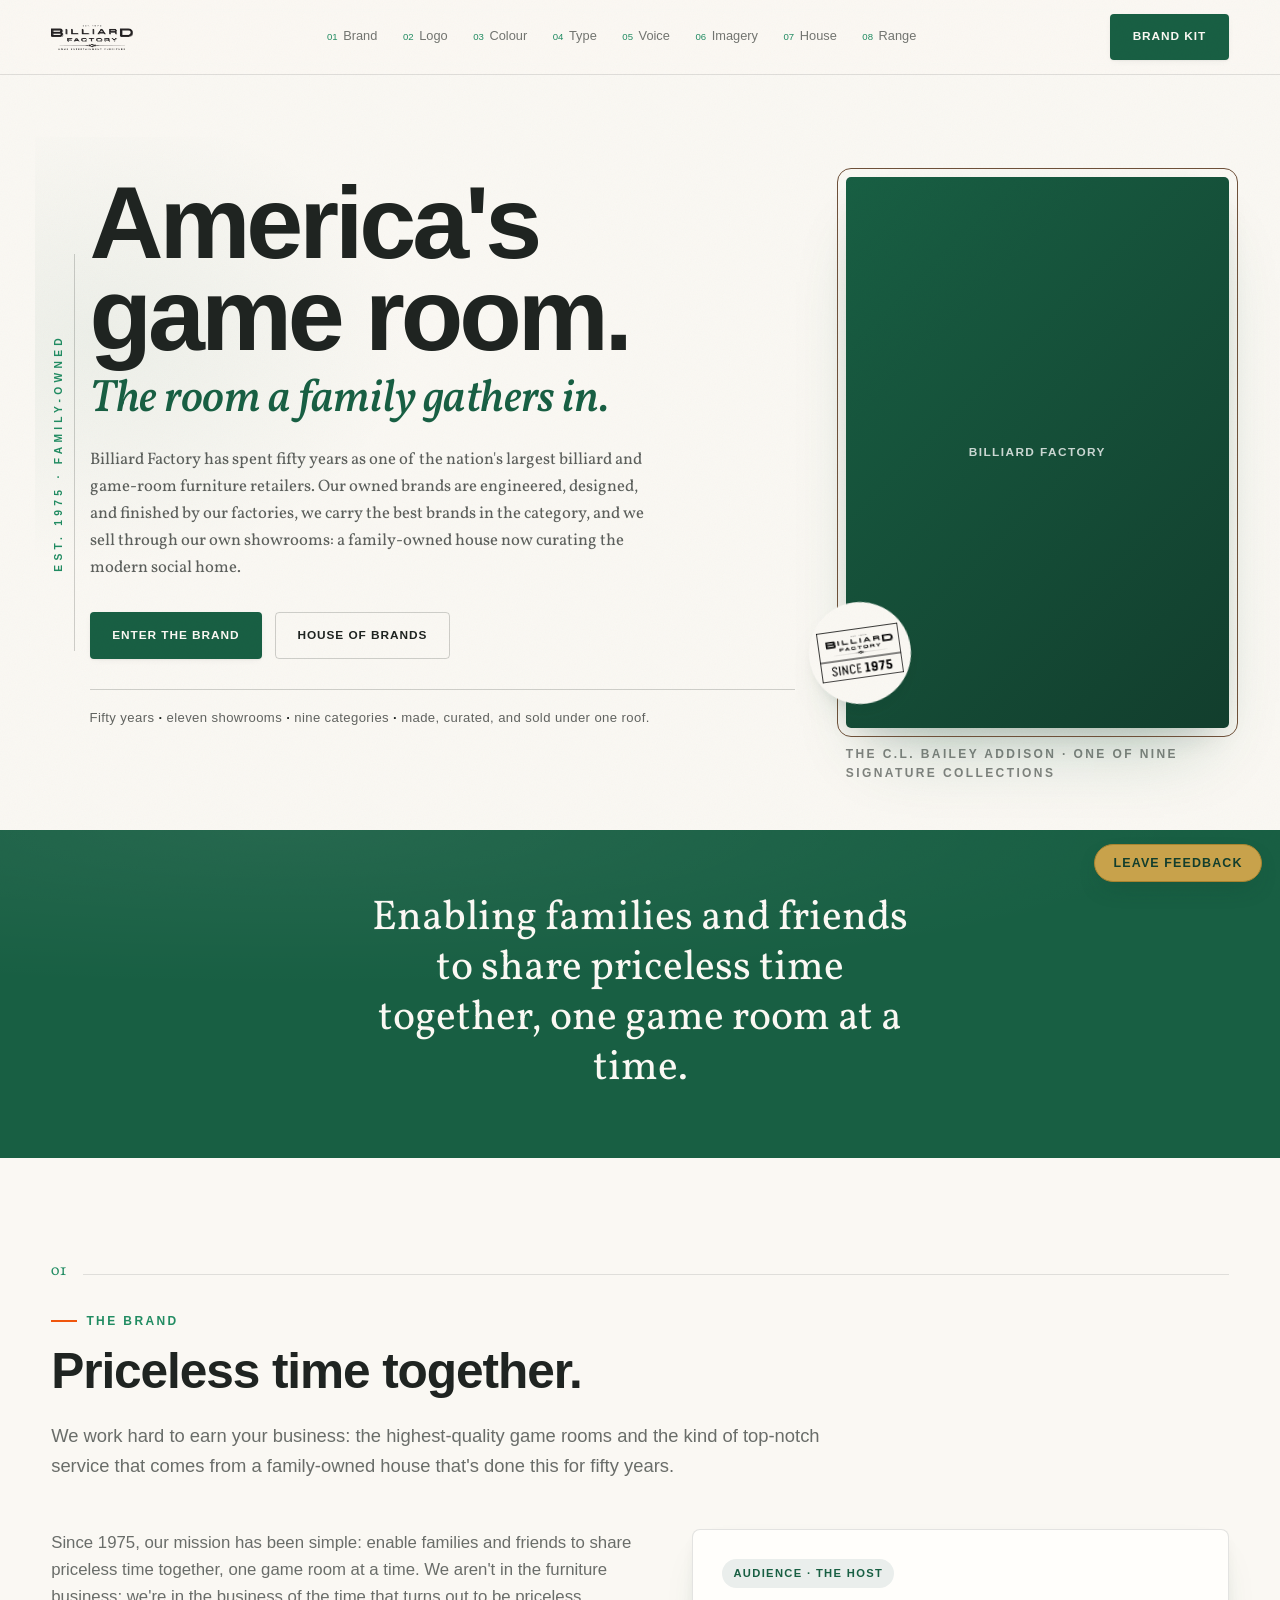
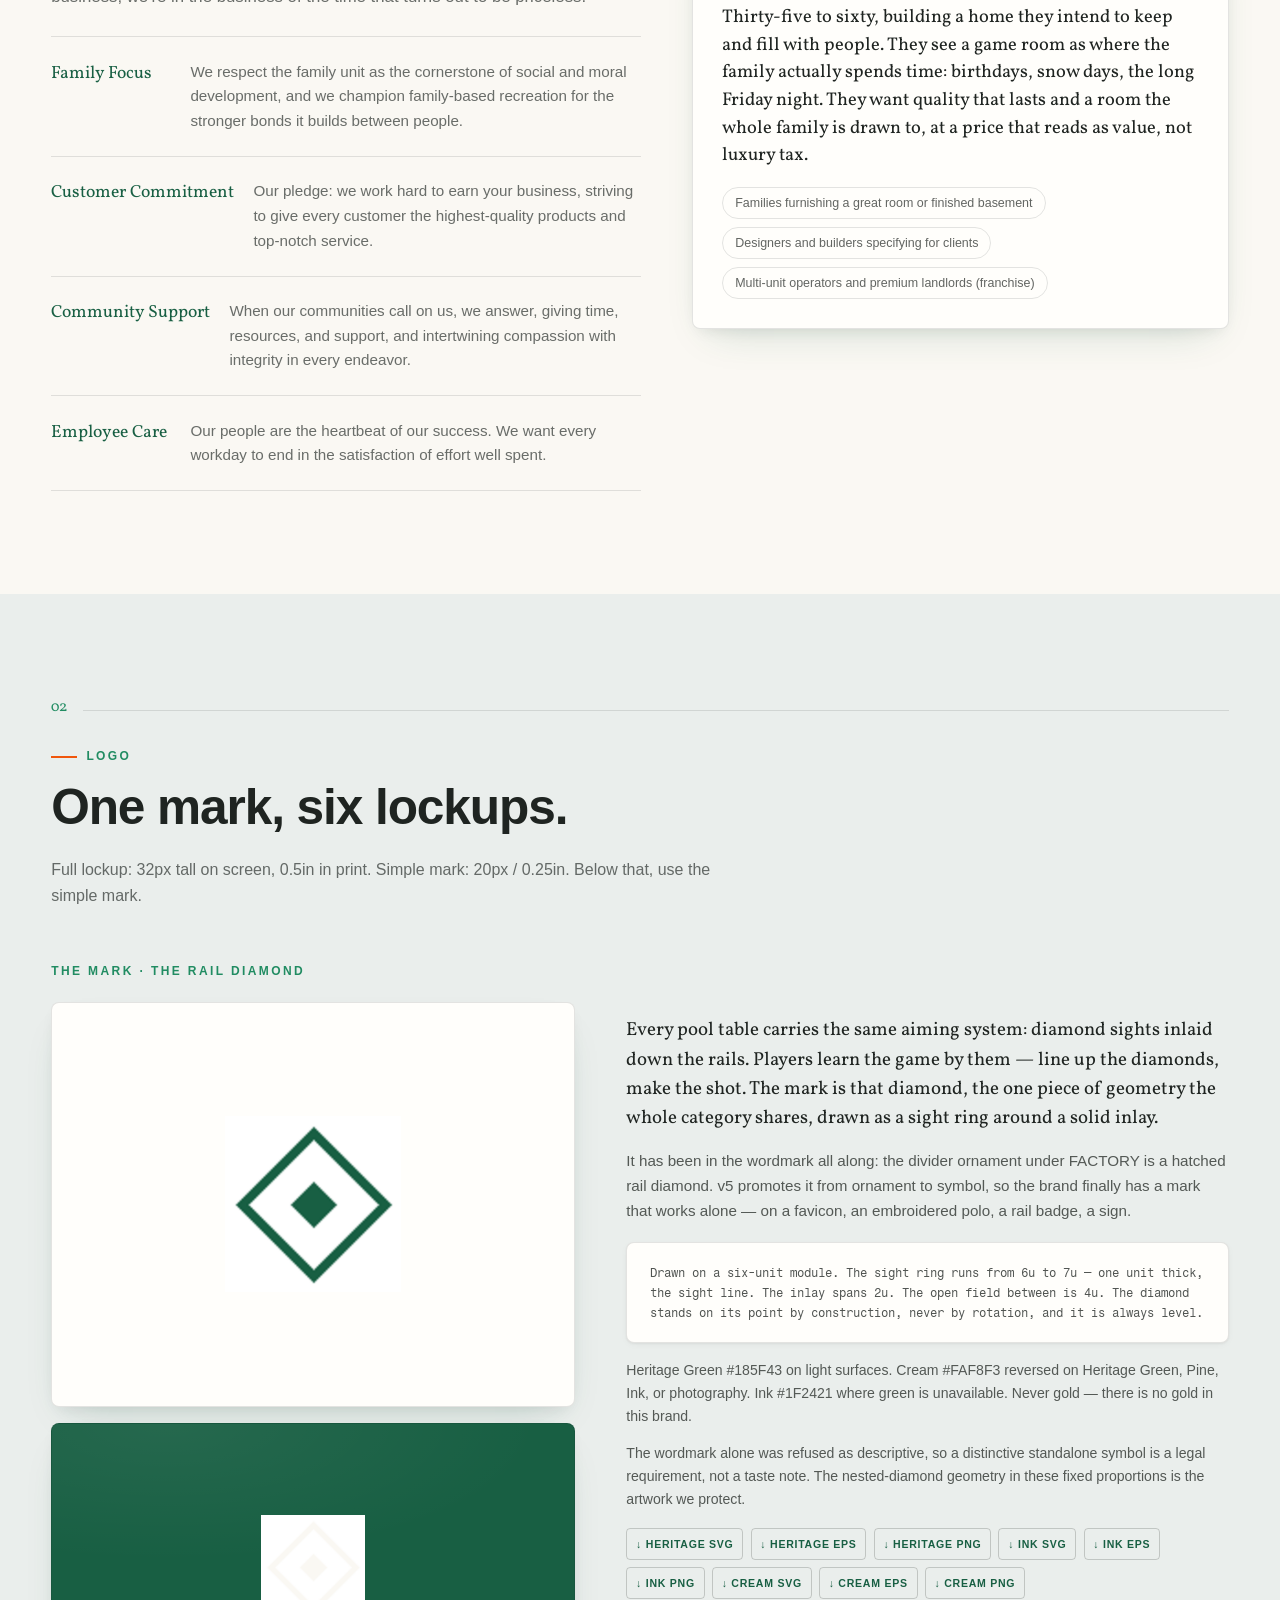
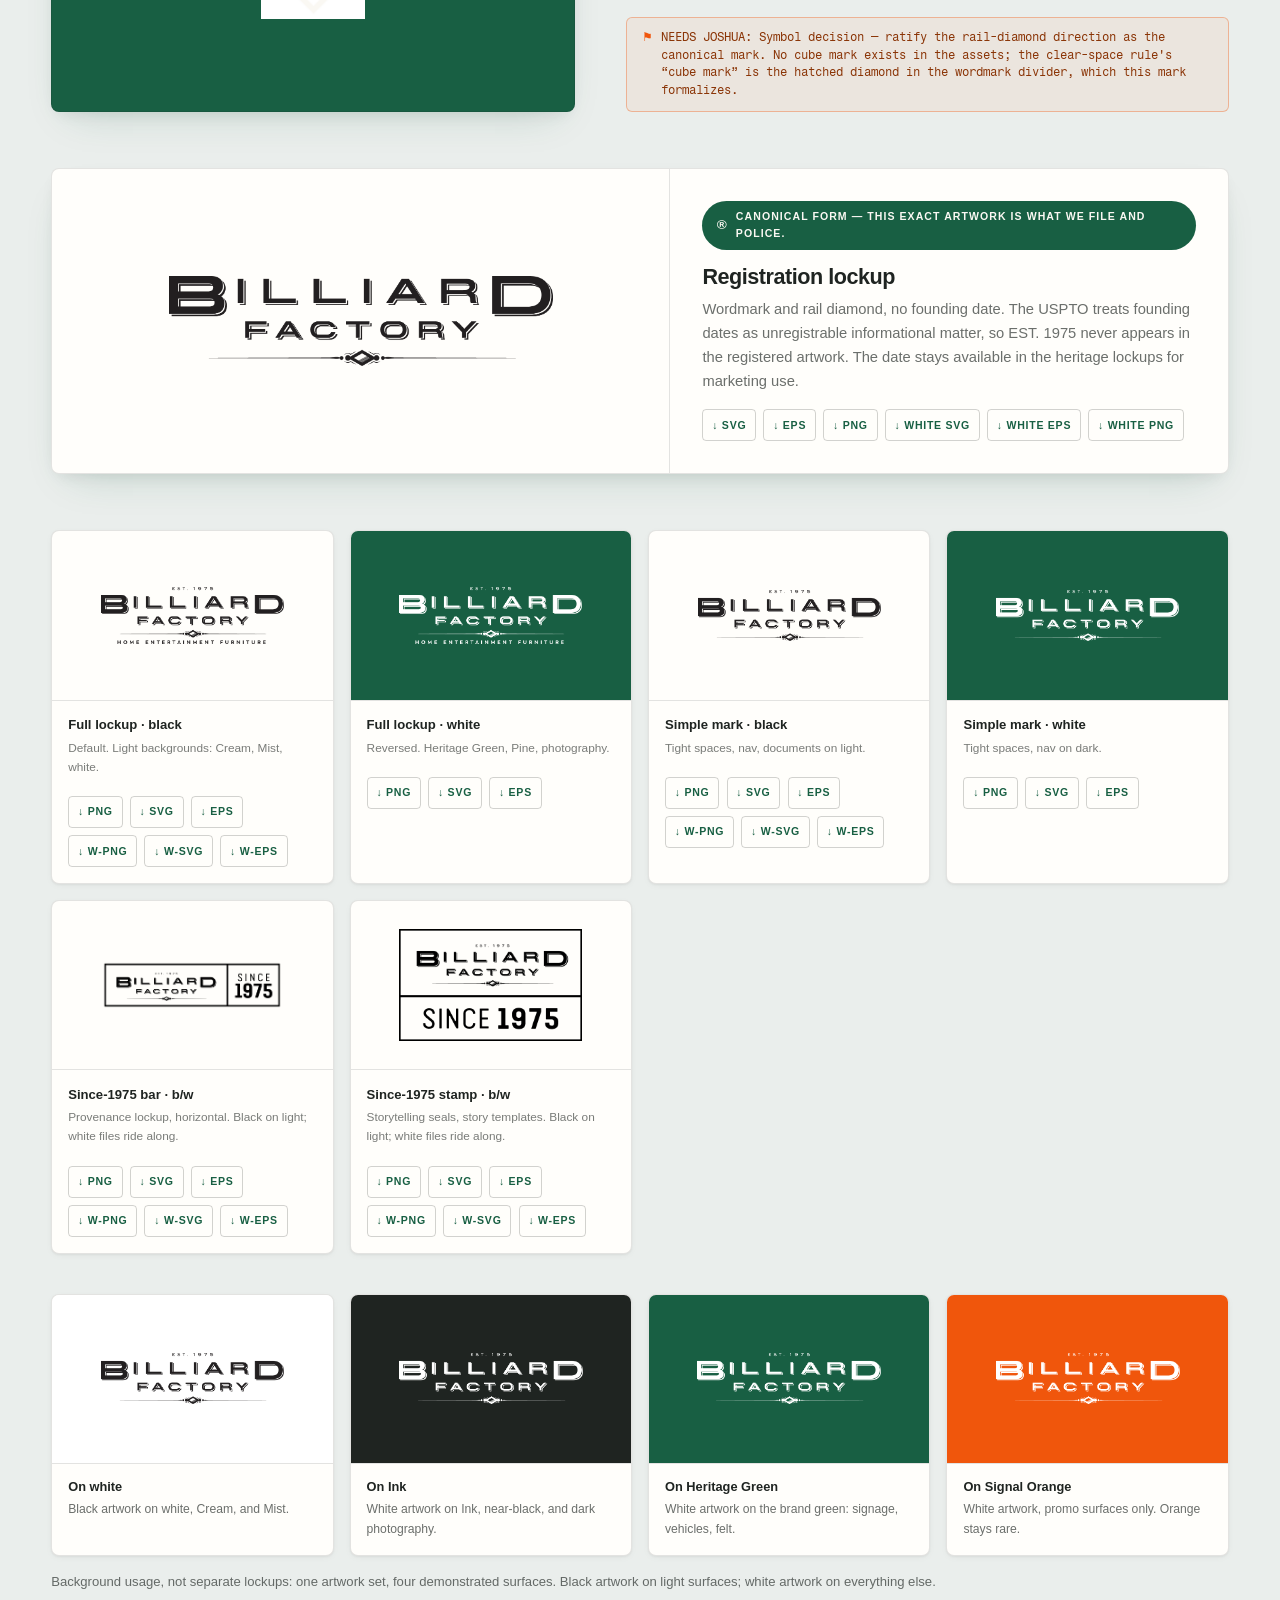
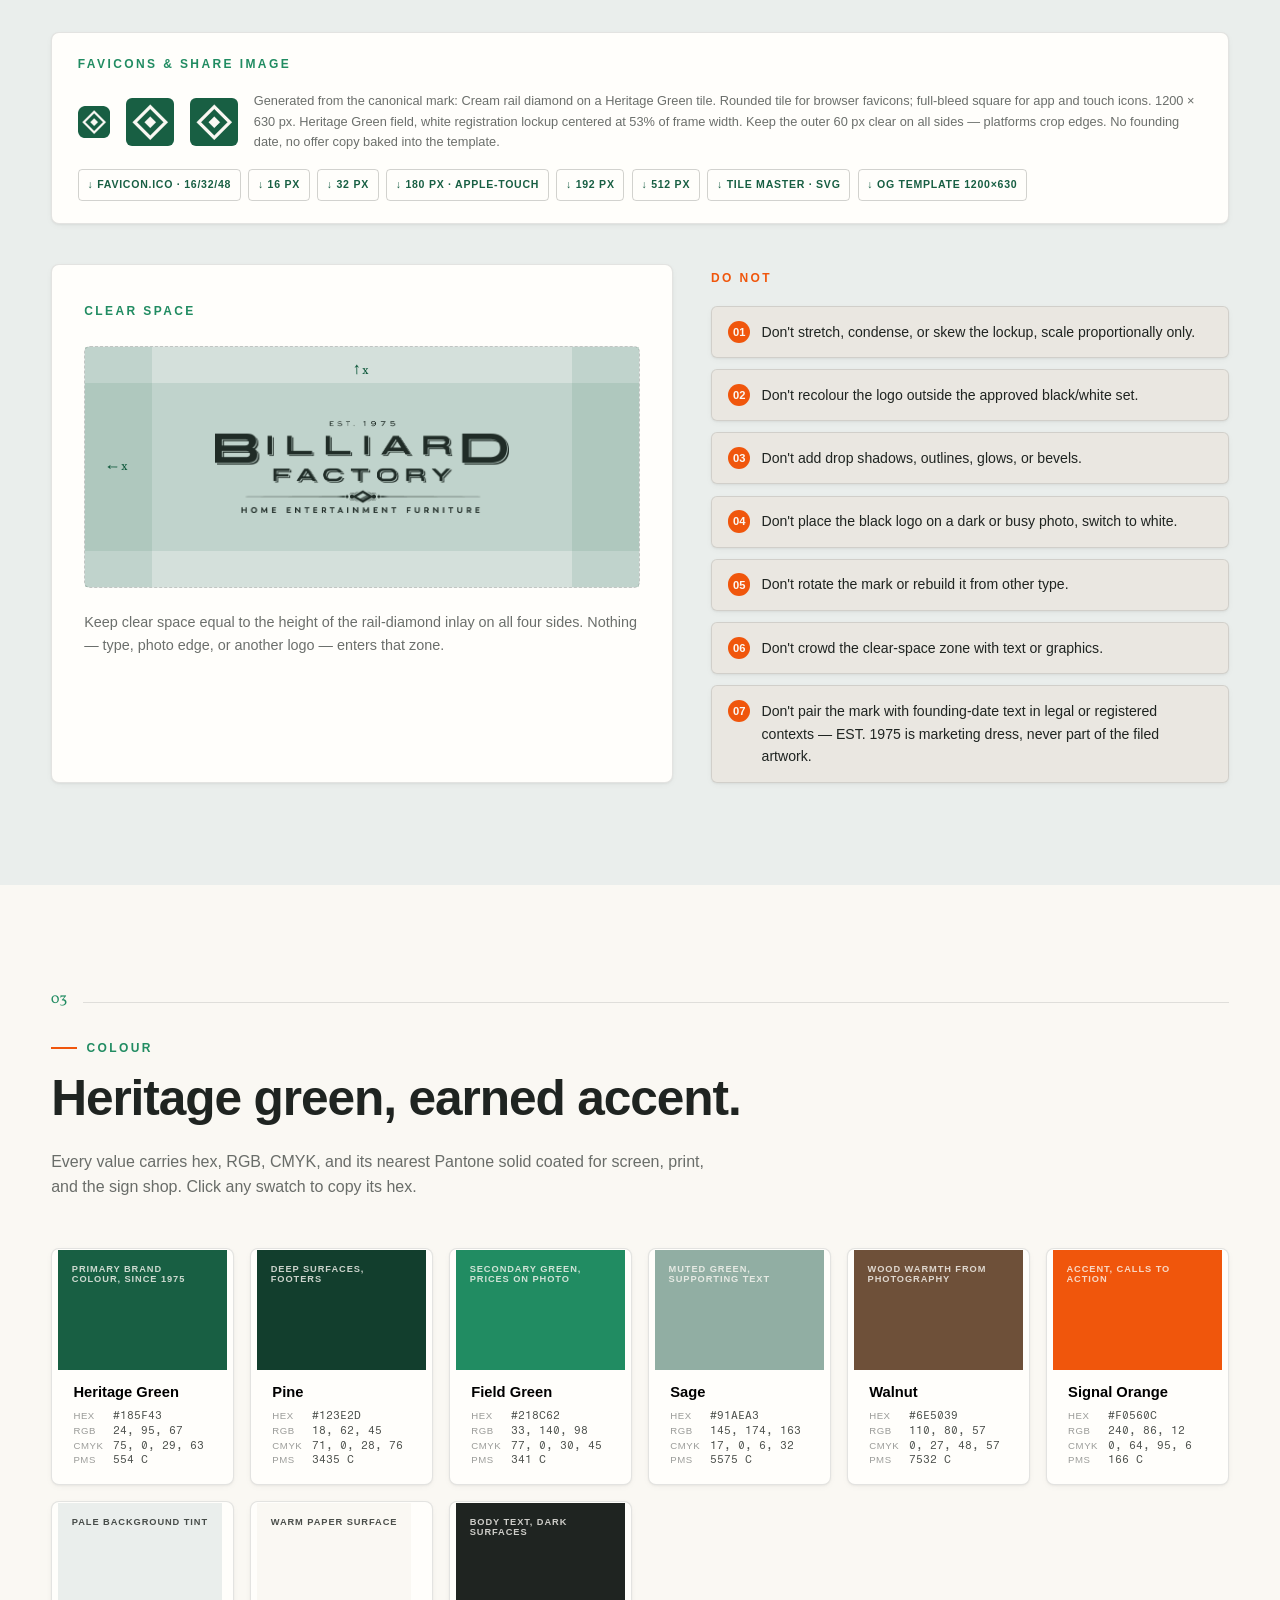
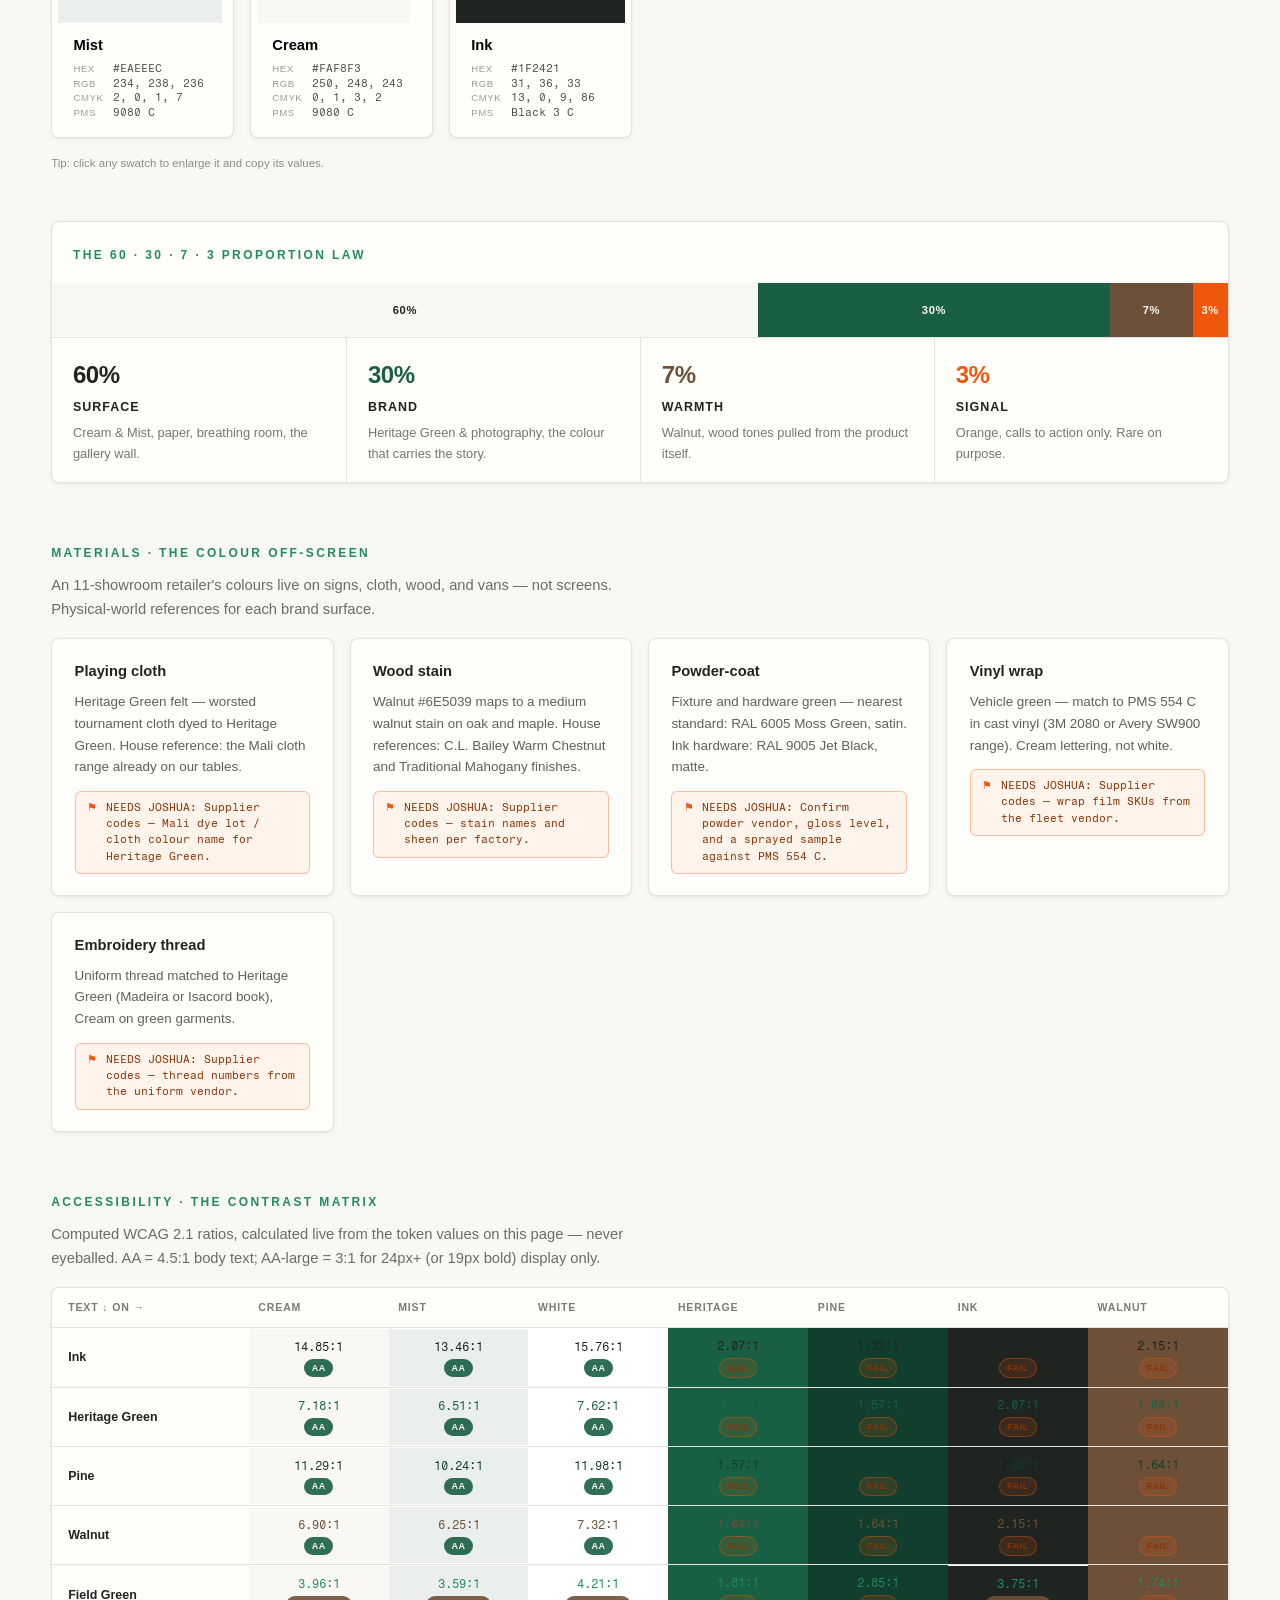
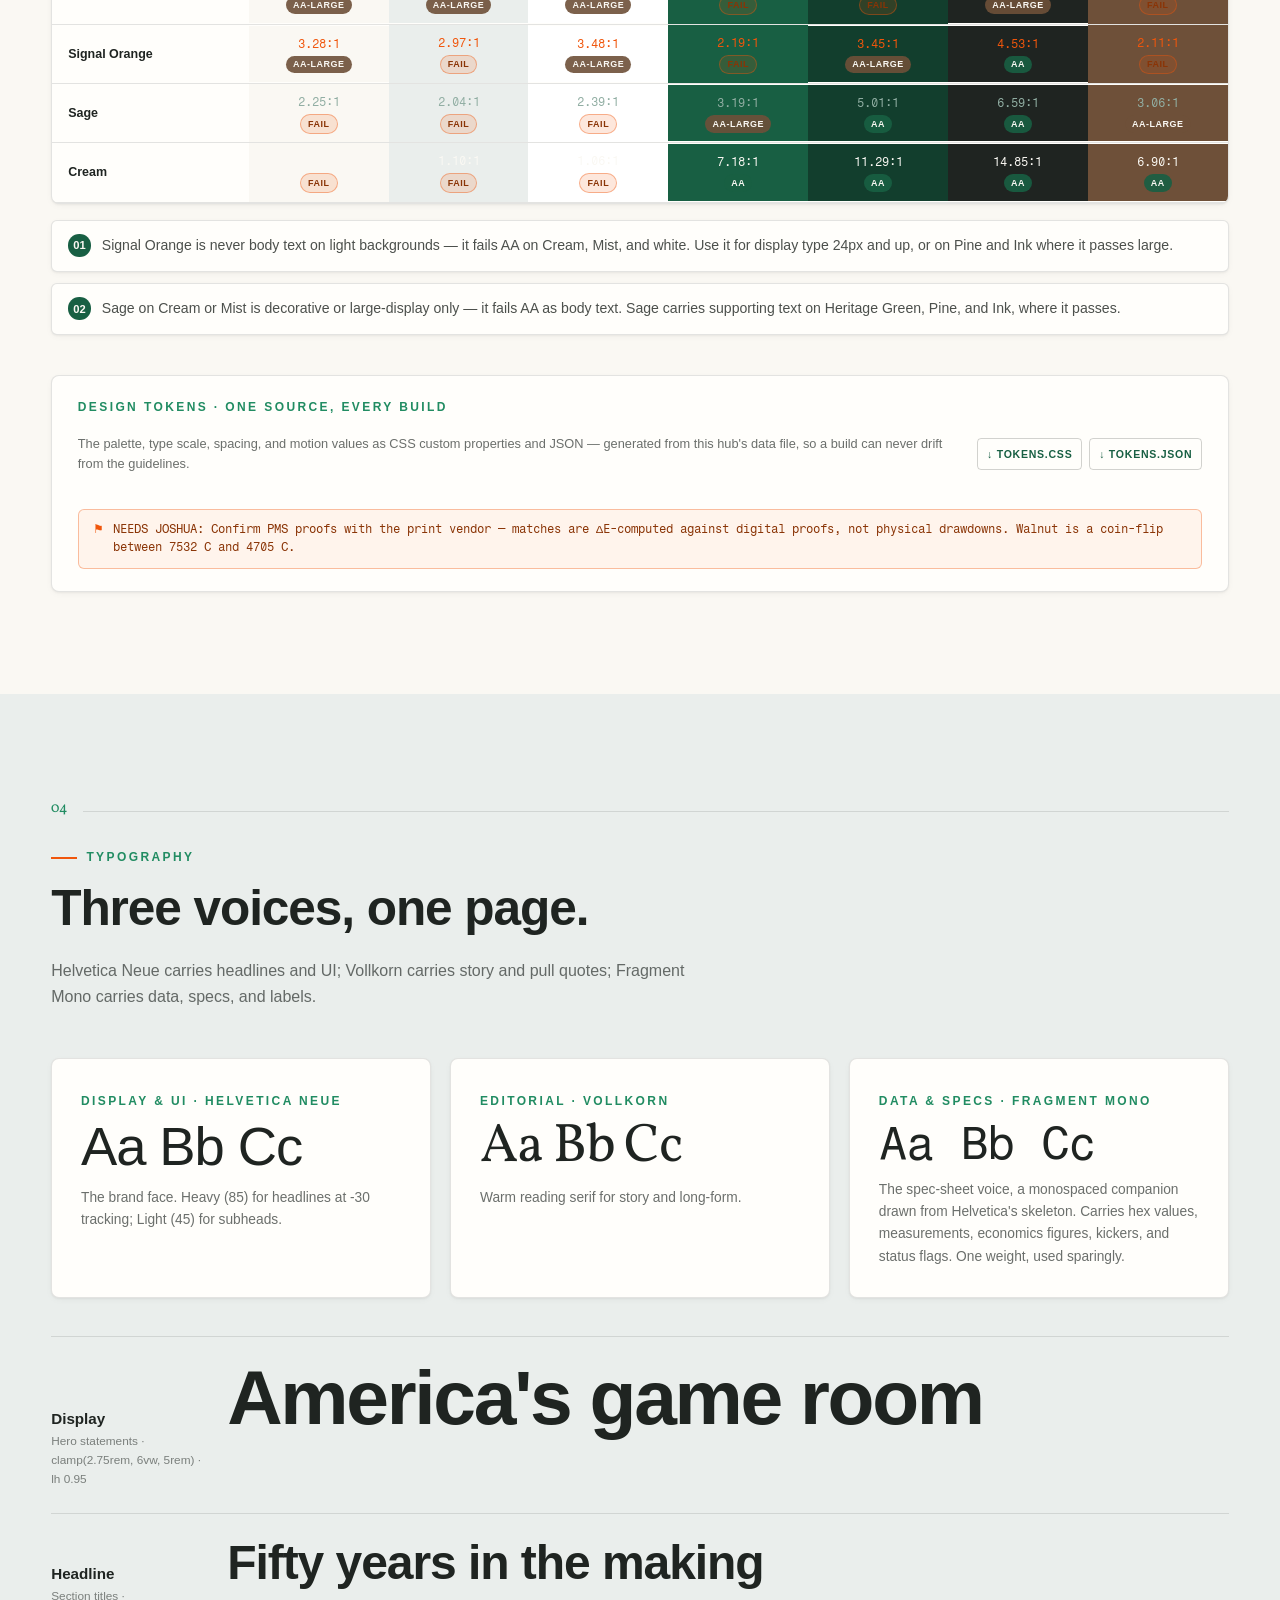
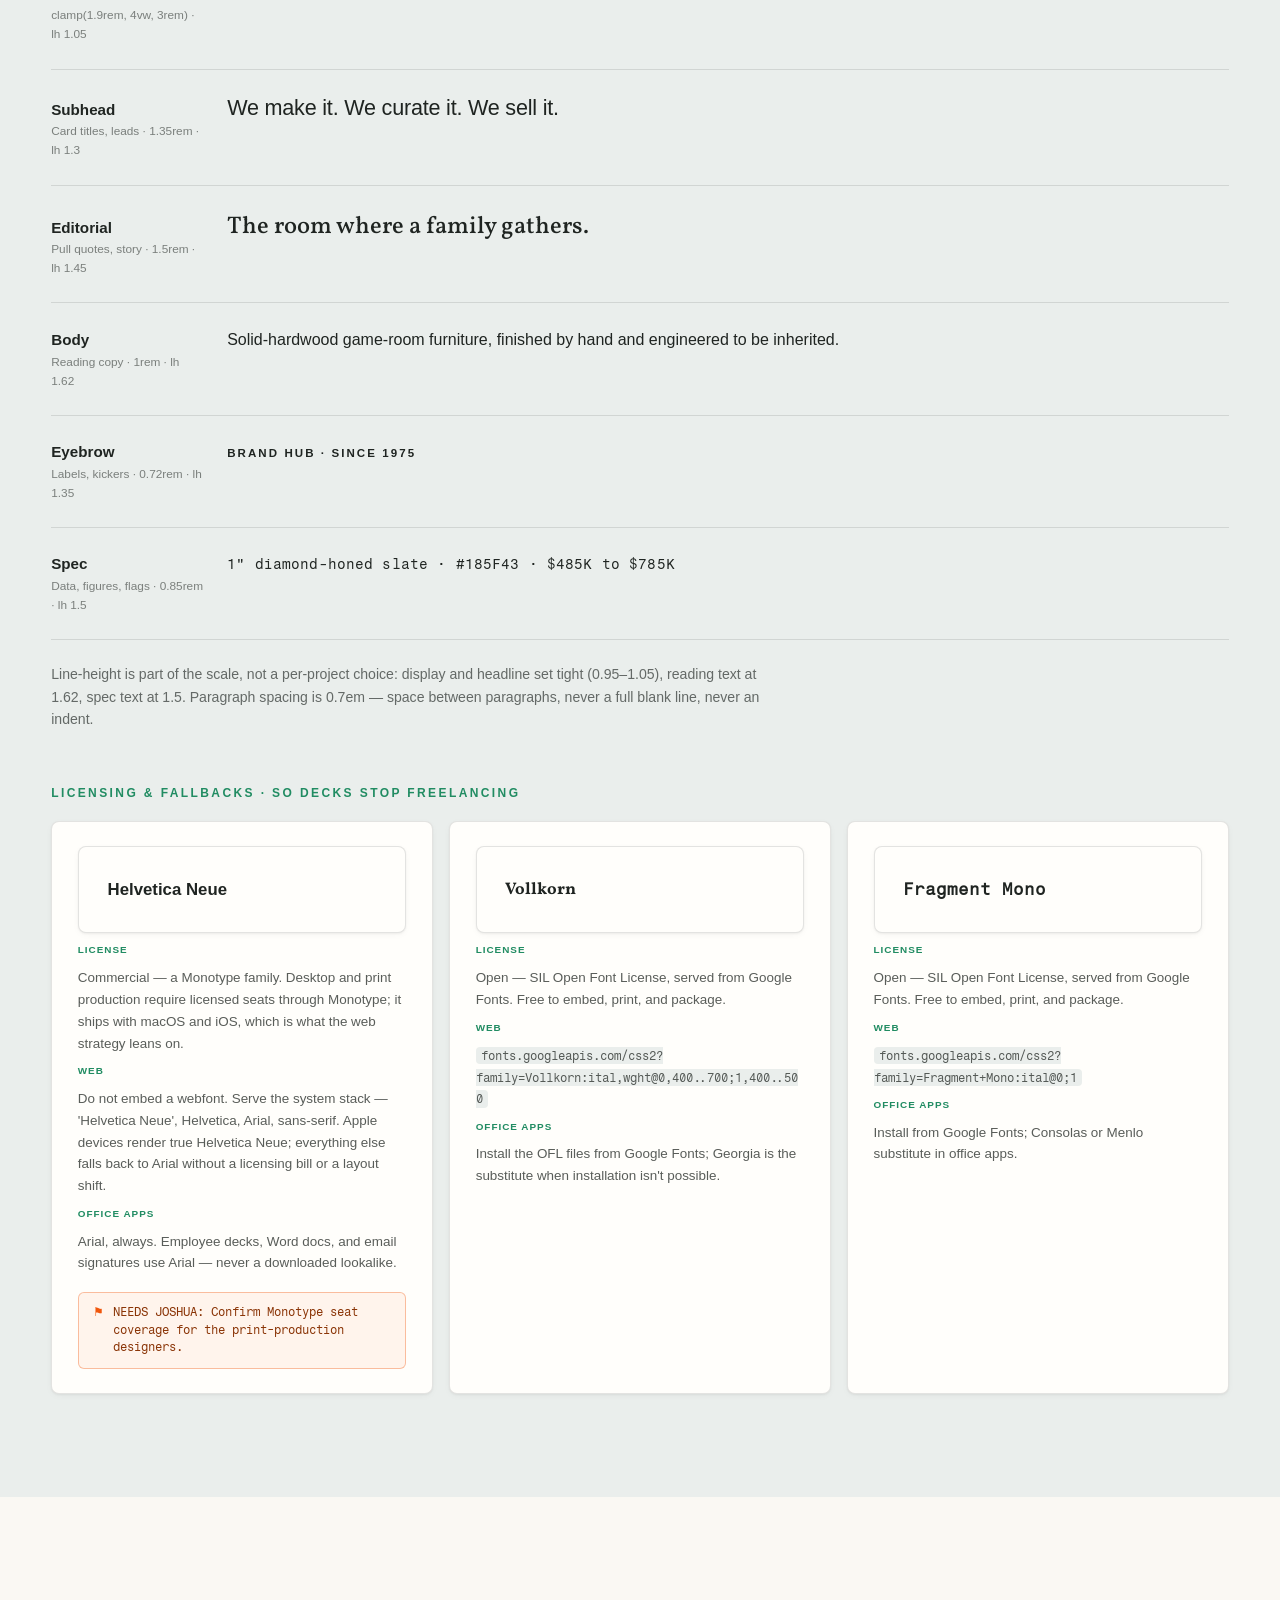
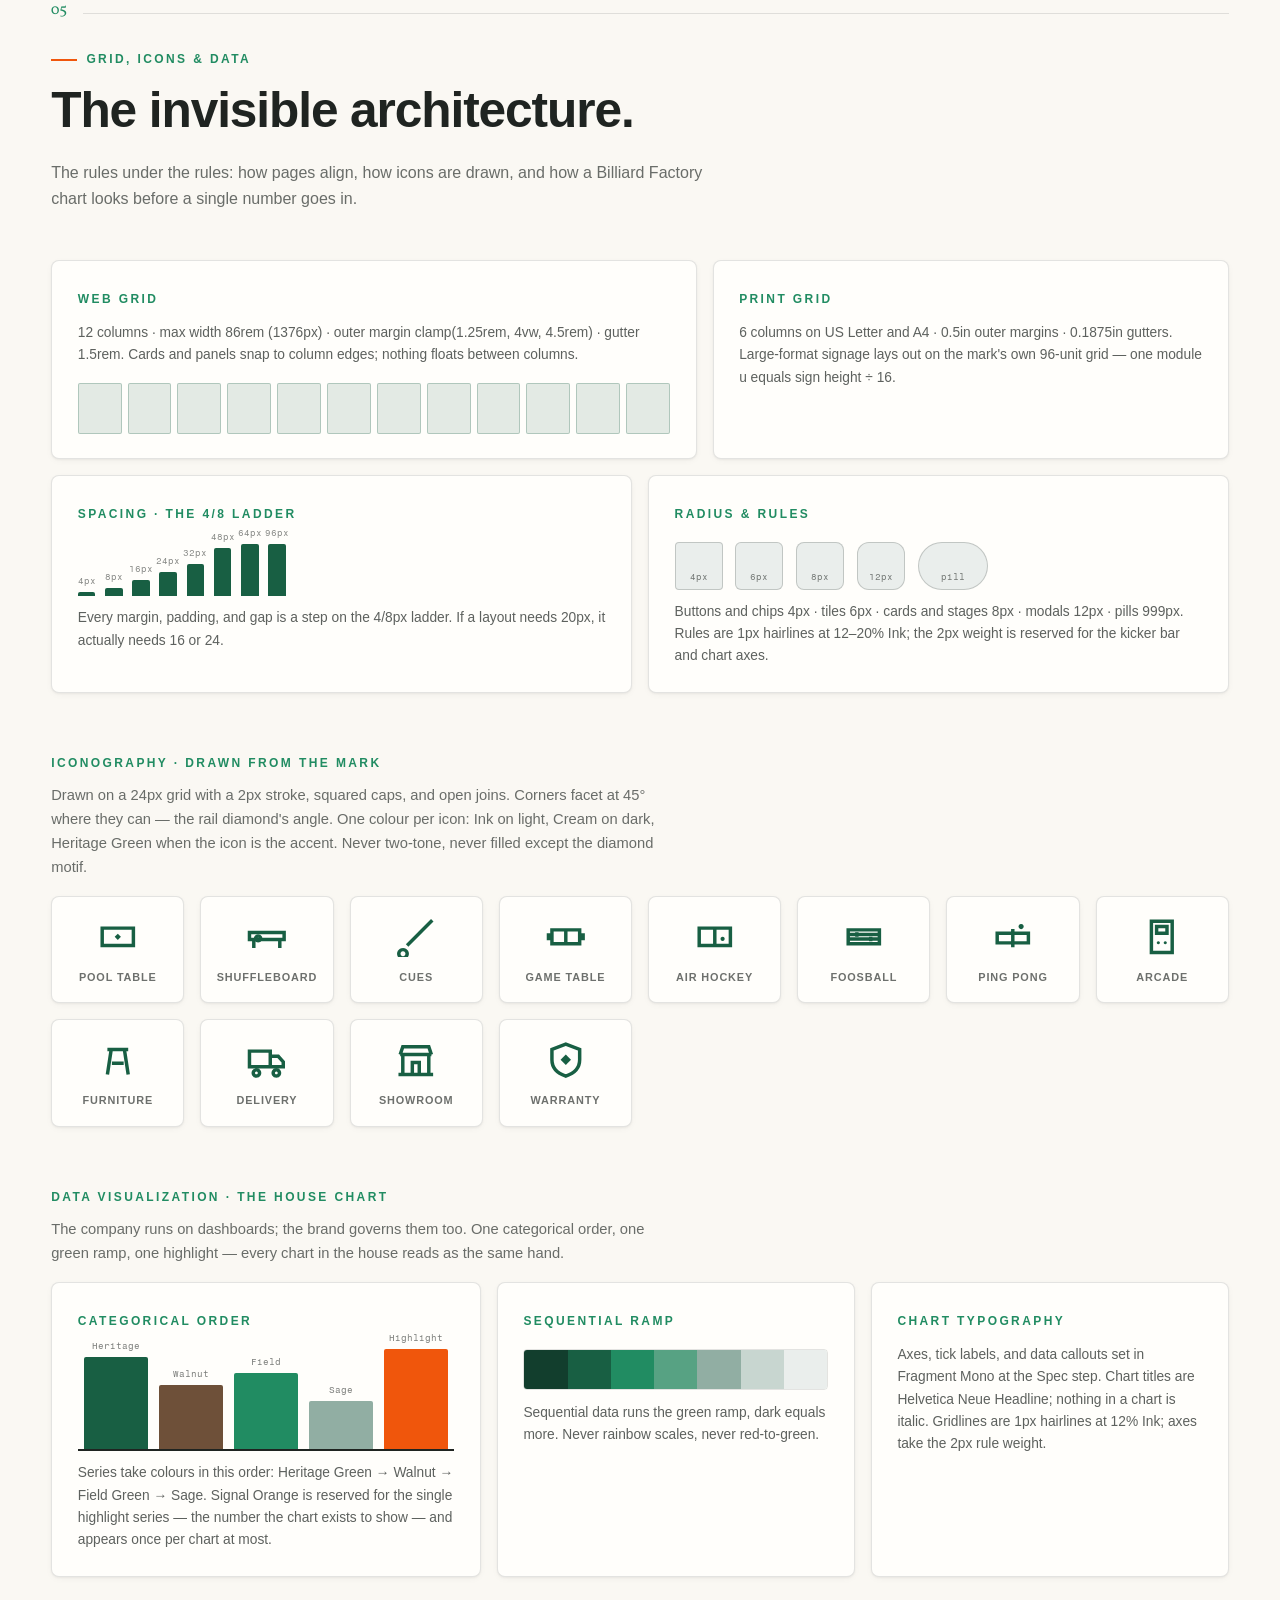
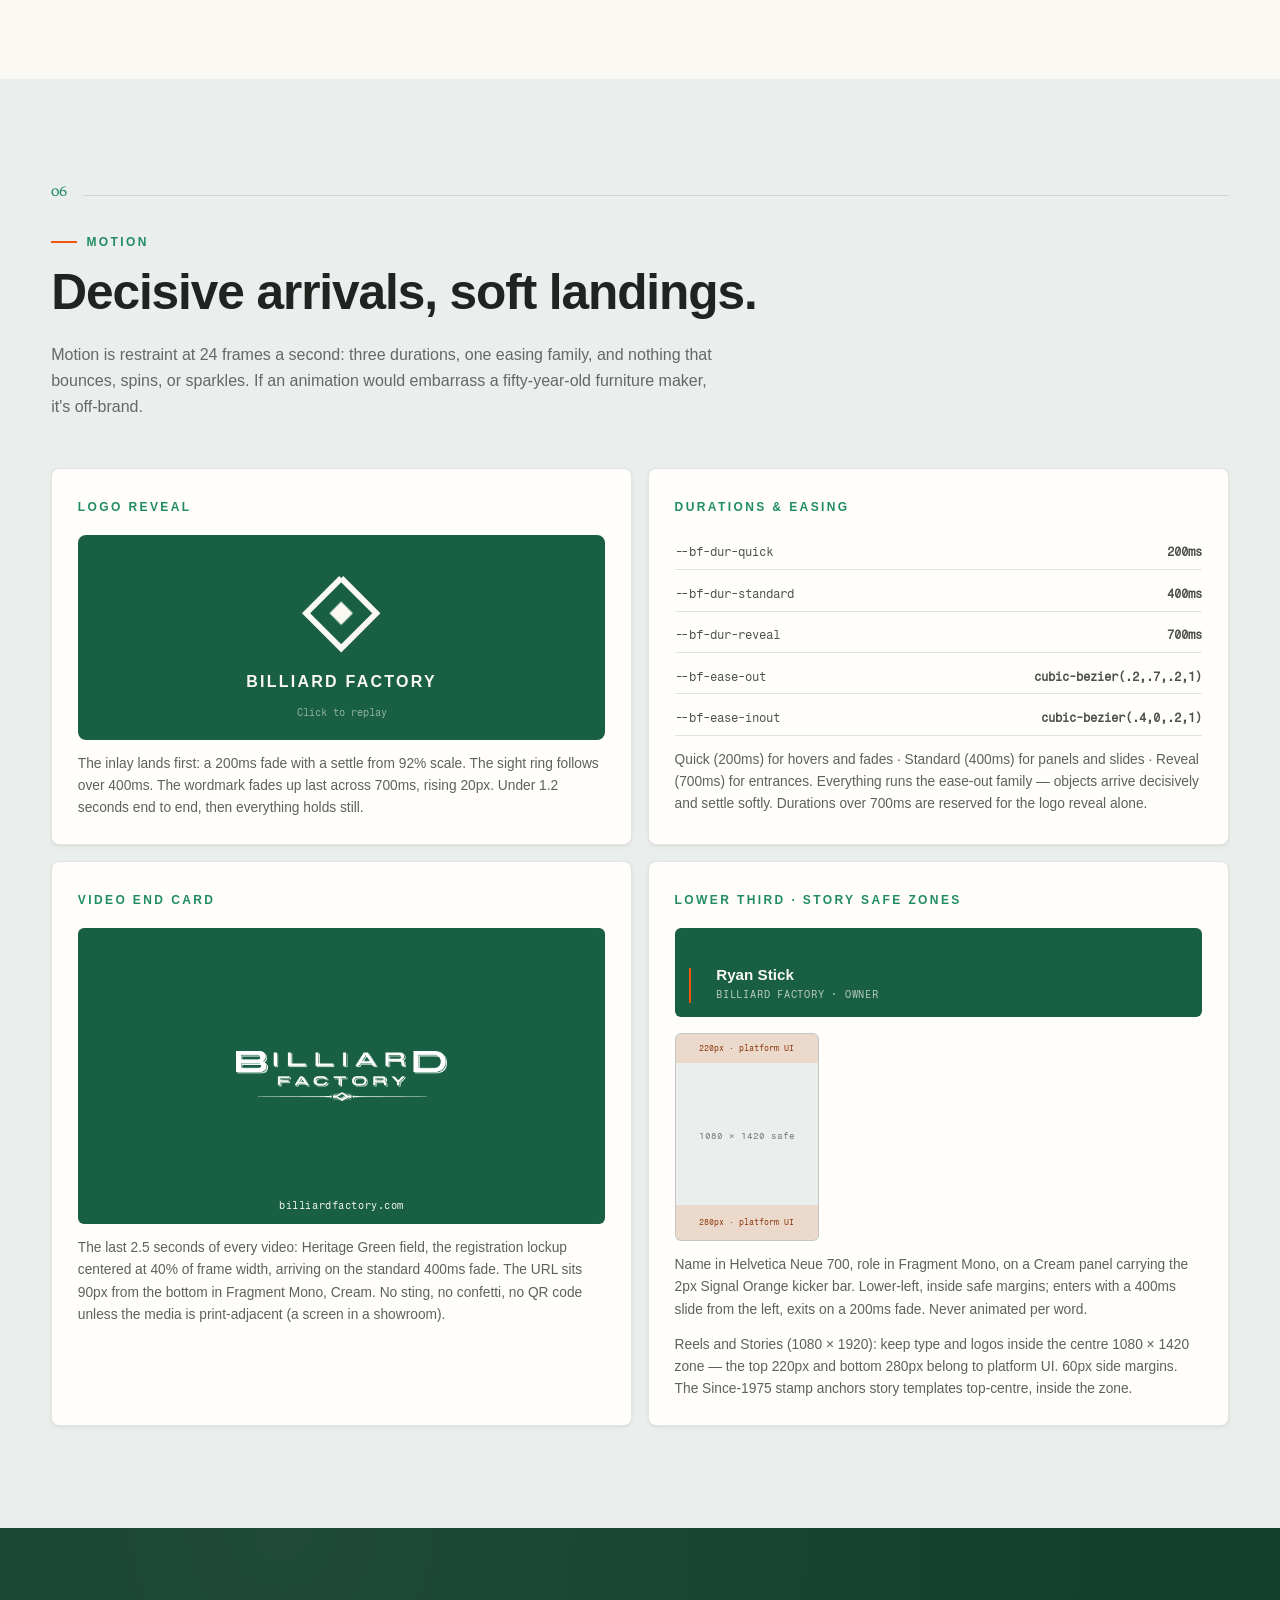
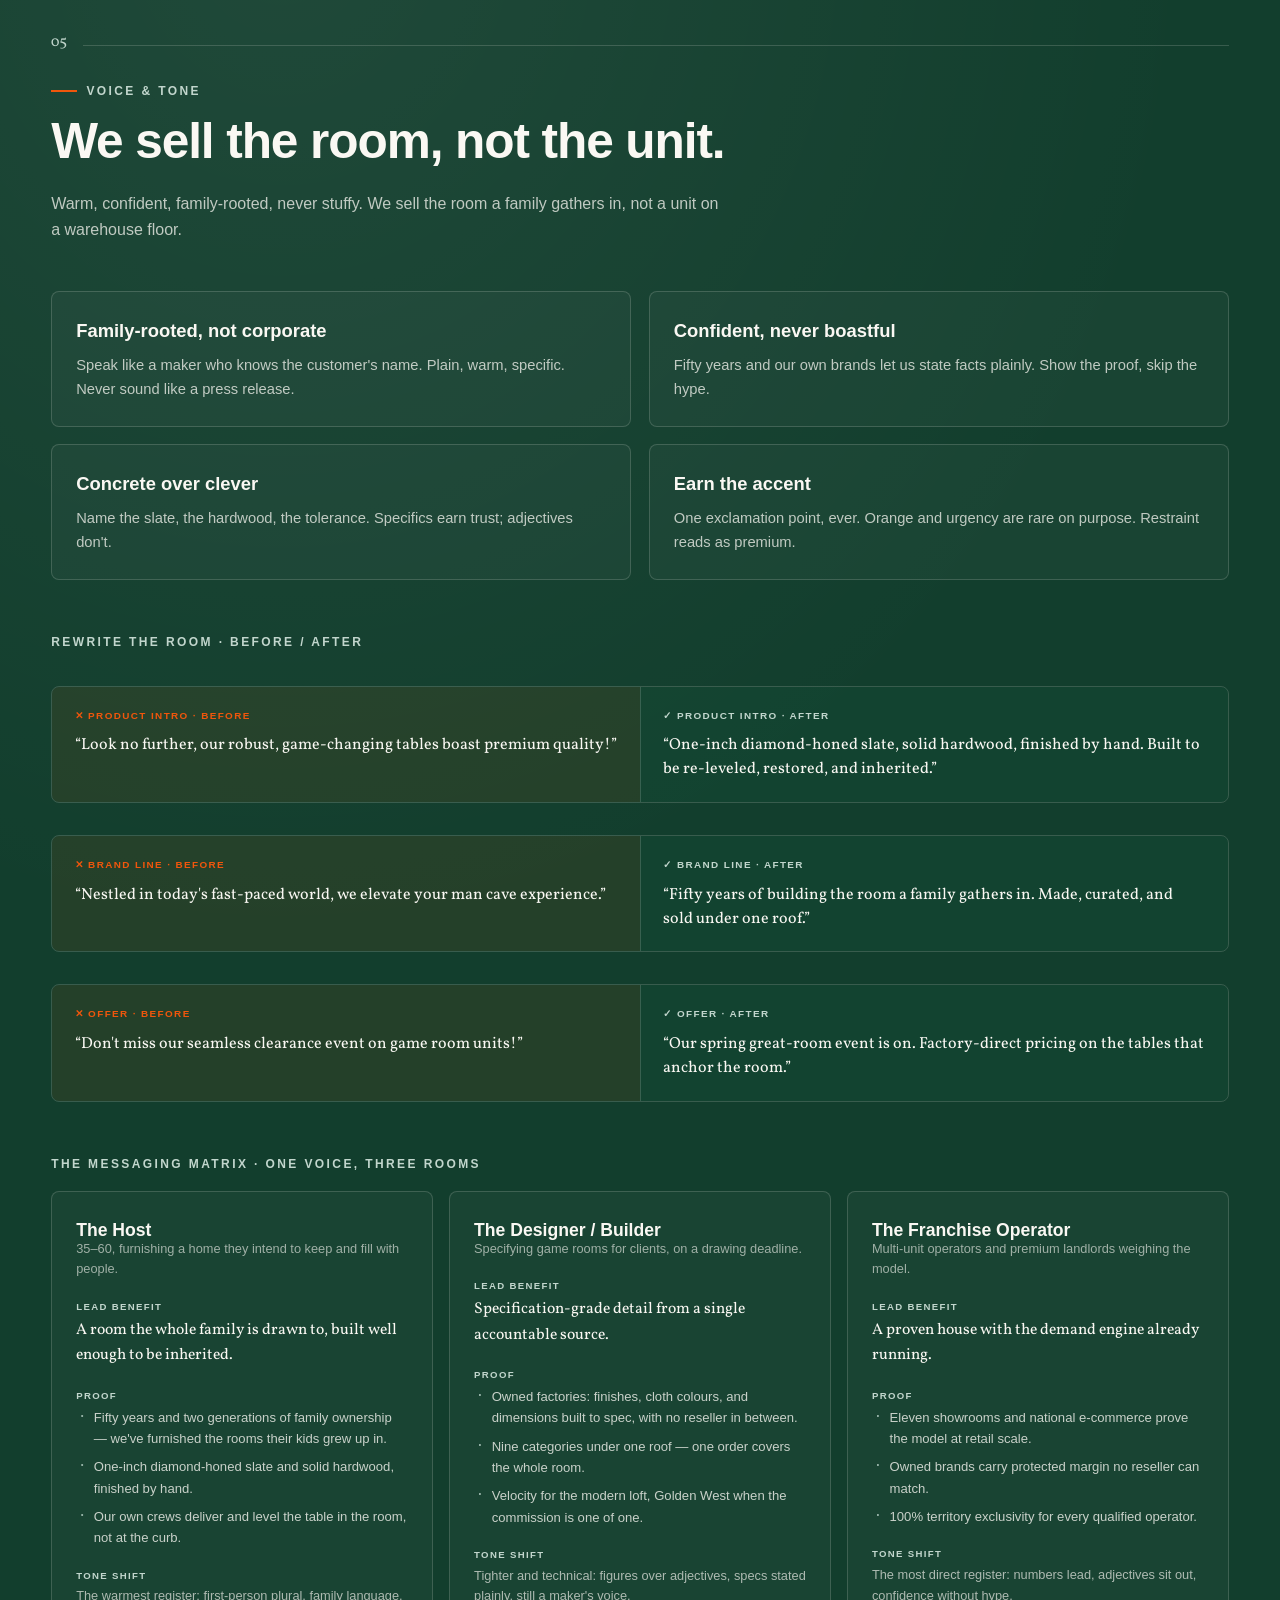
==== site-a-creative-hub/index.html @ d6a07df0 "v5: WS9 — Legal & Governance - Trademark page: ™ now / ® on registration, The Billiard Factory, Ltd." ====
<!DOCTYPE html>
<html lang="en">
<head>
<meta charset="UTF-8" />
<meta name="viewport" content="width=device-width, initial-scale=1.0" />
<title>Billiard Factory · Brand Guidelines · America's Game Room Since 1975</title>
<meta name="description" content="The Billiard Factory brand guidelines and creative hub: foundations, logo, colour, typography, voice, art direction, and the house of brands: one living source of truth." />

<link rel="icon" href="../assets/favicon.ico" sizes="16x16 32x32 48x48" />
<link rel="icon" type="image/png" sizes="16x16" href="../assets/favicon-16.png" />
<link rel="icon" type="image/png" sizes="32x32" href="../assets/favicon-32.png" />
<link rel="icon" type="image/png" sizes="192x192" href="../assets/favicon-192.png" />
<link rel="icon" type="image/png" sizes="512x512" href="../assets/favicon-512.png" />
<link rel="apple-touch-icon" href="../assets/apple-touch-icon.png" />

<meta property="og:type" content="website" />
<meta property="og:title" content="Billiard Factory · Brand Guidelines" />
<meta property="og:description" content="America's game room. The living brand operating system: mark, colour, type, voice, applications, and governance." />
<meta property="og:image" content="https://billiard-factory-brand-hub.netlify.app/assets/social/og-template.png" />
<meta property="og:image:width" content="1200" />
<meta property="og:image:height" content="630" />
<meta name="twitter:card" content="summary_large_image" />

<link rel="preconnect" href="https://fonts.googleapis.com" />
<link rel="preconnect" href="https://fonts.gstatic.com" crossorigin />
<link href="https://fonts.googleapis.com/css2?family=Vollkorn:ital,wght@0,400;0,500;0,600;0,700;1,400;1,500&family=Fragment+Mono:ital@0;1&display=swap" rel="stylesheet" />

<style>
/* ============================================================= *
 *  BILLIARD FACTORY · BRAND GUIDELINES                           *
 *  Heritage Green #185F43 · Walnut #6E5039 · Signal Orange      *
 *  Helvetica Neue (display/UI) + Vollkorn (editorial)           *
 * ============================================================= */
:root{
  --forest:#185F43; --pine:#123E2D; --green:#218C62; --sage:#91AEA3;
  --mint:#EAEEEC; --cream:#FAF8F3; --paper:#FFFEFB; --orange:#F0560C; --walnut:#6E5039;
  --ink:#1F2421; --sage-2:#C2D6CD;
  --line:rgba(31,36,33,.12); --line-2:rgba(31,36,33,.20); --line-d:rgba(250,248,243,.16);
  --gut:clamp(1.25rem,4vw,4.5rem);
  --sans:'Helvetica Neue',Helvetica,Arial,sans-serif;
  --serif:'Vollkorn',Georgia,serif;
  --mono:'Fragment Mono',ui-monospace,Menlo,Consolas,monospace;
  /* layered depth: the antidote to "flat" */
  --sh-sm:0 1px 2px rgba(31,36,33,.05), 0 2px 8px -2px rgba(31,36,33,.06);
  --sh-md:0 6px 16px -8px rgba(31,36,33,.14), 0 18px 40px -20px rgba(24,95,67,.22);
  --sh-lg:0 14px 30px -14px rgba(31,36,33,.20), 0 40px 70px -30px rgba(24,95,67,.30);
}
*{ box-sizing:border-box; }
html{ scroll-behavior:smooth; scroll-padding-top:6rem; -webkit-text-size-adjust:100%; }
body{ margin:0; background:var(--cream); color:var(--ink); font-family:var(--sans); line-height:1.62; -webkit-font-smoothing:antialiased; overflow-x:hidden; }
@media (prefers-reduced-motion:reduce){ html{ scroll-behavior:auto; } .reveal{ opacity:1!important; transform:none!important; } }
img{ display:block; max-width:100%; }
a{ color:inherit; text-decoration:none; }
h1,h2,h3,h4{ margin:0; font-weight:700; letter-spacing:-.022em; line-height:1.05; }
p{ margin:0; }
hr{ border:none; border-top:1px solid var(--line); margin:0; }

.wrap{ max-width:86rem; margin:0 auto; padding:0 var(--gut); }
.eyebrow{ font-family:var(--sans); text-transform:uppercase; letter-spacing:.2em; font-size:.75rem; font-weight:700; }
.serif{ font-family:var(--serif); }
.measure{ max-width:42em; }
.muted{ color:rgba(31,36,33,.66); }

/* paper grain: fixed, subtle, kills the flat fill */
.grain{ position:fixed; inset:0; z-index:9999; pointer-events:none; opacity:.04; mix-blend-mode:multiply;
  background-image:url("data:image/svg+xml,%3Csvg xmlns='http://www.w3.org/2000/svg' width='140' height='140'%3E%3Cfilter id='n'%3E%3CfeTurbulence type='fractalNoise' baseFrequency='0.85' numOctaves='2' stitchTiles='stitch'/%3E%3C/filter%3E%3Crect width='100%25' height='100%25' filter='url(%23n)'/%3E%3C/svg%3E"); }

/* ---------- nav / clickable table of contents ---------- */
.nav{ position:sticky; top:0; z-index:60; background:rgba(250,248,243,.82); backdrop-filter:saturate(140%) blur(12px); border-bottom:1px solid var(--line); }
.nav .row{ display:flex; align-items:center; justify-content:space-between; height:4.6rem; gap:1rem; }
.nav .brand{ display:flex; align-items:center; gap:.7rem; }
.nav .brand img{ height:1.6rem; width:auto; }
.toc{ display:flex; align-items:center; gap:.2rem; }
.toc a{ font-size:.8rem; color:rgba(31,36,33,.62); padding:.45rem .7rem; border-radius:4px; transition:color .2s, background .2s; }
.toc a .ix{ font-size:.6rem; color:var(--green); margin-right:.35rem; font-variant-numeric:tabular-nums; }
.toc a:hover{ color:var(--forest); background:rgba(24,95,67,.06); }
.toc a.active{ color:var(--forest); background:rgba(24,95,67,.09); }
.toc a.active .ix{ color:var(--orange); }
/* mobile nav */
.nav-toggle{ display:none; align-items:center; justify-content:center; gap:.45rem; background:none; border:1px solid var(--line-2); border-radius:5px; padding:.55rem .8rem; font-family:var(--sans); font-size:.74rem; font-weight:700; text-transform:uppercase; letter-spacing:.1em; color:var(--ink); cursor:pointer; }
.nav-toggle .bars{ display:inline-block; width:1rem; height:.7rem; position:relative; }
.nav-toggle .bars::before, .nav-toggle .bars::after, .nav-toggle .bars span{ content:""; position:absolute; left:0; right:0; height:2px; background:var(--ink); border-radius:2px; transition:transform .25s, opacity .2s; }
.nav-toggle .bars::before{ top:0; } .nav-toggle .bars span{ top:50%; transform:translateY(-50%); } .nav-toggle .bars::after{ bottom:0; }
.nav-toggle[aria-expanded="true"] .bars::before{ transform:translateY(5px) rotate(45deg); }
.nav-toggle[aria-expanded="true"] .bars span{ opacity:0; }
.nav-toggle[aria-expanded="true"] .bars::after{ transform:translateY(-5px) rotate(-45deg); }
.toc-mobile{ display:none; position:absolute; left:0; right:0; top:100%; background:var(--cream); border-bottom:1px solid var(--line); box-shadow:var(--sh-md); padding:.4rem var(--gut) 1.1rem; }
.toc-mobile.open{ display:grid; }
.toc-mobile a{ padding:.85rem .2rem; border-bottom:1px solid var(--line); font-size:1rem; color:var(--ink); display:flex; align-items:baseline; gap:.7rem; }
.toc-mobile a:last-child{ border-bottom:none; }
.toc-mobile a .ix{ font-size:.74rem; color:var(--green); font-variant-numeric:tabular-nums; min-width:1.6rem; }
.toc-mobile a.active{ color:var(--forest); } .toc-mobile a.active .ix{ color:var(--orange); }
@media(max-width:1080px){ .toc{ display:none; } .nav-toggle{ display:inline-flex; } .nav .btn-forest{ display:none; } }
@media(min-width:1081px){ .toc-mobile{ display:none !important; } }
/* back to top */
.to-top{ position:fixed; right:clamp(1rem,3vw,2rem); bottom:clamp(1rem,3vw,2rem); z-index:55; width:3rem; height:3rem; border-radius:50%; border:1px solid var(--line-2); background:var(--forest); color:var(--cream); font-size:1.1rem; cursor:pointer; box-shadow:var(--sh-md); opacity:0; transform:translateY(12px); pointer-events:none; transition:opacity .3s, transform .3s; }
.to-top.show{ opacity:1; transform:none; pointer-events:auto; }
.to-top:hover{ background:var(--pine); }

.btn{ display:inline-flex; align-items:center; gap:.5rem; font-family:var(--sans); font-weight:700; text-transform:uppercase; letter-spacing:.08em; font-size:.74rem; padding:.78rem 1.35rem; border-radius:4px; transition:transform .2s, box-shadow .2s, background .2s, border-color .2s, color .2s; cursor:pointer; border:1px solid transparent; }
.btn-orange{ background:var(--orange); color:var(--cream); box-shadow:var(--sh-sm); } .btn-orange:hover{ transform:translateY(-1px); box-shadow:var(--sh-md); }
.btn-forest{ background:var(--forest); color:var(--cream); box-shadow:var(--sh-sm); } .btn-forest:hover{ transform:translateY(-1px); box-shadow:var(--sh-md); }
.btn-ghost{ border-color:var(--line-2); color:var(--ink); } .btn-ghost:hover{ border-color:var(--forest); color:var(--forest); }

/* ---------- section frame ---------- */
section{ position:relative; }
.pad{ padding:clamp(3.75rem,8vw,7.5rem) 0; }
.is-forest{ background:var(--forest); color:var(--cream); }
.is-pine{ background:var(--pine); color:var(--cream); }
.is-mint{ background:var(--mint); }
/* felt-like depth on dark green panels */
.felt{ position:relative; }
.felt::before{ content:""; position:absolute; inset:0; pointer-events:none;
  background:radial-gradient(120% 80% at 22% 0%, rgba(255,255,255,.06), transparent 60%); }
.felt > *{ position:relative; z-index:1; }

.sec-mark{ display:flex; align-items:baseline; gap:1rem; margin-bottom:1.2rem; }
.sec-mark .no{ font-family:var(--serif); font-size:.95rem; color:var(--green); font-variant-numeric:tabular-nums; }
.is-forest .sec-mark .no, .is-pine .sec-mark .no{ color:var(--sage-2); }
.sec-mark .ln{ flex:1; height:1px; background:var(--line); }
.is-forest .sec-mark .ln, .is-pine .sec-mark .ln{ background:var(--line-d); }
.sec-head{ display:flex; align-items:flex-end; justify-content:space-between; gap:1.5rem 2.5rem; flex-wrap:wrap; margin-bottom:3rem; }
.sec-title{ font-size:clamp(1.95rem,4.2vw,3.1rem); }
.kicker{ display:inline-flex; align-items:center; gap:.6rem; color:var(--green); margin-bottom:.9rem; }
.kicker .bar{ width:1.6rem; height:2px; background:var(--orange); }
.is-forest .kicker, .is-pine .kicker{ color:var(--sage-2); }

/* ---------- reveal motion ---------- */
.reveal{ opacity:0; transform:translateY(20px); transition:opacity .8s cubic-bezier(.2,.7,.2,1), transform .8s cubic-bezier(.2,.7,.2,1); }
.reveal.in{ opacity:1; transform:none; }

/* ---------- image / fallback ---------- */
.ph{ background:linear-gradient(135deg,var(--forest),var(--pine)); position:relative; }
.ph::after{ content:attr(data-label); position:absolute; inset:0; display:flex; align-items:center; justify-content:center; color:rgba(255,255,255,.78); font-family:var(--sans); font-weight:700; text-transform:uppercase; letter-spacing:.12em; font-size:.74rem; text-align:center; padding:1rem; }
.ph img{ position:relative; z-index:1; width:100%; height:100%; object-fit:cover; }

/* ---------- hero (bolder · editorial masthead) ---------- */
.hero{ position:relative; display:grid; grid-template-columns:1.32fr .68fr; gap:clamp(1.5rem,4vw,4rem); align-items:stretch; }
@media(max-width:920px){ .hero{ grid-template-columns:1fr; } }
.hero-type{ position:relative; display:flex; flex-direction:column; justify-content:center; padding-left:clamp(0px,3vw,3.2rem); }
.hero-type::before{ content:""; position:absolute; inset:-2.5rem -1rem -2.5rem -1rem; z-index:-1; pointer-events:none;
  background:radial-gradient(58% 52% at 8% 32%, rgba(24,95,67,.06), transparent 70%); }
/* vertical provenance rule replaces the eyebrow chip */
.hero-est{ position:absolute; left:0; top:0; bottom:0; display:flex; align-items:center; }
.hero-est span{ writing-mode:vertical-rl; transform:rotate(180deg); font-size:.64rem; font-weight:700; letter-spacing:.42em; text-transform:uppercase; color:var(--green); white-space:nowrap; }
.hero-est::before{ content:""; position:absolute; left:1.4rem; top:14%; bottom:14%; width:1px; background:var(--line-2); }
@media(max-width:920px){ .hero-est{ display:none; } .hero-type{ padding-left:0; } }
.mast{ font-weight:700; letter-spacing:-.04em; line-height:.9; font-size:clamp(2.9rem,8.2vw,6.4rem); }
.mast .clause{ display:block; font-family:var(--serif); font-style:italic; font-weight:500; letter-spacing:-.012em; line-height:1.02; font-size:clamp(1.45rem,3.6vw,2.85rem); color:var(--forest); margin-top:.34em; }
.hero .lead{ font-size:1.04rem; margin-top:1.5rem; color:rgba(31,36,33,.72); max-width:34em; }
.proof{ margin-top:1.9rem; padding-top:1.05rem; border-top:1px solid var(--line-2); font-size:.82rem; letter-spacing:.03em; color:rgba(31,36,33,.7); }
.proof b{ color:var(--ink); font-weight:700; }
.hero-figwrap{ position:relative; }
.hero-fig{ position:relative; border-radius:5px; overflow:hidden; box-shadow:var(--sh-lg); height:100%; min-height:clamp(20rem,54vh,34rem); outline:1px solid var(--walnut); outline-offset:.55rem; }
@media(max-width:920px){ .hero-fig{ min-height:23rem; } }
.hero-seal{ position:absolute; left:-2.3rem; bottom:1.5rem; z-index:3; width:6.4rem; height:6.4rem; border-radius:50%; background:var(--cream); display:flex; align-items:center; justify-content:center; transform:rotate(-8deg); box-shadow:var(--sh-md); }
.hero-seal img{ width:80%; height:auto; }
@media(max-width:920px){ .hero-seal{ left:auto; right:.8rem; bottom:.8rem; width:5.2rem; height:5.2rem; } }
.hero-cap{ margin-top:1.05rem; }

/* ---------- pivot band ---------- */
.pivot{ text-align:center; }
.pivot .q{ font-size:clamp(1.6rem,3.6vw,2.6rem); max-width:22ch; margin:0 auto; line-height:1.2; }

/* ---------- foundations ---------- */
.found-grid{ display:grid; grid-template-columns:1.1fr 1fr; gap:clamp(1.5rem,4vw,4rem); align-items:start; }
@media(max-width:880px){ .found-grid{ grid-template-columns:1fr; } }
.found-lead{ font-size:1.15rem; }
.values{ display:grid; gap:0; border-top:1px solid var(--line); }
.value{ display:grid; grid-template-columns:auto 1fr; gap:1.2rem; padding:1.4rem 0; border-bottom:1px solid var(--line); }
.value .vn{ font-family:var(--serif); font-size:1.1rem; color:var(--forest); min-width:7.5rem; }
.persona{ background:var(--paper); border:1px solid var(--line); border-radius:8px; padding:1.8rem; box-shadow:var(--sh-md); }
.persona .tag{ display:inline-block; background:var(--mint); color:var(--forest); font-size:.7rem; font-weight:700; text-transform:uppercase; letter-spacing:.12em; padding:.35rem .7rem; border-radius:999px; margin-bottom:1rem; }
.persona .chips{ display:flex; flex-wrap:wrap; gap:.5rem; margin-top:1.1rem; }
.persona .chip{ font-size:.78rem; color:rgba(31,36,33,.7); border:1px solid var(--line); border-radius:999px; padding:.3rem .75rem; }

/* ---------- logo ---------- */
.logo-wall{ display:grid; grid-template-columns:repeat(4,1fr); gap:1rem; }
@media(max-width:880px){ .logo-wall{ grid-template-columns:repeat(2,1fr); } }
.logo-card{ border-radius:8px; overflow:hidden; border:1px solid var(--line); background:var(--paper); box-shadow:var(--sh-sm); transition:transform .25s, box-shadow .25s; }
.logo-card:hover{ transform:translateY(-3px); box-shadow:var(--sh-md); }
.logo-card .stage{ aspect-ratio:5/3; display:flex; align-items:center; justify-content:center; padding:1.6rem; }
.logo-card .stage.dark{ background:var(--forest); }
.logo-card .stage img{ max-height:100%; max-width:80%; width:auto; object-fit:contain; }
.logo-card .meta{ padding:.85rem 1rem 1.05rem; border-top:1px solid var(--line); display:flex; align-items:flex-end; justify-content:space-between; gap:.7rem; }
.logo-card .meta .nm{ font-size:.82rem; font-weight:700; }
.logo-card .meta .us{ font-size:.74rem; color:rgba(31,36,33,.6); margin-top:.2rem; }
.logo-card .dl{ flex:none; display:inline-flex; align-items:center; gap:.3rem; font-size:.66rem; font-weight:700; text-transform:uppercase; letter-spacing:.07em; color:var(--forest); border:1px solid var(--line-2); border-radius:4px; padding:.4rem .55rem; white-space:nowrap; transition:background .2s, border-color .2s, color .2s, transform .2s; }
.logo-card .dl:hover{ background:var(--forest); border-color:var(--forest); color:var(--cream); transform:translateY(-1px); }

/* ---------- the mark (v5) ---------- */
.mark-hero{ display:grid; grid-template-columns:1fr 1.15fr; gap:clamp(1.5rem,4vw,4rem); align-items:stretch; margin-bottom:3.5rem; }
@media(max-width:880px){ .mark-hero{ grid-template-columns:1fr; } }
.mark-stages{ display:grid; grid-template-rows:1.4fr 1fr; gap:1rem; }
.mark-stage{ border-radius:8px; border:1px solid var(--line); display:flex; align-items:center; justify-content:center; padding:2rem; box-shadow:var(--sh-md); background:var(--paper); }
.mark-stage.dark{ background:var(--forest); }
.mark-stage img{ max-height:11rem; width:auto; }
.mark-stage.dark img{ max-height:6.5rem; }
.mark-copy .lede{ font-family:var(--serif); font-size:1.18rem; line-height:1.55; color:var(--ink); margin:.9rem 0 1rem; }
.mark-copy p{ font-size:.95rem; color:rgba(31,36,33,.74); margin-bottom:.9rem; }
.mark-construction{ background:var(--paper); border:1px solid var(--line); border-radius:8px; padding:1.2rem 1.4rem; margin-top:1.2rem; font-family:var(--mono); font-size:.78rem; color:rgba(31,36,33,.78); box-shadow:var(--sh-sm); }
.needs{ display:inline-flex; align-items:flex-start; gap:.55rem; background:rgba(240,86,12,.06); border:1px solid rgba(240,86,12,.35); border-radius:6px; padding:.7rem .9rem; font-family:var(--mono); font-size:.74rem; color:#8A3406; line-height:1.5; margin-top:1.1rem; }
.needs::before{ content:"⚑"; color:var(--orange); }
.dlrow{ display:flex; flex-wrap:wrap; gap:.45rem; }
.dlrow a{ display:inline-flex; align-items:center; gap:.3rem; font-size:.66rem; font-weight:700; text-transform:uppercase; letter-spacing:.07em; color:var(--forest); border:1px solid var(--line-2); border-radius:4px; padding:.4rem .55rem; white-space:nowrap; transition:background .2s, border-color .2s, color .2s; }
.dlrow a:hover{ background:var(--forest); border-color:var(--forest); color:var(--cream); }
.reg-card{ background:var(--paper); border:1px solid var(--line); border-radius:8px; overflow:hidden; box-shadow:var(--sh-md); margin-bottom:3.5rem; display:grid; grid-template-columns:1.05fr .95fr; }
@media(max-width:880px){ .reg-card{ grid-template-columns:1fr; } }
.reg-card .stage{ display:flex; align-items:center; justify-content:center; padding:2.6rem; }
.reg-card .stage img{ width:min(24rem,90%); }
.reg-card .body{ padding:2rem; border-left:1px solid var(--line); display:flex; flex-direction:column; justify-content:center; }
@media(max-width:880px){ .reg-card .body{ border-left:none; border-top:1px solid var(--line); } }
.reg-badge{ display:inline-flex; align-self:flex-start; align-items:center; gap:.5rem; background:var(--forest); color:var(--cream); font-size:.66rem; font-weight:700; text-transform:uppercase; letter-spacing:.1em; border-radius:999px; padding:.45rem .9rem; margin-bottom:1rem; }
.reg-badge::before{ content:"®"; font-size:.85rem; }
.bgrow{ display:grid; grid-template-columns:repeat(4,1fr); gap:1rem; margin-top:2.5rem; }
@media(max-width:880px){ .bgrow{ grid-template-columns:repeat(2,1fr); } }
.bgrow .b{ border-radius:8px; overflow:hidden; border:1px solid var(--line); box-shadow:var(--sh-sm); background:var(--paper); }
.bgrow .b .stage{ aspect-ratio:5/3; display:flex; align-items:center; justify-content:center; padding:1.4rem; }
.bgrow .b .stage img{ max-width:78%; }
.bgrow .b .meta{ padding:.8rem 1rem 1rem; border-top:1px solid var(--line); font-size:.76rem; color:rgba(31,36,33,.66); }
.bgrow .b .meta .nm{ font-weight:700; font-size:.8rem; color:var(--ink); margin-bottom:.15rem; }
.favrow{ display:flex; flex-wrap:wrap; align-items:center; gap:1rem; background:var(--paper); border:1px solid var(--line); border-radius:8px; padding:1.4rem 1.6rem; margin-top:2.5rem; box-shadow:var(--sh-sm); }
.favrow img{ image-rendering:auto; border-radius:6px; }

.logo-rules{ display:grid; grid-template-columns:1.2fr 1fr; gap:clamp(1.5rem,3vw,3rem); margin-top:2.5rem; align-items:stretch; }
@media(max-width:880px){ .logo-rules{ grid-template-columns:1fr; } }
.clearspace{ background:var(--paper); border:1px solid var(--line); border-radius:8px; padding:2rem; box-shadow:var(--sh-sm); }
.cs-frame{ position:relative; margin:1.4rem 0; aspect-ratio:16/7; border:1px dashed var(--line-2); border-radius:6px; display:flex; align-items:center; justify-content:center; background:var(--mint); }
.cs-frame img{ height:38%; width:auto; }
.cs-frame .pad{ position:absolute; background:rgba(24,95,67,.1); }
.cs-frame .pad.t{ top:0; left:0; right:0; height:18%; } .cs-frame .pad.b{ bottom:0; left:0; right:0; height:18%; }
.cs-frame .pad.l{ left:0; top:0; bottom:0; width:12%; } .cs-frame .pad.r{ right:0; top:0; bottom:0; width:12%; }
.cs-frame .x{ position:absolute; z-index:2; font-family:var(--serif); font-size:.8rem; color:var(--forest); }
.cs-frame .x.top{ top:6%; } .cs-frame .x.left{ left:4%; }
.misuse{ display:grid; gap:.7rem; }
.misuse .m{ display:grid; grid-template-columns:auto 1fr; gap:.7rem; align-items:start; background:rgba(240,86,12,.045); border:1px solid var(--line); border-radius:6px; padding:.85rem 1rem; box-shadow:var(--sh-sm); font-size:.88rem; }
.misuse .m .no{ display:inline-flex; align-items:center; justify-content:center; width:1.4rem; height:1.4rem; border-radius:50%; background:var(--orange); color:var(--cream); font-weight:700; font-size:.7rem; }

/* ---------- colour ---------- */
.kit{ display:grid; grid-template-columns:repeat(auto-fit,minmax(168px,1fr)); gap:1rem; }
.sw{ border-radius:8px; overflow:hidden; border:1px solid var(--line); background:var(--paper); box-shadow:var(--sh-sm); transition:transform .22s, box-shadow .22s; text-align:left; cursor:pointer; display:flex; flex-direction:column; }
.sw:hover{ transform:translateY(-3px); box-shadow:var(--sh-md); }
.sw .chip{ height:7.5rem; display:flex; align-items:flex-start; justify-content:space-between; padding:.85rem; }
.sw .chip .role{ font-size:.58rem; text-transform:uppercase; letter-spacing:.1em; font-weight:700; opacity:.8; max-width:9rem; }
.sw .spec{ padding:.85rem .95rem 1.05rem; }
.sw .spec .nm{ font-weight:700; font-size:.92rem; }
.sw .spec dl{ margin:.55rem 0 0; display:grid; grid-template-columns:auto 1fr; gap:.12rem .6rem; font-size:.72rem; }
.sw .spec dt{ color:rgba(31,36,33,.45); text-transform:uppercase; letter-spacing:.06em; font-size:.6rem; align-self:center; }
.sw .spec dd{ margin:0; font-family:var(--mono); font-size:.68rem; color:rgba(31,36,33,.8); }
.copyhint{ font-size:.72rem; color:rgba(31,36,33,.5); margin-top:1rem; }
/* colour lightbox */
.sw-modal{ position:fixed; inset:0; z-index:200; display:none; align-items:center; justify-content:center; padding:clamp(1rem,4vw,3rem); background:rgba(18,62,45,.62); backdrop-filter:blur(3px); }
.sw-modal.open{ display:flex; }
.sm-panel{ position:relative; width:min(34rem,100%); background:var(--paper); border-radius:12px; overflow:hidden; box-shadow:var(--sh-lg); }
.sm-close{ position:absolute; top:.75rem; right:.75rem; z-index:2; width:2.1rem; height:2.1rem; border-radius:50%; border:none; background:rgba(250,248,243,.88); color:var(--ink); font-size:.95rem; cursor:pointer; box-shadow:var(--sh-sm); }
.sm-close:hover{ background:var(--cream); }
.sm-color{ height:min(46vh,21rem); width:100%; }
.sm-foot{ display:flex; align-items:flex-end; justify-content:space-between; gap:1.2rem; padding:1.4rem 1.5rem 1.6rem; }
.sm-name{ font-size:1.5rem; font-weight:700; letter-spacing:-.02em; }
.sm-role{ font-size:.74rem; text-transform:uppercase; letter-spacing:.1em; color:rgba(31,36,33,.6); font-weight:700; margin-top:.25rem; }
.sm-spec{ display:flex; flex-wrap:wrap; gap:.25rem 1.3rem; margin-top:.9rem; }
.sm-spec div{ display:flex; gap:.5rem; align-items:baseline; }
.sm-spec .k{ font-size:.58rem; text-transform:uppercase; letter-spacing:.08em; color:rgba(31,36,33,.45); font-weight:700; }
.sm-spec .v{ font-family:var(--mono); font-size:.8rem; color:rgba(31,36,33,.85); }
.sm-copy{ flex:none; background:var(--forest); color:var(--cream); border:none; border-radius:5px; font-family:var(--sans); font-weight:700; text-transform:uppercase; letter-spacing:.08em; font-size:.72rem; padding:.72rem 1.1rem; cursor:pointer; transition:background .2s; }
.sm-copy:hover{ background:var(--pine); }
@media (prefers-reduced-motion:no-preference){ .sw-modal.open .sm-panel{ animation:smIn .35s cubic-bezier(.2,.7,.2,1); } }
@keyframes smIn{ from{ opacity:0; transform:translateY(14px) scale(.985); } to{ opacity:1; transform:none; } }

/* ---------- materials + contrast matrix (v5) ---------- */
.mats{ display:grid; grid-template-columns:repeat(auto-fit,minmax(230px,1fr)); gap:1rem; }
.mats .mat{ background:var(--paper); border:1px solid var(--line); border-radius:8px; padding:1.3rem 1.4rem; box-shadow:var(--sh-sm); }
.mats .mat .sf{ font-weight:700; font-size:.92rem; margin-bottom:.45rem; }
.mats .mat p{ font-size:.84rem; color:rgba(31,36,33,.72); }
.mats .mat .needs{ margin-top:.8rem; font-size:.68rem; padding:.5rem .7rem; }
.cmx-wrap{ overflow-x:auto; border:1px solid var(--line); border-radius:8px; background:var(--paper); box-shadow:var(--sh-sm); }
.cmx{ border-collapse:collapse; width:100%; min-width:46rem; font-family:var(--mono); font-size:.72rem; }
.cmx th{ font-family:var(--sans); font-size:.66rem; text-transform:uppercase; letter-spacing:.08em; padding:.7rem .6rem; border-bottom:1px solid var(--line); text-align:left; color:rgba(31,36,33,.6); }
.cmx th:first-child{ padding-left:1rem; }
.cmx td{ padding:0; border-bottom:1px solid var(--line); }
.cmx td:first-child{ font-family:var(--sans); font-weight:700; font-size:.78rem; padding:.65rem 1rem; white-space:nowrap; }
.cmx .cell{ display:flex; flex-direction:column; align-items:center; justify-content:center; gap:.15rem; padding:.55rem .4rem; min-width:5.4rem; }
.cmx .badge{ font-family:var(--sans); font-size:.56rem; font-weight:700; letter-spacing:.06em; padding:.1rem .45rem; border-radius:999px; }
.cmx .badge.aa{ background:rgba(24,95,67,.9); color:var(--cream); }
.cmx .badge.aal{ background:rgba(110,80,57,.9); color:var(--cream); }
.cmx .badge.fail{ background:rgba(240,86,12,.14); color:#8A3406; border:1px solid rgba(240,86,12,.4); }
.cmx-rule{ display:grid; grid-template-columns:auto 1fr; gap:.7rem; align-items:start; background:var(--paper); border:1px solid var(--line); border-radius:6px; padding:.85rem 1rem; box-shadow:var(--sh-sm); font-size:.88rem; color:rgba(31,36,33,.8); }
.cmx-rule .no{ display:inline-flex; align-items:center; justify-content:center; width:1.4rem; height:1.4rem; border-radius:50%; background:var(--forest); color:var(--cream); font-weight:700; font-size:.7rem; }

.prop{ margin-top:3rem; background:var(--paper); border:1px solid var(--line); border-radius:8px; overflow:hidden; box-shadow:var(--sh-sm); }
.prop .bar{ display:flex; height:3.4rem; }
.prop .bar span{ display:flex; align-items:center; justify-content:center; font-size:.7rem; font-weight:700; letter-spacing:.05em; }
.prop .legend{ display:grid; grid-template-columns:repeat(auto-fit,minmax(180px,1fr)); gap:0; }
.prop .legend .it{ padding:1.1rem 1.3rem; border-top:1px solid var(--line); }
.prop .legend .it:not(:first-child){ border-left:1px solid var(--line); }
.prop .legend .sh{ font-size:1.5rem; font-weight:700; letter-spacing:-.02em; }
.prop .legend .lb{ font-size:.78rem; font-weight:700; text-transform:uppercase; letter-spacing:.08em; margin:.15rem 0 .35rem; }
.prop .legend .nt{ font-size:.8rem; color:rgba(31,36,33,.62); }

/* ---------- typography ---------- */
.type-fams{ display:grid; grid-template-columns:repeat(3,1fr); gap:1.2rem; margin-bottom:2.4rem; }
@media(max-width:1000px){ .type-fams{ grid-template-columns:1fr 1fr; } }
@media(max-width:760px){ .type-fams{ grid-template-columns:1fr; } }
.fam{ background:var(--paper); border:1px solid var(--line); border-radius:8px; padding:1.8rem; box-shadow:var(--sh-sm); }
.fam .big{ font-size:3.4rem; letter-spacing:-.02em; line-height:1; margin:.4rem 0 .8rem; }
.scale{ border-top:1px solid var(--line); }
.scale .row{ display:grid; grid-template-columns:9.5rem 1fr; gap:1.5rem; padding:1.5rem 0; border-bottom:1px solid var(--line); align-items:baseline; }
@media(max-width:680px){ .scale .row{ grid-template-columns:1fr; gap:.5rem; } }
.scale .row .key .nm{ font-weight:700; font-size:.95rem; }
.scale .row .key .us{ font-size:.74rem; color:rgba(31,36,33,.55); }
.scale .row .spec{ color:var(--ink); overflow-wrap:anywhere; }

/* ---------- grid, icons & data (v5) ---------- */
.gid{ display:grid; grid-template-columns:1.25fr 1fr; gap:1rem; }
.gid2{ display:grid; grid-template-columns:1fr 1fr; gap:1rem; }
@media(max-width:880px){ .gid,.gid2{ grid-template-columns:1fr; } }
.g-card{ background:var(--paper); border:1px solid var(--line); border-radius:8px; padding:1.5rem 1.6rem; box-shadow:var(--sh-sm); }
.g-card p{ font-size:.86rem; color:rgba(31,36,33,.72); margin-top:.7rem; }
.grid-demo{ display:grid; grid-template-columns:repeat(12,1fr); gap:6px; height:3.2rem; margin-top:1rem; }
.grid-demo span{ background:rgba(24,95,67,.12); border:1px solid rgba(24,95,67,.25); border-radius:2px; }
.space-demo{ display:flex; align-items:flex-end; gap:.6rem; margin-top:1rem; height:3.4rem; }
.space-demo .s{ background:var(--forest); width:1.1rem; border-radius:2px 2px 0 0; position:relative; }
.space-demo .s i{ position:absolute; top:-1.15rem; left:50%; transform:translateX(-50%); font-style:normal; font-family:var(--mono); font-size:.56rem; color:rgba(31,36,33,.55); }
.rad-demo{ display:flex; gap:.8rem; margin-top:1rem; align-items:center; flex-wrap:wrap; }
.rad-demo .r{ width:3rem; height:3rem; background:var(--mint); border:1px solid var(--line-2); display:flex; align-items:flex-end; justify-content:center; font-family:var(--mono); font-size:.56rem; color:rgba(31,36,33,.6); padding-bottom:.25rem; }
.icons{ display:grid; grid-template-columns:repeat(auto-fill,minmax(120px,1fr)); gap:1rem; }
.icons .ic{ background:var(--paper); border:1px solid var(--line); border-radius:8px; padding:1.2rem .8rem 1rem; box-shadow:var(--sh-sm); display:flex; flex-direction:column; align-items:center; gap:.7rem; transition:transform .22s, box-shadow .22s; }
.icons .ic:hover{ transform:translateY(-3px); box-shadow:var(--sh-md); }
.icons .ic svg{ width:2.6rem; height:2.6rem; color:var(--forest); }
.icons .ic .nm{ font-size:.68rem; font-weight:700; text-transform:uppercase; letter-spacing:.08em; color:rgba(31,36,33,.65); text-align:center; }
.dv{ display:grid; grid-template-columns:1.2fr 1fr 1fr; gap:1rem; }
@media(max-width:1000px){ .dv{ grid-template-columns:1fr; } }
.dv-demo{ display:flex; align-items:flex-end; gap:.7rem; height:6.4rem; margin-top:1rem; border-bottom:2px solid var(--ink); padding:0 .4rem; }
.dv-demo .bar{ flex:1; border-radius:2px 2px 0 0; position:relative; }
.dv-demo .bar i{ position:absolute; top:-1.2rem; left:50%; transform:translateX(-50%); font-style:normal; font-family:var(--mono); font-size:.58rem; color:rgba(31,36,33,.6); white-space:nowrap; }
.dv-ramp{ display:flex; height:2.6rem; border-radius:4px; overflow:hidden; margin-top:1rem; border:1px solid var(--line); }
.dv-ramp span{ flex:1; }

/* ---------- legal & governance (v5) ---------- */
.lg{ display:grid; grid-template-columns:1fr 1fr; gap:1rem; }
@media(max-width:880px){ .lg{ grid-template-columns:1fr; } }
.lg-list{ margin:.9rem 0 0; padding:0; list-style:none; display:grid; gap:.6rem; }
.lg-list li{ font-size:.88rem; color:rgba(31,36,33,.78); padding-left:1.2rem; position:relative; }
.lg-list li::before{ content:"◆"; position:absolute; left:0; top:.28em; color:var(--forest); font-size:.5rem; }
.gov-steps{ margin:.9rem 0 0; padding:0; list-style:none; display:grid; gap:.6rem; counter-reset:gs; }
.gov-steps li{ font-size:.88rem; color:rgba(31,36,33,.78); padding-left:2rem; position:relative; counter-increment:gs; }
.gov-steps li::before{ content:counter(gs,decimal-leading-zero); position:absolute; left:0; top:.05em; font-family:var(--mono); font-size:.7rem; color:var(--green); }
.chlog{ border-top:1px solid var(--line); }
.chlog .c{ display:grid; grid-template-columns:9.5rem 1fr; gap:1.5rem; padding:1.3rem 0; border-bottom:1px solid var(--line); }
@media(max-width:680px){ .chlog .c{ grid-template-columns:1fr; gap:.4rem; } }
.chlog .v{ font-family:var(--mono); font-size:.85rem; color:var(--forest); font-weight:700; }
.chlog .dt{ font-family:var(--mono); font-size:.68rem; color:rgba(31,36,33,.5); }
.chlog .nt{ font-size:.9rem; color:rgba(31,36,33,.75); }
.njlist{ display:grid; gap:.7rem; }

/* ---------- sub-brand system (v5) ---------- */
.sbs{ display:grid; grid-template-columns:repeat(2,1fr); gap:1rem; }
@media(max-width:880px){ .sbs{ grid-template-columns:1fr; } }
.sbs .sb{ background:var(--paper); border:1px solid var(--line); border-radius:8px; padding:1.8rem 1.6rem 1.4rem; box-shadow:var(--sh-sm); }
.sbs .sb .wm{ font-size:clamp(1.5rem,3vw,2.1rem); color:var(--ink); line-height:1.1; }
.sbs .sb .by{ font-family:var(--sans); font-weight:700; letter-spacing:.18em; font-size:.6rem; color:var(--forest); margin-top:.55rem; }
.sbs .sb .ch{ font-family:var(--serif); font-style:italic; font-size:.92rem; color:var(--walnut); margin-top:.9rem; }
.sbs .sb .nt{ font-size:.8rem; color:rgba(31,36,33,.62); margin-top:.35rem; }

/* ---------- applications (v5) ---------- */
.apps-grid{ display:grid; grid-template-columns:repeat(auto-fit,minmax(260px,1fr)); gap:1rem; }
.apps-grid .g-card .nm{ font-weight:700; font-size:.95rem; margin-bottom:.5rem; }
.apps-grid .g-card img.av{ width:3.4rem; height:3.4rem; border-radius:8px; margin:.4rem 0 .2rem; }
.camp{ margin-top:2.6rem; background:var(--forest); color:var(--cream); border-radius:8px; padding:2rem 2.2rem; box-shadow:var(--sh-md); position:relative; overflow:hidden; }
.camp::before{ content:""; position:absolute; inset:0; pointer-events:none; background:radial-gradient(120% 80% at 22% 0%, rgba(255,255,255,.06), transparent 60%); }
.camp > *{ position:relative; }
.camp .h{ font-weight:700; font-size:1.15rem; margin-bottom:1rem; }
.camp ol{ margin:0; padding:0; list-style:none; display:grid; gap:.7rem; counter-reset:cr; }
.camp li{ font-size:.92rem; color:rgba(250,248,243,.85); padding-left:2rem; position:relative; counter-increment:cr; }
.camp li::before{ content:counter(cr,decimal-leading-zero); position:absolute; left:0; top:.05em; font-family:var(--mono); font-size:.7rem; color:var(--sage-2); }

/* ---------- motion (v5) ---------- */
.mo{ display:grid; grid-template-columns:repeat(2,1fr); gap:1rem; }
@media(max-width:880px){ .mo{ grid-template-columns:1fr; } }
.mo .g-card p{ margin-top:.8rem; }
.mo-demo{ display:flex; flex-direction:column; align-items:center; justify-content:center; gap:1rem; width:100%; margin-top:1rem; background:var(--forest); border:none; border-radius:8px; padding:2.2rem 1rem 1.4rem; cursor:pointer; position:relative; }
.mo-ring{ width:5.4rem; height:5.4rem; display:block; }
.mo-word{ font-family:var(--sans); font-weight:700; letter-spacing:.14em; color:var(--cream); font-size:1rem; }
.mo-hint{ font-family:var(--mono); font-size:.6rem; color:rgba(250,248,243,.55); }
.mo-demo.play .mo-i{ animation:moInlay 200ms cubic-bezier(.2,.7,.2,1) both; }
.mo-demo.play .mo-r{ stroke-dasharray:222; stroke-dashoffset:222; animation:moRing 400ms cubic-bezier(.2,.7,.2,1) 200ms both; }
.mo-demo.play .mo-word{ animation:moWord 700ms cubic-bezier(.2,.7,.2,1) 450ms both; }
@keyframes moInlay{ from{ opacity:0; transform:scale(.92); transform-origin:center; } to{ opacity:1; transform:none; } }
@keyframes moRing{ to{ stroke-dashoffset:0; } }
@keyframes moWord{ from{ opacity:0; transform:translateY(20px); } to{ opacity:1; transform:none; } }
.mo-tok{ display:grid; gap:.4rem; margin-top:1rem; font-family:var(--mono); font-size:.76rem; color:rgba(31,36,33,.8); }
.mo-tok .t{ display:flex; justify-content:space-between; gap:1rem; border-bottom:1px solid var(--line); padding:.45rem 0; }
.mo-end{ margin-top:1rem; aspect-ratio:16/9; background:var(--forest); border-radius:6px; display:flex; flex-direction:column; align-items:center; justify-content:center; gap:.8rem; position:relative; }
.mo-end img{ width:40%; }
.mo-end span{ position:absolute; bottom:.7rem; font-family:var(--mono); font-size:.6rem; color:var(--cream); letter-spacing:.06em; }
.mo-lt{ margin-top:1rem; background:var(--forest); border-radius:6px; padding:2.2rem 1rem .9rem; position:relative; overflow:hidden; }
.mo-lt .bar{ position:absolute; left:.9rem; bottom:.9rem; top:auto; width:2px; height:2.2rem; background:var(--orange); }
.mo-lt .nm{ display:block; margin-left:1.6rem; font-weight:700; color:var(--cream); font-size:.95rem; background:none; }
.mo-lt .ti{ display:block; margin-left:1.6rem; font-family:var(--mono); font-size:.6rem; color:rgba(250,248,243,.7); letter-spacing:.08em; }
.mo-safe{ margin-top:1rem; aspect-ratio:9/13; max-width:9rem; background:var(--mint); border:1px solid var(--line-2); border-radius:6px; position:relative; display:flex; align-items:center; justify-content:center; }
.mo-safe .z{ position:absolute; left:0; right:0; background:rgba(240,86,12,.14); font-family:var(--mono); font-size:.5rem; color:#8A3406; display:flex; align-items:center; justify-content:center; text-align:center; }
.mo-safe .z.t{ top:0; height:14%; border-radius:6px 6px 0 0; } .mo-safe .z.b{ bottom:0; height:17%; border-radius:0 0 6px 6px; }
.mo-safe .c{ font-family:var(--mono); font-size:.54rem; color:rgba(31,36,33,.6); }

/* ---------- type licensing (v5) ---------- */
.lic{ display:grid; grid-template-columns:repeat(3,1fr); gap:1rem; }
@media(max-width:1000px){ .lic{ grid-template-columns:1fr; } }
.lic .l{ background:var(--paper); border:1px solid var(--line); border-radius:8px; padding:1.5rem 1.6rem; box-shadow:var(--sh-sm); }
.lic .l .fam{ font-weight:700; font-size:1.05rem; margin-bottom:.6rem; }
.lic .l dl{ margin:0; display:grid; gap:.55rem; }
.lic .l dt{ font-size:.62rem; text-transform:uppercase; letter-spacing:.1em; font-weight:700; color:var(--green); }
.lic .l dd{ margin:0; font-size:.84rem; color:rgba(31,36,33,.74); }
.lic .l dd code{ font-family:var(--mono); font-size:.74rem; background:var(--mint); border-radius:4px; padding:.1rem .35rem; overflow-wrap:anywhere; }

/* ---------- voice ---------- */
.voice-grid{ display:grid; grid-template-columns:1fr 1fr; gap:1.1rem; }
@media(max-width:760px){ .voice-grid{ grid-template-columns:1fr; } }
.principle{ border:1px solid var(--line-d); border-radius:8px; padding:1.5rem; background:rgba(255,255,255,.03); }
.principle .pn{ font-size:1.15rem; font-weight:700; margin-bottom:.5rem; }
.principle p{ color:rgba(250,248,243,.74); font-size:.92rem; }
.mmx{ display:grid; grid-template-columns:repeat(3,1fr); gap:1rem; }
@media(max-width:980px){ .mmx{ grid-template-columns:1fr; } }
.mmx .a{ border:1px solid var(--line-d); border-radius:8px; padding:1.5rem; background:rgba(255,255,255,.03); display:flex; flex-direction:column; gap:.75rem; }
.mmx .a .aud{ font-size:1.1rem; font-weight:700; color:var(--cream); }
.mmx .a .who{ font-size:.8rem; color:rgba(250,248,243,.6); margin-top:-.4rem; }
.mmx .a .k{ font-size:.6rem; font-weight:700; text-transform:uppercase; letter-spacing:.14em; color:var(--sage-2); }
.mmx .a .lead{ font-family:var(--serif); font-size:.98rem; color:var(--cream); }
.mmx .a ul{ margin:0; padding:0; list-style:none; display:grid; gap:.45rem; }
.mmx .a li{ font-size:.82rem; color:rgba(250,248,243,.78); padding-left:1.1rem; position:relative; }
.mmx .a li::before{ content:"·"; position:absolute; left:.2rem; color:var(--sage); font-size:1.2rem; line-height:1; top:-.12rem; }
.mmx .a .tone{ font-size:.8rem; color:rgba(250,248,243,.66); }
.mmx .a .ex{ font-family:var(--serif); font-style:italic; font-size:.92rem; color:var(--cream); border-left:2px solid var(--orange); padding-left:.8rem; }
.ba{ display:grid; grid-template-columns:1fr 1fr; gap:0; border:1px solid var(--line-d); border-radius:8px; overflow:hidden; margin-top:1rem; }
@media(max-width:640px){ .ba{ grid-template-columns:1fr; } }
.ba .cell{ padding:1.3rem 1.4rem; }
.ba .cell.bad{ background:rgba(240,86,12,.08); }
.ba .cell.good{ background:rgba(24,95,67,.16); border-left:1px solid var(--line-d); }
@media(max-width:640px){ .ba .cell.good{ border-left:none; border-top:1px solid var(--line-d); } }
.ba .tag{ font-size:.62rem; font-weight:700; text-transform:uppercase; letter-spacing:.14em; margin-bottom:.6rem; display:block; }
.ba .bad .tag{ color:var(--orange); } .ba .good .tag{ color:var(--sage-2); }
.ba .cell p{ font-family:var(--serif); font-size:1rem; line-height:1.5; color:var(--cream); }
.ban{ display:flex; flex-wrap:wrap; gap:.55rem; }
.ban span{ font-size:.82rem; color:rgba(250,248,243,.7); border:1px solid var(--line-d); border-radius:999px; padding:.32rem .8rem; text-decoration:line-through; text-decoration-color:var(--orange); }
.mech{ display:grid; gap:.55rem; }
.mech li{ font-size:.92rem; color:rgba(250,248,243,.82); padding-left:1.4rem; position:relative; }
.mech li::before{ content:"·"; position:absolute; left:.3rem; color:var(--sage); font-size:1.3rem; line-height:1; top:-.15rem; }

/* ---------- imagery do / don't ---------- */
.dd{ display:grid; grid-template-columns:1fr 1fr; gap:1.1rem; }
@media(max-width:760px){ .dd{ grid-template-columns:1fr; } }
.dd .col{ background:var(--paper); border:1px solid var(--line); border-radius:8px; padding:1.6rem; box-shadow:var(--sh-sm); }
/* do & don't are coded by the green / orange marks, not an accent border */
.dd .col h3{ font-size:1rem; display:flex; align-items:center; gap:.5rem; margin-bottom:1rem; }
.dd .col h3 .mk{ width:1.5rem; height:1.5rem; border-radius:50%; display:flex; align-items:center; justify-content:center; color:var(--cream); font-size:.85rem; }
.dd .do .mk{ background:var(--forest); } .dd .dont .mk{ background:var(--orange); }
.dd ul{ margin:0; padding:0; list-style:none; display:grid; gap:.7rem; }
.dd li{ font-size:.9rem; color:rgba(31,36,33,.78); padding-left:1.2rem; position:relative; }
.dd li::before{ position:absolute; left:0; top:0; }
.dd .do li::before{ content:"✓"; color:var(--forest); font-weight:700; }
.dd .dont li::before{ content:"✕"; color:var(--orange); font-weight:700; }
.neg{ margin-top:1.2rem; font-family:var(--mono); font-size:.76rem; color:rgba(31,36,33,.7); background:var(--mint); border:1px solid var(--line); border-radius:6px; padding:.9rem 1rem; }

/* ---------- product range ---------- */
.range{ display:grid; grid-template-columns:repeat(3,1fr); gap:1.2rem; }
@media(max-width:900px){ .range{ grid-template-columns:repeat(2,1fr); } }
@media(max-width:560px){ .range{ grid-template-columns:1fr; } }
.tile{ border-radius:8px; overflow:hidden; background:var(--paper); border:1px solid var(--line); box-shadow:var(--sh-sm); transition:transform .25s, box-shadow .25s; }
.tile:hover{ transform:translateY(-4px); box-shadow:var(--sh-md); }
.tile .img{ aspect-ratio:4/3; overflow:hidden; }
.tile:hover .img img{ transform:scale(1.04); }
.tile .img img{ transition:transform .5s cubic-bezier(.2,.7,.2,1); }
.tile .body{ padding:1.1rem 1.2rem 1.35rem; }
.tile h3{ font-size:1.12rem; }
.tile p{ font-size:.85rem; color:rgba(31,36,33,.64); margin-top:.35rem; }
.tile .more{ margin-top:.75rem; color:var(--orange); font-size:.72rem; font-weight:700; text-transform:uppercase; letter-spacing:.08em; }

/* ---------- architecture ---------- */
.layers{ display:grid; grid-template-columns:repeat(3,1fr); gap:0; border-radius:8px; overflow:hidden; }
@media(max-width:780px){ .layers{ grid-template-columns:1fr; } }
.layer{ padding:2rem; }
.layer:not(:first-child){ border-left:1px solid var(--line-d); }
@media(max-width:780px){ .layer:not(:first-child){ border-left:none; border-top:1px solid var(--line-d); } }
.layer .lab{ font-size:1.35rem; font-weight:700; color:var(--sage); margin-bottom:.6rem; }
.brand{ display:grid; grid-template-columns:.92fr 1.08fr; gap:clamp(1.2rem,3vw,3rem); align-items:center; padding:2.6rem 0; border-top:1px solid var(--line); }
.brand .img{ aspect-ratio:4/3; border-radius:8px; overflow:hidden; box-shadow:var(--sh-md); }
@media(max-width:760px){ .brand{ grid-template-columns:1fr; } }
.wall{ display:grid; grid-template-columns:repeat(4,1fr); gap:1px; background:var(--line); border:1px solid var(--line); border-radius:8px; overflow:hidden; box-shadow:var(--sh-sm); }
@media(max-width:820px){ .wall{ grid-template-columns:repeat(2,1fr); } }
.wall .b{ background:var(--paper); aspect-ratio:3/2; overflow:hidden; }
.wall .b img{ width:100%; height:100%; object-fit:cover; transition:transform .5s; }
.wall .b:hover img{ transform:scale(1.05); }

/* ---------- ecosystem / SSOT ---------- */
.eco{ display:grid; grid-template-columns:repeat(auto-fit,minmax(240px,1fr)); gap:1.3rem; }
.eco .card{ border:1px solid var(--line-d); border-radius:8px; padding:1.6rem; }
.eco .card .h{ font-size:.72rem; text-transform:uppercase; letter-spacing:.16em; color:var(--sage-2); margin-bottom:.8rem; font-weight:700; }
.eco .big{ font-size:2.3rem; font-weight:700; letter-spacing:-.03em; color:var(--cream); }
.eco .big.serif{ font-weight:500; }

footer .col p{ font-size:.82rem; line-height:1.8; color:rgba(250,248,243,.72); }
</style>
</head>

<body>
<div class="grain" aria-hidden="true"></div>
<button class="to-top" id="toTop" aria-label="Back to top" title="Back to top">↑</button>
<div class="sw-modal" id="sw-modal" aria-hidden="true" role="dialog" aria-modal="true" aria-label="Colour detail">
  <div class="sm-panel">
    <button class="sm-close" type="button" aria-label="Close">✕</button>
    <div class="sm-color"></div>
    <div class="sm-foot">
      <div class="sm-info">
        <p class="sm-name"></p>
        <p class="sm-role"></p>
        <div class="sm-spec"></div>
      </div>
      <button class="sm-copy" type="button">Copy HEX</button>
    </div>
  </div>
</div>

<!-- ===== NAV / TABLE OF CONTENTS ===== -->
<header class="nav">
  <div class="wrap row">
    <a href="#top" class="brand">
      <img src="../assets/logos/bf-logo-full-black.png" alt="Billiard Factory" onerror="this.outerHTML='<strong style=&quot;font-size:1.05rem;letter-spacing:-.02em&quot;>BILLIARD FACTORY</strong>'"/>
    </a>
    <nav class="toc">
      <a href="#brand"><span class="ix">01</span>Brand</a>
      <a href="#logo"><span class="ix">02</span>Logo</a>
      <a href="#colour"><span class="ix">03</span>Colour</a>
      <a href="#type"><span class="ix">04</span>Type</a>
      <a href="#voice"><span class="ix">05</span>Voice</a>
      <a href="#imagery"><span class="ix">06</span>Imagery</a>
      <a href="#house"><span class="ix">07</span>House</a>
      <a href="#range"><span class="ix">08</span>Range</a>
    </nav>
    <a class="btn btn-forest" href="#logo">Brand Kit</a>
    <button class="nav-toggle" aria-label="Open section menu" aria-controls="tocMobile" aria-expanded="false"><span class="bars"><span></span></span> Menu</button>
  </div>
  <nav class="toc-mobile" id="tocMobile" aria-label="Sections">
    <a href="#brand"><span class="ix">01</span>Brand</a>
    <a href="#logo"><span class="ix">02</span>Logo</a>
    <a href="#colour"><span class="ix">03</span>Colour</a>
    <a href="#type"><span class="ix">04</span>Type</a>
    <a href="#voice"><span class="ix">05</span>Voice</a>
    <a href="#imagery"><span class="ix">06</span>Imagery</a>
    <a href="#house"><span class="ix">07</span>House of Brands</a>
    <a href="#range"><span class="ix">08</span>The Range</a>
  </nav>
</header>

<!-- ===== HERO ===== -->
<section id="top" class="pad">
  <div class="wrap hero">
    <div class="hero-type reveal">
      <div class="hero-est"><span>Est. 1975 · Family-owned</span></div>
      <h1 class="mast">America's<br/>game room.<span class="clause">The room a family gathers in.</span></h1>
      <p class="serif lead" id="hero-positioning"></p>
      <div style="display:flex;gap:.8rem;flex-wrap:wrap;margin-top:1.9rem">
        <a class="btn btn-forest" href="#brand">Enter the brand</a>
        <a class="btn btn-ghost" href="#house">House of brands</a>
      </div>
      <p class="proof">Fifty years <b>·</b> eleven showrooms <b>·</b> nine categories <b>·</b> made, curated, and sold under one roof.</p>
    </div>
    <div class="hero-figwrap reveal">
      <figure class="hero-fig ph" data-label="Billiard Factory" style="margin:0">
        <img src="https://ik.imagekit.io/billiardfactory/estoris/images/C.L.%20Bailey%20Co./products/pool-tables/Addison/Black/addison_vJxW01dqd.jpg?tr=f-auto,q-85,w-1000&updatedAt=1777486018875" alt="C.L. Bailey Addison slate pool table in a designed great room" loading="eager" onerror="this.style.display='none'"/>
      </figure>
      <div class="hero-seal"><img src="../assets/logos/bf-since1975-stories-black.png" alt="Since 1975" onerror="this.parentNode.style.display='none'"/></div>
      <p class="eyebrow hero-cap" style="color:rgba(31,36,33,.55);font-size:.75rem">The C.L. Bailey Addison · one of nine signature collections</p>
    </div>
  </div>
</section>

<!-- ===== PIVOT BAND ===== -->
<section class="is-forest felt" style="padding:clamp(2.5rem,5vw,4rem) 0">
  <div class="wrap pivot">
    <p class="serif q" id="pivot-line"></p>
  </div>
</section>

<!-- ===== 01 · THE BRAND ===== -->
<section id="brand" class="pad">
  <div class="wrap">
    <div class="sec-mark reveal"><span class="no">01</span><span class="ln"></span></div>
    <div class="sec-head reveal">
      <div>
        <span class="kicker eyebrow"><span class="bar"></span> The Brand</span>
        <h2 class="sec-title" id="essence"></h2>
      </div>
      <p class="measure found-lead muted" id="brand-promise"></p>
    </div>
    <div class="found-grid">
      <div class="reveal">
        <p class="muted" id="brand-mission" style="font-size:1.05rem;margin-bottom:1.6rem"></p>
        <div class="values" id="values"></div>
      </div>
      <aside class="persona reveal" id="persona"></aside>
    </div>
  </div>
</section>

<!-- ===== 02 · LOGO ===== -->
<section id="logo" class="is-mint pad">
  <div class="wrap">
    <div class="sec-mark reveal"><span class="no">02</span><span class="ln"></span></div>
    <div class="sec-head reveal">
      <div>
        <span class="kicker eyebrow"><span class="bar"></span> Logo</span>
        <h2 class="sec-title">One mark, six lockups.</h2>
      </div>
      <p class="measure muted" id="logo-minsize"></p>
    </div>

    <!-- The Mark (v5) -->
    <div class="reveal" style="margin-bottom:1.2rem"><span class="eyebrow" style="color:var(--green)">The Mark · <span id="mark-name"></span></span></div>
    <div class="mark-hero reveal">
      <div class="mark-stages" id="mark-stages"></div>
      <div class="mark-copy">
        <div id="mark-story"></div>
        <div class="mark-construction" id="mark-construction"></div>
        <p class="muted" id="mark-colors" style="font-size:.88rem;margin-top:1rem"></p>
        <p class="muted" id="mark-tm" style="font-size:.88rem;margin-top:.6rem"></p>
        <div class="dlrow" id="mark-dl" style="margin-top:1.1rem"></div>
        <div class="needs" id="mark-needs"></div>
      </div>
    </div>

    <!-- Registration lockup (v5) -->
    <div class="reg-card reveal" id="reg-card"></div>

    <div class="logo-wall reveal" id="logo-wall"></div>
    <div class="bgrow reveal" id="logo-bgs"></div>
    <p class="muted reveal" id="logo-bg-note" style="font-size:.82rem;margin-top:.9rem"></p>
    <div class="favrow reveal" id="favicon-row"></div>
    <div class="logo-rules">
      <div class="clearspace reveal">
        <span class="eyebrow" style="color:var(--green)">Clear space</span>
        <div class="cs-frame">
          <span class="pad t"></span><span class="pad b"></span><span class="pad l"></span><span class="pad r"></span>
          <span class="x top">↑ x</span><span class="x left">← x</span>
          <img src="../assets/logos/bf-logo-full-black.png" alt="clear space example" onerror="this.outerHTML='<strong>BILLIARD FACTORY</strong>'"/>
        </div>
        <p class="muted" id="logo-clearspace" style="font-size:.9rem"></p>
      </div>
      <div class="reveal">
        <span class="eyebrow" style="color:var(--orange)">Do not</span>
        <div class="misuse" id="logo-misuse" style="margin-top:1rem"></div>
      </div>
    </div>
  </div>
</section>

<!-- ===== 03 · COLOUR ===== -->
<section id="colour" class="pad">
  <div class="wrap">
    <div class="sec-mark reveal"><span class="no">03</span><span class="ln"></span></div>
    <div class="sec-head reveal">
      <div>
        <span class="kicker eyebrow"><span class="bar"></span> Colour</span>
        <h2 class="sec-title">Heritage green, earned accent.</h2>
      </div>
      <p class="measure muted">Every value carries hex, RGB, CMYK, and its nearest Pantone solid coated for screen, print, and the sign shop. Click any swatch to copy its hex.</p>
    </div>
    <div class="kit reveal" id="palette"></div>
    <p class="copyhint reveal">Tip: click any swatch to enlarge it and copy its values.</p>

    <div class="prop reveal" id="proportion-wrap">
      <div style="padding:1.2rem 1.3rem 0"><span class="eyebrow" style="color:var(--green)">The 60 · 30 · 7 · 3 proportion law</span></div>
      <div class="bar" id="prop-bar" style="margin:1rem 0 0"></div>
      <div class="legend" id="prop-legend"></div>
    </div>

    <!-- Materials: the physical world (v5) -->
    <div class="reveal" style="margin:3.5rem 0 1rem"><span class="eyebrow" style="color:var(--green)">Materials · the colour off-screen</span>
      <p class="measure muted" id="mats-intro" style="margin-top:.6rem;font-size:.92rem"></p></div>
    <div class="mats reveal" id="mats"></div>

    <!-- Contrast matrix (v5) -->
    <div class="reveal" style="margin:3.5rem 0 1rem"><span class="eyebrow" style="color:var(--green)">Accessibility · the contrast matrix</span>
      <p class="measure muted" id="cmx-note" style="margin-top:.6rem;font-size:.92rem"></p></div>
    <div class="cmx-wrap reveal"><table class="cmx" id="cmx" aria-label="WCAG contrast ratios for text colour on background colour"></table></div>
    <div class="reveal" id="cmx-rules" style="margin-top:1rem;display:grid;gap:.7rem"></div>

    <!-- Design tokens (v5) -->
    <div class="favrow reveal" id="tokens-row"></div>
  </div>
</section>

<!-- ===== 04 · TYPOGRAPHY ===== -->
<section id="type" class="is-mint pad">
  <div class="wrap">
    <div class="sec-mark reveal"><span class="no">04</span><span class="ln"></span></div>
    <div class="sec-head reveal">
      <div>
        <span class="kicker eyebrow"><span class="bar"></span> Typography</span>
        <h2 class="sec-title">Three voices, one page.</h2>
      </div>
      <p class="measure muted">Helvetica Neue carries headlines and UI; Vollkorn carries story and pull quotes; Fragment Mono carries data, specs, and labels.</p>
    </div>
    <div class="type-fams reveal">
      <div class="fam">
        <span class="eyebrow" style="color:var(--green)">Display & UI · Helvetica Neue</span>
        <p class="big">Aa Bb Cc</p>
        <p class="muted" style="font-size:.86rem" id="sans-note"></p>
      </div>
      <div class="fam">
        <span class="eyebrow" style="color:var(--green)">Editorial · Vollkorn</span>
        <p class="big serif">Aa Bb Cc</p>
        <p class="muted" style="font-size:.86rem" id="serif-note"></p>
      </div>
      <div class="fam">
        <span class="eyebrow" style="color:var(--green)">Data &amp; Specs · Fragment Mono</span>
        <p class="big" style="font-family:var(--mono);font-size:2.9rem">Aa Bb Cc</p>
        <p class="muted" style="font-size:.86rem" id="mono-note"></p>
      </div>
    </div>
    <div class="scale reveal" id="scale"></div>
    <p class="muted reveal" id="leading-rule" style="font-size:.88rem;margin-top:1.4rem;max-width:52em"></p>

    <!-- Licensing & fallbacks (v5) -->
    <div class="reveal" style="margin:3rem 0 1rem"><span class="eyebrow" style="color:var(--green)">Licensing & fallbacks · so decks stop freelancing</span></div>
    <div class="lic reveal" id="lic"></div>
  </div>
</section>

<!-- ===== GRID, ICONS & DATA (v5) ===== -->
<section id="grid" class="pad">
  <div class="wrap">
    <div class="sec-mark reveal"><span class="no" data-secno>05</span><span class="ln"></span></div>
    <div class="sec-head reveal">
      <div>
        <span class="kicker eyebrow"><span class="bar"></span> Grid, Icons &amp; Data</span>
        <h2 class="sec-title">The invisible architecture.</h2>
      </div>
      <p class="measure muted">The rules under the rules: how pages align, how icons are drawn, and how a Billiard Factory chart looks before a single number goes in.</p>
    </div>

    <div class="gid reveal">
      <div class="g-card"><span class="eyebrow" style="color:var(--green)">Web grid</span><p id="grid-web"></p>
        <div class="grid-demo" aria-hidden="true"></div></div>
      <div class="g-card"><span class="eyebrow" style="color:var(--green)">Print grid</span><p id="grid-print"></p></div>
    </div>

    <div class="gid2 reveal" style="margin-top:1rem">
      <div class="g-card"><span class="eyebrow" style="color:var(--green)">Spacing · the 4/8 ladder</span>
        <div class="space-demo" id="space-demo"></div><p id="grid-space-note"></p></div>
      <div class="g-card"><span class="eyebrow" style="color:var(--green)">Radius &amp; rules</span>
        <div class="rad-demo" id="rad-demo"></div><p id="grid-radius-note"></p></div>
    </div>

    <div class="reveal" style="margin:3.5rem 0 1rem"><span class="eyebrow" style="color:var(--green)">Iconography · drawn from the mark</span>
      <p class="measure muted" id="icon-rules" style="margin-top:.6rem;font-size:.92rem"></p></div>
    <div class="icons reveal" id="icons"></div>

    <div class="reveal" style="margin:3.5rem 0 1rem"><span class="eyebrow" style="color:var(--green)">Data visualization · the house chart</span>
      <p class="measure muted" id="dv-intro" style="margin-top:.6rem;font-size:.92rem"></p></div>
    <div class="dv reveal">
      <div class="g-card"><span class="eyebrow" style="color:var(--green)">Categorical order</span>
        <div class="dv-demo" id="dv-cat"></div><p id="dv-cat-note"></p></div>
      <div class="g-card"><span class="eyebrow" style="color:var(--green)">Sequential ramp</span>
        <div class="dv-ramp" id="dv-ramp"></div><p id="dv-ramp-note"></p></div>
      <div class="g-card"><span class="eyebrow" style="color:var(--green)">Chart typography</span><p id="dv-type"></p></div>
    </div>
  </div>
</section>

<!-- ===== MOTION (v5) ===== -->
<section id="motion" class="is-mint pad">
  <div class="wrap">
    <div class="sec-mark reveal"><span class="no" data-secno>06</span><span class="ln"></span></div>
    <div class="sec-head reveal">
      <div>
        <span class="kicker eyebrow"><span class="bar"></span> Motion</span>
        <h2 class="sec-title">Decisive arrivals, soft landings.</h2>
      </div>
      <p class="measure muted" id="motion-intro"></p>
    </div>
    <div class="mo reveal">
      <div class="g-card mo-demo-card">
        <span class="eyebrow" style="color:var(--green)">Logo reveal</span>
        <button class="mo-demo" id="mo-demo" type="button" aria-label="Replay the logo reveal">
          <span class="mo-ring"><svg viewBox="0 0 96 96" fill="none" aria-hidden="true">
            <path class="mo-r" d="M48 9 L87 48 L48 87 L9 48 Z" stroke="#FAF8F3" stroke-width="6.5"/>
            <path class="mo-i" d="M48 35 L61 48 L48 61 L35 48 Z" fill="#FAF8F3"/>
          </svg></span>
          <span class="mo-word">BILLIARD FACTORY</span>
          <span class="mo-hint">Click to replay</span>
        </button>
        <p id="mo-reveal"></p>
      </div>
      <div class="g-card"><span class="eyebrow" style="color:var(--green)">Durations &amp; easing</span>
        <div class="mo-tok" id="mo-tok"></div><p id="mo-toknote"></p></div>
      <div class="g-card"><span class="eyebrow" style="color:var(--green)">Video end card</span>
        <div class="mo-end" aria-hidden="true"><img src="../assets/logos/bf-registration-white.png" alt=""/><span>billiardfactory.com</span></div>
        <p id="mo-end-note"></p></div>
      <div class="g-card"><span class="eyebrow" style="color:var(--green)">Lower third · story safe zones</span>
        <div class="mo-lt" aria-hidden="true"><span class="bar"></span><span class="nm">Ryan Stick</span><span class="ti">BILLIARD FACTORY · OWNER</span></div>
        <div class="mo-safe" aria-hidden="true"><span class="z t">220px · platform UI</span><span class="z b">280px · platform UI</span><span class="c">1080 × 1420 safe</span></div>
        <p id="mo-lt-note"></p><p id="mo-safe-note"></p></div>
    </div>
  </div>
</section>

<!-- ===== 05 · VOICE & TONE ===== -->
<section id="voice" class="is-pine felt pad">
  <div class="wrap">
    <div class="sec-mark reveal"><span class="no">05</span><span class="ln"></span></div>
    <div class="sec-head reveal">
      <div>
        <span class="kicker eyebrow"><span class="bar"></span> Voice & Tone</span>
        <h2 class="sec-title" style="color:var(--cream)">We sell the room, not the unit.</h2>
      </div>
      <p class="measure" id="voice-summary" style="color:rgba(250,248,243,.74)"></p>
    </div>

    <div class="voice-grid reveal" id="principles"></div>

    <div class="reveal" style="margin-top:3rem">
      <span class="eyebrow" style="color:var(--sage-2)">Rewrite the room · before / after</span>
      <div id="beforeafter" style="margin-top:1rem;display:grid;gap:1rem"></div>
    </div>

    <div class="reveal" style="margin-top:3rem">
      <span class="eyebrow" style="color:var(--sage-2)">The messaging matrix · one voice, three rooms</span>
      <div class="mmx" id="mmx" style="margin-top:1rem"></div>
    </div>

    <div class="reveal" style="display:grid;grid-template-columns:1.3fr 1fr;gap:2.5rem;margin-top:3rem" id="voice-foot">
      <div>
        <span class="eyebrow" style="color:var(--orange)">Never use</span>
        <div class="ban" id="banlist" style="margin-top:1rem"></div>
      </div>
      <div>
        <span class="eyebrow" style="color:var(--sage-2)">Mechanics</span>
        <ul class="mech" id="mechanics" style="margin:1rem 0 0;padding:0;list-style:none"></ul>
      </div>
    </div>
  </div>
</section>

<!-- ===== 06 · IMAGERY & ART DIRECTION ===== -->
<section id="imagery" class="pad">
  <div class="wrap">
    <div class="sec-mark reveal"><span class="no">06</span><span class="ln"></span></div>
    <div class="sec-head reveal">
      <div>
        <span class="kicker eyebrow"><span class="bar"></span> Imagery & Art Direction</span>
        <h2 class="sec-title">Real rooms, real light.</h2>
      </div>
      <p class="measure muted" id="imagery-direction"></p>
    </div>
    <div class="dd reveal">
      <div class="col do">
        <h3><span class="mk">✓</span> Do</h3>
        <ul id="img-do"></ul>
      </div>
      <div class="col dont">
        <h3><span class="mk">✕</span> Don't</h3>
        <ul id="img-dont"></ul>
        <p class="neg" id="neg-prompt"></p>
      </div>
    </div>
  </div>
</section>

<!-- ===== APPLICATIONS (v5) ===== -->
<section id="apps" class="is-mint pad">
  <div class="wrap">
    <div class="sec-mark reveal"><span class="no" data-secno>09</span><span class="ln"></span></div>
    <div class="sec-head reveal">
      <div>
        <span class="kicker eyebrow"><span class="bar"></span> Applications</span>
        <h2 class="sec-title">The brand at street scale.</h2>
      </div>
      <p class="measure muted" id="apps-intro"></p>
    </div>

    <div class="reveal" style="margin-bottom:1rem"><span class="eyebrow" style="color:var(--green)">Retail environment</span></div>
    <div class="apps-grid reveal" id="apps-retail"></div>

    <div class="reveal" style="margin:2.6rem 0 1rem"><span class="eyebrow" style="color:var(--green)">Fleet &amp; people</span></div>
    <div class="apps-grid reveal" id="apps-fleet"></div>

    <div class="reveal" style="margin:2.6rem 0 1rem"><span class="eyebrow" style="color:var(--green)">Templates</span></div>
    <div class="apps-grid reveal" id="apps-templates"></div>

    <div class="camp reveal" id="apps-campaign"></div>
  </div>
</section>

<!-- ===== 07 · HOUSE OF BRANDS / ARCHITECTURE ===== -->
<section id="house" class="is-mint pad">
  <div class="wrap">
    <div class="sec-mark reveal"><span class="no">07</span><span class="ln"></span></div>
    <div class="sec-head reveal">
      <div>
        <span class="kicker eyebrow"><span class="bar"></span> Brand Architecture</span>
        <h2 class="sec-title">We make it. We curate it. We sell it.</h2>
      </div>
      <p class="measure muted" id="vi-thesis"></p>
    </div>

    <div class="is-pine felt reveal" style="border-radius:8px;overflow:hidden;margin-bottom:3.5rem;box-shadow:var(--sh-md)">
      <div class="layers" id="vi-layers"></div>
    </div>

    <div class="reveal" style="margin-bottom:.4rem"><span class="eyebrow" style="color:var(--green)">Owned Brands · the manufacturing moat</span></div>
    <div id="owned" class="reveal"></div>

    <!-- Sub-brand wordmark system (v5) -->
    <div class="reveal" style="margin:3.5rem 0 1rem"><span class="eyebrow" style="color:var(--green)">Sub-brand wordmarks · one endorsement</span>
      <p class="measure muted" id="sbs-intro" style="margin-top:.6rem;font-size:.92rem"></p></div>
    <div class="sbs reveal" id="sbs"></div>
    <div class="g-card reveal" id="sbs-endorse" style="margin-top:1rem"></div>

    <div class="reveal" style="margin:3.5rem 0 1.4rem"><span class="eyebrow" style="color:var(--green)">Distribution Power · the brands we carry</span>
      <p class="measure muted" id="carried-intro" style="margin-top:.6rem;font-size:.92rem"></p></div>
    <div class="wall reveal" id="carried"></div>
    <div class="reveal" id="carried-rules" style="margin-top:1.4rem;display:grid;gap:.7rem"></div>
  </div>
</section>

<!-- ===== 08 · THE RANGE ===== -->
<section id="range" class="pad">
  <div class="wrap">
    <div class="sec-mark reveal"><span class="no">08</span><span class="ln"></span></div>
    <div class="sec-head reveal">
      <div>
        <span class="kicker eyebrow"><span class="bar"></span> The Range</span>
        <h2 class="sec-title">Everything the room needs.</h2>
      </div>
      <p class="measure muted" id="range-intro"></p>
    </div>
    <div class="range reveal" id="range-grid"></div>
  </div>
</section>

<!-- ===== LEGAL & GOVERNANCE (v5) ===== -->
<section id="legal" class="pad">
  <div class="wrap">
    <div class="sec-mark reveal"><span class="no" data-secno>12</span><span class="ln"></span></div>
    <div class="sec-head reveal">
      <div>
        <span class="kicker eyebrow"><span class="bar"></span> Legal &amp; Governance</span>
        <h2 class="sec-title">Ownable, and owned.</h2>
      </div>
      <p class="measure muted" id="legal-intro"></p>
    </div>

    <div class="lg reveal">
      <div class="g-card">
        <span class="eyebrow" style="color:var(--green)">The marks</span>
        <ul class="lg-list" id="tm-marks"></ul>
        <p id="tm-legalname" style="margin-top:.9rem"></p>
        <p id="tm-daterule"></p>
        <div class="needs" id="tm-needs"></div>
      </div>
      <div class="g-card">
        <span class="eyebrow" style="color:var(--green)">Who may use what</span>
        <ul class="lg-list" id="tm-users"></ul>
        <div style="margin-top:1.1rem;background:var(--mint);border:1px solid var(--line);border-radius:6px;padding:1rem;display:flex;align-items:center;gap:1rem">
          <img src="../assets/logos/bf-registration-black.png" alt="Registration lockup" style="width:9rem"/>
          <p id="tm-lockuprule" style="font-size:.8rem;color:rgba(31,36,33,.7)"></p>
        </div>
      </div>
      <div class="g-card">
        <span class="eyebrow" style="color:var(--green)">AI imagery policy</span>
        <ul class="lg-list" id="ai-rules"></ul>
      </div>
      <div class="g-card">
        <span class="eyebrow" style="color:var(--green)">Governance</span>
        <p id="gov-steward" style="margin-top:.7rem"></p>
        <div class="needs" id="gov-needs"></div>
        <p id="gov-repo"></p>
        <ol class="gov-steps" id="gov-workflow"></ol>
      </div>
    </div>

    <div class="reveal" style="margin:3rem 0 1rem"><span class="eyebrow" style="color:var(--green)">Changelog</span></div>
    <div class="chlog reveal" id="chlog"></div>

    <div class="reveal" style="margin:3rem 0 1rem"><span class="eyebrow" style="color:var(--orange)">Open items · needs Joshua</span>
      <p class="measure muted" style="margin-top:.6rem;font-size:.9rem">Collected automatically from every flag in this system — when these are answered, the kit is closed.</p></div>
    <div class="njlist reveal" id="njlist"></div>
  </div>
</section>

<!-- ===== FOOTER ===== -->
<footer class="is-forest felt" style="padding:clamp(3rem,6vw,4.5rem) 0">
  <div class="wrap" style="display:grid;grid-template-columns:repeat(auto-fit,minmax(220px,1fr));gap:2.4rem">
    <div class="col">
      <img src="../assets/logos/bf-logo-full-white.png" alt="Billiard Factory" style="height:2rem;width:auto;margin-bottom:1rem" onerror="this.outerHTML='<strong style=&quot;color:var(--cream);font-size:1.2rem&quot;>BILLIARD FACTORY</strong>'"/>
      <p>America's game room since 1975.<br/>Family-owned · 11 showrooms · made &amp; curated under one roof.</p>
    </div>
    <div class="col">
      <p class="eyebrow" style="color:var(--sage-2);margin-bottom:.8rem">Guidelines</p>
      <p><a href="#brand">The Brand</a> · <a href="#logo">Logo</a> · <a href="#colour">Colour</a> · <a href="#type">Type</a> · <a href="#voice">Voice</a> · <a href="#imagery">Imagery</a> · <a href="#house">House of Brands</a> · <a href="#range">The Range</a></p>
    </div>
    <div class="col">
      <p class="eyebrow" style="color:var(--sage-2);margin-bottom:.8rem">Colophon</p>
      <p id="foot-status"></p>
    </div>
  </div>
</footer>

<!-- ===== SSOT ===== -->
<script src="../shared/brand-data.js"></script>
<script>
(async function(){
  let D=window.BF_DATA;
  try{ const r=await fetch('../shared/brand-data.json',{cache:'no-store'}); if(r.ok) D=await r.json(); }catch(e){}
  if(!D){
    console.warn('[BF Hub] No brand data (SSOT fetch + JS fallback both failed).');
    document.body.insertAdjacentHTML('afterbegin',
      '<div role="alert" style="position:fixed;inset:0 0 auto 0;z-index:10000;background:var(--orange);color:var(--cream);padding:.85rem 1rem;text-align:center;font-weight:700;font-size:.9rem">Brand data could not be loaded. Please reload the page.</div>');
    return;
  }
  const C=D.tokens.color, $=id=>document.getElementById(id),
        set=(id,h)=>{const e=$(id);if(e)e.innerHTML=h;}, txt=(id,t)=>{const e=$(id);if(e)e.textContent=t;},
        esc=s=>String(s==null?'':s).replace(/[&<>"]/g,c=>({'&':'&amp;','<':'&lt;','>':'&gt;','"':'&quot;'}[c]));

  // tokens → CSS vars
  const map={forest:'forest',forestDeep:'pine',green:'green',sage:'sage',mint:'mint',cream:'cream',orange:'orange',walnut:'walnut',ink:'ink'};
  Object.entries(map).forEach(([k,v])=>{ if(C[k]) document.documentElement.style.setProperty('--'+v, C[k].value); });
  const sw=id=>(C[id]&&C[id].value)||'#185F43';

  // ---- intro / leads ----
  txt('hero-positioning', D.meta.positioning);
  txt('pivot-line', (D.brandFoundations && D.brandFoundations.purpose) || D.meta.pivotLine);
  txt('range-intro', D.productRange.intro);
  txt('vi-thesis', D.verticalIntegration.thesis);

  // ---- 01 · BRAND FOUNDATIONS ----
  const F=D.brandFoundations||{};
  txt('essence', F.essence||'');
  txt('brand-promise', F.promise||'');
  txt('brand-mission', F.mission||'');
  set('values', (F.values||[]).map(v=>`
    <div class="value"><div class="vn">${esc(v.name)}</div><p class="muted" style="font-size:.95rem">${esc(v.body)}</p></div>`).join(''));
  if(F.persona){
    const p=F.persona;
    set('persona', `
      <span class="tag">Audience · ${esc(p.name)}</span>
      <p class="serif" style="font-size:1.15rem;line-height:1.5;color:var(--ink);margin-bottom:.6rem">${esc(p.body)}</p>
      <div class="chips">${(p.speaksTo||[]).map(s=>`<span class="chip">${esc(s)}</span>`).join('')}</div>`);
  }

  // ---- 02 · LOGO ----
  const L=D.logo||{};
  txt('logo-minsize', L.minSize||'');
  txt('logo-clearspace', L.clearSpace||'');
  // the mark (v5)
  const dlLinks=(o,id,extra)=>['png','svg','eps'].filter(k=>o[k]).map(k=>
    `<a href="${esc(o[k])}" download="${esc(id)}.${k}" aria-label="Download ${esc(id)} ${k.toUpperCase()}">↓ ${k.toUpperCase()}${extra||''}</a>`).join('');
  const M=L.mark;
  if(M){
    txt('mark-name', M.name);
    set('mark-stages', `
      <div class="mark-stage"><img src="${esc(M.files[0].png)}" alt="${esc(M.name)} in Heritage Green" loading="lazy"/></div>
      <div class="mark-stage dark felt"><img src="${esc(M.files[2].png)}" alt="${esc(M.name)} reversed in Cream on Heritage Green" loading="lazy"/></div>`);
    set('mark-story', (M.story||[]).map((p,i)=>`<p class="${i?'':'lede'}">${esc(p)}</p>`).join(''));
    txt('mark-construction', M.construction||'');
    txt('mark-colors', M.colors||'');
    txt('mark-tm', M.trademarkNote||'');
    set('mark-dl', (M.files||[]).map(f=>['svg','eps','png'].map(k=>
      `<a href="${esc(f[k])}" download aria-label="Download mark ${esc(f.label)} ${k.toUpperCase()}">↓ ${esc(f.label.split(' ')[0])} ${k.toUpperCase()}</a>`).join('')).join(''));
    txt('mark-needs', 'NEEDS JOSHUA: '+(M.needsJoshua||''));
  }
  // registration lockup (v5)
  const R=L.registration;
  if(R){
    set('reg-card', `
      <div class="stage"><img src="${esc(R.files.png)}" alt="${esc(R.name)}" loading="lazy"/></div>
      <div class="body">
        <span class="reg-badge">${esc(R.badge)}</span>
        <h3 style="font-size:1.35rem;margin-bottom:.6rem">${esc(R.name)}</h3>
        <p class="muted" style="font-size:.92rem;margin-bottom:1rem">${esc(R.body)}</p>
        <div class="dlrow">
          <a href="${esc(R.files.svg)}" download>↓ SVG</a><a href="${esc(R.files.eps)}" download>↓ EPS</a><a href="${esc(R.files.png)}" download>↓ PNG</a>
          <a href="${esc(R.files.svgWhite)}" download>↓ White SVG</a><a href="${esc(R.files.epsWhite)}" download>↓ White EPS</a><a href="${esc(R.files.pngWhite)}" download>↓ White PNG</a>
        </div>
      </div>`);
  }
  set('logo-wall', (L.variations||[]).map(v=>{
    const w=v.white?['file','svg','eps'].filter(k=>v.white[k==='file'?'file':k]).map(k=>{
      const key=k==='file'?'file':k, ext=k==='file'?'png':k;
      return `<a href="${esc(v.white[key])}" download aria-label="Download ${esc(v.name)} white ${ext.toUpperCase()}">↓ W-${ext.toUpperCase()}</a>`;
    }).join(''):'';
    return `
    <div class="logo-card">
      <div class="stage ${v.bg==='dark'?'dark':''}"${v.stage?` style="background:${esc(v.stage)}"`:''}><img src="${esc(v.file)}" alt="${esc(v.name)}" loading="lazy" onerror="this.parentNode.innerHTML='<span class=&quot;eyebrow&quot; style=&quot;color:${v.bg==='dark'?'var(--cream)':'var(--ink)'}&quot;>${esc(v.name)}</span>'"/></div>
      <div class="meta"><div><div class="nm">${esc(v.name)}</div><div class="us">${esc(v.use)}</div></div></div>
      <div class="dlrow" style="padding:.15rem 1rem 1rem">${dlLinks({png:v.file,svg:v.svg,eps:v.eps},v.id)}${w}</div>
    </div>`;
  }).join(''));
  // background usage row (v5)
  if(L.backgrounds){
    set('logo-bgs', (L.backgrounds.items||[]).map(b=>`
      <div class="b">
        <div class="stage" style="background:${esc(b.stage)}"><img src="${esc(b.file)}" alt="Lockup ${esc(b.name)}" loading="lazy"/></div>
        <div class="meta"><div class="nm">${esc(b.name)}</div>${esc(b.rule)}</div>
      </div>`).join(''));
    txt('logo-bg-note', L.backgrounds.note||'');
  }
  // favicon + og row (v5)
  if(L.favicons){
    set('favicon-row',
      `<span class="eyebrow" style="color:var(--green);flex-basis:100%">Favicons & share image</span>`+
      `<img src="../assets/favicon-32.png" width="32" height="32" alt="favicon 32"/>`+
      `<img src="../assets/favicon-192.png" width="48" height="48" alt="favicon 192"/>`+
      `<img src="../assets/apple-touch-icon.png" width="48" height="48" alt="apple touch icon"/>`+
      `<span class="muted" style="font-size:.8rem;flex:1;min-width:14rem">${esc(L.favicons.note||'')} ${esc((L.og&&L.og.spec)||'')}</span>`+
      `<span class="dlrow">${(L.favicons.files||[]).map(f=>`<a href="${esc(f.file)}" download>↓ ${esc(f.label)}</a>`).join('')}${L.og?`<a href="${esc(L.og.file)}" download>↓ OG template 1200×630</a>`:''}</span>`);
  }
  set('logo-misuse', (L.misuse||[]).map((m,i)=>`
    <div class="m"><span class="no">${String(i+1).padStart(2,'0')}</span><span>${esc(m)}</span></div>`).join(''));

  // ---- 03 · COLOUR ----
  const order=['forest','forestDeep','green','sage','walnut','orange','mint','cream','charcoal'];
  set('palette', order.filter(k=>C[k]).map(k=>{
    const t=C[k], light=!!t.onLight, tc=light?'#1F2421':'#FAF8F3';
    const rows=[t.rgb?`<dt>RGB</dt><dd>${esc(t.rgb)}</dd>`:'', t.cmyk?`<dt>CMYK</dt><dd>${esc(t.cmyk)}</dd>`:'', t.pms?`<dt>PMS</dt><dd>${esc(t.pms)}</dd>`:''].join('');
    return `<button class="sw" data-copy="${esc(t.value)}" data-name="${esc(t.name)}" data-role="${esc(t.role||'')}" data-rgb="${esc(t.rgb||'')}" data-cmyk="${esc(t.cmyk||'')}" data-pms="${esc(t.pms||'')}" data-light="${light?'1':'0'}" title="${esc(t.name)} · enlarge & copy">
      <span class="chip" style="background:${esc(t.value)};color:${tc}">
        <span class="role">${esc(t.role||'')}</span>
      </span>
      <span class="spec">
        <span class="nm">${esc(t.name)}</span>
        <dl><dt>HEX</dt><dd>${esc(t.value)}</dd>${rows}</dl>
      </span></button>`;
  }).join(''));
  const copyHex=t=>{
    if(navigator.clipboard&&navigator.clipboard.writeText) return navigator.clipboard.writeText(t).catch(fallbackCopy.bind(null,t));
    return Promise.resolve(fallbackCopy(t));
  };
  function fallbackCopy(t){ const ta=document.createElement('textarea'); ta.value=t; ta.style.position='fixed'; ta.style.opacity='0'; document.body.appendChild(ta); ta.focus(); ta.select(); try{document.execCommand('copy');}catch(e){} document.body.removeChild(ta); }
  // click a swatch -> enlarge it in a lightbox (with copy inside)
  const swModal=document.getElementById('sw-modal');
  const smCopyBtn=swModal.querySelector('.sm-copy');
  function openSwatch(b){
    const hex=b.dataset.copy, light=b.dataset.light==='1';
    swModal.querySelector('.sm-color').style.background=hex;
    swModal.querySelector('.sm-name').textContent=b.dataset.name;
    swModal.querySelector('.sm-role').textContent=b.dataset.role;
    swModal.querySelector('.sm-spec').innerHTML=[['HEX',hex],['RGB',b.dataset.rgb],['CMYK',b.dataset.cmyk],['PMS',b.dataset.pms]]
      .filter(p=>p[1]).map(p=>`<div><span class="k">${p[0]}</span><span class="v">${esc(p[1])}</span></div>`).join('');
    smCopyBtn.dataset.copy=hex; smCopyBtn.textContent='Copy HEX';
    swModal.classList.add('open'); swModal.setAttribute('aria-hidden','false');
  }
  function closeSwatch(){ swModal.classList.remove('open'); swModal.setAttribute('aria-hidden','true'); }
  document.querySelectorAll('.sw').forEach(b=>b.addEventListener('click',()=>openSwatch(b)));
  swModal.addEventListener('click',e=>{ if(e.target===swModal||e.target.classList.contains('sm-close')) closeSwatch(); });
  smCopyBtn.addEventListener('click',e=>{ e.stopPropagation(); copyHex(smCopyBtn.dataset.copy); smCopyBtn.textContent='Copied ✓'; clearTimeout(smCopyBtn._t); smCopyBtn._t=setTimeout(()=>smCopyBtn.textContent='Copy HEX',1100); });
  document.addEventListener('keydown',e=>{ if(e.key==='Escape') closeSwatch(); });
  // proportion law
  const P=(D.tokens.proportion)||[];
  if(P.length){
    set('prop-bar', P.map(s=>{
      const v=sw(s.swatch), light=C[s.swatch]&&C[s.swatch].onLight;
      return `<span style="flex:${s.share};background:${v};color:${light?'#1F2421':'#FAF8F3'}">${s.share}%</span>`;
    }).join(''));
    set('prop-legend', P.map(s=>`
      <div class="it"><div class="sh" style="color:${sw(s.swatch)==='#FAF8F3'?'var(--ink)':sw(s.swatch)}">${s.share}%</div>
        <div class="lb">${esc(s.label)}</div><div class="nt">${esc(s.note)}</div></div>`).join(''));
  }

  // ---- 03b · MATERIALS + CONTRAST + TOKENS (v5) ----
  if(D.tokens.materials){
    txt('mats-intro', D.tokens.materials.intro||'');
    set('mats', (D.tokens.materials.items||[]).map(m=>`
      <div class="mat"><div class="sf">${esc(m.surface)}</div><p>${esc(m.spec)}</p>
        ${m.needsJoshua?`<div class="needs">NEEDS JOSHUA: ${esc(m.needsJoshua)}</div>`:''}</div>`).join(''));
  }
  if(D.tokens.contrast){
    const X=D.tokens.contrast;
    txt('cmx-note', X.note||'');
    const hexOf=k=>k==='white'?'#FFFFFF':(C[k]&&C[k].value);
    const lum=h=>{const c=[1,3,5].map(i=>parseInt(h.slice(i,i+2),16)/255).map(v=>v<=0.04045?v/12.92:Math.pow((v+0.055)/1.055,2.4));return .2126*c[0]+.7152*c[1]+.0722*c[2];};
    const ratio=(a,b)=>{const l1=lum(a),l2=lum(b);return (Math.max(l1,l2)+.05)/(Math.min(l1,l2)+.05);};
    const head='<tr><th>Text ↓ on →</th>'+X.bg.map(b=>`<th>${esc(b[1])}</th>`).join('')+'</tr>';
    const body=X.text.map(tk=>{
      const th=hexOf(tk), tn=C[tk].name;
      return '<tr><td>'+esc(tn)+'</td>'+X.bg.map(b=>{
        const bh=hexOf(b[0]), r=ratio(th,bh);
        const cls=r>=4.5?'aa':(r>=3?'aal':'fail'), lbl=r>=4.5?'AA':(r>=3?'AA-LARGE':'FAIL');
        return `<td><span class="cell" style="background:${bh};color:${th}">${r.toFixed(2)}:1<span class="badge ${cls}">${lbl}</span></span></td>`;
      }).join('')+'</tr>';
    }).join('');
    set('cmx', head+body);
    set('cmx-rules', (X.rules||[]).map((r,i)=>`<div class="cmx-rule"><span class="no">${String(i+1).padStart(2,'0')}</span><span>${esc(r)}</span></div>`).join(''));
  }
  if(D.tokens.downloads){
    set('tokens-row',
      `<span class="eyebrow" style="color:var(--green);flex-basis:100%">Design tokens · one source, every build</span>`+
      `<span class="muted" style="font-size:.8rem;flex:1;min-width:14rem">The palette, type scale, spacing, and motion values as CSS custom properties and JSON — generated from this hub's data file, so a build can never drift from the guidelines.${D.tokens.pmsNeedsJoshua?'':''}</span>`+
      `<span class="dlrow"><a href="${esc(D.tokens.downloads.css)}" download>↓ tokens.css</a><a href="${esc(D.tokens.downloads.json)}" download>↓ tokens.json</a></span>`+
      (D.tokens.pmsNeedsJoshua?`<div class="needs" style="flex-basis:100%">NEEDS JOSHUA: ${esc(D.tokens.pmsNeedsJoshua)}</div>`:''));
  }

  // ---- 04 · TYPOGRAPHY ----
  txt('sans-note', (D.tokens.type.sans&&D.tokens.type.sans.note)||'');
  txt('serif-note', (D.tokens.type.serif&&D.tokens.type.serif.note)||'');
  txt('mono-note', (D.tokens.type.mono&&D.tokens.type.mono.note)||'The spec-sheet voice: hex values, measurements, figures, and flags.');
  set('scale', (D.tokens.scale||[]).map(s=>{
    const fam=s.family==='serif'?'var(--serif)':(s.family==='mono'?'var(--mono)':'var(--sans)');
    const style=`font-family:${fam};font-size:${s.size};font-weight:${s.weight||400};letter-spacing:${s.tracking||'0'};line-height:${s.leading||'1.1'}`;
    return `<div class="row">
      <div class="key"><div class="nm">${esc(s.name)}</div><div class="us">${esc(s.use)} · ${esc(s.size)}${s.leading?` · lh ${esc(s.leading)}`:''}</div></div>
      <div class="spec" style="${style}">${esc(s.specimen)}</div>
    </div>`;
  }).join(''));
  // licensing panel (v5)
  const TY=D.tokens.typography;
  if(TY){
    txt('leading-rule', TY.leadingRule||'');
    set('lic', (TY.licensing||[]).map(l=>`
      <div class="l"><div class="fam" style="${l.family==='Vollkorn'?'font-family:var(--serif)':(l.family==='Fragment Mono'?'font-family:var(--mono)':'')}">${esc(l.family)}</div>
        <dl>
          <dt>License</dt><dd>${esc(l.license)}</dd>
          <dt>Web</dt><dd>${l.web.indexOf('fonts.googleapis')===0?`<code>${esc(l.web)}</code>`:esc(l.web)}</dd>
          <dt>Office apps</dt><dd>${esc(l.office)}</dd>
        </dl>
        ${l.needsJoshua?`<div class="needs">NEEDS JOSHUA: ${esc(l.needsJoshua)}</div>`:''}</div>`).join(''));
  }

  // ---- GRID, ICONS & DATA (v5) ----
  const G=D.tokens.grid;
  if(G){
    txt('grid-web', G.web||''); txt('grid-print', G.print||'');
    txt('grid-space-note', G.spaceNote||''); txt('grid-radius-note', G.radiusNote||'');
    set('space-demo', Object.entries(G.space||{}).map(([k,v])=>
      `<span class="s" style="height:${Math.min(parseInt(v),52)}px"><i>${esc(v)}</i></span>`).join(''));
    set('rad-demo', Object.entries(G.radius||{}).filter(([k])=>k!=='pill').map(([k,v])=>
      `<span class="r" style="border-radius:${esc(v)}">${esc(v)}</span>`).join('')+`<span class="r" style="border-radius:999px;width:4.4rem">pill</span>`);
    const gd=document.querySelector('.grid-demo'); if(gd) gd.innerHTML='<span></span>'.repeat(12);
  }
  const IC=D.icons;
  if(IC){
    txt('icon-rules', IC.rules||'');
    set('icons', (IC.set||[]).map(i=>`
      <div class="ic"><svg viewBox="0 0 24 24" fill="none" stroke="currentColor" stroke-width="2" aria-hidden="true">
        <path d="${esc(i.d)}"/>${i.extra?`<path d="${esc(i.extra)}"${i.fillExtra?' fill="currentColor" stroke="none"':''}/>`:''}
      </svg><span class="nm">${esc(i.name)}</span></div>`).join(''));
  }
  const DV=D.dataviz;
  if(DV){
    txt('dv-intro', DV.intro||''); txt('dv-cat-note', DV.categoricalNote||'');
    txt('dv-ramp-note', DV.rampNote||''); txt('dv-type', DV.typeNote||'');
    const heights=[92,64,76,48];
    set('dv-cat', (DV.categorical||[]).map((k,i)=>
      `<span class="bar" style="background:${sw(k)};height:${heights[i%4]}%"><i>${esc(C[k].name.split(' ')[0])}</i></span>`).join('')+
      `<span class="bar" style="background:${sw('orange')};height:100%"><i>Highlight</i></span>`);
    set('dv-ramp', (DV.ramp||[]).map(h=>`<span style="background:${esc(h)}"></span>`).join(''));
  }

  // ---- MOTION (v5) ----
  const MO=D.motion;
  if(MO){
    txt('motion-intro', MO.intro||'');
    txt('mo-reveal', MO.logoReveal||''); txt('mo-toknote', MO.tokensNote||'');
    txt('mo-end-note', MO.endCard||''); txt('mo-lt-note', MO.lowerThird||''); txt('mo-safe-note', MO.storySafe||'');
    const mt=D.tokens.motion||{};
    set('mo-tok', Object.entries(mt.durations||{}).map(([k,v])=>`<span class="t"><span>--bf-dur-${esc(k)}</span><b>${esc(v)}</b></span>`).join('')+
                  Object.entries(mt.easings||{}).map(([k,v])=>`<span class="t"><span>--bf-ease-${esc(k)}</span><b>${esc(v)}</b></span>`).join(''));
    const demo=document.getElementById('mo-demo');
    if(demo){
      const play=()=>{ demo.classList.remove('play'); void demo.offsetWidth; demo.classList.add('play'); };
      demo.addEventListener('click',play);
      new IntersectionObserver((es,o)=>{ if(es[0].isIntersecting){ play(); o.disconnect(); } },{threshold:.5}).observe(demo);
    }
  }

  // ---- 05 · VOICE ----
  const V=D.voice||{};
  txt('voice-summary', V.summary||'');
  set('principles', (V.principles||[]).map(p=>`
    <div class="principle"><div class="pn">${esc(p.name)}</div><p>${esc(p.body)}</p></div>`).join(''));
  set('beforeafter', (V.beforeAfter||[]).map(b=>`
    <div class="ba">
      <div class="cell bad"><span class="tag">✕ ${esc(b.context)} · before</span><p>“${esc(b.before)}”</p></div>
      <div class="cell good"><span class="tag">✓ ${esc(b.context)} · after</span><p>“${esc(b.after)}”</p></div>
    </div>`).join(''));
  set('mmx', (V.messagingMatrix||[]).map(a=>`
    <div class="a">
      <div><div class="aud">${esc(a.audience)}</div><div class="who">${esc(a.who)}</div></div>
      <div><span class="k">Lead benefit</span><p class="lead">${esc(a.leadBenefit)}</p></div>
      <div><span class="k">Proof</span><ul>${(a.proofs||[]).map(p=>`<li>${esc(p)}</li>`).join('')}</ul></div>
      <div><span class="k">Tone shift</span><p class="tone">${esc(a.tone)}</p></div>
      <p class="ex">“${esc(a.example)}”</p>
    </div>`).join(''));
  set('banlist', (V.banList||[]).map(w=>`<span>${esc(w)}</span>`).join(''));
  set('mechanics', (V.mechanics||[]).map(m=>`<li>${esc(m)}</li>`).join(''));

  // ---- 06 · IMAGERY ----
  const I=D.imagery||{};
  txt('imagery-direction', I.direction||'');
  set('img-do', (I.do||[]).map(x=>`<li>${esc(x)}</li>`).join(''));
  set('img-dont', (I.dont||[]).map(x=>`<li>${esc(x)}</li>`).join(''));
  txt('neg-prompt', I.negativePrompt||'');

  // ---- APPLICATIONS (v5) ----
  const AP=D.applications;
  if(AP){
    txt('apps-intro', AP.intro||'');
    const appCard=a=>`
      <div class="g-card"><div class="nm">${esc(a.name)}</div>
        ${a.file?`<img class="av" src="${esc(a.file)}" alt="${esc(a.name)}" loading="lazy"/>`:''}
        <p style="margin-top:.2rem">${esc(a.spec)}</p>
        ${a.needsJoshua?`<div class="needs">NEEDS JOSHUA: ${esc(a.needsJoshua)}</div>`:''}</div>`;
    set('apps-retail', (AP.retail||[]).map(appCard).join(''));
    set('apps-fleet', (AP.fleet||[]).map(appCard).join(''));
    set('apps-templates', (AP.templates||[]).map(appCard).join(''));
    if(AP.campaign) set('apps-campaign',
      `<div class="h">${esc(AP.campaign.name)}</div><ol>${(AP.campaign.rules||[]).map(r=>`<li>${esc(r)}</li>`).join('')}</ol>`);
  }

  // ---- 07 · ARCHITECTURE ----
  set('vi-layers', (D.verticalIntegration.layers||[]).map(l=>`
    <div class="layer"><div class="lab">${esc(l.label)}</div><p style="color:rgba(250,248,243,.78);font-size:.95rem">${esc(l.body)}</p></div>`).join(''));
  set('owned', (D.ownedBrands||[]).map((b,i)=>`
    <article class="brand">
      <div class="img ph" data-label="${esc(b.name)}" style="${i%2?'order:2':''}">${b.image?`<img src="${esc(b.image)}" alt="${esc(b.name)}" loading="lazy" style="width:100%;height:100%;object-fit:cover" onerror="this.style.display='none'"/>`:''}</div>
      <div style="${i%2?'order:1':''}">
        <span class="eyebrow" style="color:var(--green)">${esc(b.tier)} · est. ${esc(b.established)}</span>
        <h3 style="font-size:clamp(1.6rem,3vw,2.3rem);margin:.4rem 0">${esc(b.name)}</h3>
        <p class="serif" style="color:var(--walnut);font-size:1.1rem;margin-bottom:.9rem">${esc(b.tagline)}</p>
        ${(b.copy||[]).map(p=>`<p class="measure" style="color:rgba(31,36,33,.78);font-size:.96rem;margin-bottom:.7rem">${esc(p)}</p>`).join('')}
      </div>
    </article>`).join(''));
  set('carried', (D.carriedBrands||[]).map(b=>`
    <div class="b ph" data-label="${esc(b.name)}">${b.image?`<img src="${esc(b.image)}" alt="${esc(b.name)}" loading="lazy" onerror="this.style.display='none'"/>`:''}</div>`).join(''));
  // sub-brand wordmark system + carried rules (v5)
  const SB=D.subBrandSystem;
  if(SB){
    txt('sbs-intro', SB.intro||'');
    set('sbs', (SB.treatments||[]).map(t=>`
      <div class="sb"><div class="wm" style="${esc(t.css)}">${esc(t.name)}</div>
        <div class="by">BY BILLIARD FACTORY</div>
        <div class="ch">${esc(t.character)}</div><div class="nt">${esc(t.note)}</div></div>`).join(''));
    const E=SB.endorsement||{};
    set('sbs-endorse', `<span class="eyebrow" style="color:var(--green)">The endorsement rule</span>
      <p style="margin-top:.7rem">${esc(E.rule||'')}</p><p>${esc(E.minimum||'')}</p><p>${esc(E.clear||'')}</p>
      ${SB.needsJoshua?`<div class="needs">NEEDS JOSHUA: ${esc(SB.needsJoshua)}</div>`:''}`);
  }
  const CR=D.carriedRules;
  if(CR){
    txt('carried-intro', CR.intro||'');
    set('carried-rules', (CR.rules||[]).map((r,i)=>`<div class="cmx-rule"><span class="no">${String(i+1).padStart(2,'0')}</span><span>${esc(r)}</span></div>`).join('')+
      (CR.needsJoshua?`<div class="needs">NEEDS JOSHUA: ${esc(CR.needsJoshua)}</div>`:''));
  }

  // ---- 08 · RANGE ----
  set('range-grid', (D.productRange.categories||[]).map(c=>`
    <a class="tile" href="#range">
      <div class="img ph" data-label="${esc(c.name)}">${c.image?`<img src="${esc(c.image)}" alt="${esc(c.name)}" loading="lazy" onerror="this.style.display='none'"/>`:''}</div>
      <div class="body"><h3>${esc(c.name)}</h3><p>${esc(c.blurb)}</p><div class="more">Shop ${esc(c.name)} →</div></div>
    </a>`).join(''));

  // ---- LEGAL & GOVERNANCE (v5) ----
  const LG=D.legal;
  if(LG){
    txt('legal-intro', LG.intro||'');
    const TM=LG.trademark||{};
    set('tm-marks', (TM.marks||[]).map(m=>`<li>${esc(m)}</li>`).join(''));
    txt('tm-legalname', TM.legalName||''); txt('tm-daterule', TM.dateRule||''); txt('tm-lockuprule', TM.lockupRule||'');
    txt('tm-needs', 'NEEDS JOSHUA: '+(TM.needsJoshua||''));
    set('tm-users', (TM.users||[]).map(m=>`<li>${esc(m)}</li>`).join(''));
    set('ai-rules', ((LG.aiPolicy&&LG.aiPolicy.rules)||[]).map(m=>`<li>${esc(m)}</li>`).join(''));
    const GV=LG.governance||{};
    txt('gov-steward', GV.steward||''); txt('gov-repo', GV.repo||'');
    txt('gov-needs', 'NEEDS JOSHUA: '+(GV.stewardNeedsJoshua||''));
    set('gov-workflow', (GV.workflow||[]).map(w=>`<li>${esc(w)}</li>`).join(''));
    set('chlog', (LG.changelog||[]).map(c=>`
      <div class="c"><div><div class="v">v${esc(c.version)}</div><div class="dt">${esc(c.date)}</div></div><div class="nt">${esc(c.notes)}</div></div>`).join(''));
  }
  // auto-collected NEEDS JOSHUA checklist — walks the whole data tree
  (function(){
    const found=[];
    (function walk(o,path){
      if(!o||typeof o!=='object') return;
      Object.entries(o).forEach(([k,v])=>{
        if(/needsjoshua/i.test(k)&&typeof v==='string') found.push({where:path,what:v});
        else walk(v, Array.isArray(o)?path:(path?path+' · ':'')+(Array.isArray(v)?k:k));
      });
    })(D,'');
    set('njlist', found.map((f,i)=>`<div class="cmx-rule"><span class="no" style="background:var(--orange)">${String(i+1).padStart(2,'0')}</span><span><b style="text-transform:capitalize">${esc(f.where.split(' · ')[0]||'general')}</b> — ${esc(f.what)}</span></div>`).join(''));
  })();

  // ---- colophon ----
  const v='v'+((D.meta&&D.meta.version)||'?');
  txt('foot-status', 'Brand guidelines · '+v+' · '+((D.meta&&D.meta.lastUpdated)||'')+'. Set in Helvetica Neue, Vollkorn & Fragment Mono.');

  // ---- reveal with stagger ----
  const io=new IntersectionObserver(es=>es.forEach(e=>{if(e.isIntersecting){e.target.classList.add('in');io.unobserve(e.target);}}),{threshold:.1});
  document.querySelectorAll('.reveal').forEach((el,i)=>{ el.style.transitionDelay=(Math.min(i%4,3)*60)+'ms'; io.observe(el); });

  // ---- mobile menu toggle ----
  const tgl=document.querySelector('.nav-toggle'), mob=document.getElementById('tocMobile');
  if(tgl&&mob){
    tgl.addEventListener('click',()=>{ const open=mob.classList.toggle('open'); tgl.setAttribute('aria-expanded',open); });
    mob.querySelectorAll('a').forEach(a=>a.addEventListener('click',()=>{ mob.classList.remove('open'); tgl.setAttribute('aria-expanded','false'); }));
  }

  // ---- scroll-spy + back-to-top (one throttled passive listener) ----
  const links=document.querySelectorAll('.toc a, .toc-mobile a');
  const spyIds=['brand','logo','colour','type','voice','imagery','house','range'];
  const top=document.getElementById('toTop');
  if(top) top.addEventListener('click',()=>window.scrollTo({top:0,behavior:'smooth'}));
  const spyEls=spyIds.map(id=>document.getElementById(id)).filter(Boolean);
  function onScroll(){
    const line=window.scrollY+window.innerHeight*0.35; let cur=null;
    spyEls.forEach(el=>{ if(el.offsetTop<=line) cur=el.id; });
    links.forEach(a=>a.classList.toggle('active', a.getAttribute('href')==='#'+cur));
    if(top) top.classList.toggle('show', window.scrollY>700);
  }
  window.addEventListener('scroll',onScroll,{passive:true});
  window.addEventListener('resize',onScroll,{passive:true});
  onScroll();
})();
</script>

<!-- Site review overlay: reviewer pins become Engine Room tasks (shared/review.js). -->
<script src="../shared/review.js" defer data-site="franchise" data-token="2fdfa1f4471742fd1dd23433cf3a498deb038f101a72ef8b"></script>
</body>
</html>
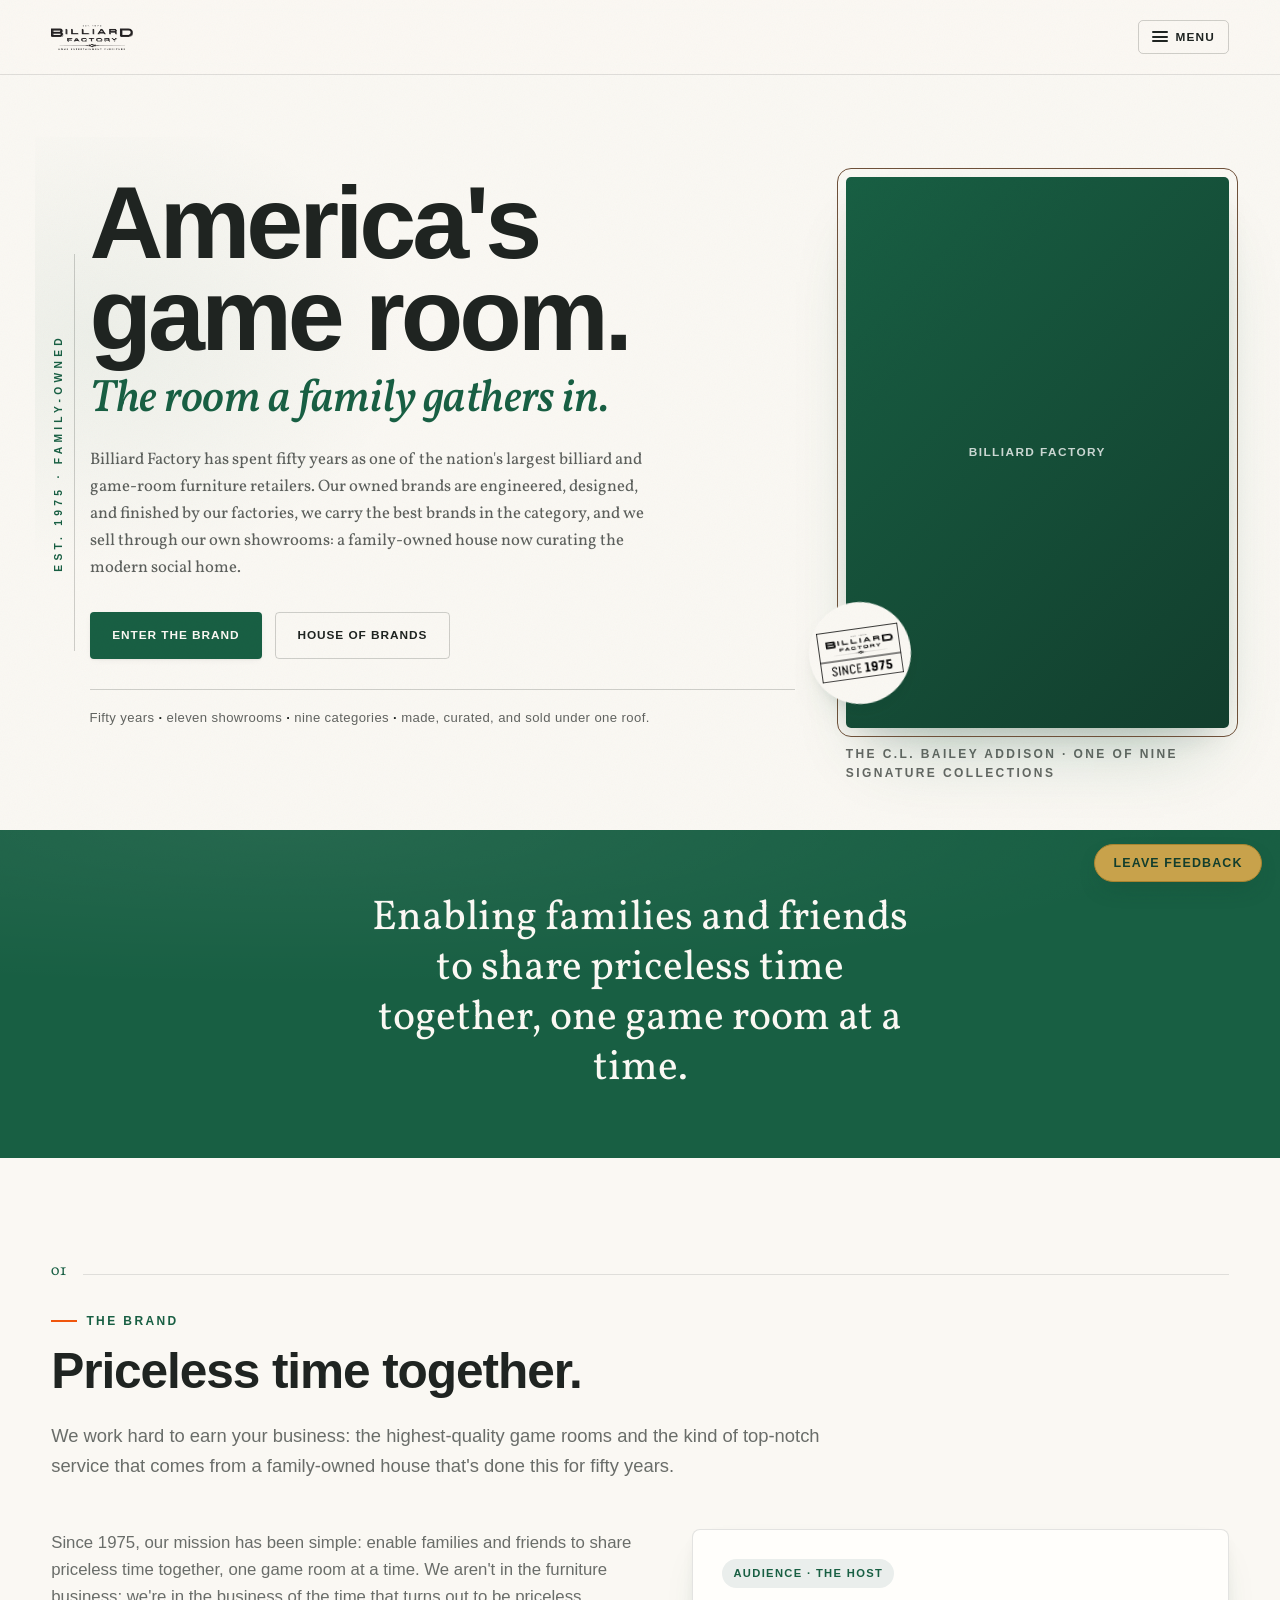
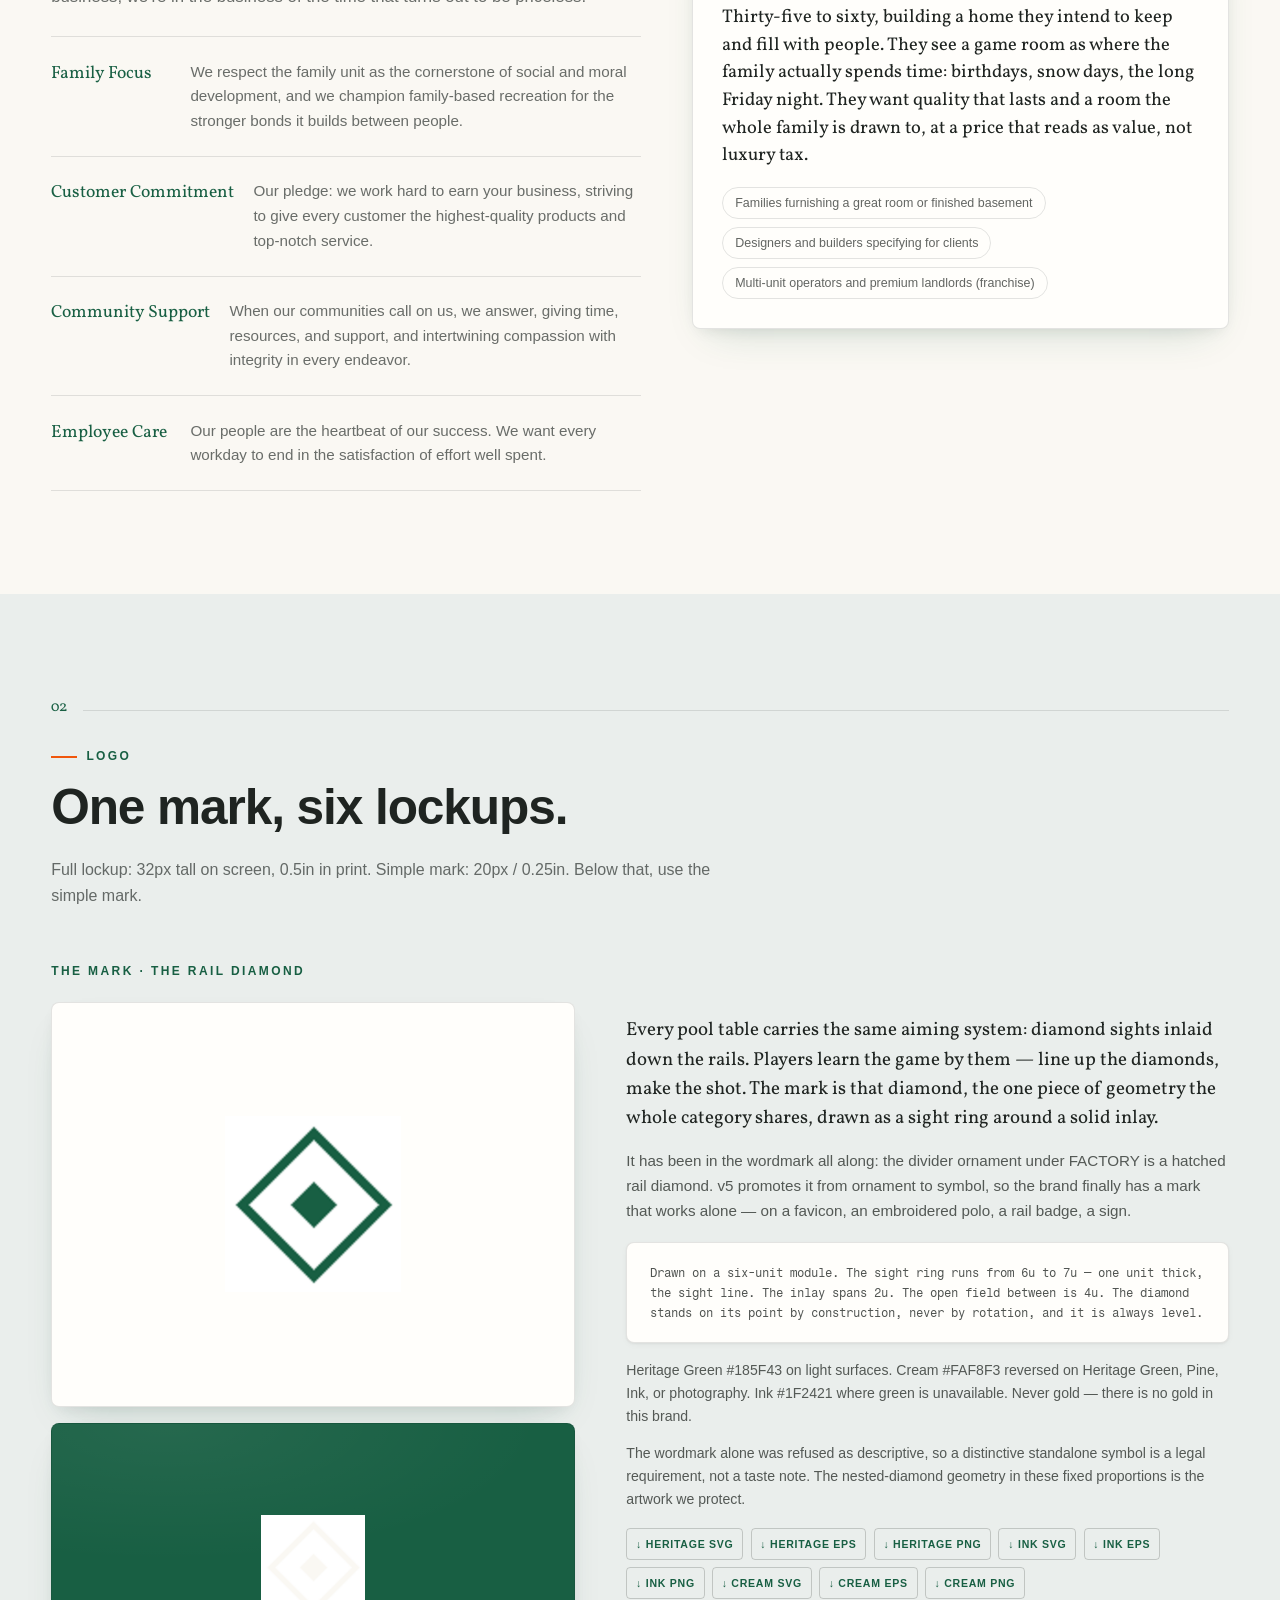
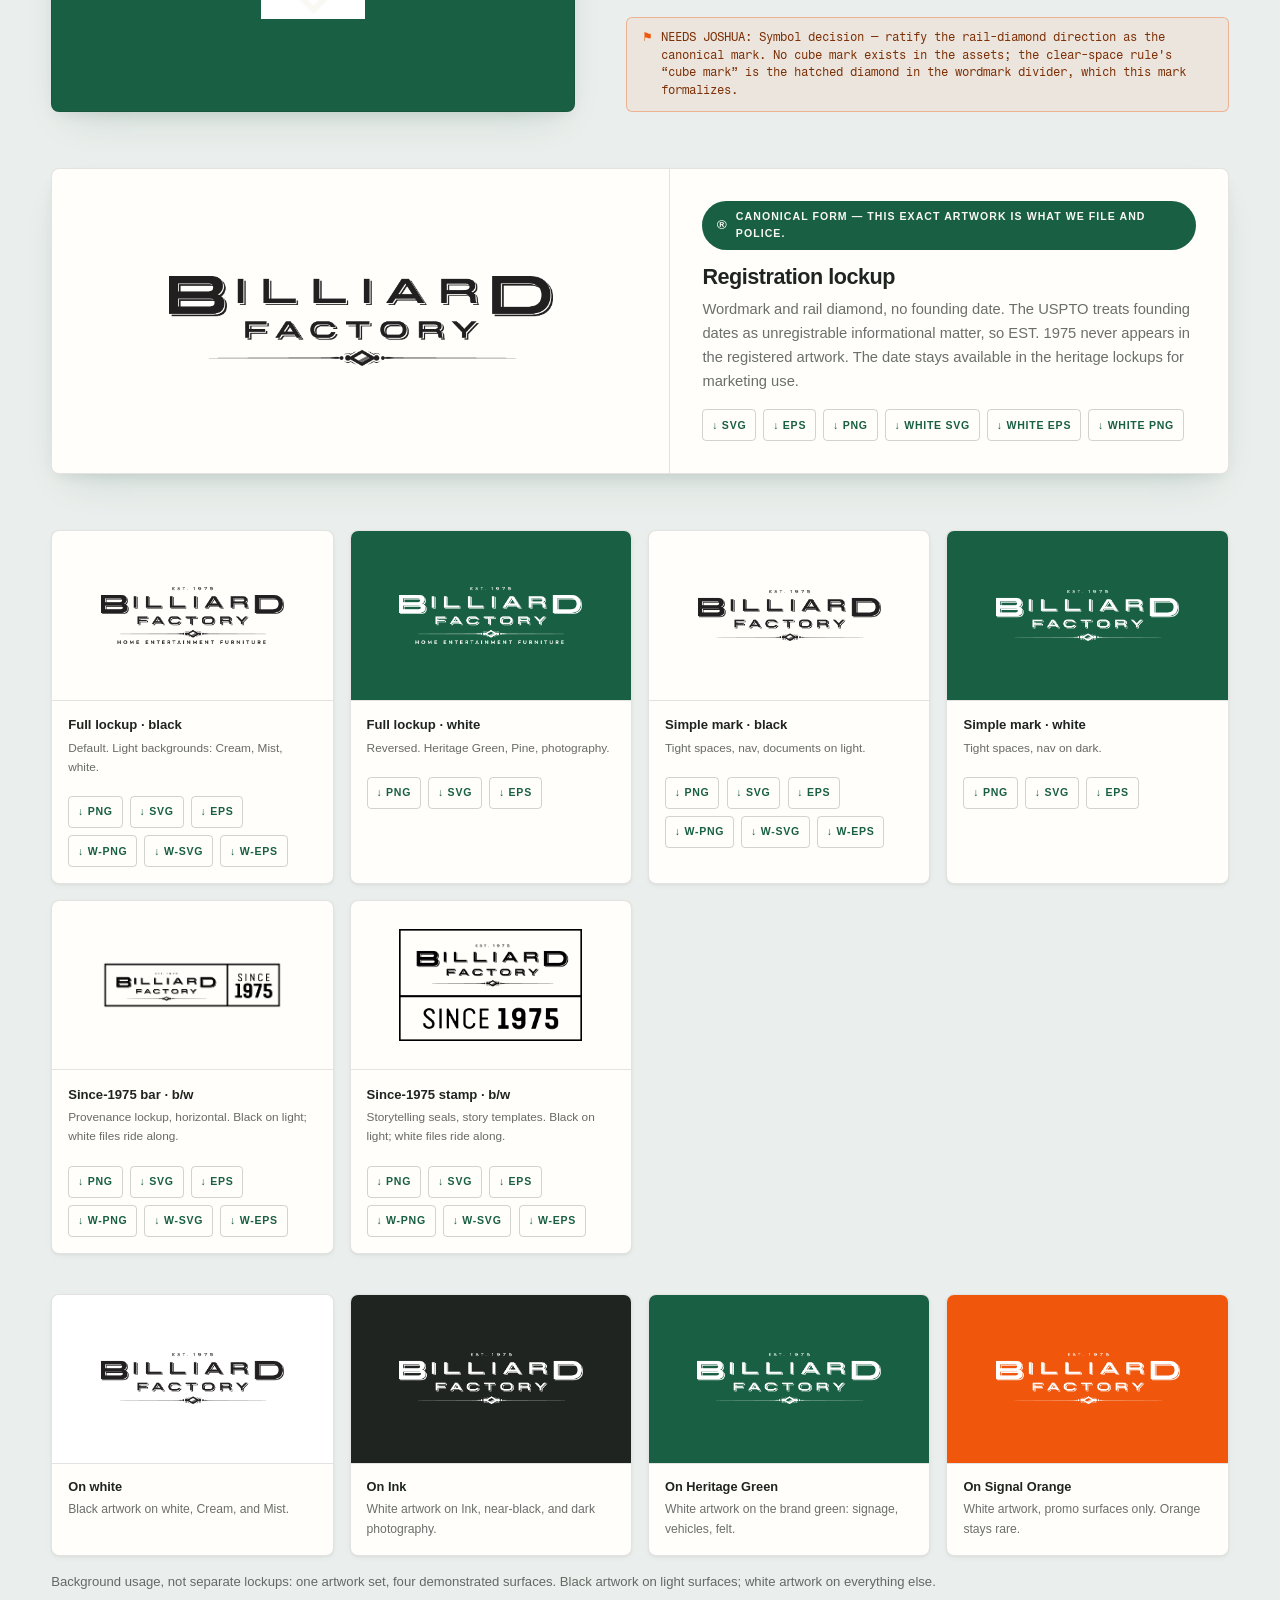
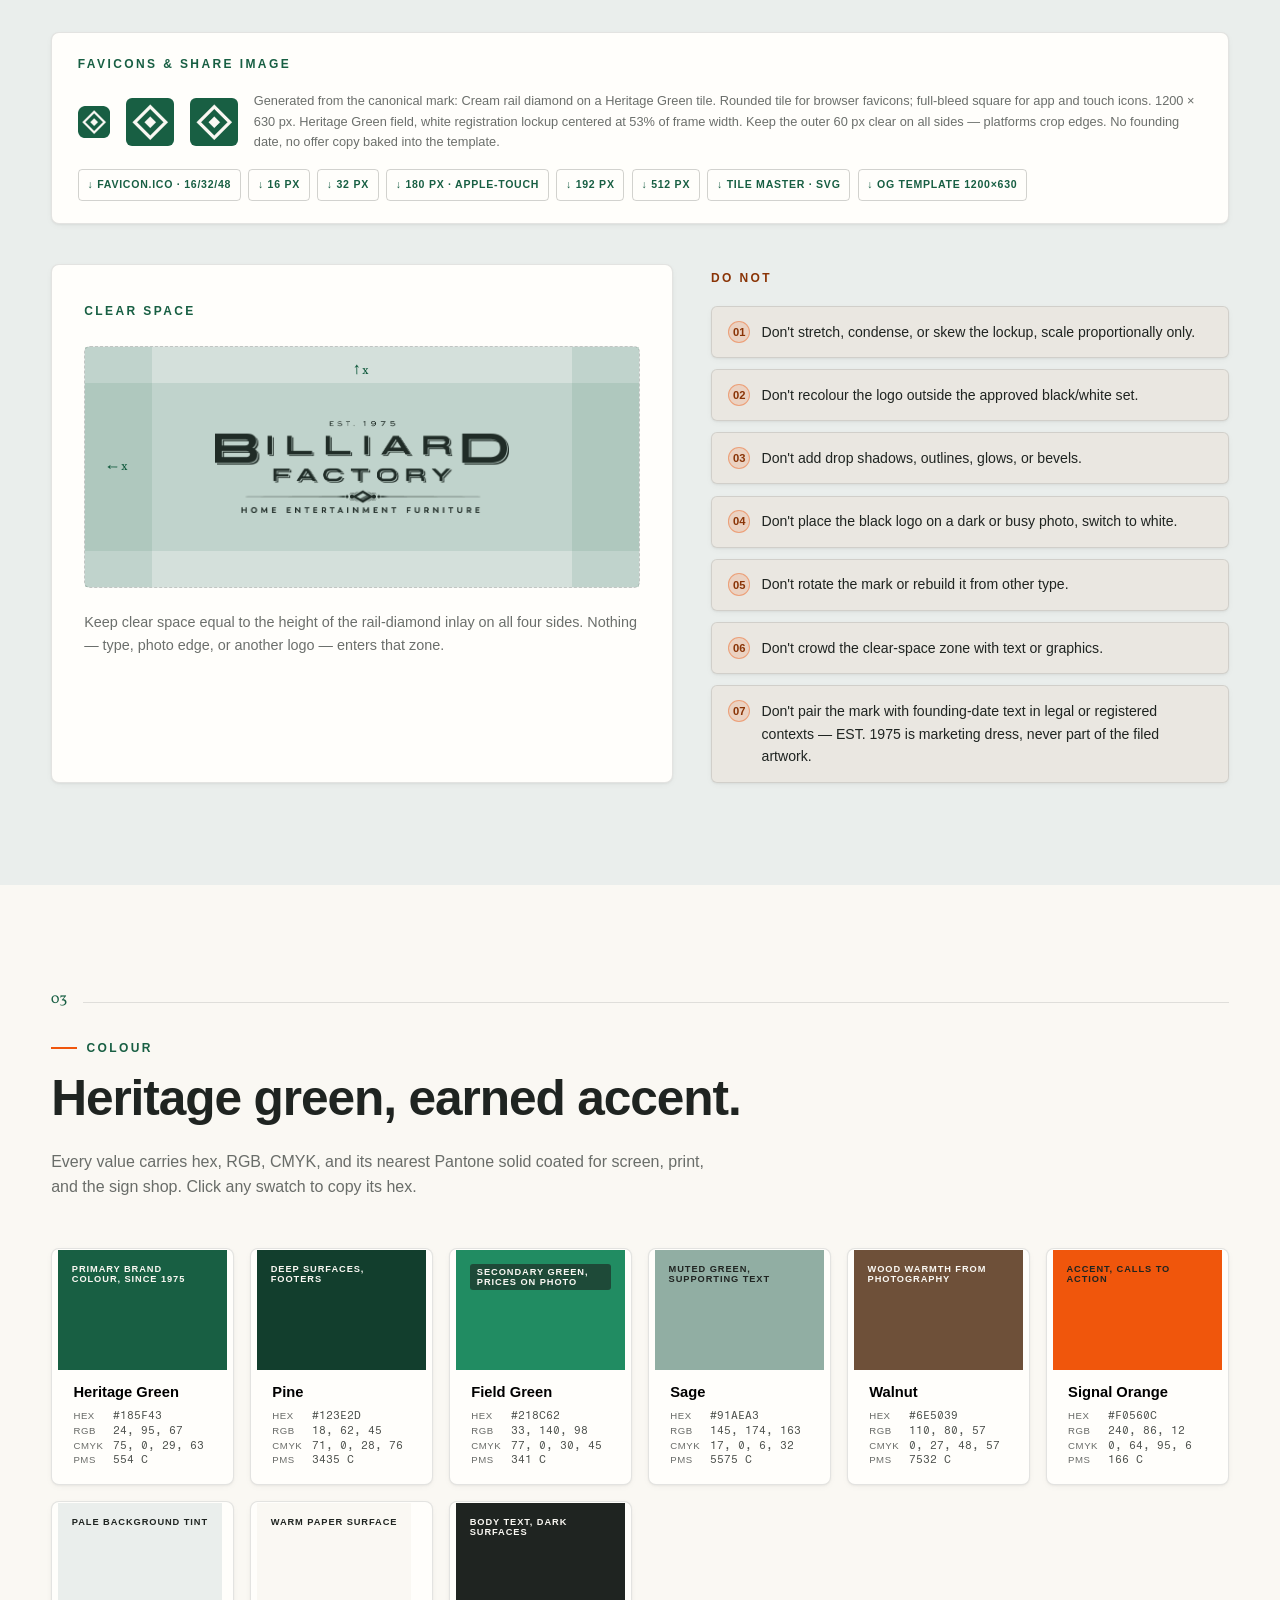
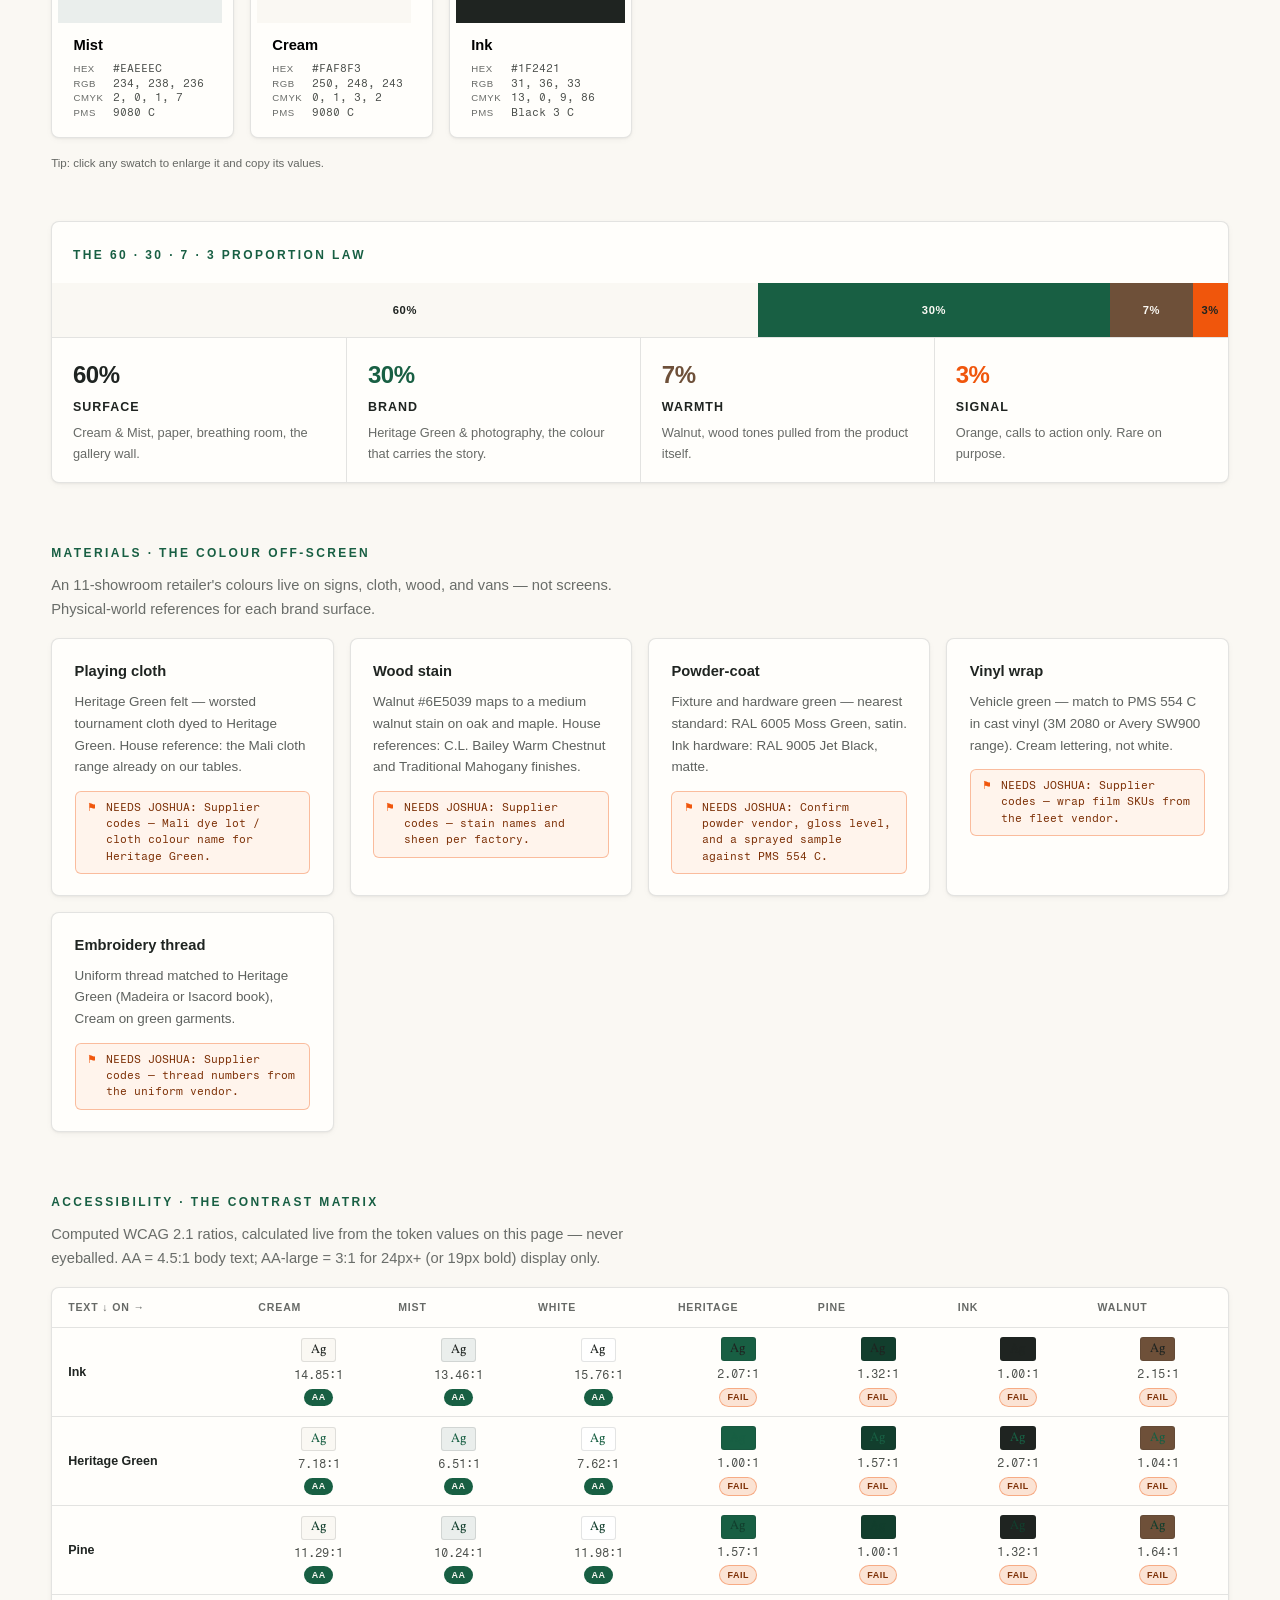
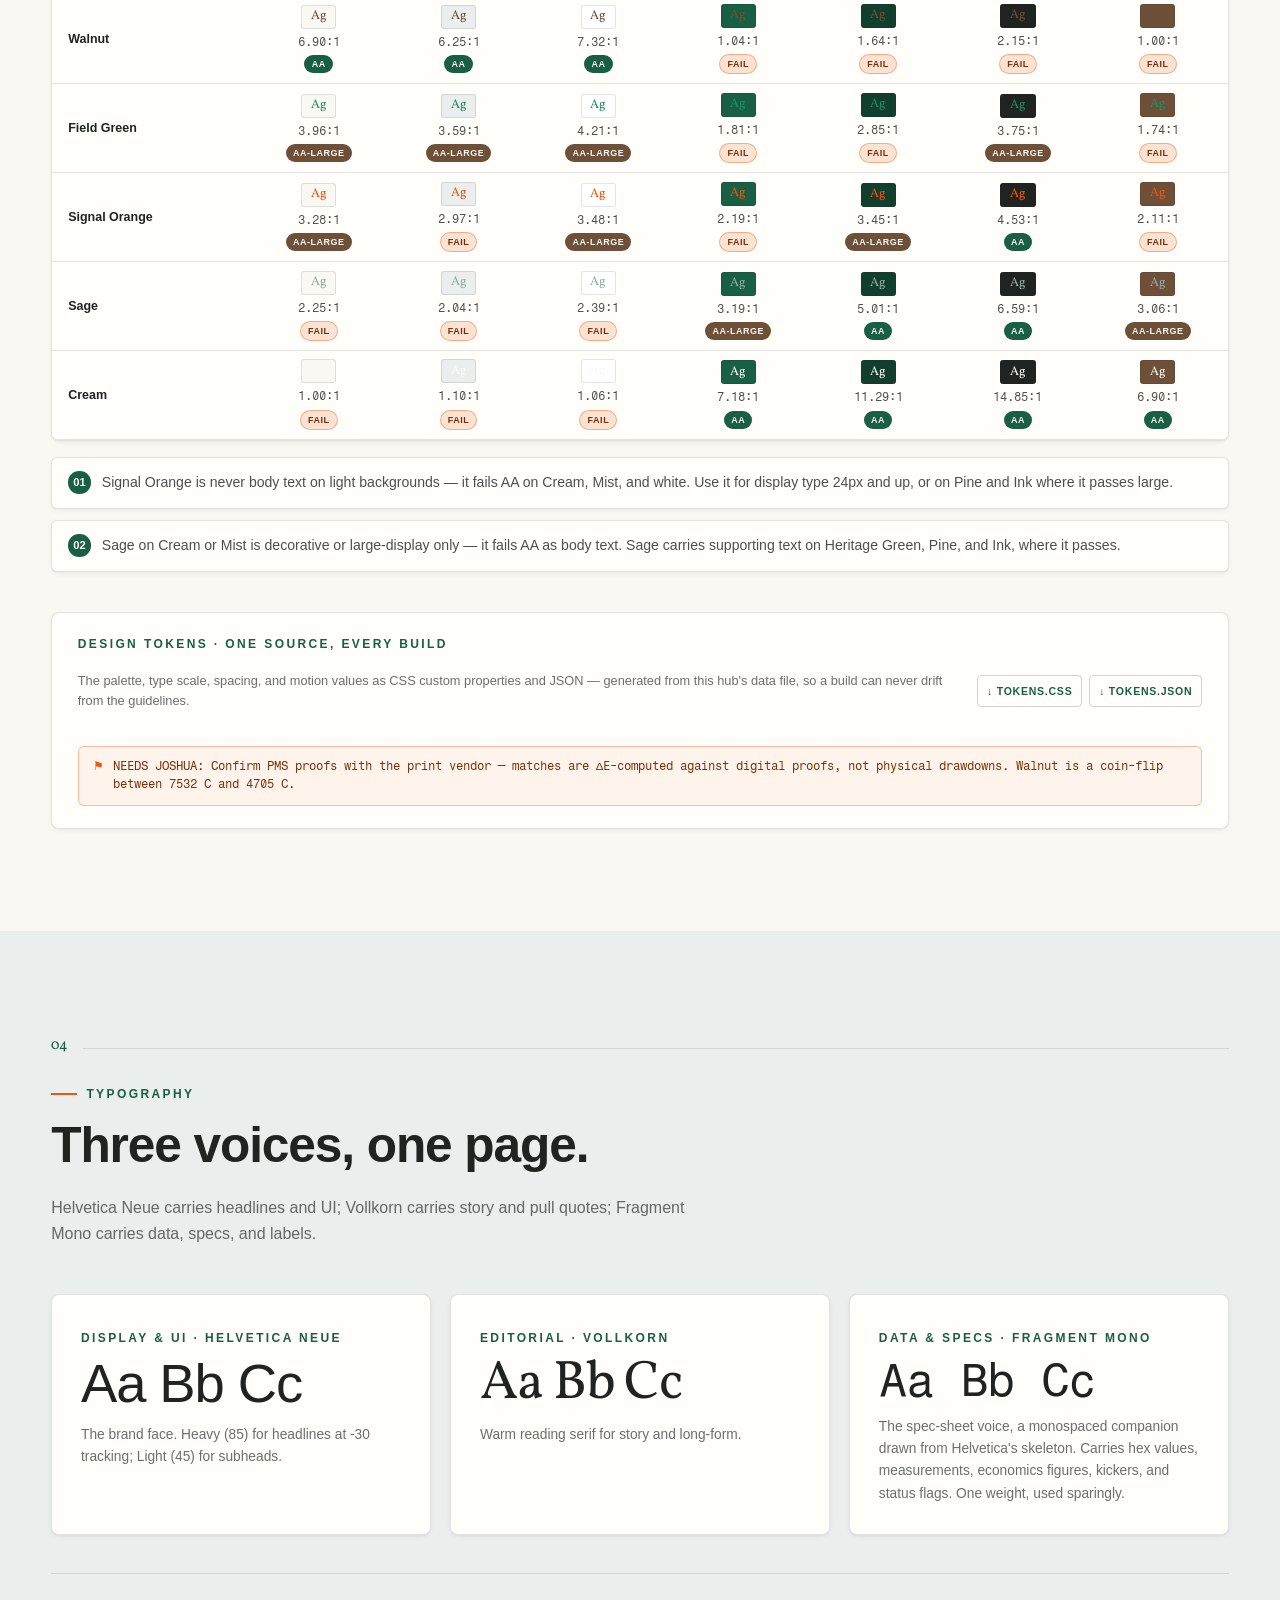
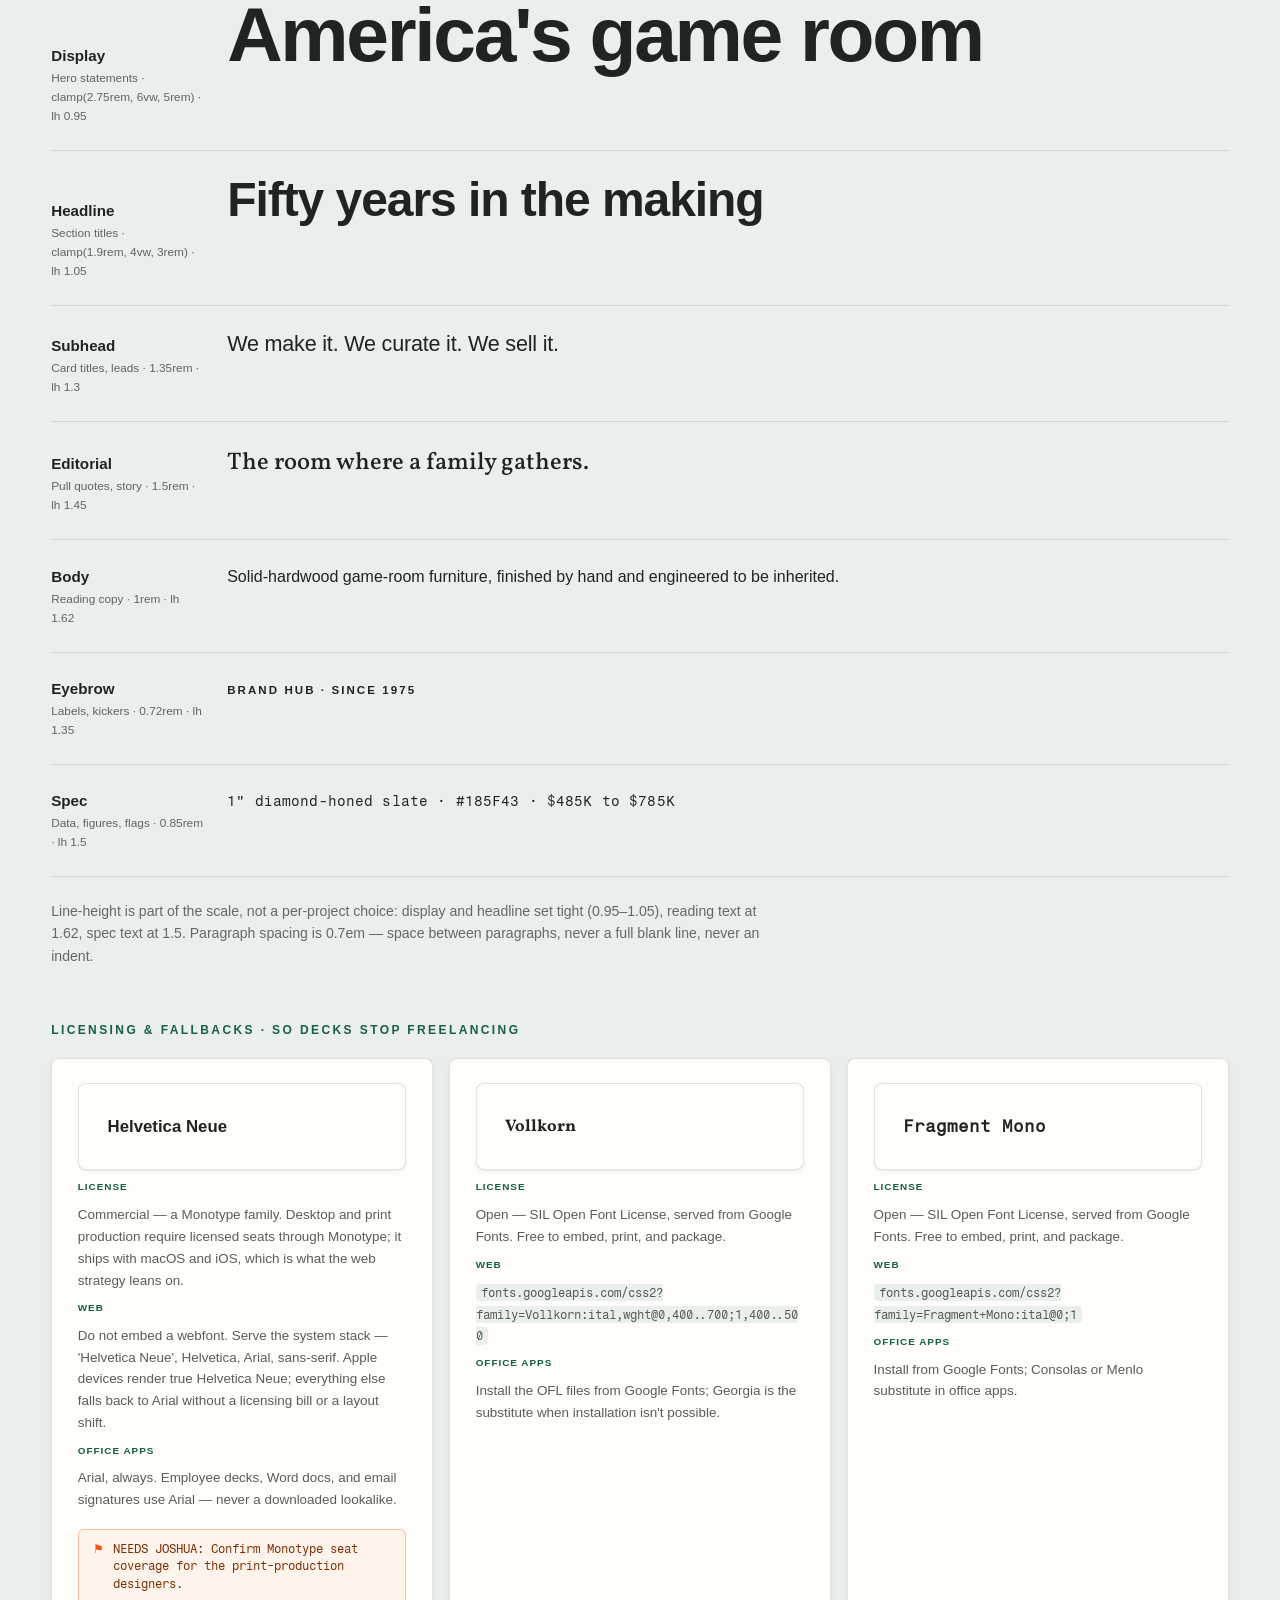
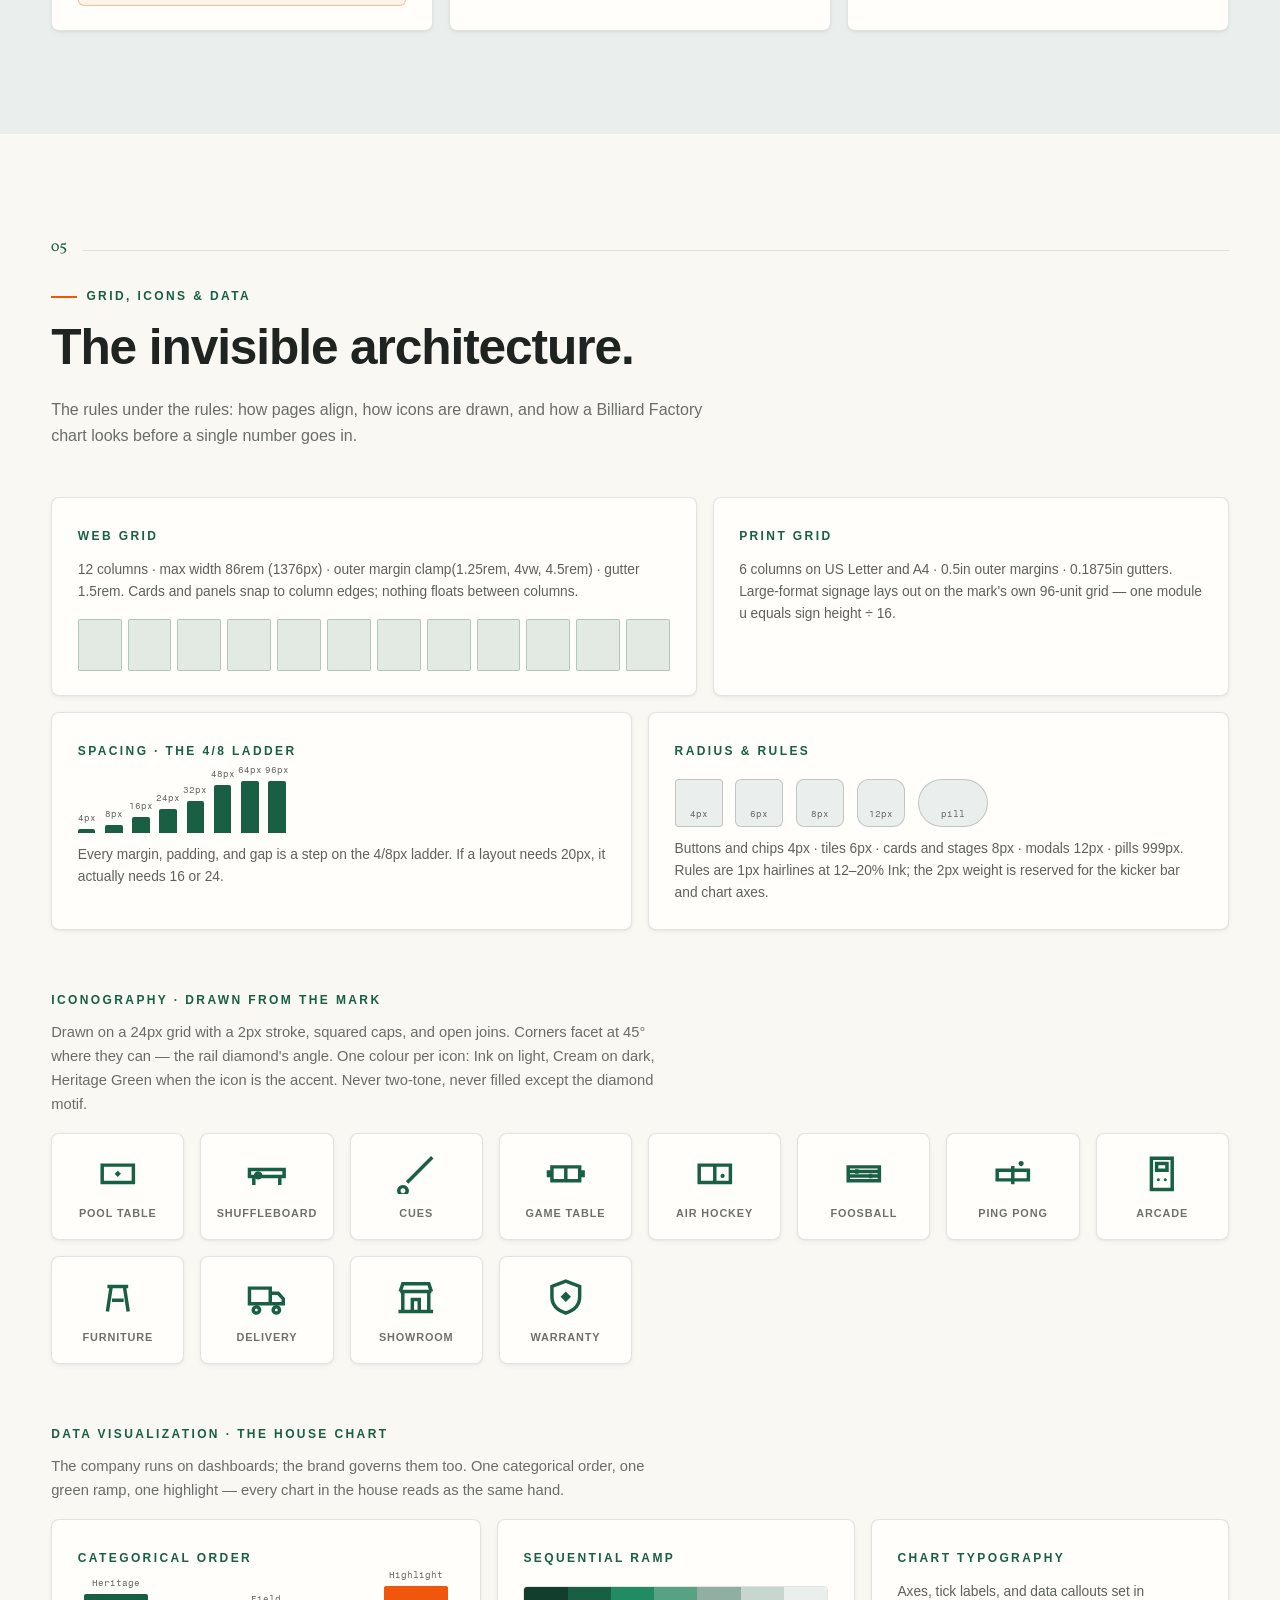
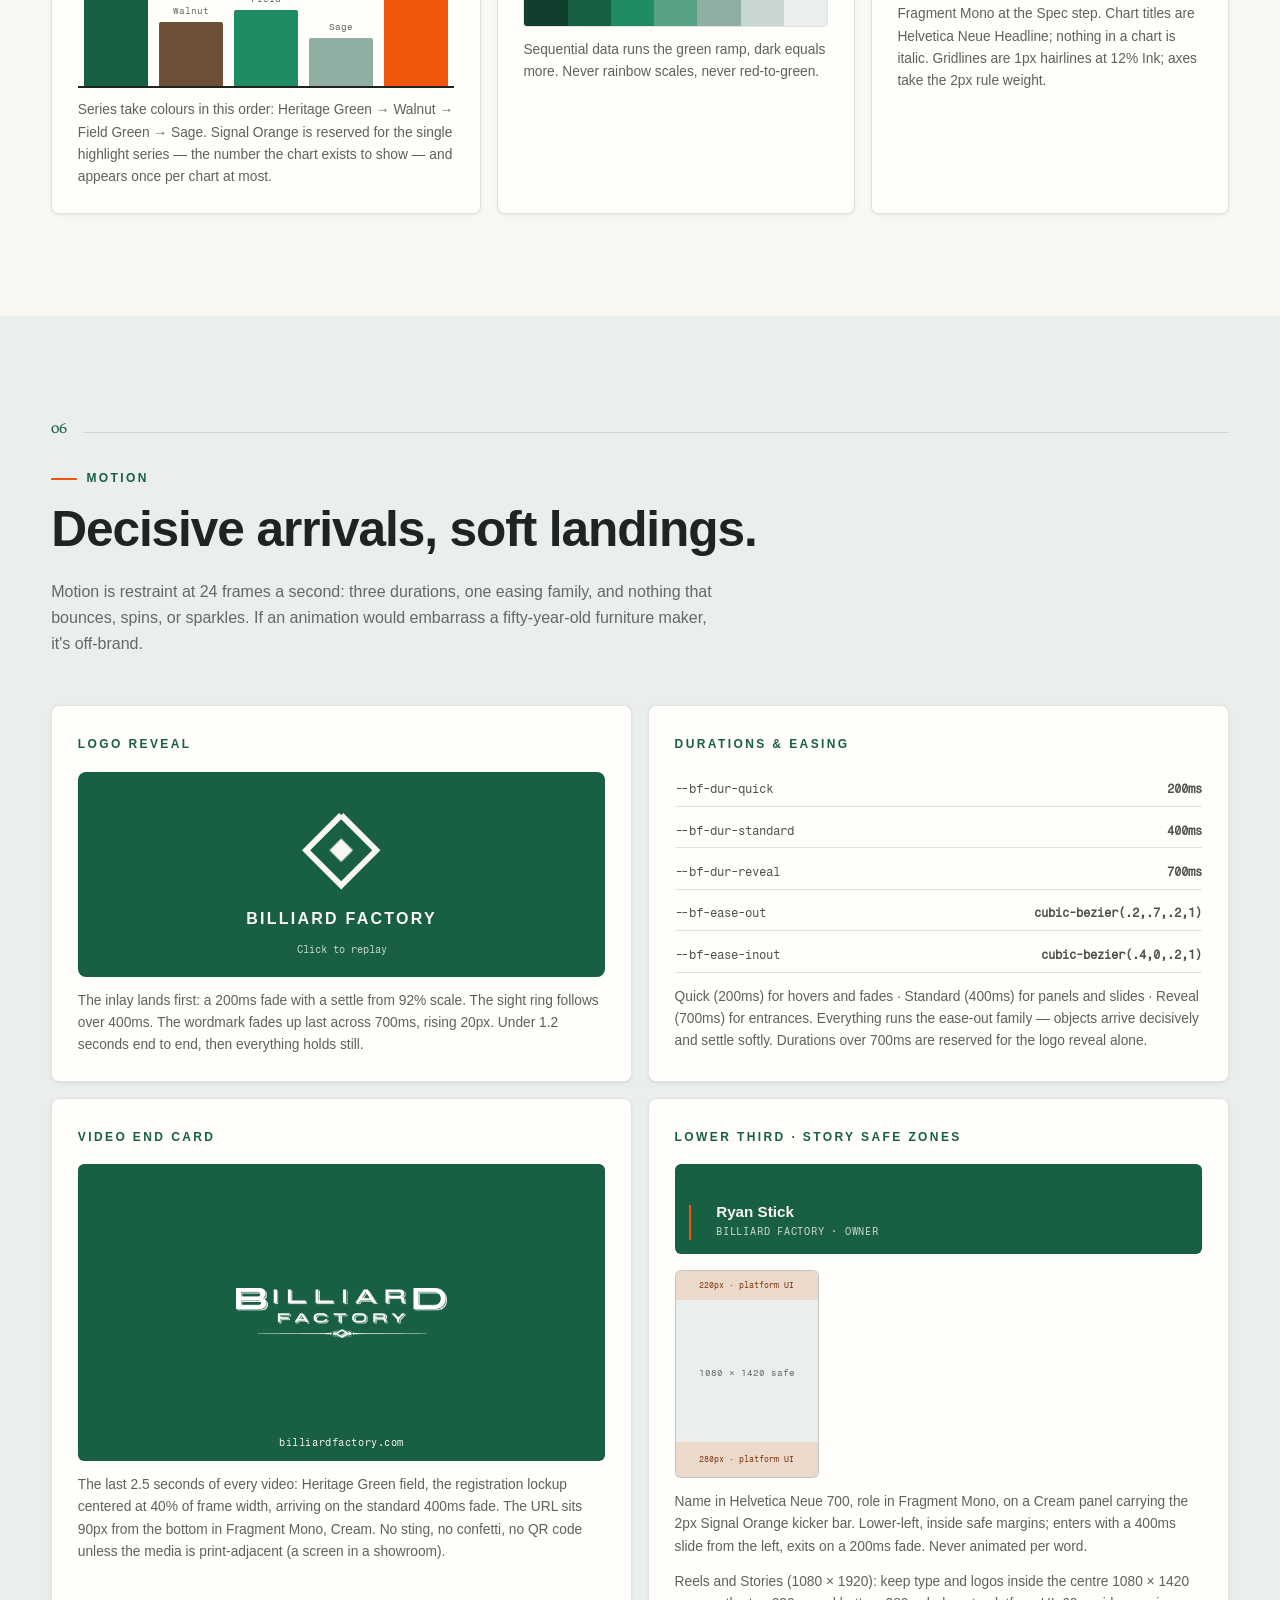
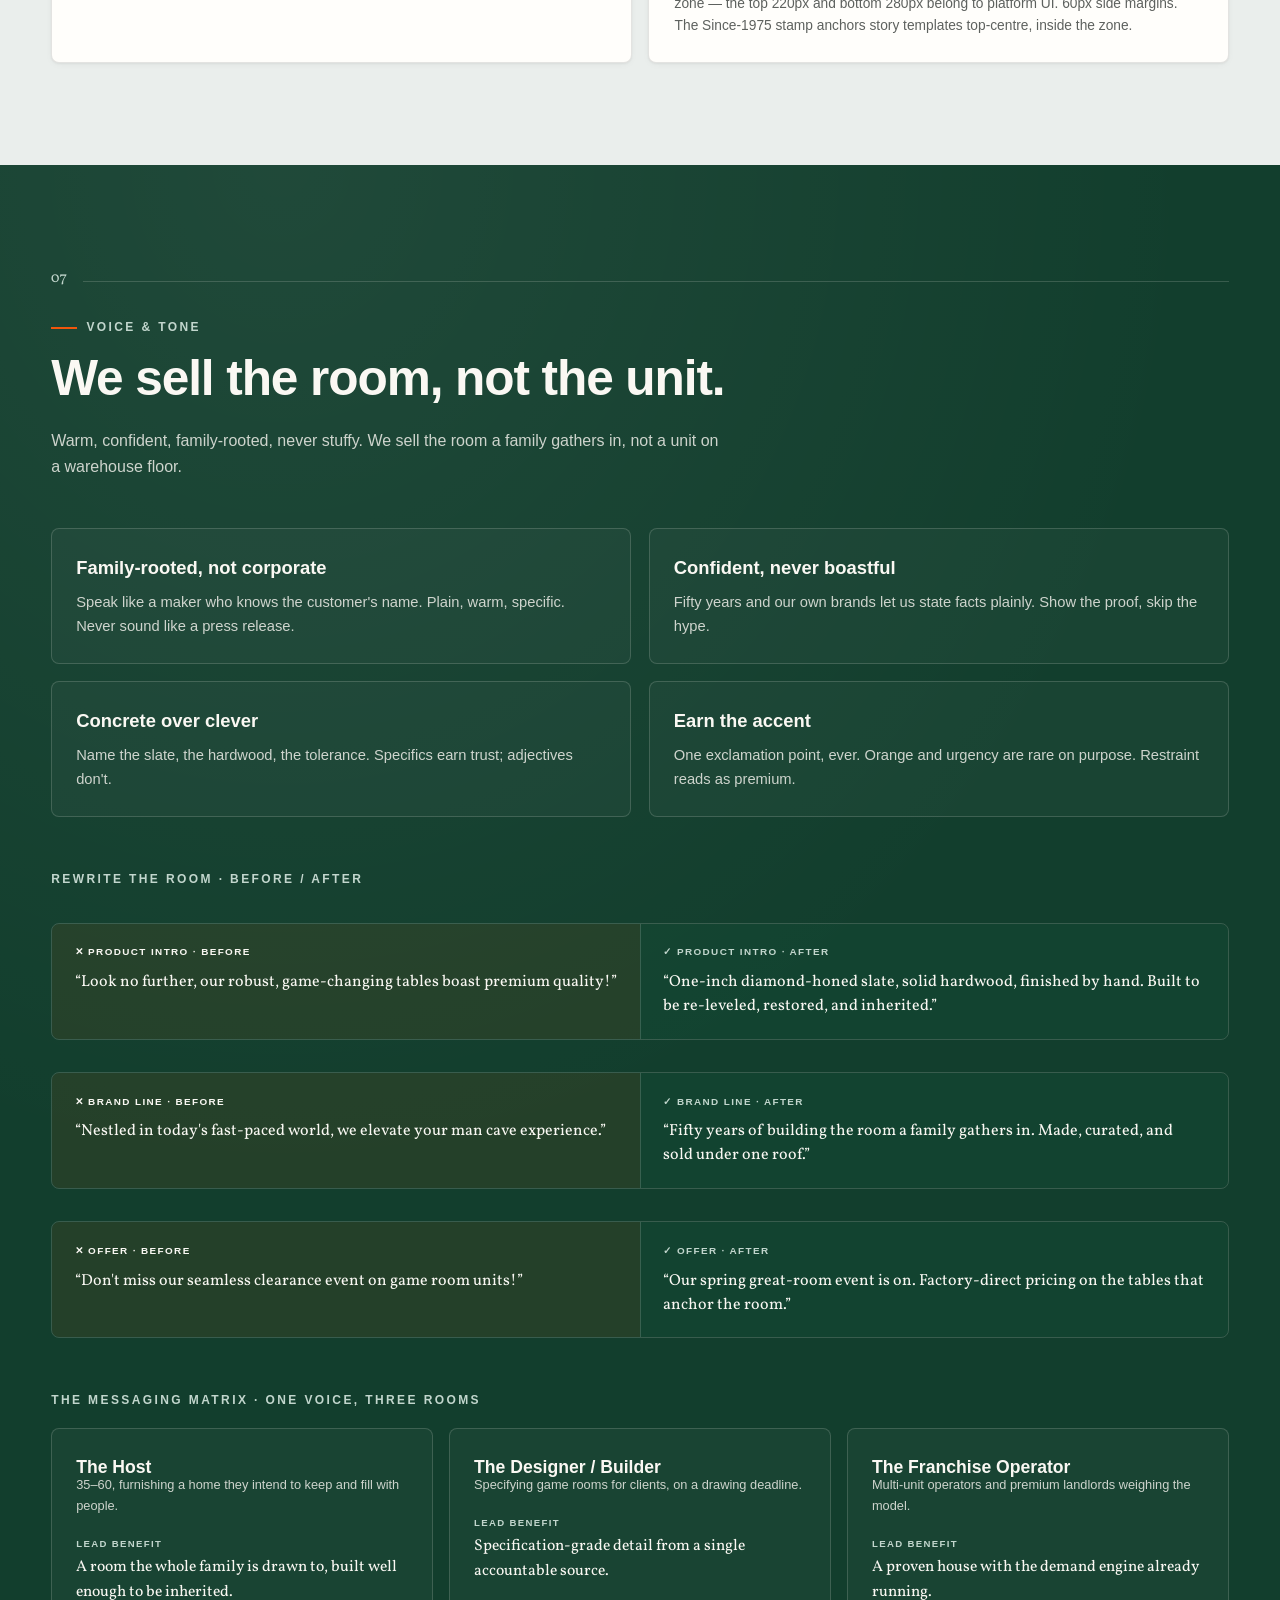
==== commit ff86efb4: "v5: WS10 — QA, polish, ship v5.0.0 - Nav renumbered 01–12 (Grid 05, Motion 06, Applications 09, Lega" ====
--- a/site-a-creative-hub/index.html
+++ b/site-a-creative-hub/index.html
@@ -71,11 +71,11 @@
 .nav .brand{ display:flex; align-items:center; gap:.7rem; }
 .nav .brand img{ height:1.6rem; width:auto; }
 .toc{ display:flex; align-items:center; gap:.2rem; }
-.toc a{ font-size:.8rem; color:rgba(31,36,33,.62); padding:.45rem .7rem; border-radius:4px; transition:color .2s, background .2s; }
-.toc a .ix{ font-size:.6rem; color:var(--green); margin-right:.35rem; font-variant-numeric:tabular-nums; }
+.toc a{ font-size:.74rem; color:rgba(31,36,33,.68); padding:.42rem .5rem; border-radius:4px; transition:color .2s, background .2s; }
+.toc a .ix{ font-size:.6rem; color:var(--forest); margin-right:.35rem; font-variant-numeric:tabular-nums; }
 .toc a:hover{ color:var(--forest); background:rgba(24,95,67,.06); }
 .toc a.active{ color:var(--forest); background:rgba(24,95,67,.09); }
-.toc a.active .ix{ color:var(--orange); }
+.toc a.active .ix{ color:#8A3406; }
 /* mobile nav */
 .nav-toggle{ display:none; align-items:center; justify-content:center; gap:.45rem; background:none; border:1px solid var(--line-2); border-radius:5px; padding:.55rem .8rem; font-family:var(--sans); font-size:.74rem; font-weight:700; text-transform:uppercase; letter-spacing:.1em; color:var(--ink); cursor:pointer; }
 .nav-toggle .bars{ display:inline-block; width:1rem; height:.7rem; position:relative; }
@@ -88,10 +88,10 @@
 .toc-mobile.open{ display:grid; }
 .toc-mobile a{ padding:.85rem .2rem; border-bottom:1px solid var(--line); font-size:1rem; color:var(--ink); display:flex; align-items:baseline; gap:.7rem; }
 .toc-mobile a:last-child{ border-bottom:none; }
-.toc-mobile a .ix{ font-size:.74rem; color:var(--green); font-variant-numeric:tabular-nums; min-width:1.6rem; }
-.toc-mobile a.active{ color:var(--forest); } .toc-mobile a.active .ix{ color:var(--orange); }
-@media(max-width:1080px){ .toc{ display:none; } .nav-toggle{ display:inline-flex; } .nav .btn-forest{ display:none; } }
-@media(min-width:1081px){ .toc-mobile{ display:none !important; } }
+.toc-mobile a .ix{ font-size:.74rem; color:var(--forest); font-variant-numeric:tabular-nums; min-width:1.6rem; }
+.toc-mobile a.active{ color:var(--forest); } .toc-mobile a.active .ix{ color:#8A3406; }
+@media(max-width:1320px){ .toc{ display:none; } .nav-toggle{ display:inline-flex; } .nav .btn-forest{ display:none; } }
+@media(min-width:1321px){ .toc-mobile{ display:none !important; } }
 /* back to top */
 .to-top{ position:fixed; right:clamp(1rem,3vw,2rem); bottom:clamp(1rem,3vw,2rem); z-index:55; width:3rem; height:3rem; border-radius:50%; border:1px solid var(--line-2); background:var(--forest); color:var(--cream); font-size:1.1rem; cursor:pointer; box-shadow:var(--sh-md); opacity:0; transform:translateY(12px); pointer-events:none; transition:opacity .3s, transform .3s; }
 .to-top.show{ opacity:1; transform:none; pointer-events:auto; }
@@ -115,13 +115,13 @@
 .felt > *{ position:relative; z-index:1; }
 
 .sec-mark{ display:flex; align-items:baseline; gap:1rem; margin-bottom:1.2rem; }
-.sec-mark .no{ font-family:var(--serif); font-size:.95rem; color:var(--green); font-variant-numeric:tabular-nums; }
+.sec-mark .no{ font-family:var(--serif); font-size:.95rem; color:var(--forest); font-variant-numeric:tabular-nums; }
 .is-forest .sec-mark .no, .is-pine .sec-mark .no{ color:var(--sage-2); }
 .sec-mark .ln{ flex:1; height:1px; background:var(--line); }
 .is-forest .sec-mark .ln, .is-pine .sec-mark .ln{ background:var(--line-d); }
 .sec-head{ display:flex; align-items:flex-end; justify-content:space-between; gap:1.5rem 2.5rem; flex-wrap:wrap; margin-bottom:3rem; }
 .sec-title{ font-size:clamp(1.95rem,4.2vw,3.1rem); }
-.kicker{ display:inline-flex; align-items:center; gap:.6rem; color:var(--green); margin-bottom:.9rem; }
+.kicker{ display:inline-flex; align-items:center; gap:.6rem; color:var(--forest); margin-bottom:.9rem; }
 .kicker .bar{ width:1.6rem; height:2px; background:var(--orange); }
 .is-forest .kicker, .is-pine .kicker{ color:var(--sage-2); }
 
@@ -142,7 +142,7 @@
   background:radial-gradient(58% 52% at 8% 32%, rgba(24,95,67,.06), transparent 70%); }
 /* vertical provenance rule replaces the eyebrow chip */
 .hero-est{ position:absolute; left:0; top:0; bottom:0; display:flex; align-items:center; }
-.hero-est span{ writing-mode:vertical-rl; transform:rotate(180deg); font-size:.64rem; font-weight:700; letter-spacing:.42em; text-transform:uppercase; color:var(--green); white-space:nowrap; }
+.hero-est span{ writing-mode:vertical-rl; transform:rotate(180deg); font-size:.64rem; font-weight:700; letter-spacing:.42em; text-transform:uppercase; color:var(--forest); white-space:nowrap; }
 .hero-est::before{ content:""; position:absolute; left:1.4rem; top:14%; bottom:14%; width:1px; background:var(--line-2); }
 @media(max-width:920px){ .hero-est{ display:none; } .hero-type{ padding-left:0; } }
 .mast{ font-weight:700; letter-spacing:-.04em; line-height:.9; font-size:clamp(2.9rem,8.2vw,6.4rem); }
@@ -184,7 +184,7 @@
 .logo-card .stage img{ max-height:100%; max-width:80%; width:auto; object-fit:contain; }
 .logo-card .meta{ padding:.85rem 1rem 1.05rem; border-top:1px solid var(--line); display:flex; align-items:flex-end; justify-content:space-between; gap:.7rem; }
 .logo-card .meta .nm{ font-size:.82rem; font-weight:700; }
-.logo-card .meta .us{ font-size:.74rem; color:rgba(31,36,33,.6); margin-top:.2rem; }
+.logo-card .meta .us{ font-size:.74rem; color:rgba(31,36,33,.68); margin-top:.2rem; }
 .logo-card .dl{ flex:none; display:inline-flex; align-items:center; gap:.3rem; font-size:.66rem; font-weight:700; text-transform:uppercase; letter-spacing:.07em; color:var(--forest); border:1px solid var(--line-2); border-radius:4px; padding:.4rem .55rem; white-space:nowrap; transition:background .2s, border-color .2s, color .2s, transform .2s; }
 .logo-card .dl:hover{ background:var(--forest); border-color:var(--forest); color:var(--cream); transform:translateY(-1px); }
 
@@ -199,7 +199,7 @@
 .mark-copy .lede{ font-family:var(--serif); font-size:1.18rem; line-height:1.55; color:var(--ink); margin:.9rem 0 1rem; }
 .mark-copy p{ font-size:.95rem; color:rgba(31,36,33,.74); margin-bottom:.9rem; }
 .mark-construction{ background:var(--paper); border:1px solid var(--line); border-radius:8px; padding:1.2rem 1.4rem; margin-top:1.2rem; font-family:var(--mono); font-size:.78rem; color:rgba(31,36,33,.78); box-shadow:var(--sh-sm); }
-.needs{ display:inline-flex; align-items:flex-start; gap:.55rem; background:rgba(240,86,12,.06); border:1px solid rgba(240,86,12,.35); border-radius:6px; padding:.7rem .9rem; font-family:var(--mono); font-size:.74rem; color:#8A3406; line-height:1.5; margin-top:1.1rem; }
+.needs{ display:inline-flex; align-items:flex-start; gap:.55rem; background:rgba(240,86,12,.06); border:1px solid rgba(240,86,12,.35); border-radius:6px; padding:.7rem .9rem; font-family:var(--mono); font-size:.74rem; color:#7C2F05; line-height:1.5; margin-top:1.1rem; }
 .needs::before{ content:"⚑"; color:var(--orange); }
 .dlrow{ display:flex; flex-wrap:wrap; gap:.45rem; }
 .dlrow a{ display:inline-flex; align-items:center; gap:.3rem; font-size:.66rem; font-weight:700; text-transform:uppercase; letter-spacing:.07em; color:var(--forest); border:1px solid var(--line-2); border-radius:4px; padding:.4rem .55rem; white-space:nowrap; transition:background .2s, border-color .2s, color .2s; }
@@ -234,20 +234,21 @@
 .cs-frame .x.top{ top:6%; } .cs-frame .x.left{ left:4%; }
 .misuse{ display:grid; gap:.7rem; }
 .misuse .m{ display:grid; grid-template-columns:auto 1fr; gap:.7rem; align-items:start; background:rgba(240,86,12,.045); border:1px solid var(--line); border-radius:6px; padding:.85rem 1rem; box-shadow:var(--sh-sm); font-size:.88rem; }
-.misuse .m .no{ display:inline-flex; align-items:center; justify-content:center; width:1.4rem; height:1.4rem; border-radius:50%; background:var(--orange); color:var(--cream); font-weight:700; font-size:.7rem; }
+.misuse .m .no{ display:inline-flex; align-items:center; justify-content:center; width:1.4rem; height:1.4rem; border-radius:50%; background:rgba(240,86,12,.14); border:1px solid rgba(240,86,12,.4); color:#8A3406; font-weight:700; font-size:.7rem; }
 
 /* ---------- colour ---------- */
 .kit{ display:grid; grid-template-columns:repeat(auto-fit,minmax(168px,1fr)); gap:1rem; }
 .sw{ border-radius:8px; overflow:hidden; border:1px solid var(--line); background:var(--paper); box-shadow:var(--sh-sm); transition:transform .22s, box-shadow .22s; text-align:left; cursor:pointer; display:flex; flex-direction:column; }
 .sw:hover{ transform:translateY(-3px); box-shadow:var(--sh-md); }
 .sw .chip{ height:7.5rem; display:flex; align-items:flex-start; justify-content:space-between; padding:.85rem; }
-.sw .chip .role{ font-size:.58rem; text-transform:uppercase; letter-spacing:.1em; font-weight:700; opacity:.8; max-width:9rem; }
+.sw .chip .role{ font-size:.58rem; text-transform:uppercase; letter-spacing:.1em; font-weight:700; max-width:9rem; }
+.sw .chip .role.scrim{ background:#1E4A38; color:#FAF8F3; padding:.18rem .45rem; border-radius:3px; }
 .sw .spec{ padding:.85rem .95rem 1.05rem; }
 .sw .spec .nm{ font-weight:700; font-size:.92rem; }
 .sw .spec dl{ margin:.55rem 0 0; display:grid; grid-template-columns:auto 1fr; gap:.12rem .6rem; font-size:.72rem; }
-.sw .spec dt{ color:rgba(31,36,33,.45); text-transform:uppercase; letter-spacing:.06em; font-size:.6rem; align-self:center; }
+.sw .spec dt{ color:rgba(31,36,33,.68); text-transform:uppercase; letter-spacing:.06em; font-size:.6rem; align-self:center; }
 .sw .spec dd{ margin:0; font-family:var(--mono); font-size:.68rem; color:rgba(31,36,33,.8); }
-.copyhint{ font-size:.72rem; color:rgba(31,36,33,.5); margin-top:1rem; }
+.copyhint{ font-size:.72rem; color:rgba(31,36,33,.68); margin-top:1rem; }
 /* colour lightbox */
 .sw-modal{ position:fixed; inset:0; z-index:200; display:none; align-items:center; justify-content:center; padding:clamp(1rem,4vw,3rem); background:rgba(18,62,45,.62); backdrop-filter:blur(3px); }
 .sw-modal.open{ display:flex; }
@@ -257,10 +258,10 @@
 .sm-color{ height:min(46vh,21rem); width:100%; }
 .sm-foot{ display:flex; align-items:flex-end; justify-content:space-between; gap:1.2rem; padding:1.4rem 1.5rem 1.6rem; }
 .sm-name{ font-size:1.5rem; font-weight:700; letter-spacing:-.02em; }
-.sm-role{ font-size:.74rem; text-transform:uppercase; letter-spacing:.1em; color:rgba(31,36,33,.6); font-weight:700; margin-top:.25rem; }
+.sm-role{ font-size:.74rem; text-transform:uppercase; letter-spacing:.1em; color:rgba(31,36,33,.68); font-weight:700; margin-top:.25rem; }
 .sm-spec{ display:flex; flex-wrap:wrap; gap:.25rem 1.3rem; margin-top:.9rem; }
 .sm-spec div{ display:flex; gap:.5rem; align-items:baseline; }
-.sm-spec .k{ font-size:.58rem; text-transform:uppercase; letter-spacing:.08em; color:rgba(31,36,33,.45); font-weight:700; }
+.sm-spec .k{ font-size:.58rem; text-transform:uppercase; letter-spacing:.08em; color:rgba(31,36,33,.68); font-weight:700; }
 .sm-spec .v{ font-family:var(--mono); font-size:.8rem; color:rgba(31,36,33,.85); }
 .sm-copy{ flex:none; background:var(--forest); color:var(--cream); border:none; border-radius:5px; font-family:var(--sans); font-weight:700; text-transform:uppercase; letter-spacing:.08em; font-size:.72rem; padding:.72rem 1.1rem; cursor:pointer; transition:background .2s; }
 .sm-copy:hover{ background:var(--pine); }
@@ -275,15 +276,17 @@
 .mats .mat .needs{ margin-top:.8rem; font-size:.68rem; padding:.5rem .7rem; }
 .cmx-wrap{ overflow-x:auto; border:1px solid var(--line); border-radius:8px; background:var(--paper); box-shadow:var(--sh-sm); }
 .cmx{ border-collapse:collapse; width:100%; min-width:46rem; font-family:var(--mono); font-size:.72rem; }
-.cmx th{ font-family:var(--sans); font-size:.66rem; text-transform:uppercase; letter-spacing:.08em; padding:.7rem .6rem; border-bottom:1px solid var(--line); text-align:left; color:rgba(31,36,33,.6); }
+.cmx th{ font-family:var(--sans); font-size:.66rem; text-transform:uppercase; letter-spacing:.08em; padding:.7rem .6rem; border-bottom:1px solid var(--line); text-align:left; color:rgba(31,36,33,.68); }
 .cmx th:first-child{ padding-left:1rem; }
 .cmx td{ padding:0; border-bottom:1px solid var(--line); }
 .cmx td:first-child{ font-family:var(--sans); font-weight:700; font-size:.78rem; padding:.65rem 1rem; white-space:nowrap; }
-.cmx .cell{ display:flex; flex-direction:column; align-items:center; justify-content:center; gap:.15rem; padding:.55rem .4rem; min-width:5.4rem; }
+.cmx .cell{ display:flex; flex-direction:column; align-items:center; justify-content:center; gap:.25rem; padding:.55rem .4rem; min-width:5.4rem; }
+.cmx .pair{ display:flex; align-items:center; justify-content:center; width:2.2rem; height:1.5rem; border-radius:3px; border:1px solid var(--line); font-family:var(--serif); font-size:.8rem; }
+.cmx .rt{ color:rgba(31,36,33,.8); }
 .cmx .badge{ font-family:var(--sans); font-size:.56rem; font-weight:700; letter-spacing:.06em; padding:.1rem .45rem; border-radius:999px; }
-.cmx .badge.aa{ background:rgba(24,95,67,.9); color:var(--cream); }
-.cmx .badge.aal{ background:rgba(110,80,57,.9); color:var(--cream); }
-.cmx .badge.fail{ background:rgba(240,86,12,.14); color:#8A3406; border:1px solid rgba(240,86,12,.4); }
+.cmx .badge.aa{ background:#185F43; color:#FAF8F3; }
+.cmx .badge.aal{ background:#6E5039; color:#FAF8F3; }
+.cmx .badge.fail{ background:#FBE3D4; color:#7C2F05; border:1px solid rgba(240,86,12,.4); }
 .cmx-rule{ display:grid; grid-template-columns:auto 1fr; gap:.7rem; align-items:start; background:var(--paper); border:1px solid var(--line); border-radius:6px; padding:.85rem 1rem; box-shadow:var(--sh-sm); font-size:.88rem; color:rgba(31,36,33,.8); }
 .cmx-rule .no{ display:inline-flex; align-items:center; justify-content:center; width:1.4rem; height:1.4rem; border-radius:50%; background:var(--forest); color:var(--cream); font-weight:700; font-size:.7rem; }
 
@@ -295,7 +298,7 @@
 .prop .legend .it:not(:first-child){ border-left:1px solid var(--line); }
 .prop .legend .sh{ font-size:1.5rem; font-weight:700; letter-spacing:-.02em; }
 .prop .legend .lb{ font-size:.78rem; font-weight:700; text-transform:uppercase; letter-spacing:.08em; margin:.15rem 0 .35rem; }
-.prop .legend .nt{ font-size:.8rem; color:rgba(31,36,33,.62); }
+.prop .legend .nt{ font-size:.8rem; color:rgba(31,36,33,.68); }
 
 /* ---------- typography ---------- */
 .type-fams{ display:grid; grid-template-columns:repeat(3,1fr); gap:1.2rem; margin-bottom:2.4rem; }
@@ -307,7 +310,7 @@
 .scale .row{ display:grid; grid-template-columns:9.5rem 1fr; gap:1.5rem; padding:1.5rem 0; border-bottom:1px solid var(--line); align-items:baseline; }
 @media(max-width:680px){ .scale .row{ grid-template-columns:1fr; gap:.5rem; } }
 .scale .row .key .nm{ font-weight:700; font-size:.95rem; }
-.scale .row .key .us{ font-size:.74rem; color:rgba(31,36,33,.55); }
+.scale .row .key .us{ font-size:.74rem; color:rgba(31,36,33,.68); }
 .scale .row .spec{ color:var(--ink); overflow-wrap:anywhere; }
 
 /* ---------- grid, icons & data (v5) ---------- */
@@ -320,9 +323,9 @@
 .grid-demo span{ background:rgba(24,95,67,.12); border:1px solid rgba(24,95,67,.25); border-radius:2px; }
 .space-demo{ display:flex; align-items:flex-end; gap:.6rem; margin-top:1rem; height:3.4rem; }
 .space-demo .s{ background:var(--forest); width:1.1rem; border-radius:2px 2px 0 0; position:relative; }
-.space-demo .s i{ position:absolute; top:-1.15rem; left:50%; transform:translateX(-50%); font-style:normal; font-family:var(--mono); font-size:.56rem; color:rgba(31,36,33,.55); }
+.space-demo .s i{ position:absolute; top:-1.15rem; left:50%; transform:translateX(-50%); font-style:normal; font-family:var(--mono); font-size:.56rem; color:rgba(31,36,33,.72); background:var(--paper); padding:0 2px; border-radius:2px; }
 .rad-demo{ display:flex; gap:.8rem; margin-top:1rem; align-items:center; flex-wrap:wrap; }
-.rad-demo .r{ width:3rem; height:3rem; background:var(--mint); border:1px solid var(--line-2); display:flex; align-items:flex-end; justify-content:center; font-family:var(--mono); font-size:.56rem; color:rgba(31,36,33,.6); padding-bottom:.25rem; }
+.rad-demo .r{ width:3rem; height:3rem; background:var(--mint); border:1px solid var(--line-2); display:flex; align-items:flex-end; justify-content:center; font-family:var(--mono); font-size:.56rem; color:rgba(31,36,33,.68); padding-bottom:.25rem; }
 .icons{ display:grid; grid-template-columns:repeat(auto-fill,minmax(120px,1fr)); gap:1rem; }
 .icons .ic{ background:var(--paper); border:1px solid var(--line); border-radius:8px; padding:1.2rem .8rem 1rem; box-shadow:var(--sh-sm); display:flex; flex-direction:column; align-items:center; gap:.7rem; transition:transform .22s, box-shadow .22s; }
 .icons .ic:hover{ transform:translateY(-3px); box-shadow:var(--sh-md); }
@@ -332,7 +335,7 @@
 @media(max-width:1000px){ .dv{ grid-template-columns:1fr; } }
 .dv-demo{ display:flex; align-items:flex-end; gap:.7rem; height:6.4rem; margin-top:1rem; border-bottom:2px solid var(--ink); padding:0 .4rem; }
 .dv-demo .bar{ flex:1; border-radius:2px 2px 0 0; position:relative; }
-.dv-demo .bar i{ position:absolute; top:-1.2rem; left:50%; transform:translateX(-50%); font-style:normal; font-family:var(--mono); font-size:.58rem; color:rgba(31,36,33,.6); white-space:nowrap; }
+.dv-demo .bar i{ position:absolute; top:-1.2rem; left:50%; transform:translateX(-50%); font-style:normal; font-family:var(--mono); font-size:.58rem; color:rgba(31,36,33,.72); white-space:nowrap; background:var(--paper); padding:0 2px; border-radius:2px; }
 .dv-ramp{ display:flex; height:2.6rem; border-radius:4px; overflow:hidden; margin-top:1rem; border:1px solid var(--line); }
 .dv-ramp span{ flex:1; }
 
@@ -344,12 +347,12 @@
 .lg-list li::before{ content:"◆"; position:absolute; left:0; top:.28em; color:var(--forest); font-size:.5rem; }
 .gov-steps{ margin:.9rem 0 0; padding:0; list-style:none; display:grid; gap:.6rem; counter-reset:gs; }
 .gov-steps li{ font-size:.88rem; color:rgba(31,36,33,.78); padding-left:2rem; position:relative; counter-increment:gs; }
-.gov-steps li::before{ content:counter(gs,decimal-leading-zero); position:absolute; left:0; top:.05em; font-family:var(--mono); font-size:.7rem; color:var(--green); }
+.gov-steps li::before{ content:counter(gs,decimal-leading-zero); position:absolute; left:0; top:.05em; font-family:var(--mono); font-size:.7rem; color:var(--forest); }
 .chlog{ border-top:1px solid var(--line); }
 .chlog .c{ display:grid; grid-template-columns:9.5rem 1fr; gap:1.5rem; padding:1.3rem 0; border-bottom:1px solid var(--line); }
 @media(max-width:680px){ .chlog .c{ grid-template-columns:1fr; gap:.4rem; } }
 .chlog .v{ font-family:var(--mono); font-size:.85rem; color:var(--forest); font-weight:700; }
-.chlog .dt{ font-family:var(--mono); font-size:.68rem; color:rgba(31,36,33,.5); }
+.chlog .dt{ font-family:var(--mono); font-size:.68rem; color:rgba(31,36,33,.68); }
 .chlog .nt{ font-size:.9rem; color:rgba(31,36,33,.75); }
 .njlist{ display:grid; gap:.7rem; }
 
@@ -360,7 +363,7 @@
 .sbs .sb .wm{ font-size:clamp(1.5rem,3vw,2.1rem); color:var(--ink); line-height:1.1; }
 .sbs .sb .by{ font-family:var(--sans); font-weight:700; letter-spacing:.18em; font-size:.6rem; color:var(--forest); margin-top:.55rem; }
 .sbs .sb .ch{ font-family:var(--serif); font-style:italic; font-size:.92rem; color:var(--walnut); margin-top:.9rem; }
-.sbs .sb .nt{ font-size:.8rem; color:rgba(31,36,33,.62); margin-top:.35rem; }
+.sbs .sb .nt{ font-size:.8rem; color:rgba(31,36,33,.68); margin-top:.35rem; }
 
 /* ---------- applications (v5) ---------- */
 .apps-grid{ display:grid; grid-template-columns:repeat(auto-fit,minmax(260px,1fr)); gap:1rem; }
@@ -381,7 +384,7 @@
 .mo-demo{ display:flex; flex-direction:column; align-items:center; justify-content:center; gap:1rem; width:100%; margin-top:1rem; background:var(--forest); border:none; border-radius:8px; padding:2.2rem 1rem 1.4rem; cursor:pointer; position:relative; }
 .mo-ring{ width:5.4rem; height:5.4rem; display:block; }
 .mo-word{ font-family:var(--sans); font-weight:700; letter-spacing:.14em; color:var(--cream); font-size:1rem; }
-.mo-hint{ font-family:var(--mono); font-size:.6rem; color:rgba(250,248,243,.55); }
+.mo-hint{ font-family:var(--mono); font-size:.6rem; color:rgba(250,248,243,.8); }
 .mo-demo.play .mo-i{ animation:moInlay 200ms cubic-bezier(.2,.7,.2,1) both; }
 .mo-demo.play .mo-r{ stroke-dasharray:222; stroke-dashoffset:222; animation:moRing 400ms cubic-bezier(.2,.7,.2,1) 200ms both; }
 .mo-demo.play .mo-word{ animation:moWord 700ms cubic-bezier(.2,.7,.2,1) 450ms both; }
@@ -396,11 +399,11 @@
 .mo-lt{ margin-top:1rem; background:var(--forest); border-radius:6px; padding:2.2rem 1rem .9rem; position:relative; overflow:hidden; }
 .mo-lt .bar{ position:absolute; left:.9rem; bottom:.9rem; top:auto; width:2px; height:2.2rem; background:var(--orange); }
 .mo-lt .nm{ display:block; margin-left:1.6rem; font-weight:700; color:var(--cream); font-size:.95rem; background:none; }
-.mo-lt .ti{ display:block; margin-left:1.6rem; font-family:var(--mono); font-size:.6rem; color:rgba(250,248,243,.7); letter-spacing:.08em; }
+.mo-lt .ti{ display:block; margin-left:1.6rem; font-family:var(--mono); font-size:.6rem; color:rgba(250,248,243,.8); letter-spacing:.08em; }
 .mo-safe{ margin-top:1rem; aspect-ratio:9/13; max-width:9rem; background:var(--mint); border:1px solid var(--line-2); border-radius:6px; position:relative; display:flex; align-items:center; justify-content:center; }
-.mo-safe .z{ position:absolute; left:0; right:0; background:rgba(240,86,12,.14); font-family:var(--mono); font-size:.5rem; color:#8A3406; display:flex; align-items:center; justify-content:center; text-align:center; }
+.mo-safe .z{ position:absolute; left:0; right:0; background:rgba(240,86,12,.14); font-family:var(--mono); font-size:.5rem; color:#7C2F05; display:flex; align-items:center; justify-content:center; text-align:center; }
 .mo-safe .z.t{ top:0; height:14%; border-radius:6px 6px 0 0; } .mo-safe .z.b{ bottom:0; height:17%; border-radius:0 0 6px 6px; }
-.mo-safe .c{ font-family:var(--mono); font-size:.54rem; color:rgba(31,36,33,.6); }
+.mo-safe .c{ font-family:var(--mono); font-size:.54rem; color:rgba(31,36,33,.68); }
 
 /* ---------- type licensing (v5) ---------- */
 .lic{ display:grid; grid-template-columns:repeat(3,1fr); gap:1rem; }
@@ -408,7 +411,7 @@
 .lic .l{ background:var(--paper); border:1px solid var(--line); border-radius:8px; padding:1.5rem 1.6rem; box-shadow:var(--sh-sm); }
 .lic .l .fam{ font-weight:700; font-size:1.05rem; margin-bottom:.6rem; }
 .lic .l dl{ margin:0; display:grid; gap:.55rem; }
-.lic .l dt{ font-size:.62rem; text-transform:uppercase; letter-spacing:.1em; font-weight:700; color:var(--green); }
+.lic .l dt{ font-size:.62rem; text-transform:uppercase; letter-spacing:.1em; font-weight:700; color:var(--forest); }
 .lic .l dd{ margin:0; font-size:.84rem; color:rgba(31,36,33,.74); }
 .lic .l dd code{ font-family:var(--mono); font-size:.74rem; background:var(--mint); border-radius:4px; padding:.1rem .35rem; overflow-wrap:anywhere; }
 
@@ -417,18 +420,18 @@
 @media(max-width:760px){ .voice-grid{ grid-template-columns:1fr; } }
 .principle{ border:1px solid var(--line-d); border-radius:8px; padding:1.5rem; background:rgba(255,255,255,.03); }
 .principle .pn{ font-size:1.15rem; font-weight:700; margin-bottom:.5rem; }
-.principle p{ color:rgba(250,248,243,.74); font-size:.92rem; }
+.principle p{ color:rgba(250,248,243,.8); font-size:.92rem; }
 .mmx{ display:grid; grid-template-columns:repeat(3,1fr); gap:1rem; }
 @media(max-width:980px){ .mmx{ grid-template-columns:1fr; } }
 .mmx .a{ border:1px solid var(--line-d); border-radius:8px; padding:1.5rem; background:rgba(255,255,255,.03); display:flex; flex-direction:column; gap:.75rem; }
 .mmx .a .aud{ font-size:1.1rem; font-weight:700; color:var(--cream); }
-.mmx .a .who{ font-size:.8rem; color:rgba(250,248,243,.6); margin-top:-.4rem; }
+.mmx .a .who{ font-size:.8rem; color:rgba(250,248,243,.8); margin-top:-.4rem; }
 .mmx .a .k{ font-size:.6rem; font-weight:700; text-transform:uppercase; letter-spacing:.14em; color:var(--sage-2); }
 .mmx .a .lead{ font-family:var(--serif); font-size:.98rem; color:var(--cream); }
 .mmx .a ul{ margin:0; padding:0; list-style:none; display:grid; gap:.45rem; }
 .mmx .a li{ font-size:.82rem; color:rgba(250,248,243,.78); padding-left:1.1rem; position:relative; }
 .mmx .a li::before{ content:"·"; position:absolute; left:.2rem; color:var(--sage); font-size:1.2rem; line-height:1; top:-.12rem; }
-.mmx .a .tone{ font-size:.8rem; color:rgba(250,248,243,.66); }
+.mmx .a .tone{ font-size:.8rem; color:rgba(250,248,243,.8); }
 .mmx .a .ex{ font-family:var(--serif); font-style:italic; font-size:.92rem; color:var(--cream); border-left:2px solid var(--orange); padding-left:.8rem; }
 .ba{ display:grid; grid-template-columns:1fr 1fr; gap:0; border:1px solid var(--line-d); border-radius:8px; overflow:hidden; margin-top:1rem; }
 @media(max-width:640px){ .ba{ grid-template-columns:1fr; } }
@@ -437,10 +440,10 @@
 .ba .cell.good{ background:rgba(24,95,67,.16); border-left:1px solid var(--line-d); }
 @media(max-width:640px){ .ba .cell.good{ border-left:none; border-top:1px solid var(--line-d); } }
 .ba .tag{ font-size:.62rem; font-weight:700; text-transform:uppercase; letter-spacing:.14em; margin-bottom:.6rem; display:block; }
-.ba .bad .tag{ color:var(--orange); } .ba .good .tag{ color:var(--sage-2); }
+.ba .bad .tag{ color:var(--cream); } .ba .good .tag{ color:var(--sage-2); }
 .ba .cell p{ font-family:var(--serif); font-size:1rem; line-height:1.5; color:var(--cream); }
 .ban{ display:flex; flex-wrap:wrap; gap:.55rem; }
-.ban span{ font-size:.82rem; color:rgba(250,248,243,.7); border:1px solid var(--line-d); border-radius:999px; padding:.32rem .8rem; text-decoration:line-through; text-decoration-color:var(--orange); }
+.ban span{ font-size:.82rem; color:rgba(250,248,243,.8); border:1px solid var(--line-d); border-radius:999px; padding:.32rem .8rem; text-decoration:line-through; text-decoration-color:var(--orange); }
 .mech{ display:grid; gap:.55rem; }
 .mech li{ font-size:.92rem; color:rgba(250,248,243,.82); padding-left:1.4rem; position:relative; }
 .mech li::before{ content:"·"; position:absolute; left:.3rem; color:var(--sage); font-size:1.3rem; line-height:1; top:-.15rem; }
@@ -452,12 +455,12 @@
 /* do & don't are coded by the green / orange marks, not an accent border */
 .dd .col h3{ font-size:1rem; display:flex; align-items:center; gap:.5rem; margin-bottom:1rem; }
 .dd .col h3 .mk{ width:1.5rem; height:1.5rem; border-radius:50%; display:flex; align-items:center; justify-content:center; color:var(--cream); font-size:.85rem; }
-.dd .do .mk{ background:var(--forest); } .dd .dont .mk{ background:var(--orange); }
+.dd .do .mk{ background:var(--forest); } .dd .dont .mk{ background:#8A3406; }
 .dd ul{ margin:0; padding:0; list-style:none; display:grid; gap:.7rem; }
 .dd li{ font-size:.9rem; color:rgba(31,36,33,.78); padding-left:1.2rem; position:relative; }
 .dd li::before{ position:absolute; left:0; top:0; }
 .dd .do li::before{ content:"✓"; color:var(--forest); font-weight:700; }
-.dd .dont li::before{ content:"✕"; color:var(--orange); font-weight:700; }
+.dd .dont li::before{ content:"✕"; color:#8A3406; font-weight:700; }
 .neg{ margin-top:1.2rem; font-family:var(--mono); font-size:.76rem; color:rgba(31,36,33,.7); background:var(--mint); border:1px solid var(--line); border-radius:6px; padding:.9rem 1rem; }
 
 /* ---------- product range ---------- */
@@ -471,8 +474,8 @@
 .tile .img img{ transition:transform .5s cubic-bezier(.2,.7,.2,1); }
 .tile .body{ padding:1.1rem 1.2rem 1.35rem; }
 .tile h3{ font-size:1.12rem; }
-.tile p{ font-size:.85rem; color:rgba(31,36,33,.64); margin-top:.35rem; }
-.tile .more{ margin-top:.75rem; color:var(--orange); font-size:.72rem; font-weight:700; text-transform:uppercase; letter-spacing:.08em; }
+.tile p{ font-size:.85rem; color:rgba(31,36,33,.7); margin-top:.35rem; }
+.tile .more{ margin-top:.75rem; color:#8A3406; font-size:.72rem; font-weight:700; text-transform:uppercase; letter-spacing:.08em; }
 
 /* ---------- architecture ---------- */
 .layers{ display:grid; grid-template-columns:repeat(3,1fr); gap:0; border-radius:8px; overflow:hidden; }
@@ -497,7 +500,7 @@
 .eco .big{ font-size:2.3rem; font-weight:700; letter-spacing:-.03em; color:var(--cream); }
 .eco .big.serif{ font-weight:500; }
 
-footer .col p{ font-size:.82rem; line-height:1.8; color:rgba(250,248,243,.72); }
+footer .col p{ font-size:.82rem; line-height:1.8; color:rgba(250,248,243,.8); }
 </style>
 </head>
 
@@ -530,10 +533,14 @@
       <a href="#logo"><span class="ix">02</span>Logo</a>
       <a href="#colour"><span class="ix">03</span>Colour</a>
       <a href="#type"><span class="ix">04</span>Type</a>
-      <a href="#voice"><span class="ix">05</span>Voice</a>
-      <a href="#imagery"><span class="ix">06</span>Imagery</a>
-      <a href="#house"><span class="ix">07</span>House</a>
-      <a href="#range"><span class="ix">08</span>Range</a>
+      <a href="#grid"><span class="ix">05</span>Grid</a>
+      <a href="#motion"><span class="ix">06</span>Motion</a>
+      <a href="#voice"><span class="ix">07</span>Voice</a>
+      <a href="#imagery"><span class="ix">08</span>Imagery</a>
+      <a href="#apps"><span class="ix">09</span>Applications</a>
+      <a href="#house"><span class="ix">10</span>House</a>
+      <a href="#range"><span class="ix">11</span>Range</a>
+      <a href="#legal"><span class="ix">12</span>Legal</a>
     </nav>
     <a class="btn btn-forest" href="#logo">Brand Kit</a>
     <button class="nav-toggle" aria-label="Open section menu" aria-controls="tocMobile" aria-expanded="false"><span class="bars"><span></span></span> Menu</button>
@@ -543,10 +550,14 @@
     <a href="#logo"><span class="ix">02</span>Logo</a>
     <a href="#colour"><span class="ix">03</span>Colour</a>
     <a href="#type"><span class="ix">04</span>Type</a>
-    <a href="#voice"><span class="ix">05</span>Voice</a>
-    <a href="#imagery"><span class="ix">06</span>Imagery</a>
-    <a href="#house"><span class="ix">07</span>House of Brands</a>
-    <a href="#range"><span class="ix">08</span>The Range</a>
+    <a href="#grid"><span class="ix">05</span>Grid, Icons &amp; Data</a>
+    <a href="#motion"><span class="ix">06</span>Motion</a>
+    <a href="#voice"><span class="ix">07</span>Voice</a>
+    <a href="#imagery"><span class="ix">08</span>Imagery</a>
+    <a href="#apps"><span class="ix">09</span>Applications</a>
+    <a href="#house"><span class="ix">10</span>House of Brands</a>
+    <a href="#range"><span class="ix">11</span>The Range</a>
+    <a href="#legal"><span class="ix">12</span>Legal &amp; Governance</a>
   </nav>
 </header>
 
@@ -568,7 +579,7 @@
         <img src="https://ik.imagekit.io/billiardfactory/estoris/images/C.L.%20Bailey%20Co./products/pool-tables/Addison/Black/addison_vJxW01dqd.jpg?tr=f-auto,q-85,w-1000&updatedAt=1777486018875" alt="C.L. Bailey Addison slate pool table in a designed great room" loading="eager" onerror="this.style.display='none'"/>
       </figure>
       <div class="hero-seal"><img src="../assets/logos/bf-since1975-stories-black.png" alt="Since 1975" onerror="this.parentNode.style.display='none'"/></div>
-      <p class="eyebrow hero-cap" style="color:rgba(31,36,33,.55);font-size:.75rem">The C.L. Bailey Addison · one of nine signature collections</p>
+      <p class="eyebrow hero-cap" style="color:rgba(31,36,33,.68);font-size:.75rem">The C.L. Bailey Addison · one of nine signature collections</p>
     </div>
   </div>
 </section>
@@ -614,7 +625,7 @@
     </div>
 
     <!-- The Mark (v5) -->
-    <div class="reveal" style="margin-bottom:1.2rem"><span class="eyebrow" style="color:var(--green)">The Mark · <span id="mark-name"></span></span></div>
+    <div class="reveal" style="margin-bottom:1.2rem"><span class="eyebrow" style="color:var(--forest)">The Mark · <span id="mark-name"></span></span></div>
     <div class="mark-hero reveal">
       <div class="mark-stages" id="mark-stages"></div>
       <div class="mark-copy">
@@ -636,7 +647,7 @@
     <div class="favrow reveal" id="favicon-row"></div>
     <div class="logo-rules">
       <div class="clearspace reveal">
-        <span class="eyebrow" style="color:var(--green)">Clear space</span>
+        <span class="eyebrow" style="color:var(--forest)">Clear space</span>
         <div class="cs-frame">
           <span class="pad t"></span><span class="pad b"></span><span class="pad l"></span><span class="pad r"></span>
           <span class="x top">↑ x</span><span class="x left">← x</span>
@@ -645,7 +656,7 @@
         <p class="muted" id="logo-clearspace" style="font-size:.9rem"></p>
       </div>
       <div class="reveal">
-        <span class="eyebrow" style="color:var(--orange)">Do not</span>
+        <span class="eyebrow" style="color:#8A3406">Do not</span>
         <div class="misuse" id="logo-misuse" style="margin-top:1rem"></div>
       </div>
     </div>
@@ -667,18 +678,18 @@
     <p class="copyhint reveal">Tip: click any swatch to enlarge it and copy its values.</p>
 
     <div class="prop reveal" id="proportion-wrap">
-      <div style="padding:1.2rem 1.3rem 0"><span class="eyebrow" style="color:var(--green)">The 60 · 30 · 7 · 3 proportion law</span></div>
+      <div style="padding:1.2rem 1.3rem 0"><span class="eyebrow" style="color:var(--forest)">The 60 · 30 · 7 · 3 proportion law</span></div>
       <div class="bar" id="prop-bar" style="margin:1rem 0 0"></div>
       <div class="legend" id="prop-legend"></div>
     </div>
 
     <!-- Materials: the physical world (v5) -->
-    <div class="reveal" style="margin:3.5rem 0 1rem"><span class="eyebrow" style="color:var(--green)">Materials · the colour off-screen</span>
+    <div class="reveal" style="margin:3.5rem 0 1rem"><span class="eyebrow" style="color:var(--forest)">Materials · the colour off-screen</span>
       <p class="measure muted" id="mats-intro" style="margin-top:.6rem;font-size:.92rem"></p></div>
     <div class="mats reveal" id="mats"></div>
 
     <!-- Contrast matrix (v5) -->
-    <div class="reveal" style="margin:3.5rem 0 1rem"><span class="eyebrow" style="color:var(--green)">Accessibility · the contrast matrix</span>
+    <div class="reveal" style="margin:3.5rem 0 1rem"><span class="eyebrow" style="color:var(--forest)">Accessibility · the contrast matrix</span>
       <p class="measure muted" id="cmx-note" style="margin-top:.6rem;font-size:.92rem"></p></div>
     <div class="cmx-wrap reveal"><table class="cmx" id="cmx" aria-label="WCAG contrast ratios for text colour on background colour"></table></div>
     <div class="reveal" id="cmx-rules" style="margin-top:1rem;display:grid;gap:.7rem"></div>
@@ -701,17 +712,17 @@
     </div>
     <div class="type-fams reveal">
       <div class="fam">
-        <span class="eyebrow" style="color:var(--green)">Display & UI · Helvetica Neue</span>
+        <span class="eyebrow" style="color:var(--forest)">Display & UI · Helvetica Neue</span>
         <p class="big">Aa Bb Cc</p>
         <p class="muted" style="font-size:.86rem" id="sans-note"></p>
       </div>
       <div class="fam">
-        <span class="eyebrow" style="color:var(--green)">Editorial · Vollkorn</span>
+        <span class="eyebrow" style="color:var(--forest)">Editorial · Vollkorn</span>
         <p class="big serif">Aa Bb Cc</p>
         <p class="muted" style="font-size:.86rem" id="serif-note"></p>
       </div>
       <div class="fam">
-        <span class="eyebrow" style="color:var(--green)">Data &amp; Specs · Fragment Mono</span>
+        <span class="eyebrow" style="color:var(--forest)">Data &amp; Specs · Fragment Mono</span>
         <p class="big" style="font-family:var(--mono);font-size:2.9rem">Aa Bb Cc</p>
         <p class="muted" style="font-size:.86rem" id="mono-note"></p>
       </div>
@@ -720,7 +731,7 @@
     <p class="muted reveal" id="leading-rule" style="font-size:.88rem;margin-top:1.4rem;max-width:52em"></p>
 
     <!-- Licensing & fallbacks (v5) -->
-    <div class="reveal" style="margin:3rem 0 1rem"><span class="eyebrow" style="color:var(--green)">Licensing & fallbacks · so decks stop freelancing</span></div>
+    <div class="reveal" style="margin:3rem 0 1rem"><span class="eyebrow" style="color:var(--forest)">Licensing & fallbacks · so decks stop freelancing</span></div>
     <div class="lic reveal" id="lic"></div>
   </div>
 </section>
@@ -738,30 +749,30 @@
     </div>
 
     <div class="gid reveal">
-      <div class="g-card"><span class="eyebrow" style="color:var(--green)">Web grid</span><p id="grid-web"></p>
+      <div class="g-card"><span class="eyebrow" style="color:var(--forest)">Web grid</span><p id="grid-web"></p>
         <div class="grid-demo" aria-hidden="true"></div></div>
-      <div class="g-card"><span class="eyebrow" style="color:var(--green)">Print grid</span><p id="grid-print"></p></div>
+      <div class="g-card"><span class="eyebrow" style="color:var(--forest)">Print grid</span><p id="grid-print"></p></div>
     </div>
 
     <div class="gid2 reveal" style="margin-top:1rem">
-      <div class="g-card"><span class="eyebrow" style="color:var(--green)">Spacing · the 4/8 ladder</span>
+      <div class="g-card"><span class="eyebrow" style="color:var(--forest)">Spacing · the 4/8 ladder</span>
         <div class="space-demo" id="space-demo"></div><p id="grid-space-note"></p></div>
-      <div class="g-card"><span class="eyebrow" style="color:var(--green)">Radius &amp; rules</span>
+      <div class="g-card"><span class="eyebrow" style="color:var(--forest)">Radius &amp; rules</span>
         <div class="rad-demo" id="rad-demo"></div><p id="grid-radius-note"></p></div>
     </div>
 
-    <div class="reveal" style="margin:3.5rem 0 1rem"><span class="eyebrow" style="color:var(--green)">Iconography · drawn from the mark</span>
+    <div class="reveal" style="margin:3.5rem 0 1rem"><span class="eyebrow" style="color:var(--forest)">Iconography · drawn from the mark</span>
       <p class="measure muted" id="icon-rules" style="margin-top:.6rem;font-size:.92rem"></p></div>
     <div class="icons reveal" id="icons"></div>
 
-    <div class="reveal" style="margin:3.5rem 0 1rem"><span class="eyebrow" style="color:var(--green)">Data visualization · the house chart</span>
+    <div class="reveal" style="margin:3.5rem 0 1rem"><span class="eyebrow" style="color:var(--forest)">Data visualization · the house chart</span>
       <p class="measure muted" id="dv-intro" style="margin-top:.6rem;font-size:.92rem"></p></div>
     <div class="dv reveal">
-      <div class="g-card"><span class="eyebrow" style="color:var(--green)">Categorical order</span>
+      <div class="g-card"><span class="eyebrow" style="color:var(--forest)">Categorical order</span>
         <div class="dv-demo" id="dv-cat"></div><p id="dv-cat-note"></p></div>
-      <div class="g-card"><span class="eyebrow" style="color:var(--green)">Sequential ramp</span>
+      <div class="g-card"><span class="eyebrow" style="color:var(--forest)">Sequential ramp</span>
         <div class="dv-ramp" id="dv-ramp"></div><p id="dv-ramp-note"></p></div>
-      <div class="g-card"><span class="eyebrow" style="color:var(--green)">Chart typography</span><p id="dv-type"></p></div>
+      <div class="g-card"><span class="eyebrow" style="color:var(--forest)">Chart typography</span><p id="dv-type"></p></div>
     </div>
   </div>
 </section>
@@ -779,7 +790,7 @@
     </div>
     <div class="mo reveal">
       <div class="g-card mo-demo-card">
-        <span class="eyebrow" style="color:var(--green)">Logo reveal</span>
+        <span class="eyebrow" style="color:var(--forest)">Logo reveal</span>
         <button class="mo-demo" id="mo-demo" type="button" aria-label="Replay the logo reveal">
           <span class="mo-ring"><svg viewBox="0 0 96 96" fill="none" aria-hidden="true">
             <path class="mo-r" d="M48 9 L87 48 L48 87 L9 48 Z" stroke="#FAF8F3" stroke-width="6.5"/>
@@ -790,12 +801,12 @@
         </button>
         <p id="mo-reveal"></p>
       </div>
-      <div class="g-card"><span class="eyebrow" style="color:var(--green)">Durations &amp; easing</span>
+      <div class="g-card"><span class="eyebrow" style="color:var(--forest)">Durations &amp; easing</span>
         <div class="mo-tok" id="mo-tok"></div><p id="mo-toknote"></p></div>
-      <div class="g-card"><span class="eyebrow" style="color:var(--green)">Video end card</span>
+      <div class="g-card"><span class="eyebrow" style="color:var(--forest)">Video end card</span>
         <div class="mo-end" aria-hidden="true"><img src="../assets/logos/bf-registration-white.png" alt=""/><span>billiardfactory.com</span></div>
         <p id="mo-end-note"></p></div>
-      <div class="g-card"><span class="eyebrow" style="color:var(--green)">Lower third · story safe zones</span>
+      <div class="g-card"><span class="eyebrow" style="color:var(--forest)">Lower third · story safe zones</span>
         <div class="mo-lt" aria-hidden="true"><span class="bar"></span><span class="nm">Ryan Stick</span><span class="ti">BILLIARD FACTORY · OWNER</span></div>
         <div class="mo-safe" aria-hidden="true"><span class="z t">220px · platform UI</span><span class="z b">280px · platform UI</span><span class="c">1080 × 1420 safe</span></div>
         <p id="mo-lt-note"></p><p id="mo-safe-note"></p></div>
@@ -803,16 +814,16 @@
   </div>
 </section>
 
-<!-- ===== 05 · VOICE & TONE ===== -->
+<!-- ===== 07 · VOICE & TONE ===== -->
 <section id="voice" class="is-pine felt pad">
   <div class="wrap">
-    <div class="sec-mark reveal"><span class="no">05</span><span class="ln"></span></div>
+    <div class="sec-mark reveal"><span class="no">07</span><span class="ln"></span></div>
     <div class="sec-head reveal">
       <div>
         <span class="kicker eyebrow"><span class="bar"></span> Voice & Tone</span>
         <h2 class="sec-title" style="color:var(--cream)">We sell the room, not the unit.</h2>
       </div>
-      <p class="measure" id="voice-summary" style="color:rgba(250,248,243,.74)"></p>
+      <p class="measure" id="voice-summary" style="color:rgba(250,248,243,.8)"></p>
     </div>
 
     <div class="voice-grid reveal" id="principles"></div>
@@ -829,7 +840,7 @@
 
     <div class="reveal" style="display:grid;grid-template-columns:1.3fr 1fr;gap:2.5rem;margin-top:3rem" id="voice-foot">
       <div>
-        <span class="eyebrow" style="color:var(--orange)">Never use</span>
+        <span class="eyebrow" style="color:var(--sage-2)">Never use</span>
         <div class="ban" id="banlist" style="margin-top:1rem"></div>
       </div>
       <div>
@@ -840,10 +851,10 @@
   </div>
 </section>
 
-<!-- ===== 06 · IMAGERY & ART DIRECTION ===== -->
+<!-- ===== 08 · IMAGERY & ART DIRECTION ===== -->
 <section id="imagery" class="pad">
   <div class="wrap">
-    <div class="sec-mark reveal"><span class="no">06</span><span class="ln"></span></div>
+    <div class="sec-mark reveal"><span class="no">08</span><span class="ln"></span></div>
     <div class="sec-head reveal">
       <div>
         <span class="kicker eyebrow"><span class="bar"></span> Imagery & Art Direction</span>
@@ -877,23 +888,23 @@
       <p class="measure muted" id="apps-intro"></p>
     </div>
 
-    <div class="reveal" style="margin-bottom:1rem"><span class="eyebrow" style="color:var(--green)">Retail environment</span></div>
+    <div class="reveal" style="margin-bottom:1rem"><span class="eyebrow" style="color:var(--forest)">Retail environment</span></div>
     <div class="apps-grid reveal" id="apps-retail"></div>
 
-    <div class="reveal" style="margin:2.6rem 0 1rem"><span class="eyebrow" style="color:var(--green)">Fleet &amp; people</span></div>
+    <div class="reveal" style="margin:2.6rem 0 1rem"><span class="eyebrow" style="color:var(--forest)">Fleet &amp; people</span></div>
     <div class="apps-grid reveal" id="apps-fleet"></div>
 
-    <div class="reveal" style="margin:2.6rem 0 1rem"><span class="eyebrow" style="color:var(--green)">Templates</span></div>
+    <div class="reveal" style="margin:2.6rem 0 1rem"><span class="eyebrow" style="color:var(--forest)">Templates</span></div>
     <div class="apps-grid reveal" id="apps-templates"></div>
 
     <div class="camp reveal" id="apps-campaign"></div>
   </div>
 </section>
 
-<!-- ===== 07 · HOUSE OF BRANDS / ARCHITECTURE ===== -->
+<!-- ===== 10 · HOUSE OF BRANDS / ARCHITECTURE ===== -->
 <section id="house" class="is-mint pad">
   <div class="wrap">
-    <div class="sec-mark reveal"><span class="no">07</span><span class="ln"></span></div>
+    <div class="sec-mark reveal"><span class="no">10</span><span class="ln"></span></div>
     <div class="sec-head reveal">
       <div>
         <span class="kicker eyebrow"><span class="bar"></span> Brand Architecture</span>
@@ -906,26 +917,26 @@
       <div class="layers" id="vi-layers"></div>
     </div>
 
-    <div class="reveal" style="margin-bottom:.4rem"><span class="eyebrow" style="color:var(--green)">Owned Brands · the manufacturing moat</span></div>
+    <div class="reveal" style="margin-bottom:.4rem"><span class="eyebrow" style="color:var(--forest)">Owned Brands · the manufacturing moat</span></div>
     <div id="owned" class="reveal"></div>
 
     <!-- Sub-brand wordmark system (v5) -->
-    <div class="reveal" style="margin:3.5rem 0 1rem"><span class="eyebrow" style="color:var(--green)">Sub-brand wordmarks · one endorsement</span>
+    <div class="reveal" style="margin:3.5rem 0 1rem"><span class="eyebrow" style="color:var(--forest)">Sub-brand wordmarks · one endorsement</span>
       <p class="measure muted" id="sbs-intro" style="margin-top:.6rem;font-size:.92rem"></p></div>
     <div class="sbs reveal" id="sbs"></div>
     <div class="g-card reveal" id="sbs-endorse" style="margin-top:1rem"></div>
 
-    <div class="reveal" style="margin:3.5rem 0 1.4rem"><span class="eyebrow" style="color:var(--green)">Distribution Power · the brands we carry</span>
+    <div class="reveal" style="margin:3.5rem 0 1.4rem"><span class="eyebrow" style="color:var(--forest)">Distribution Power · the brands we carry</span>
       <p class="measure muted" id="carried-intro" style="margin-top:.6rem;font-size:.92rem"></p></div>
     <div class="wall reveal" id="carried"></div>
     <div class="reveal" id="carried-rules" style="margin-top:1.4rem;display:grid;gap:.7rem"></div>
   </div>
 </section>
 
-<!-- ===== 08 · THE RANGE ===== -->
+<!-- ===== 11 · THE RANGE ===== -->
 <section id="range" class="pad">
   <div class="wrap">
-    <div class="sec-mark reveal"><span class="no">08</span><span class="ln"></span></div>
+    <div class="sec-mark reveal"><span class="no">11</span><span class="ln"></span></div>
     <div class="sec-head reveal">
       <div>
         <span class="kicker eyebrow"><span class="bar"></span> The Range</span>
@@ -951,14 +962,14 @@
 
     <div class="lg reveal">
       <div class="g-card">
-        <span class="eyebrow" style="color:var(--green)">The marks</span>
+        <span class="eyebrow" style="color:var(--forest)">The marks</span>
         <ul class="lg-list" id="tm-marks"></ul>
         <p id="tm-legalname" style="margin-top:.9rem"></p>
         <p id="tm-daterule"></p>
         <div class="needs" id="tm-needs"></div>
       </div>
       <div class="g-card">
-        <span class="eyebrow" style="color:var(--green)">Who may use what</span>
+        <span class="eyebrow" style="color:var(--forest)">Who may use what</span>
         <ul class="lg-list" id="tm-users"></ul>
         <div style="margin-top:1.1rem;background:var(--mint);border:1px solid var(--line);border-radius:6px;padding:1rem;display:flex;align-items:center;gap:1rem">
           <img src="../assets/logos/bf-registration-black.png" alt="Registration lockup" style="width:9rem"/>
@@ -966,11 +977,11 @@
         </div>
       </div>
       <div class="g-card">
-        <span class="eyebrow" style="color:var(--green)">AI imagery policy</span>
+        <span class="eyebrow" style="color:var(--forest)">AI imagery policy</span>
         <ul class="lg-list" id="ai-rules"></ul>
       </div>
       <div class="g-card">
-        <span class="eyebrow" style="color:var(--green)">Governance</span>
+        <span class="eyebrow" style="color:var(--forest)">Governance</span>
         <p id="gov-steward" style="margin-top:.7rem"></p>
         <div class="needs" id="gov-needs"></div>
         <p id="gov-repo"></p>
@@ -978,10 +989,10 @@
       </div>
     </div>
 
-    <div class="reveal" style="margin:3rem 0 1rem"><span class="eyebrow" style="color:var(--green)">Changelog</span></div>
+    <div class="reveal" style="margin:3rem 0 1rem"><span class="eyebrow" style="color:var(--forest)">Changelog</span></div>
     <div class="chlog reveal" id="chlog"></div>
 
-    <div class="reveal" style="margin:3rem 0 1rem"><span class="eyebrow" style="color:var(--orange)">Open items · needs Joshua</span>
+    <div class="reveal" style="margin:3rem 0 1rem"><span class="eyebrow" style="color:#8A3406">Open items · needs Joshua</span>
       <p class="measure muted" style="margin-top:.6rem;font-size:.9rem">Collected automatically from every flag in this system — when these are answered, the kit is closed.</p></div>
     <div class="njlist reveal" id="njlist"></div>
   </div>
@@ -996,7 +1007,7 @@
     </div>
     <div class="col">
       <p class="eyebrow" style="color:var(--sage-2);margin-bottom:.8rem">Guidelines</p>
-      <p><a href="#brand">The Brand</a> · <a href="#logo">Logo</a> · <a href="#colour">Colour</a> · <a href="#type">Type</a> · <a href="#voice">Voice</a> · <a href="#imagery">Imagery</a> · <a href="#house">House of Brands</a> · <a href="#range">The Range</a></p>
+      <p><a href="#brand">The Brand</a> · <a href="#logo">Logo</a> · <a href="#colour">Colour</a> · <a href="#type">Type</a> · <a href="#grid">Grid &amp; Data</a> · <a href="#motion">Motion</a> · <a href="#voice">Voice</a> · <a href="#imagery">Imagery</a> · <a href="#apps">Applications</a> · <a href="#house">House of Brands</a> · <a href="#range">The Range</a> · <a href="#legal">Legal</a></p>
     </div>
     <div class="col">
       <p class="eyebrow" style="color:var(--sage-2);margin-bottom:.8rem">Colophon</p>
@@ -1107,7 +1118,7 @@
   // favicon + og row (v5)
   if(L.favicons){
     set('favicon-row',
-      `<span class="eyebrow" style="color:var(--green);flex-basis:100%">Favicons & share image</span>`+
+      `<span class="eyebrow" style="color:var(--forest);flex-basis:100%">Favicons & share image</span>`+
       `<img src="../assets/favicon-32.png" width="32" height="32" alt="favicon 32"/>`+
       `<img src="../assets/favicon-192.png" width="48" height="48" alt="favicon 192"/>`+
       `<img src="../assets/apple-touch-icon.png" width="48" height="48" alt="apple touch icon"/>`+
@@ -1120,11 +1131,17 @@
   // ---- 03 · COLOUR ----
   const order=['forest','forestDeep','green','sage','walnut','orange','mint','cream','charcoal'];
   set('palette', order.filter(k=>C[k]).map(k=>{
-    const t=C[k], light=!!t.onLight, tc=light?'#1F2421':'#FAF8F3';
+    const t=C[k];
+    const lumX=h=>{const c=[1,3,5].map(i=>parseInt(h.slice(i,i+2),16)/255).map(v=>v<=0.04045?v/12.92:Math.pow((v+0.055)/1.055,2.4));return .2126*c[0]+.7152*c[1]+.0722*c[2];};
+    const rat=(a,b)=>{const l1=lumX(a),l2=lumX(b);return(Math.max(l1,l2)+.05)/(Math.min(l1,l2)+.05);};
+    const light=!!t.onLight;
+    const rInk=rat('#1F2421',t.value), rCr=rat('#FAF8F3',t.value);
+    const tc=rInk>=rCr?'#1F2421':'#FAF8F3';
+    const scrim=Math.max(rInk,rCr)<4.5;
     const rows=[t.rgb?`<dt>RGB</dt><dd>${esc(t.rgb)}</dd>`:'', t.cmyk?`<dt>CMYK</dt><dd>${esc(t.cmyk)}</dd>`:'', t.pms?`<dt>PMS</dt><dd>${esc(t.pms)}</dd>`:''].join('');
     return `<button class="sw" data-copy="${esc(t.value)}" data-name="${esc(t.name)}" data-role="${esc(t.role||'')}" data-rgb="${esc(t.rgb||'')}" data-cmyk="${esc(t.cmyk||'')}" data-pms="${esc(t.pms||'')}" data-light="${light?'1':'0'}" title="${esc(t.name)} · enlarge & copy">
       <span class="chip" style="background:${esc(t.value)};color:${tc}">
-        <span class="role">${esc(t.role||'')}</span>
+        <span class="role${scrim?' scrim':''}">${esc(t.role||'')}</span>
       </span>
       <span class="spec">
         <span class="nm">${esc(t.name)}</span>
@@ -1158,8 +1175,11 @@
   const P=(D.tokens.proportion)||[];
   if(P.length){
     set('prop-bar', P.map(s=>{
-      const v=sw(s.swatch), light=C[s.swatch]&&C[s.swatch].onLight;
-      return `<span style="flex:${s.share};background:${v};color:${light?'#1F2421':'#FAF8F3'}">${s.share}%</span>`;
+      const v=sw(s.swatch);
+      const lumY=h=>{const c=[1,3,5].map(i=>parseInt(h.slice(i,i+2),16)/255).map(x=>x<=0.04045?x/12.92:Math.pow((x+0.055)/1.055,2.4));return .2126*c[0]+.7152*c[1]+.0722*c[2];};
+      const ry=(a,b)=>{const l1=lumY(a),l2=lumY(b);return(Math.max(l1,l2)+.05)/(Math.min(l1,l2)+.05);};
+      const tc2=ry('#1F2421',v)>=ry('#FAF8F3',v)?'#1F2421':'#FAF8F3';
+      return `<span style="flex:${s.share};background:${v};color:${tc2}">${s.share}%</span>`;
     }).join(''));
     set('prop-legend', P.map(s=>`
       <div class="it"><div class="sh" style="color:${sw(s.swatch)==='#FAF8F3'?'var(--ink)':sw(s.swatch)}">${s.share}%</div>
@@ -1185,7 +1205,7 @@
       return '<tr><td>'+esc(tn)+'</td>'+X.bg.map(b=>{
         const bh=hexOf(b[0]), r=ratio(th,bh);
         const cls=r>=4.5?'aa':(r>=3?'aal':'fail'), lbl=r>=4.5?'AA':(r>=3?'AA-LARGE':'FAIL');
-        return `<td><span class="cell" style="background:${bh};color:${th}">${r.toFixed(2)}:1<span class="badge ${cls}">${lbl}</span></span></td>`;
+        return `<td><span class="cell"><span class="pair" aria-hidden="true" style="background:${bh};color:${th}">Ag</span><span class="rt">${r.toFixed(2)}:1</span><span class="badge ${cls}">${lbl}</span></span></td>`;
       }).join('')+'</tr>';
     }).join('');
     set('cmx', head+body);
@@ -1193,7 +1213,7 @@
   }
   if(D.tokens.downloads){
     set('tokens-row',
-      `<span class="eyebrow" style="color:var(--green);flex-basis:100%">Design tokens · one source, every build</span>`+
+      `<span class="eyebrow" style="color:var(--forest);flex-basis:100%">Design tokens · one source, every build</span>`+
       `<span class="muted" style="font-size:.8rem;flex:1;min-width:14rem">The palette, type scale, spacing, and motion values as CSS custom properties and JSON — generated from this hub's data file, so a build can never drift from the guidelines.${D.tokens.pmsNeedsJoshua?'':''}</span>`+
       `<span class="dlrow"><a href="${esc(D.tokens.downloads.css)}" download>↓ tokens.css</a><a href="${esc(D.tokens.downloads.json)}" download>↓ tokens.json</a></span>`+
       (D.tokens.pmsNeedsJoshua?`<div class="needs" style="flex-basis:100%">NEEDS JOSHUA: ${esc(D.tokens.pmsNeedsJoshua)}</div>`:''));
@@ -1323,7 +1343,7 @@
     <article class="brand">
       <div class="img ph" data-label="${esc(b.name)}" style="${i%2?'order:2':''}">${b.image?`<img src="${esc(b.image)}" alt="${esc(b.name)}" loading="lazy" style="width:100%;height:100%;object-fit:cover" onerror="this.style.display='none'"/>`:''}</div>
       <div style="${i%2?'order:1':''}">
-        <span class="eyebrow" style="color:var(--green)">${esc(b.tier)} · est. ${esc(b.established)}</span>
+        <span class="eyebrow" style="color:var(--forest)">${esc(b.tier)} · est. ${esc(b.established)}</span>
         <h3 style="font-size:clamp(1.6rem,3vw,2.3rem);margin:.4rem 0">${esc(b.name)}</h3>
         <p class="serif" style="color:var(--walnut);font-size:1.1rem;margin-bottom:.9rem">${esc(b.tagline)}</p>
         ${(b.copy||[]).map(p=>`<p class="measure" style="color:rgba(31,36,33,.78);font-size:.96rem;margin-bottom:.7rem">${esc(p)}</p>`).join('')}
@@ -1340,7 +1360,7 @@
         <div class="by">BY BILLIARD FACTORY</div>
         <div class="ch">${esc(t.character)}</div><div class="nt">${esc(t.note)}</div></div>`).join(''));
     const E=SB.endorsement||{};
-    set('sbs-endorse', `<span class="eyebrow" style="color:var(--green)">The endorsement rule</span>
+    set('sbs-endorse', `<span class="eyebrow" style="color:var(--forest)">The endorsement rule</span>
       <p style="margin-top:.7rem">${esc(E.rule||'')}</p><p>${esc(E.minimum||'')}</p><p>${esc(E.clear||'')}</p>
       ${SB.needsJoshua?`<div class="needs">NEEDS JOSHUA: ${esc(SB.needsJoshua)}</div>`:''}`);
   }
@@ -1385,7 +1405,7 @@
         else walk(v, Array.isArray(o)?path:(path?path+' · ':'')+(Array.isArray(v)?k:k));
       });
     })(D,'');
-    set('njlist', found.map((f,i)=>`<div class="cmx-rule"><span class="no" style="background:var(--orange)">${String(i+1).padStart(2,'0')}</span><span><b style="text-transform:capitalize">${esc(f.where.split(' · ')[0]||'general')}</b> — ${esc(f.what)}</span></div>`).join(''));
+    set('njlist', found.map((f,i)=>`<div class="cmx-rule"><span class="no" style="background:#FBE3D4;color:#7C2F05;border:1px solid rgba(240,86,12,.4)">${String(i+1).padStart(2,'0')}</span><span><b style="text-transform:capitalize">${esc(f.where.split(' · ')[0]||'general')}</b> — ${esc(f.what)}</span></div>`).join(''));
   })();
 
   // ---- colophon ----
@@ -1405,7 +1425,7 @@
 
   // ---- scroll-spy + back-to-top (one throttled passive listener) ----
   const links=document.querySelectorAll('.toc a, .toc-mobile a');
-  const spyIds=['brand','logo','colour','type','voice','imagery','house','range'];
+  const spyIds=['brand','logo','colour','type','grid','motion','voice','imagery','apps','house','range','legal'];
   const top=document.getElementById('toTop');
   if(top) top.addEventListener('click',()=>window.scrollTo({top:0,behavior:'smooth'}));
   const spyEls=spyIds.map(id=>document.getElementById(id)).filter(Boolean);
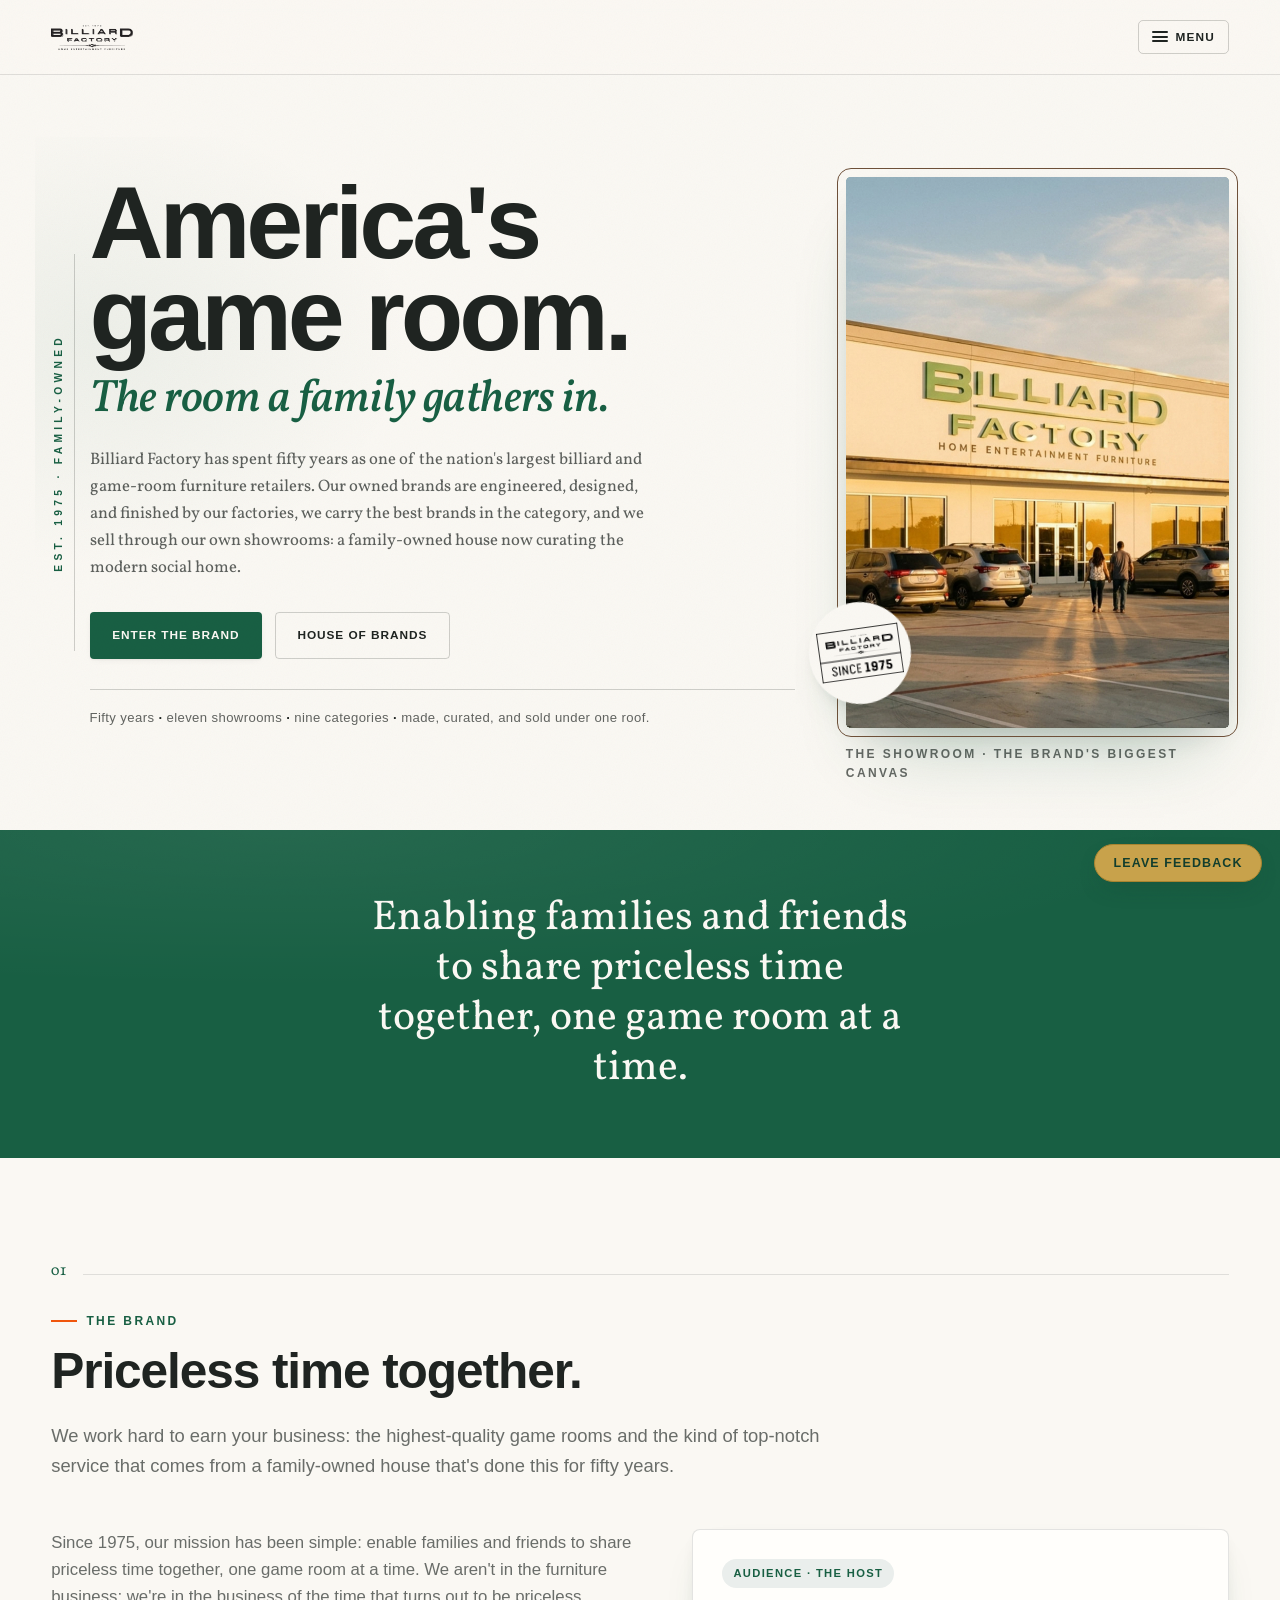
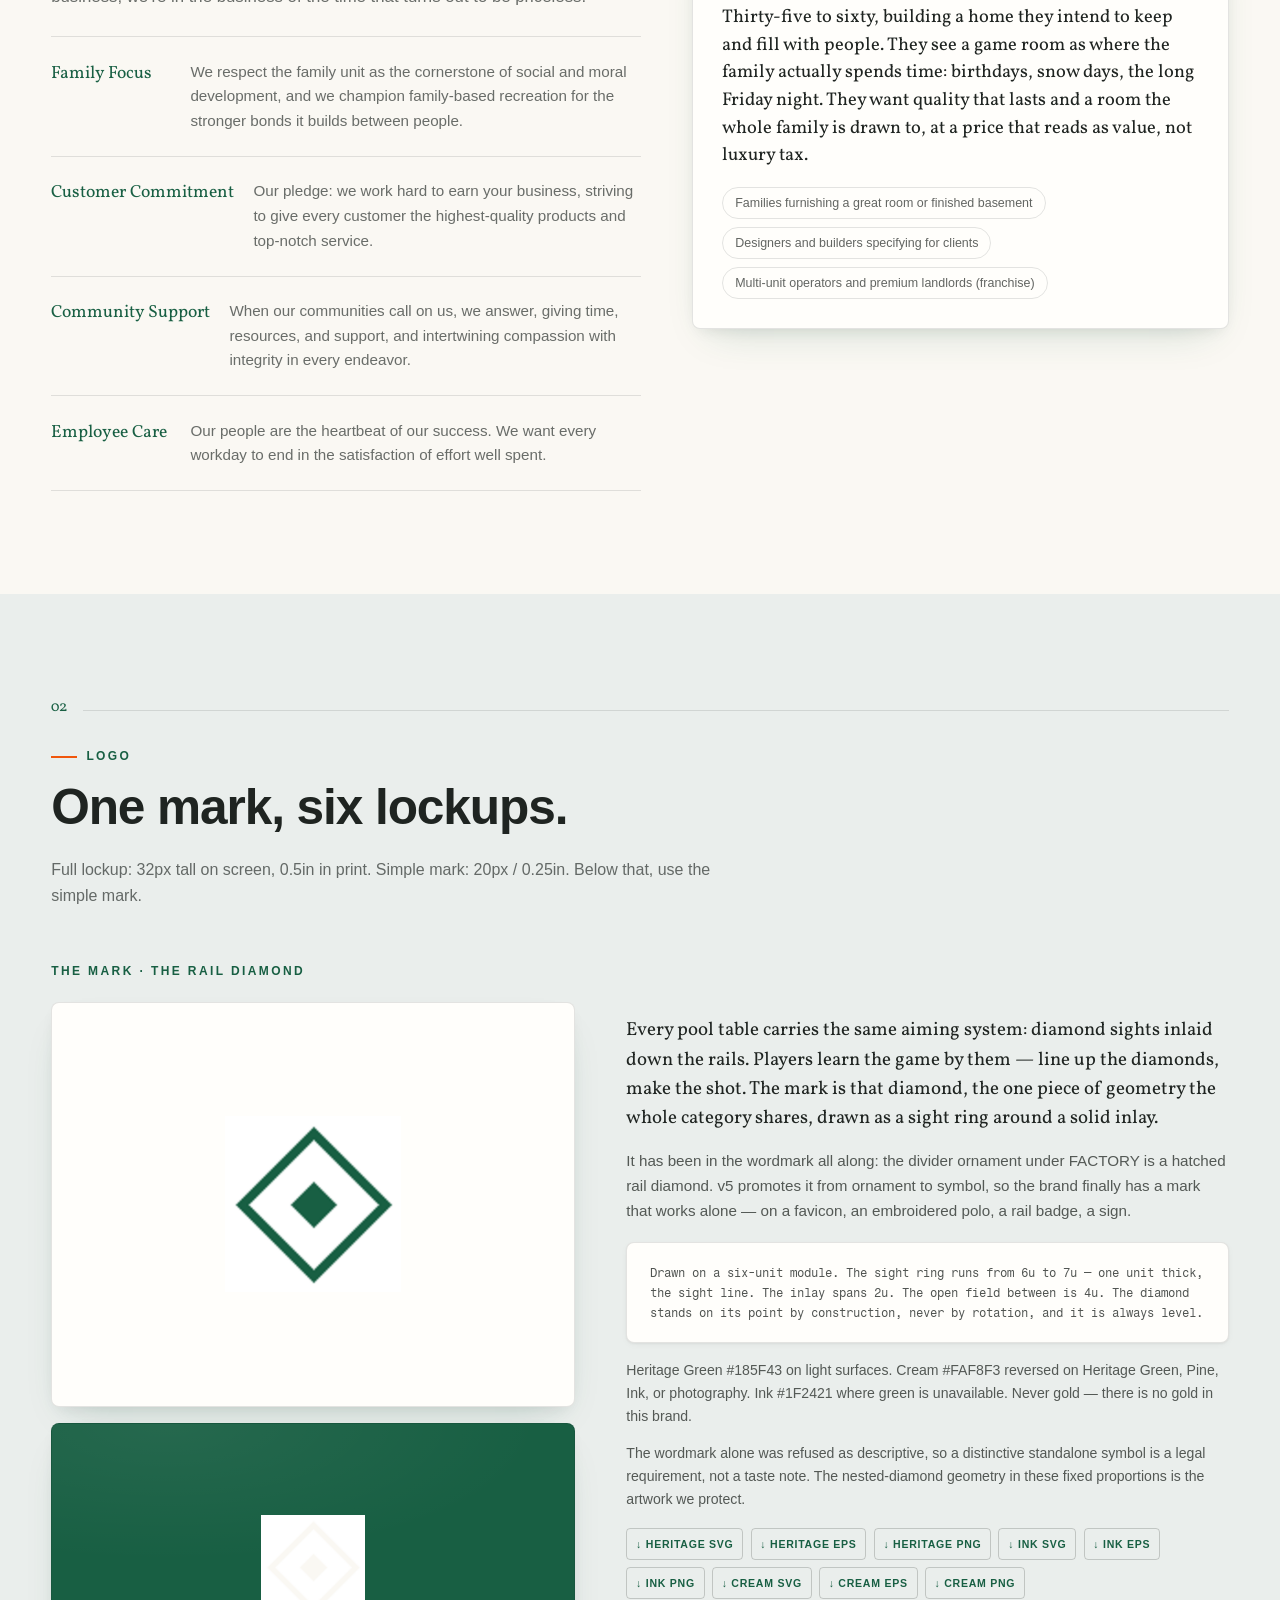
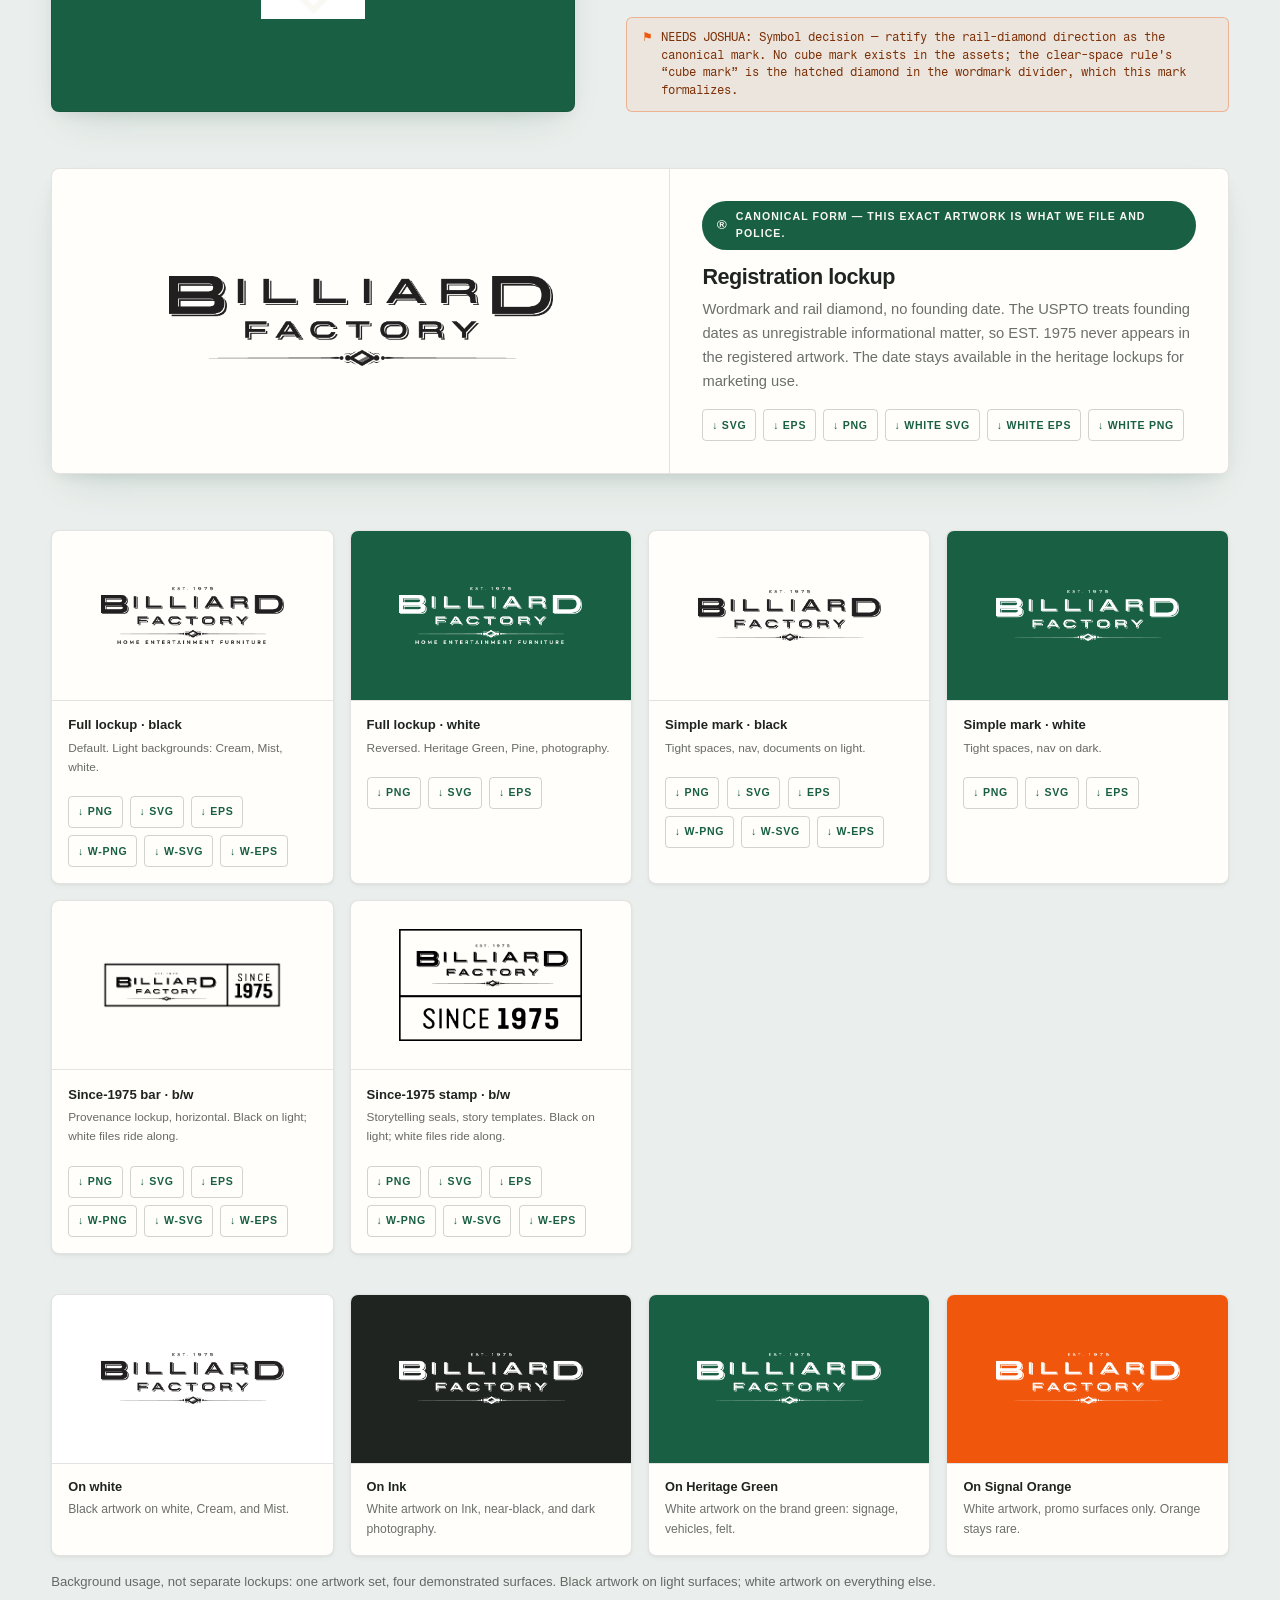
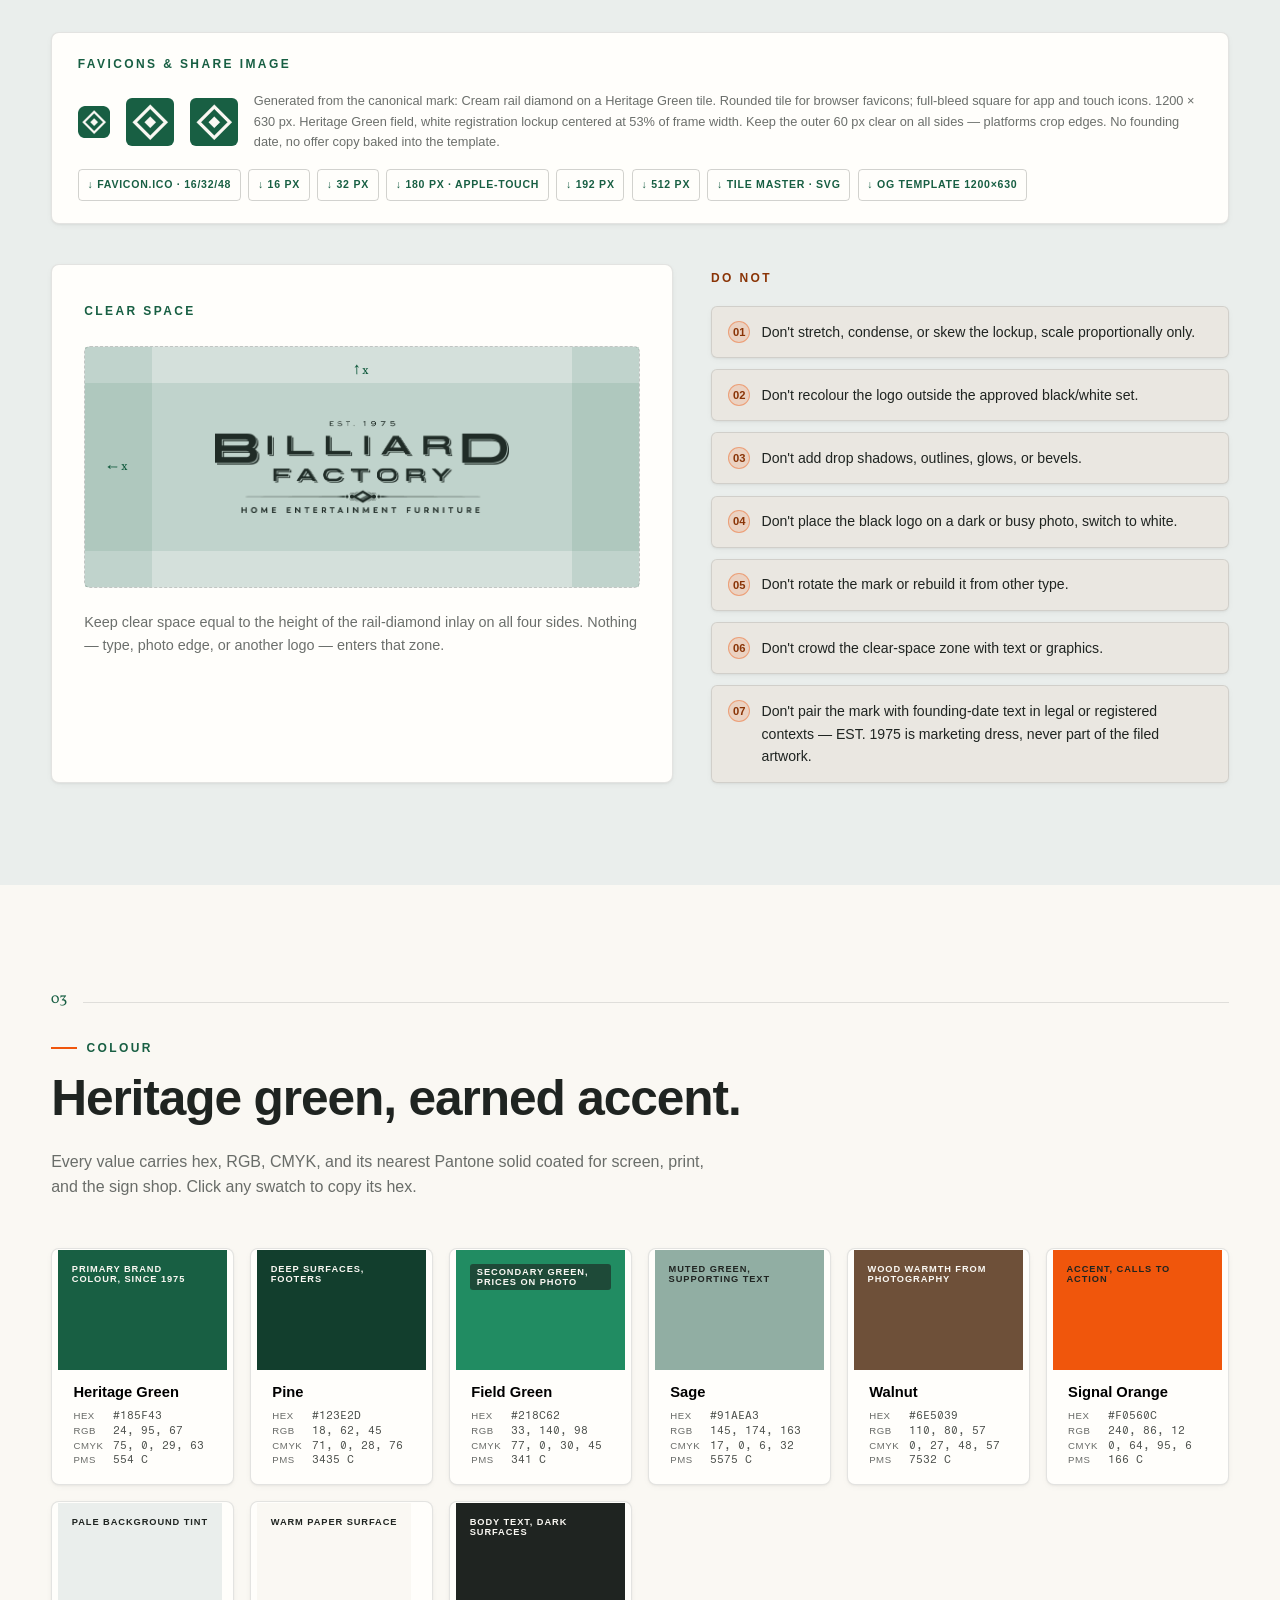
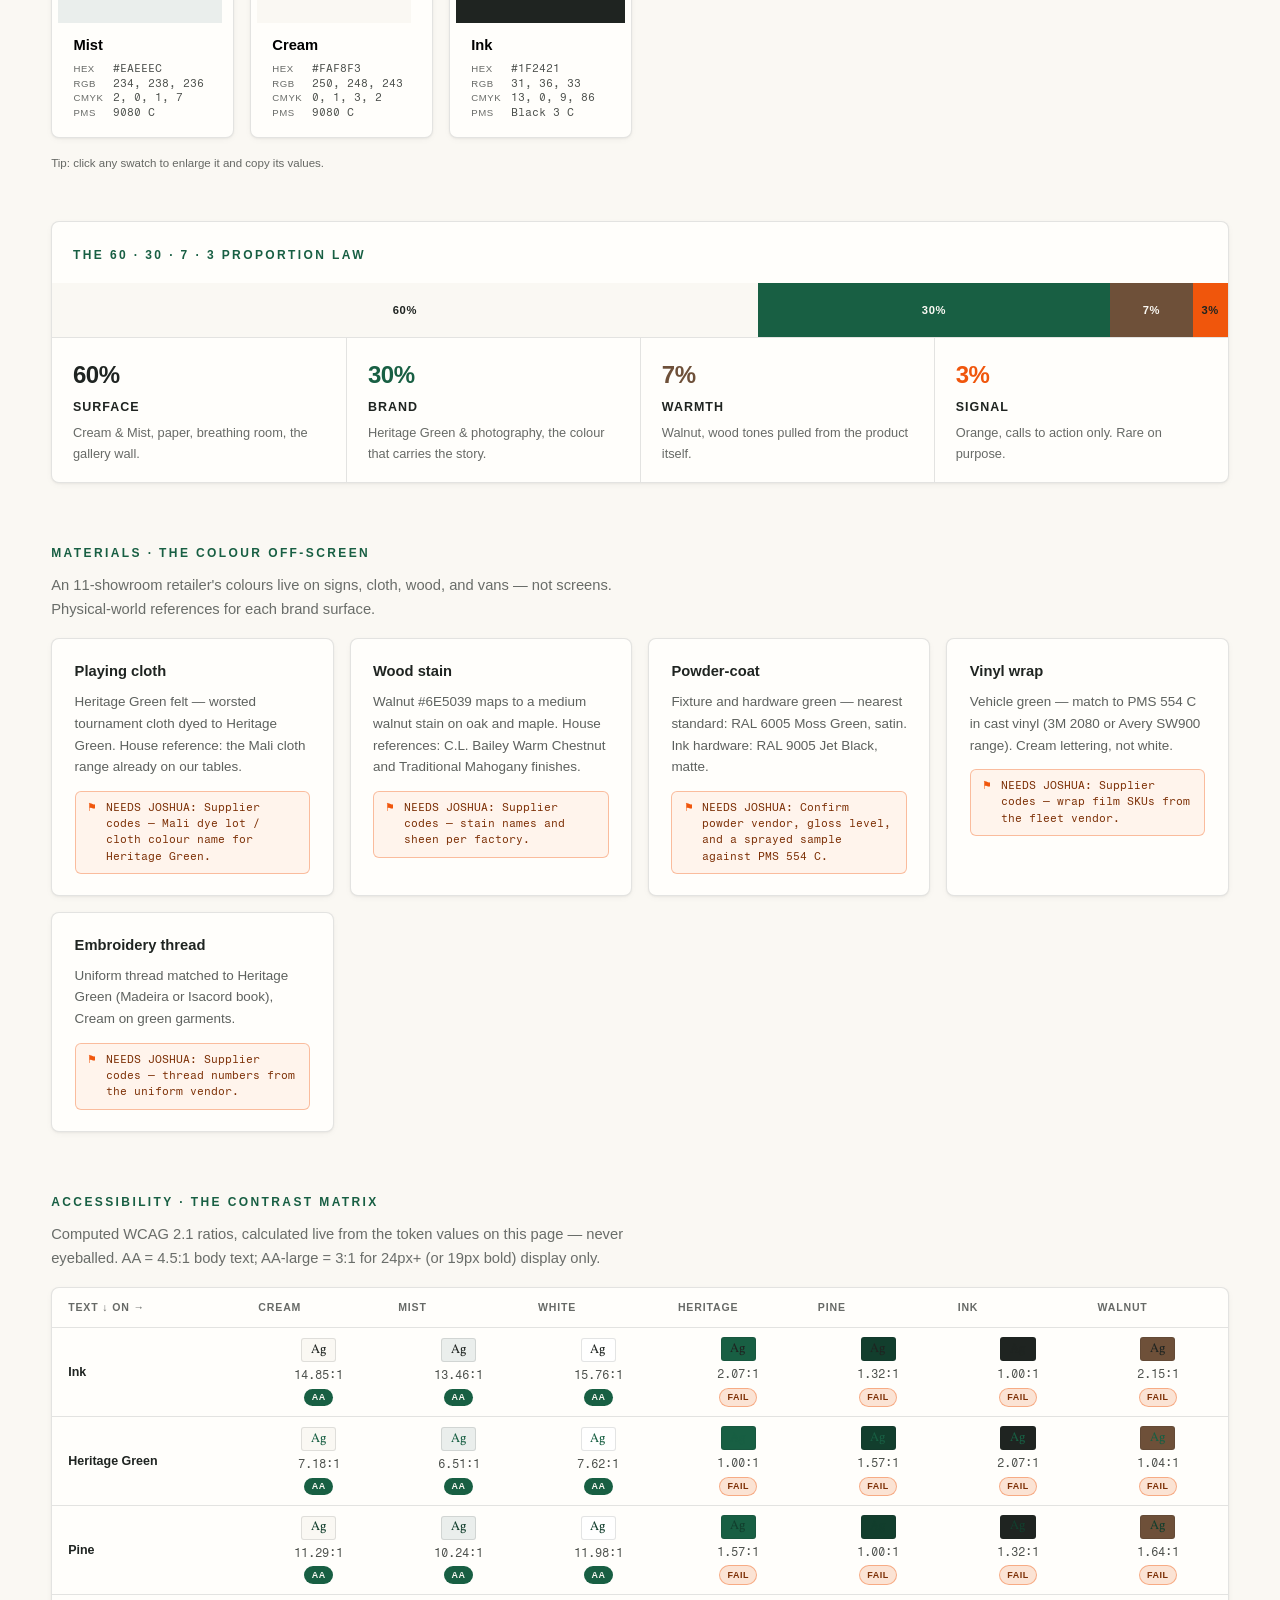
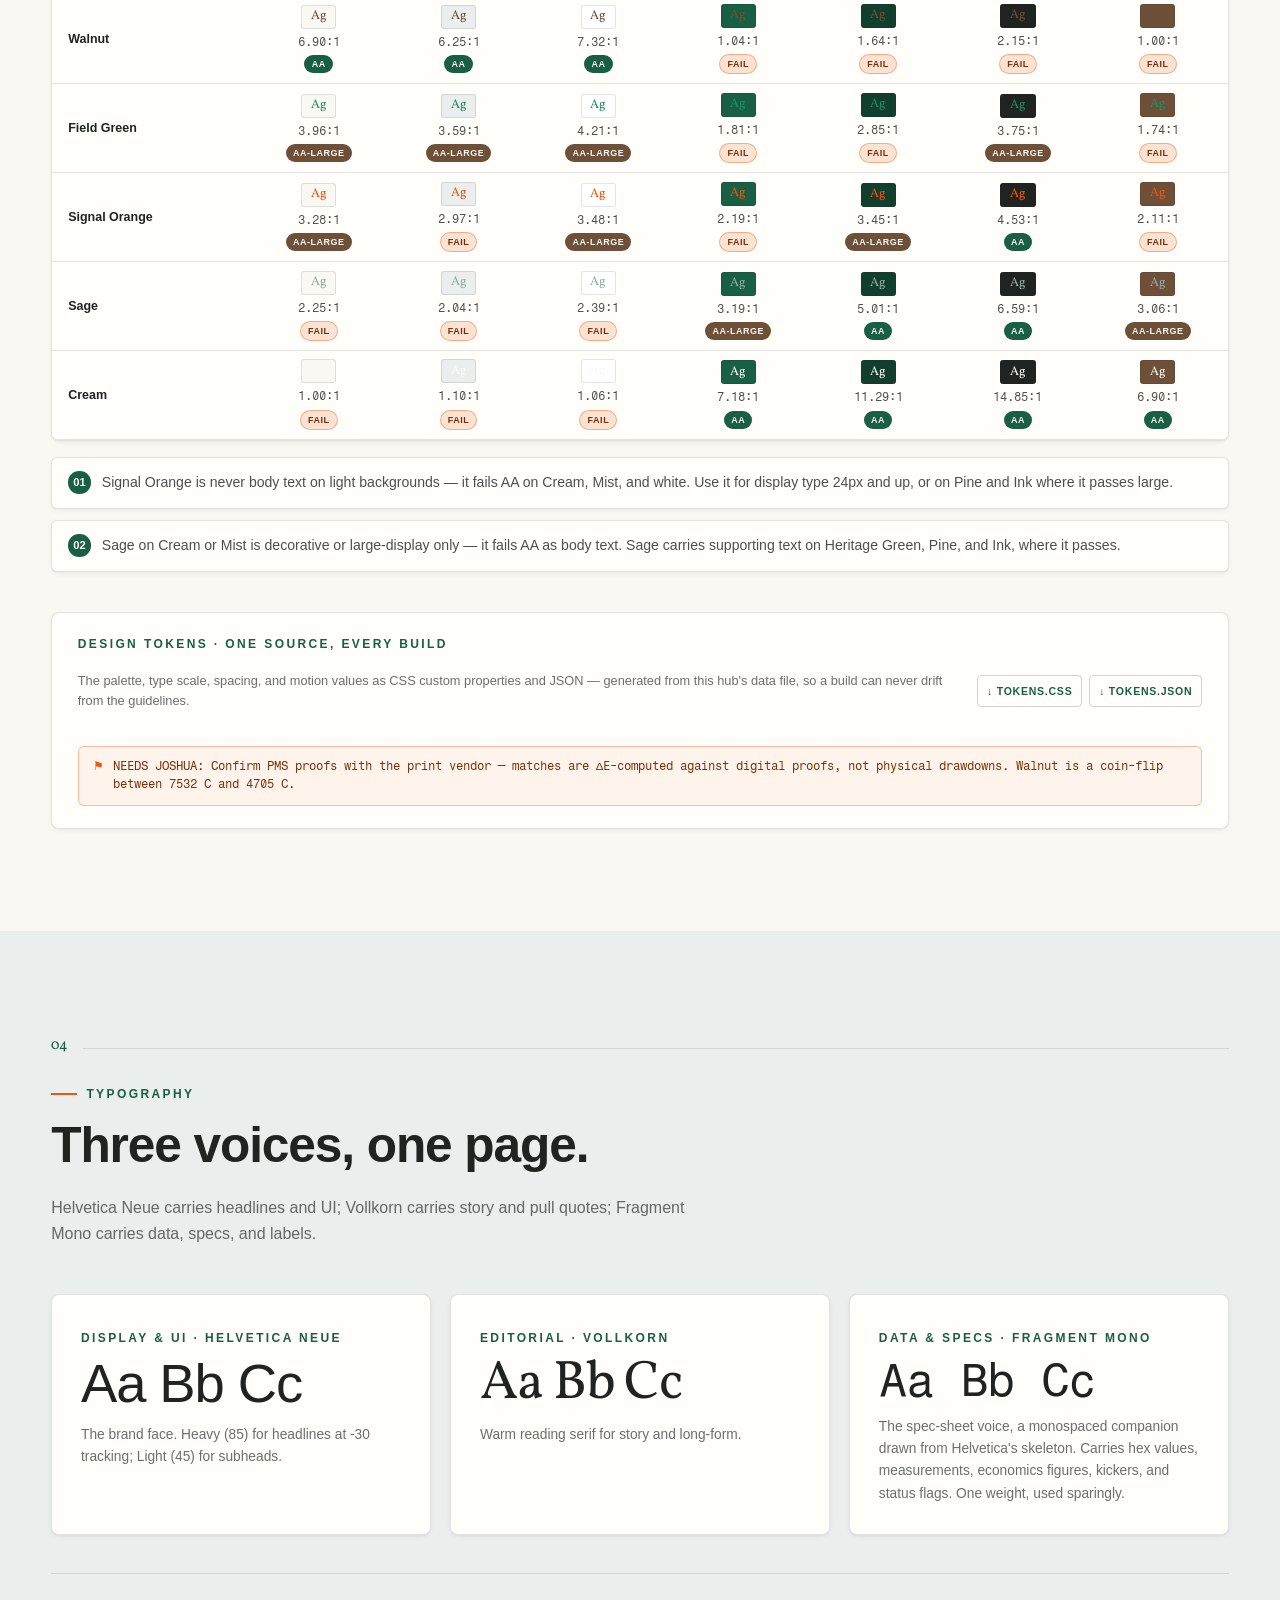
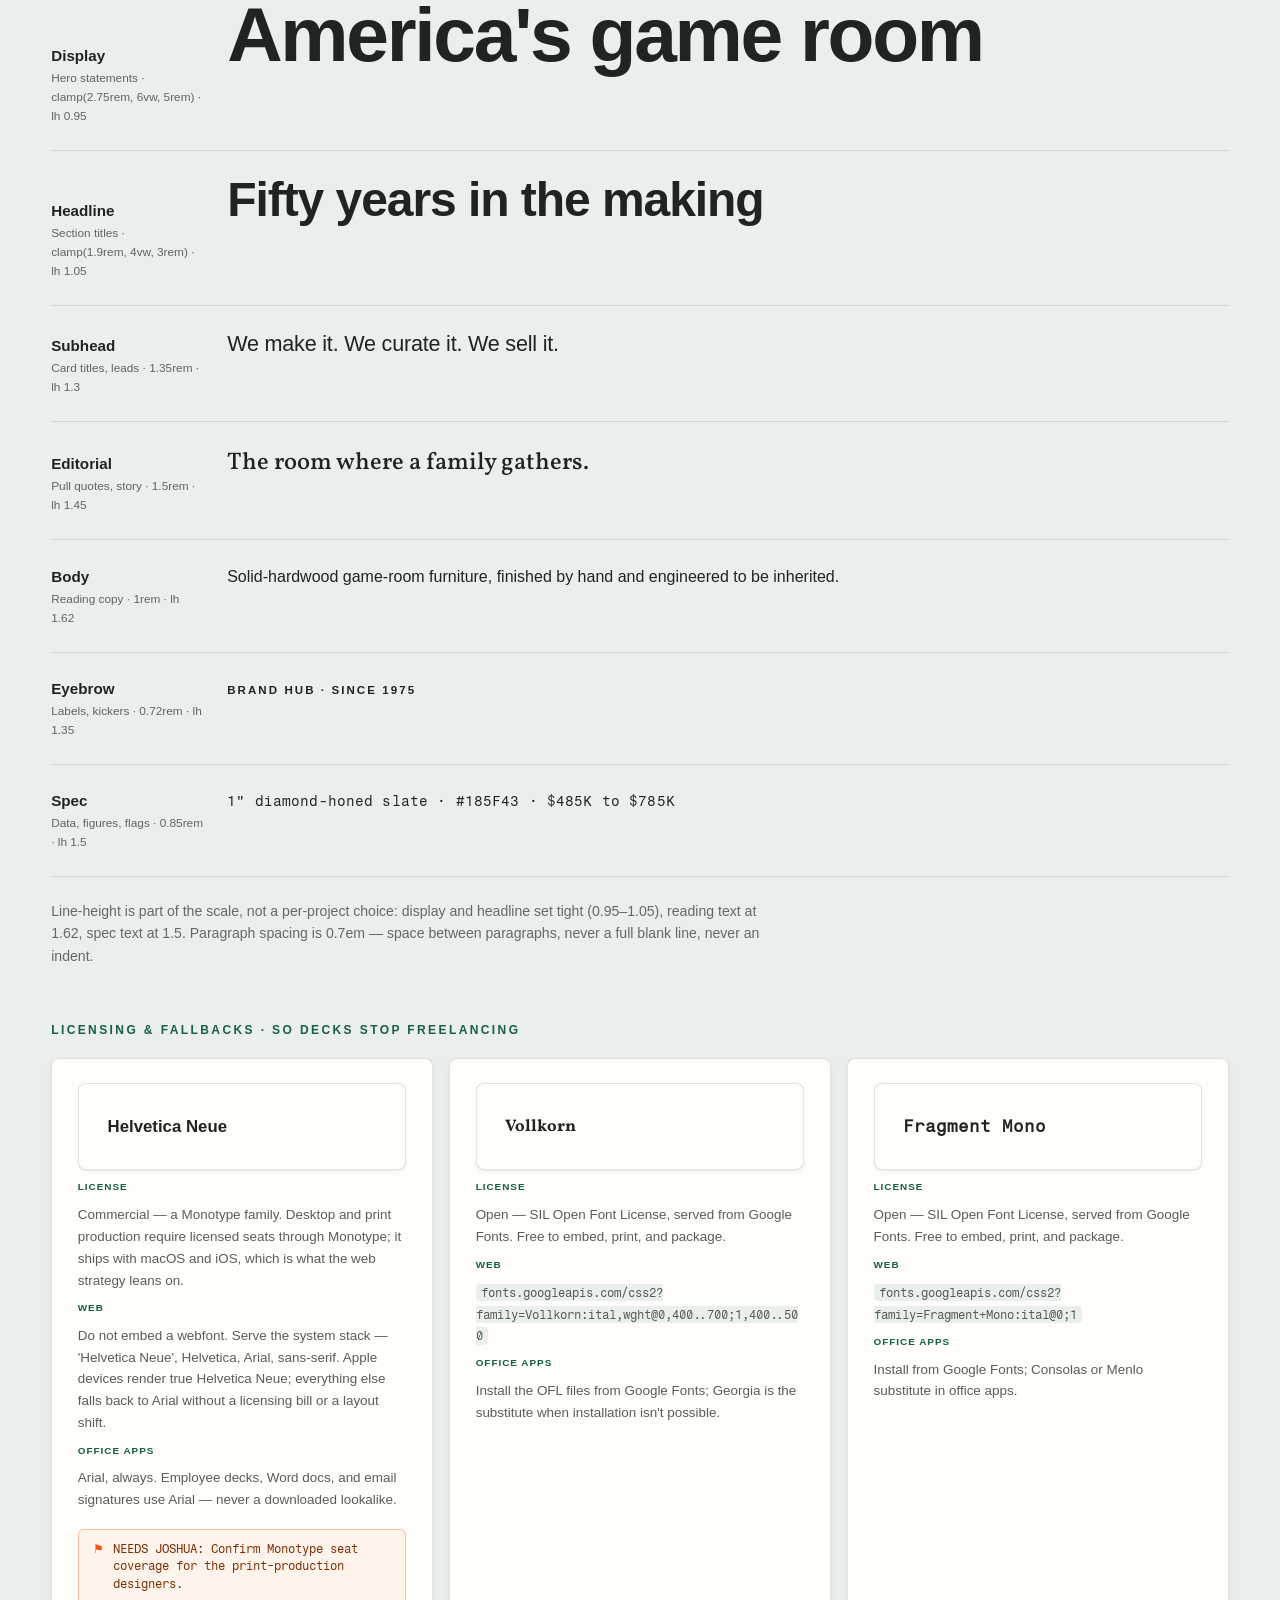
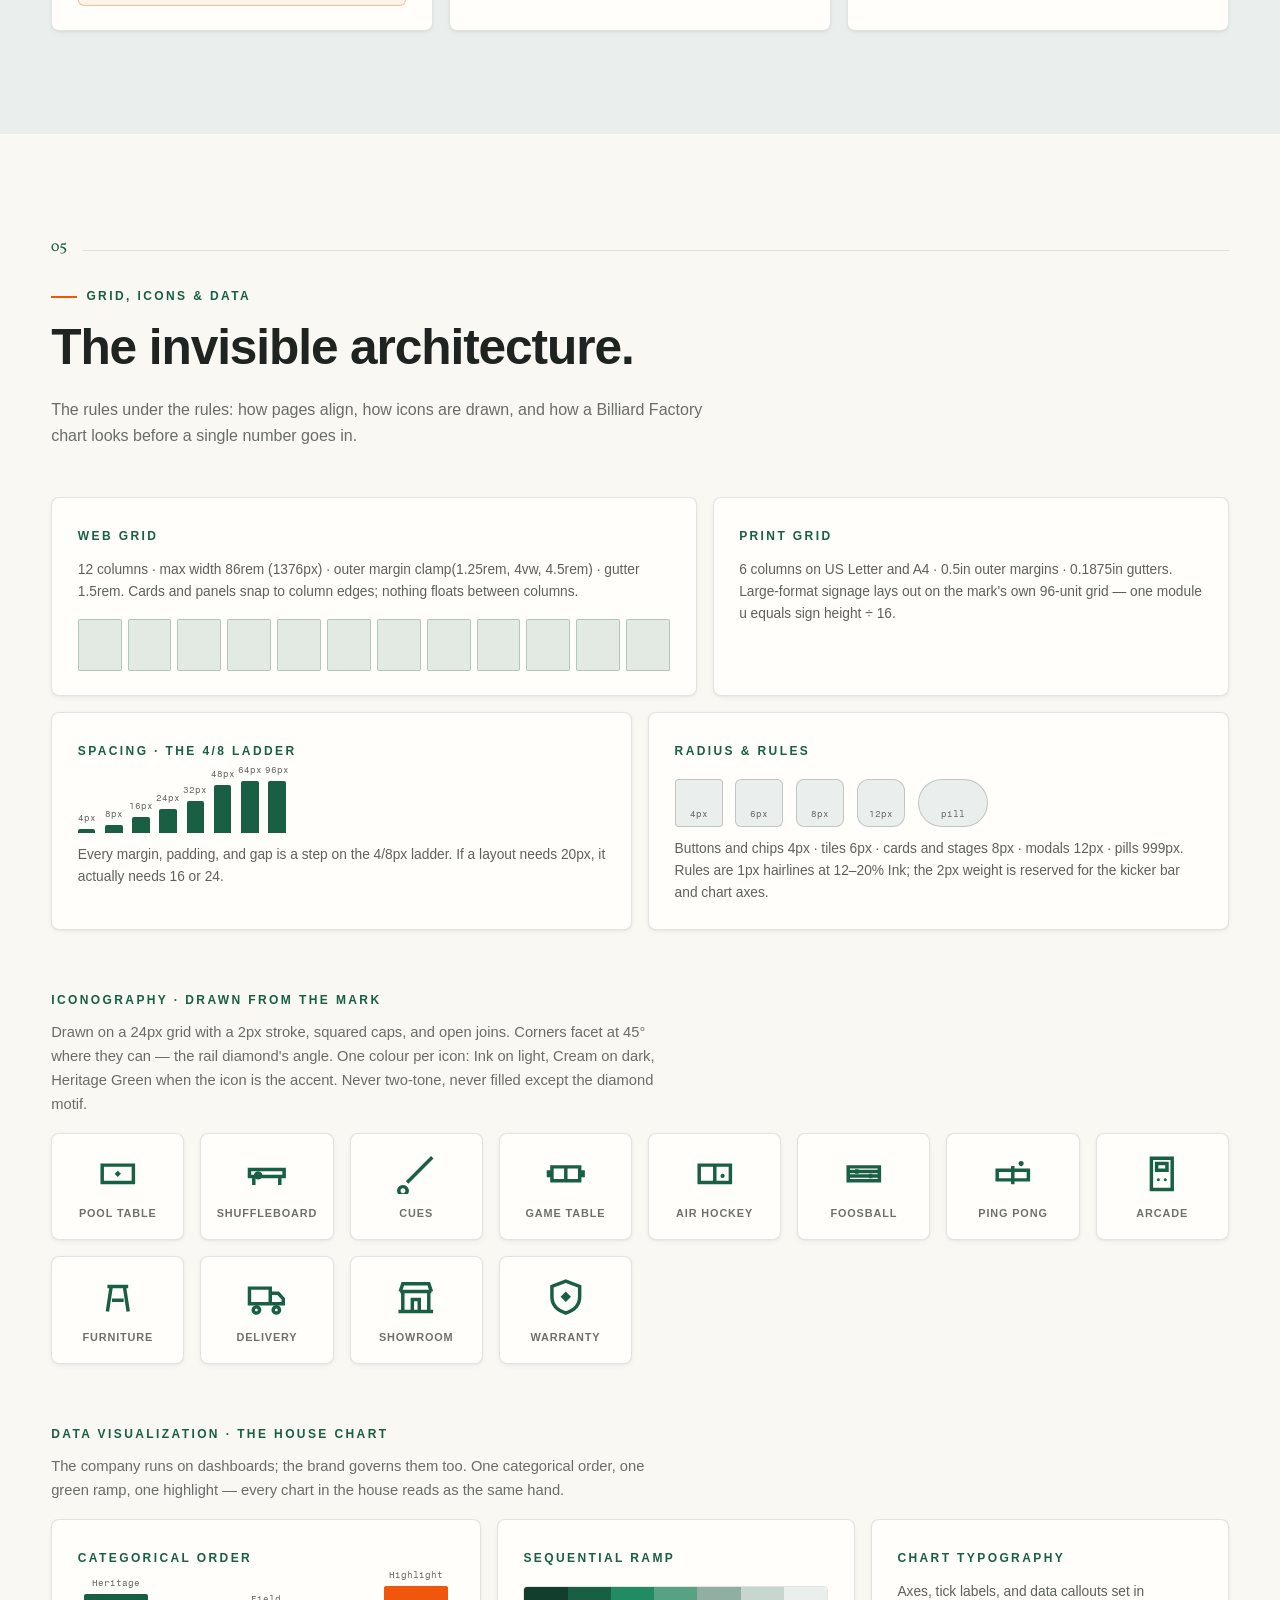
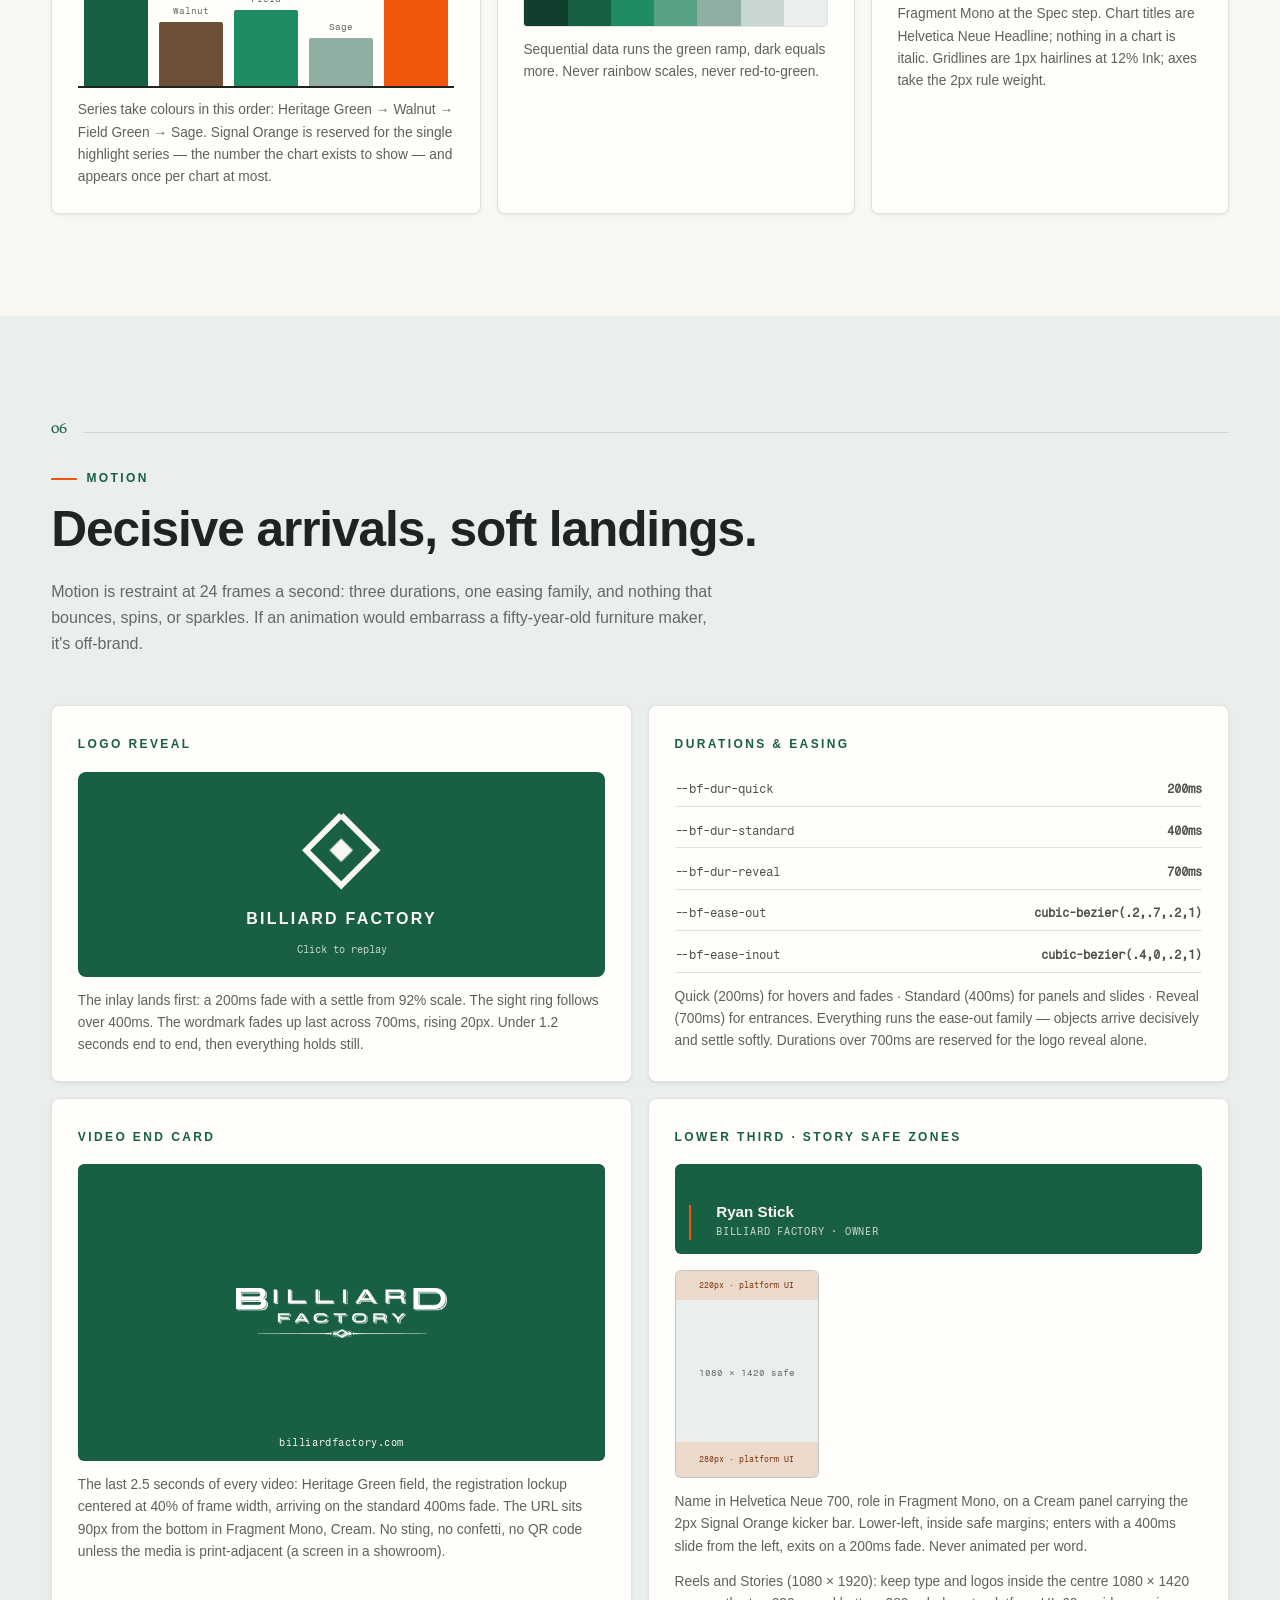
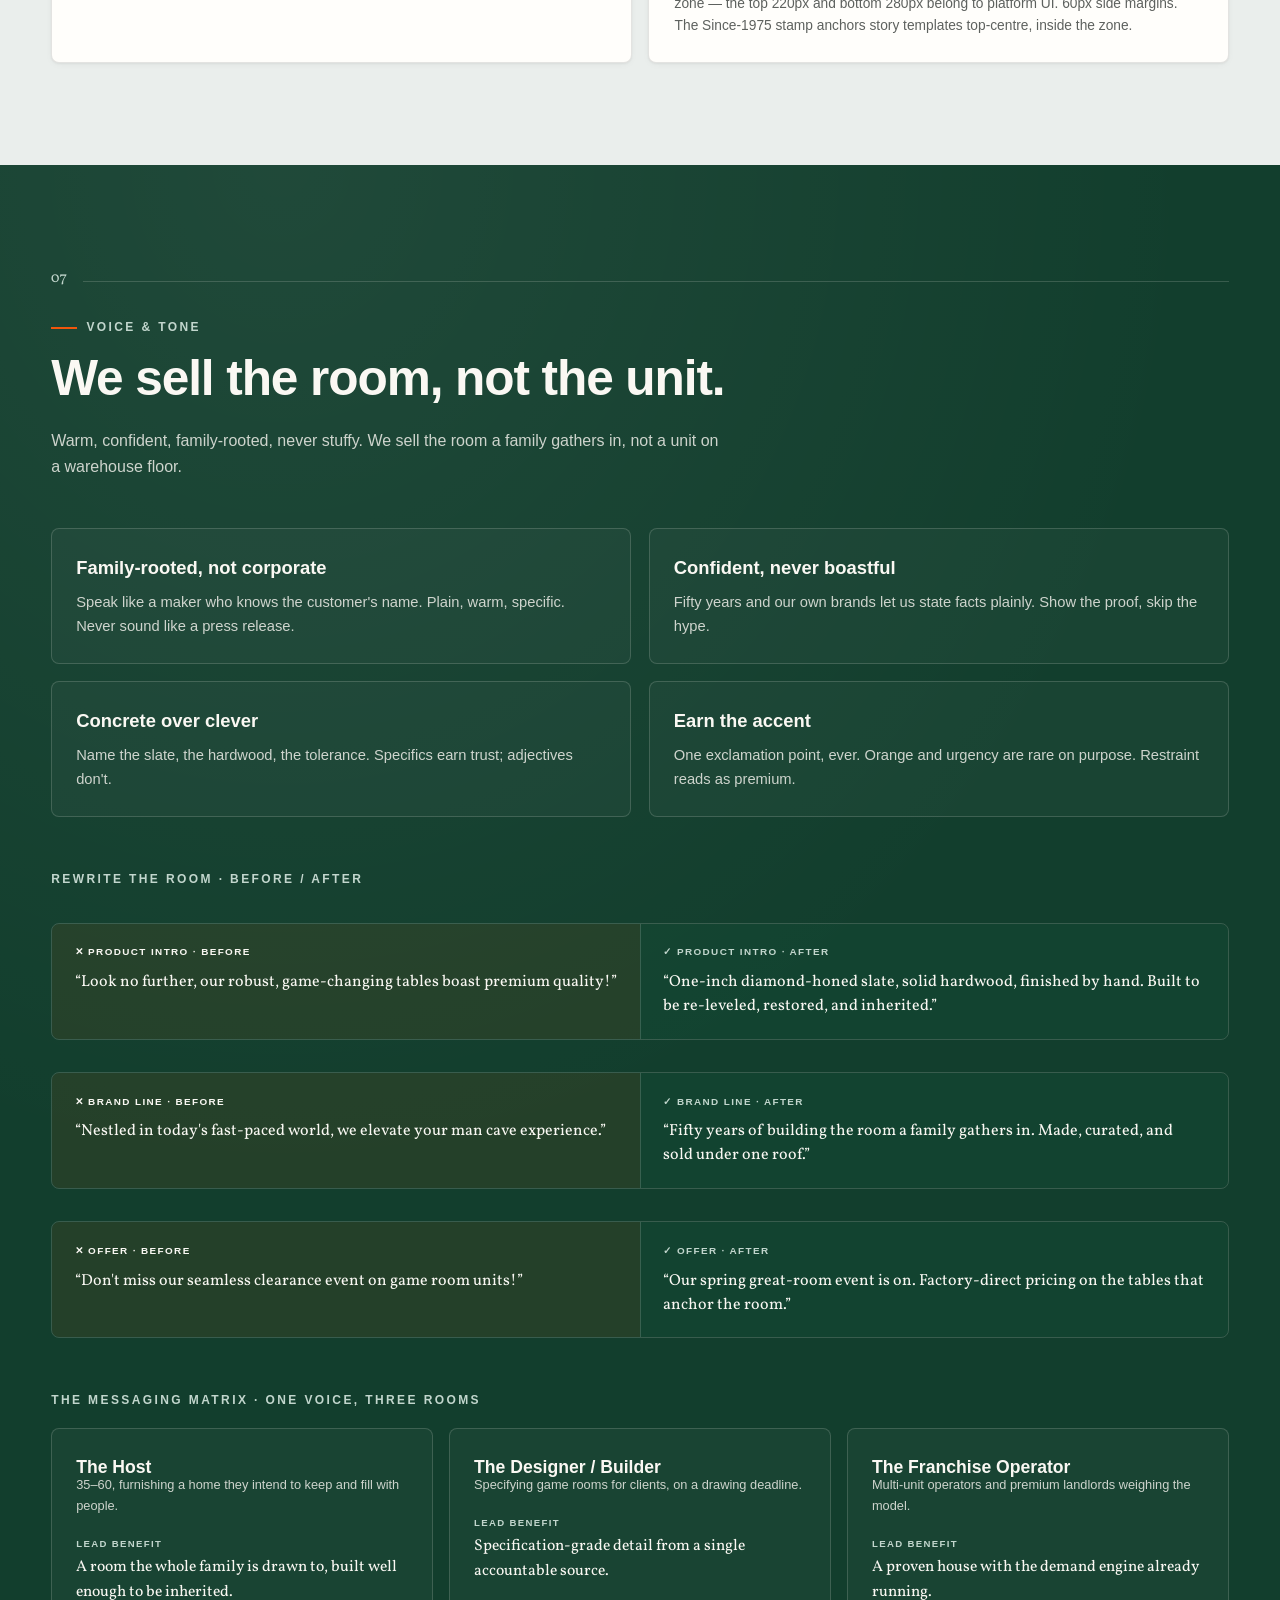
==== commit bcbc2840: "v5.1: hero image — the showroom at golden hour replaces the Addison product shot Mirrored into asset" ====
--- a/site-a-creative-hub/index.html
+++ b/site-a-creative-hub/index.html
@@ -339,6 +339,36 @@
 .dv-ramp{ display:flex; height:2.6rem; border-radius:4px; overflow:hidden; margin-top:1rem; border:1px solid var(--line); }
 .dv-ramp span{ flex:1; }
 
+/* ---------- campaigns (v5.1) ---------- */
+.cpn-lanes{ display:grid; grid-template-columns:repeat(3,1fr); gap:1rem; }
+@media(max-width:980px){ .cpn-lanes{ grid-template-columns:1fr; } }
+.cpn-lanes .ln2{ background:var(--paper); border:1px solid var(--line); border-radius:8px; padding:1.2rem 1.3rem; box-shadow:var(--sh-sm); }
+.cpn-lanes .ln2 .nm{ font-weight:700; font-size:.9rem; }
+.cpn-lanes .ln2 .nm .st{ font-family:var(--mono); font-size:.58rem; color:var(--forest); text-transform:uppercase; letter-spacing:.08em; margin-left:.4rem; }
+.cpn-lanes .ln2 p{ font-size:.82rem; color:rgba(31,36,33,.7); margin-top:.35rem; }
+.cpn-fmt{ display:grid; grid-template-columns:repeat(auto-fit,minmax(210px,1fr)); gap:1rem; }
+.cpn-fmt .f{ background:var(--paper); border:1px solid var(--line); border-radius:8px; padding:1.1rem 1.2rem; box-shadow:var(--sh-sm); }
+.cpn-fmt .f .nm{ font-weight:700; font-size:.86rem; margin-bottom:.3rem; }
+.cpn-fmt .f .sp{ font-family:var(--mono); font-size:.72rem; color:rgba(31,36,33,.72); }
+.cpn-sys{ display:grid; grid-template-columns:repeat(3,1fr); gap:1rem; }
+@media(max-width:1000px){ .cpn-sys{ grid-template-columns:1fr; } }
+.cpn-sys .sy{ background:var(--paper); border:1px solid var(--line); border-radius:8px; overflow:hidden; box-shadow:var(--sh-md); display:flex; flex-direction:column; }
+.cpn-sys .sy .stage{ aspect-ratio:4/5; background:var(--mint); overflow:hidden; }
+.cpn-sys .sy .stage img{ width:100%; height:100%; object-fit:cover; object-position:top; }
+.cpn-sys .sy .bd{ padding:1.3rem 1.4rem 1.5rem; }
+.cpn-sys .sy .nm{ font-weight:700; font-size:1.02rem; }
+.cpn-sys .sy .us{ font-family:var(--serif); font-style:italic; font-size:.88rem; color:var(--walnut); margin:.3rem 0 .6rem; }
+.cpn-sys .sy p{ font-size:.82rem; color:rgba(31,36,33,.72); }
+.cpn-sys .sy .ft{ font-family:var(--mono); font-size:.7rem; color:rgba(31,36,33,.72); background:var(--mint); border:1px solid var(--line); border-radius:6px; padding:.7rem .8rem; margin-top:.8rem; }
+.cpn-ship{ margin-top:3rem; background:var(--forest); color:var(--cream); border-radius:8px; padding:2rem 2.2rem; box-shadow:var(--sh-md); position:relative; overflow:hidden; }
+.cpn-ship::before{ content:""; position:absolute; inset:0; pointer-events:none; background:radial-gradient(120% 80% at 22% 0%, rgba(255,255,255,.06), transparent 60%); }
+.cpn-ship > *{ position:relative; }
+.cpn-ship .h{ font-weight:700; font-size:1.15rem; margin-bottom:.9rem; }
+.cpn-ship p{ font-size:.92rem; color:rgba(250,248,243,.85); margin-bottom:.7rem; }
+.cpn-ship ol{ margin:.4rem 0 0; padding:0; list-style:none; display:grid; gap:.55rem; counter-reset:sc; }
+.cpn-ship li{ font-size:.9rem; color:rgba(250,248,243,.85); padding-left:2rem; position:relative; counter-increment:sc; }
+.cpn-ship li::before{ content:counter(sc,decimal-leading-zero); position:absolute; left:0; top:.05em; font-family:var(--mono); font-size:.7rem; color:var(--sage-2); }
+
 /* ---------- legal & governance (v5) ---------- */
 .lg{ display:grid; grid-template-columns:1fr 1fr; gap:1rem; }
 @media(max-width:880px){ .lg{ grid-template-columns:1fr; } }
@@ -538,9 +568,10 @@
       <a href="#voice"><span class="ix">07</span>Voice</a>
       <a href="#imagery"><span class="ix">08</span>Imagery</a>
       <a href="#apps"><span class="ix">09</span>Applications</a>
-      <a href="#house"><span class="ix">10</span>House</a>
-      <a href="#range"><span class="ix">11</span>Range</a>
-      <a href="#legal"><span class="ix">12</span>Legal</a>
+      <a href="#campaigns"><span class="ix">10</span>Campaigns</a>
+      <a href="#house"><span class="ix">11</span>House</a>
+      <a href="#range"><span class="ix">12</span>Range</a>
+      <a href="#legal"><span class="ix">13</span>Legal</a>
     </nav>
     <a class="btn btn-forest" href="#logo">Brand Kit</a>
     <button class="nav-toggle" aria-label="Open section menu" aria-controls="tocMobile" aria-expanded="false"><span class="bars"><span></span></span> Menu</button>
@@ -555,9 +586,10 @@
     <a href="#voice"><span class="ix">07</span>Voice</a>
     <a href="#imagery"><span class="ix">08</span>Imagery</a>
     <a href="#apps"><span class="ix">09</span>Applications</a>
-    <a href="#house"><span class="ix">10</span>House of Brands</a>
-    <a href="#range"><span class="ix">11</span>The Range</a>
-    <a href="#legal"><span class="ix">12</span>Legal &amp; Governance</a>
+    <a href="#campaigns"><span class="ix">10</span>Campaigns</a>
+    <a href="#house"><span class="ix">11</span>House of Brands</a>
+    <a href="#range"><span class="ix">12</span>The Range</a>
+    <a href="#legal"><span class="ix">13</span>Legal &amp; Governance</a>
   </nav>
 </header>
 
@@ -576,10 +608,10 @@
     </div>
     <div class="hero-figwrap reveal">
       <figure class="hero-fig ph" data-label="Billiard Factory" style="margin:0">
-        <img src="https://ik.imagekit.io/billiardfactory/estoris/images/C.L.%20Bailey%20Co./products/pool-tables/Addison/Black/addison_vJxW01dqd.jpg?tr=f-auto,q-85,w-1000&updatedAt=1777486018875" alt="C.L. Bailey Addison slate pool table in a designed great room" loading="eager" onerror="this.style.display='none'"/>
+        <img src="../assets/brand-hero-showroom.jpg" alt="A Billiard Factory showroom at golden hour — green channel letters over the entrance as customers walk in" loading="eager" style="object-position:50% 40%" onerror="this.style.display='none'"/>
       </figure>
       <div class="hero-seal"><img src="../assets/logos/bf-since1975-stories-black.png" alt="Since 1975" onerror="this.parentNode.style.display='none'"/></div>
-      <p class="eyebrow hero-cap" style="color:rgba(31,36,33,.68);font-size:.75rem">The C.L. Bailey Addison · one of nine signature collections</p>
+      <p class="eyebrow hero-cap" style="color:rgba(31,36,33,.68);font-size:.75rem">The showroom · the brand's biggest canvas</p>
     </div>
   </div>
 </section>
@@ -901,10 +933,41 @@
   </div>
 </section>
 
-<!-- ===== 10 · HOUSE OF BRANDS / ARCHITECTURE ===== -->
+<!-- ===== 10 · CAMPAIGNS (v5.1) ===== -->
+<section id="campaigns" class="pad">
+  <div class="wrap">
+    <div class="sec-mark reveal"><span class="no" data-secno>10</span><span class="ln"></span></div>
+    <div class="sec-head reveal">
+      <div>
+        <span class="kicker eyebrow"><span class="bar"></span> Campaigns</span>
+        <h2 class="sec-title">The promo engine.</h2>
+      </div>
+      <p class="measure muted" id="cpn-intro"></p>
+    </div>
+
+    <div class="reveal" style="margin-bottom:1rem"><span class="eyebrow" style="color:var(--forest)">How a campaign is built</span>
+      <p class="measure muted" id="cpn-model" style="margin-top:.6rem;font-size:.92rem"></p></div>
+    <div class="cpn-lanes reveal" id="cpn-lanes"></div>
+    <p class="measure muted reveal" id="cpn-rhythm" style="font-size:.9rem;margin-top:1rem"></p>
+
+    <div class="reveal" style="margin:3rem 0 1rem"><span class="eyebrow" style="color:var(--forest)">The format grid</span></div>
+    <div class="cpn-fmt reveal" id="cpn-formats"></div>
+    <p class="measure muted reveal" id="cpn-fmt-note" style="font-size:.9rem;margin-top:1rem"></p>
+
+    <div class="reveal" style="margin:3.5rem 0 1rem"><span class="eyebrow" style="color:var(--forest)">The three art systems</span></div>
+    <div class="cpn-sys reveal" id="cpn-systems"></div>
+
+    <div class="reveal" style="margin:3.5rem 0 1rem"><span class="eyebrow" style="color:var(--forest)">The ten promo laws</span></div>
+    <div class="reveal" id="cpn-laws" style="display:grid;gap:.7rem"></div>
+
+    <div class="cpn-ship reveal" id="cpn-ship"></div>
+  </div>
+</section>
+
+<!-- ===== 11 · HOUSE OF BRANDS / ARCHITECTURE ===== -->
 <section id="house" class="is-mint pad">
   <div class="wrap">
-    <div class="sec-mark reveal"><span class="no">10</span><span class="ln"></span></div>
+    <div class="sec-mark reveal"><span class="no">11</span><span class="ln"></span></div>
     <div class="sec-head reveal">
       <div>
         <span class="kicker eyebrow"><span class="bar"></span> Brand Architecture</span>
@@ -933,10 +996,10 @@
   </div>
 </section>
 
-<!-- ===== 11 · THE RANGE ===== -->
+<!-- ===== 12 · THE RANGE ===== -->
 <section id="range" class="pad">
   <div class="wrap">
-    <div class="sec-mark reveal"><span class="no">11</span><span class="ln"></span></div>
+    <div class="sec-mark reveal"><span class="no">12</span><span class="ln"></span></div>
     <div class="sec-head reveal">
       <div>
         <span class="kicker eyebrow"><span class="bar"></span> The Range</span>
@@ -951,7 +1014,7 @@
 <!-- ===== LEGAL & GOVERNANCE (v5) ===== -->
 <section id="legal" class="pad">
   <div class="wrap">
-    <div class="sec-mark reveal"><span class="no" data-secno>12</span><span class="ln"></span></div>
+    <div class="sec-mark reveal"><span class="no" data-secno>13</span><span class="ln"></span></div>
     <div class="sec-head reveal">
       <div>
         <span class="kicker eyebrow"><span class="bar"></span> Legal &amp; Governance</span>
@@ -1007,7 +1070,7 @@
     </div>
     <div class="col">
       <p class="eyebrow" style="color:var(--sage-2);margin-bottom:.8rem">Guidelines</p>
-      <p><a href="#brand">The Brand</a> · <a href="#logo">Logo</a> · <a href="#colour">Colour</a> · <a href="#type">Type</a> · <a href="#grid">Grid &amp; Data</a> · <a href="#motion">Motion</a> · <a href="#voice">Voice</a> · <a href="#imagery">Imagery</a> · <a href="#apps">Applications</a> · <a href="#house">House of Brands</a> · <a href="#range">The Range</a> · <a href="#legal">Legal</a></p>
+      <p><a href="#brand">The Brand</a> · <a href="#logo">Logo</a> · <a href="#colour">Colour</a> · <a href="#type">Type</a> · <a href="#grid">Grid &amp; Data</a> · <a href="#motion">Motion</a> · <a href="#voice">Voice</a> · <a href="#imagery">Imagery</a> · <a href="#apps">Applications</a> · <a href="#campaigns">Campaigns</a> · <a href="#house">House of Brands</a> · <a href="#range">The Range</a> · <a href="#legal">Legal</a></p>
     </div>
     <div class="col">
       <p class="eyebrow" style="color:var(--sage-2);margin-bottom:.8rem">Colophon</p>
@@ -1378,6 +1441,27 @@
       <div class="body"><h3>${esc(c.name)}</h3><p>${esc(c.blurb)}</p><div class="more">Shop ${esc(c.name)} →</div></div>
     </a>`).join(''));
 
+  // ---- 10 · CAMPAIGNS (v5.1) ----
+  const CP=D.campaigns;
+  if(CP){
+    txt('cpn-intro', CP.intro||'');
+    txt('cpn-model', (CP.model&&CP.model.body)||'');
+    txt('cpn-rhythm', (CP.model&&CP.model.rhythm)||'');
+    set('cpn-lanes', ((CP.model&&CP.model.lanes)||[]).map(l=>{
+      const st=/standing/.test(l.name)?'<span class="st">standing</span>':'';
+      return `<div class="ln2"><div class="nm">${esc(l.name.replace(' · standing',''))}${st}</div><p>${esc(l.role)}</p></div>`;
+    }).join(''));
+    set('cpn-formats', (CP.formats||[]).map(f=>`<div class="f"><div class="nm">${esc(f.name)}</div><div class="sp">${esc(f.spec)}</div></div>`).join(''));
+    txt('cpn-fmt-note', CP.formatsNote||'');
+    set('cpn-systems', (CP.systems||[]).map(y=>`
+      <div class="sy"><div class="stage"><img src="${esc(y.img)}" alt="${esc(y.name)} reference piece" loading="lazy" onerror="this.parentNode.style.display='none'"/></div>
+        <div class="bd"><div class="nm">${esc(y.name)}</div><div class="us">${esc(y.use)}</div><p>${esc(y.spec)}</p>
+        ${y.footer?`<div class="ft">${esc(y.footer)}</div>`:''}</div></div>`).join(''));
+    set('cpn-laws', (CP.laws||[]).map((r,i)=>`<div class="cmx-rule"><span class="no">${String(i+1).padStart(2,'0')}</span><span>${esc(r)}</span></div>`).join(''));
+    const SH=CP.shipping;
+    if(SH) set('cpn-ship', `<div class="h">Filing &amp; shipping</div><p>${esc(SH.path||'')}</p><p>${esc(SH.record||'')}</p><ol>${(SH.checklist||[]).map(c=>`<li>${esc(c)}</li>`).join('')}</ol>`);
+  }
+
   // ---- LEGAL & GOVERNANCE (v5) ----
   const LG=D.legal;
   if(LG){
@@ -1425,7 +1509,7 @@
 
   // ---- scroll-spy + back-to-top (one throttled passive listener) ----
   const links=document.querySelectorAll('.toc a, .toc-mobile a');
-  const spyIds=['brand','logo','colour','type','grid','motion','voice','imagery','apps','house','range','legal'];
+  const spyIds=['brand','logo','colour','type','grid','motion','voice','imagery','apps','campaigns','house','range','legal'];
   const top=document.getElementById('toTop');
   if(top) top.addEventListener('click',()=>window.scrollTo({top:0,behavior:'smooth'}));
   const spyEls=spyIds.map(id=>document.getElementById(id)).filter(Boolean);
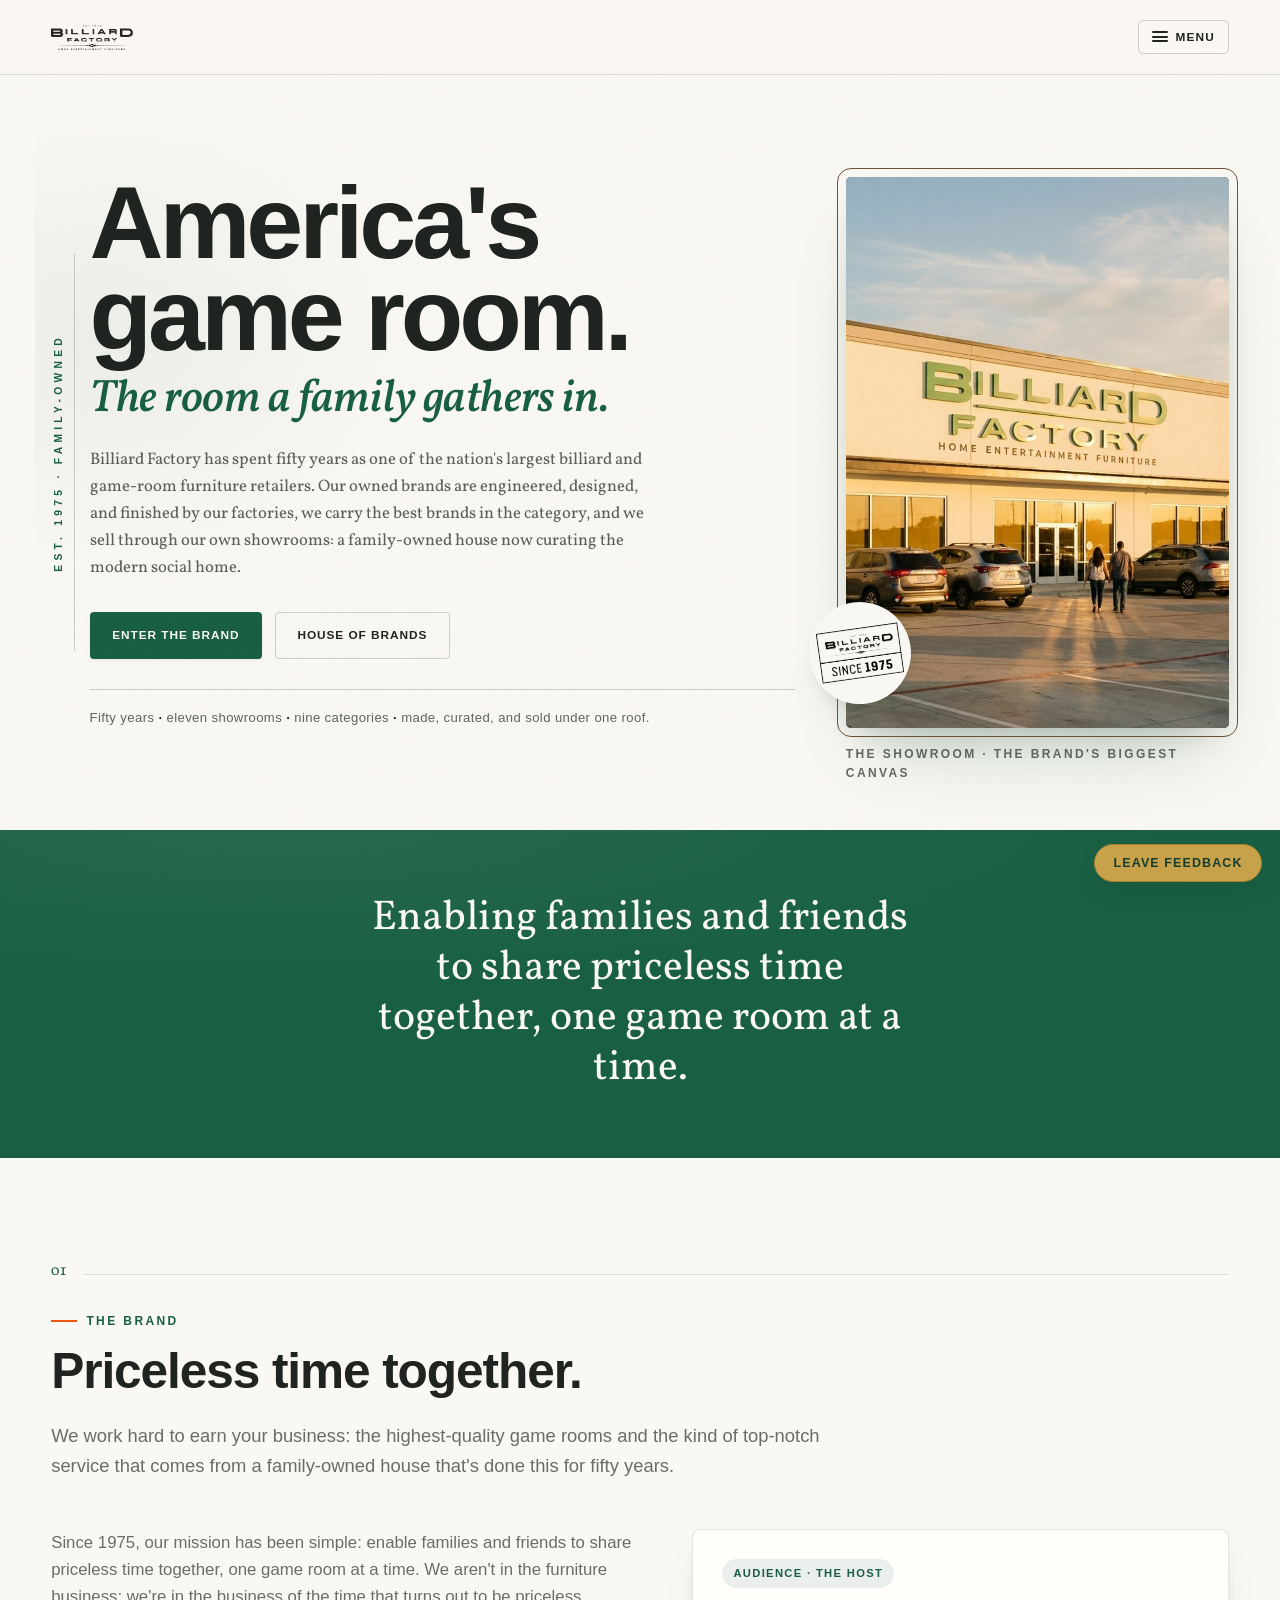
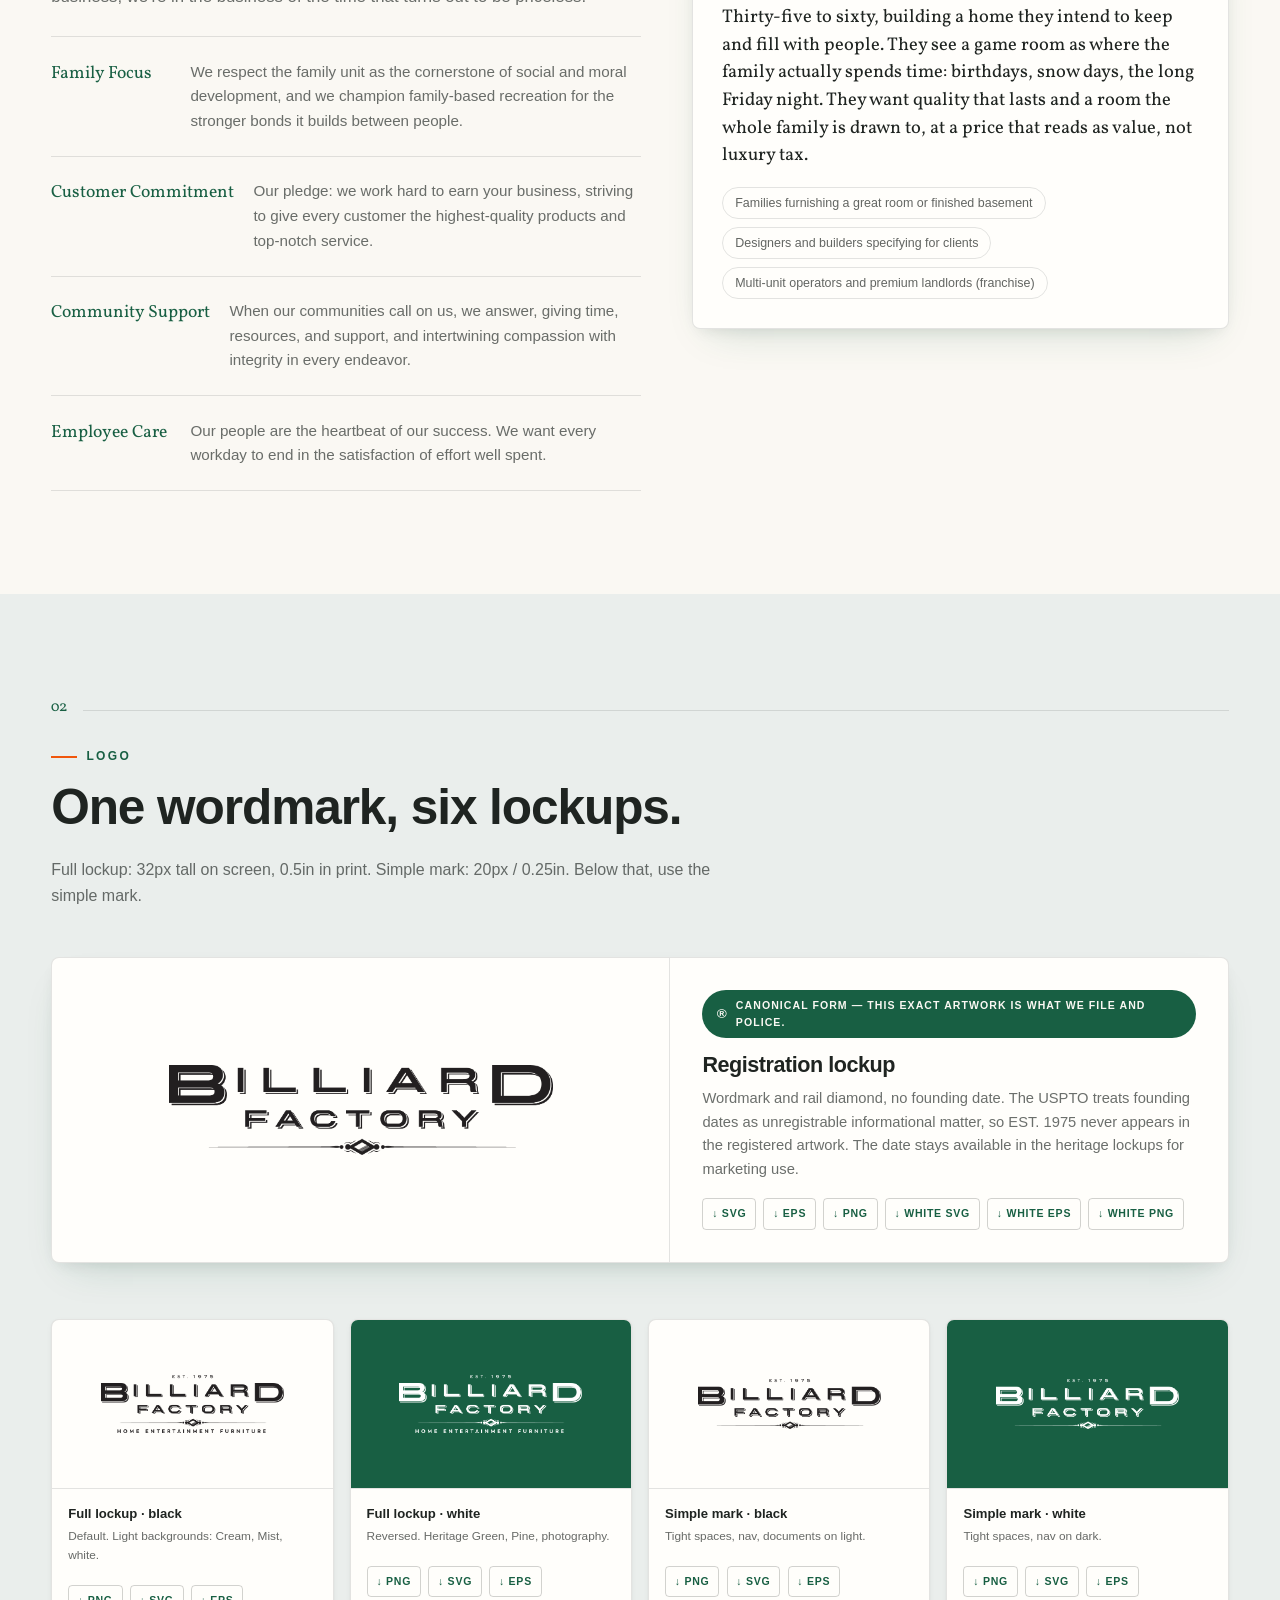
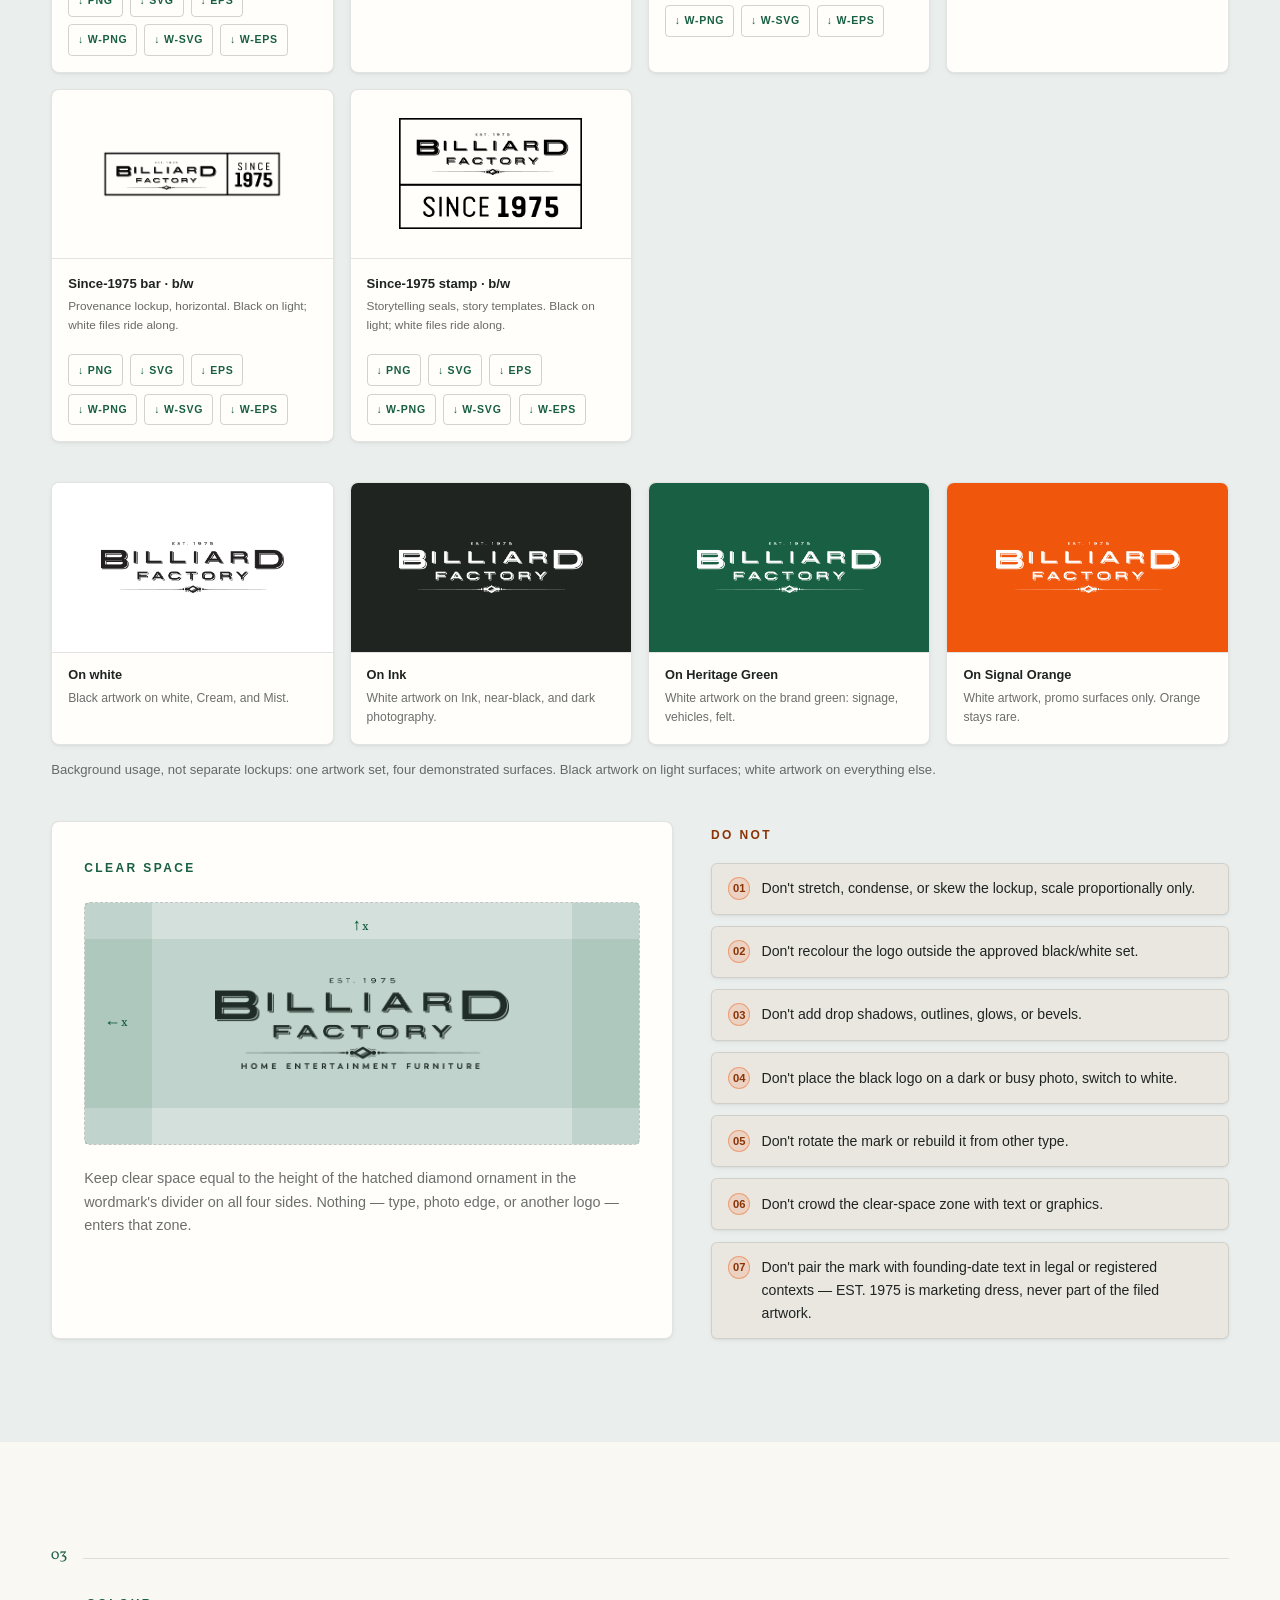
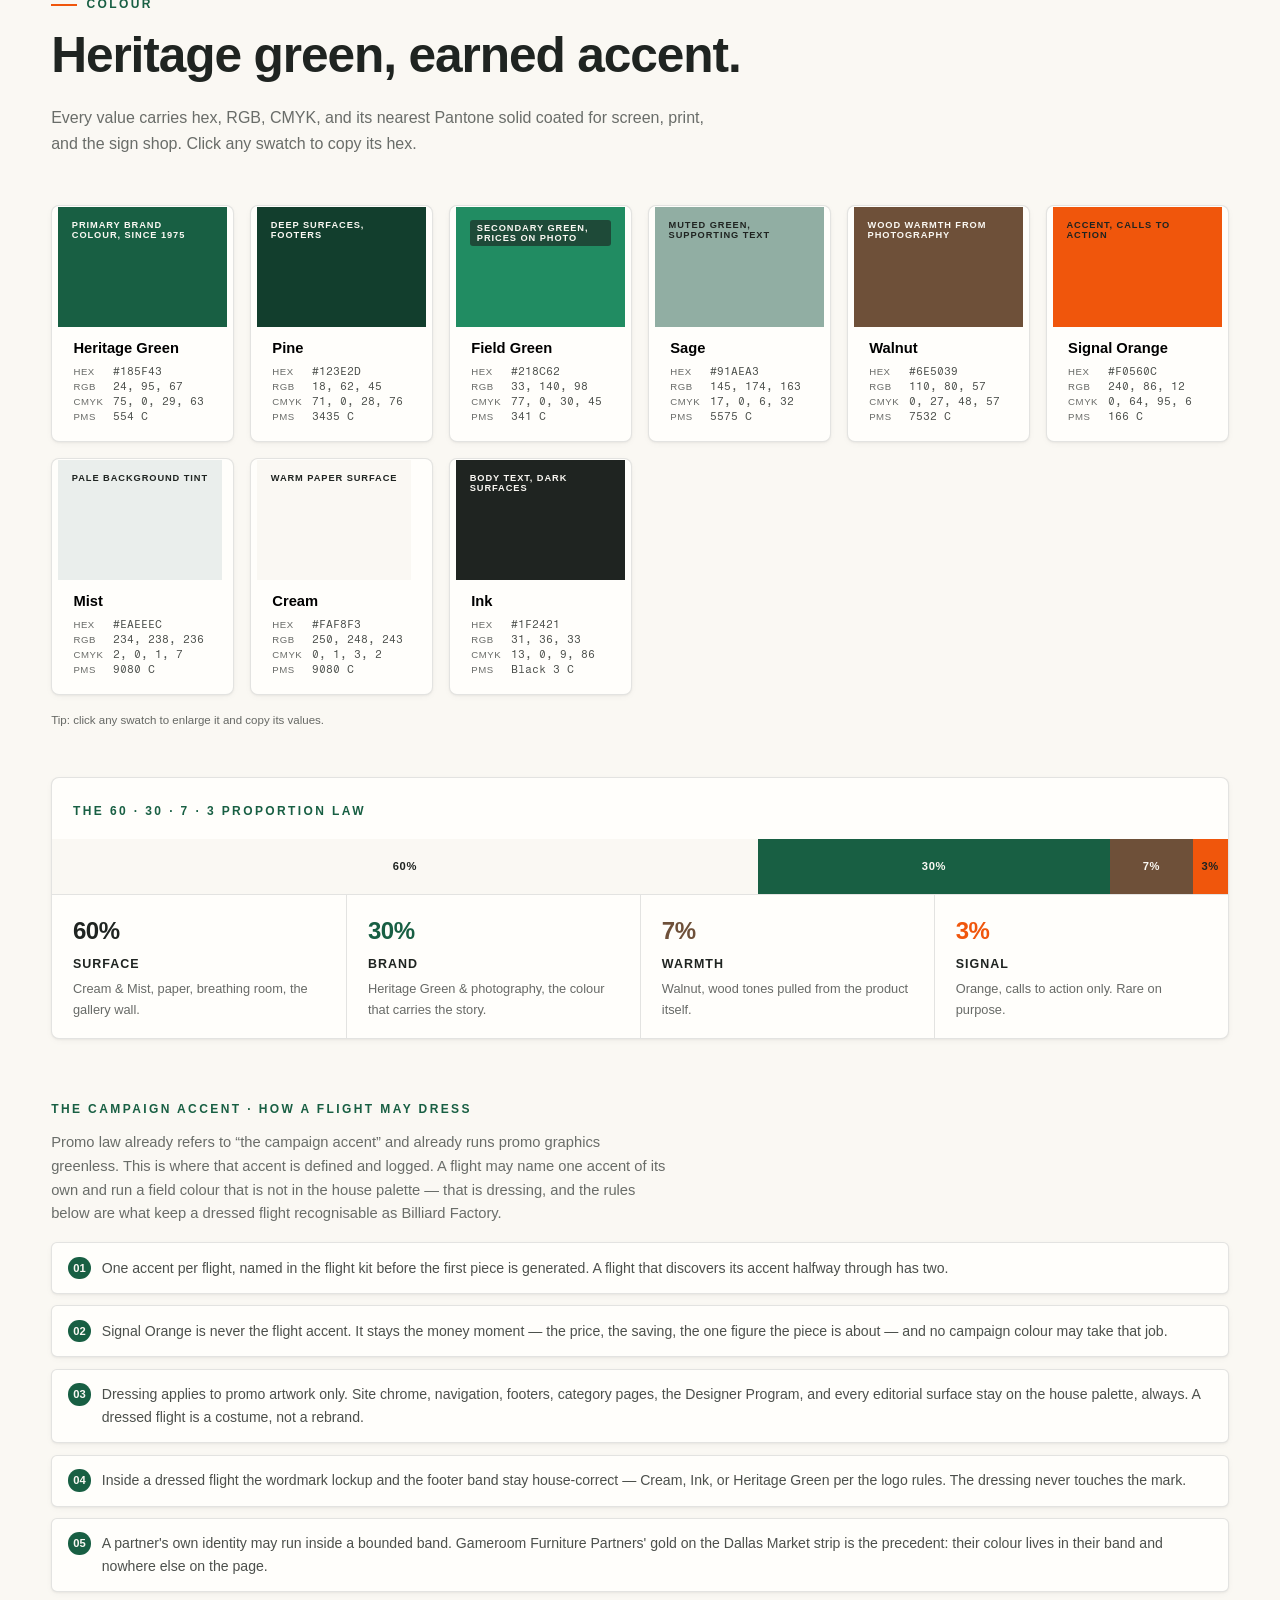
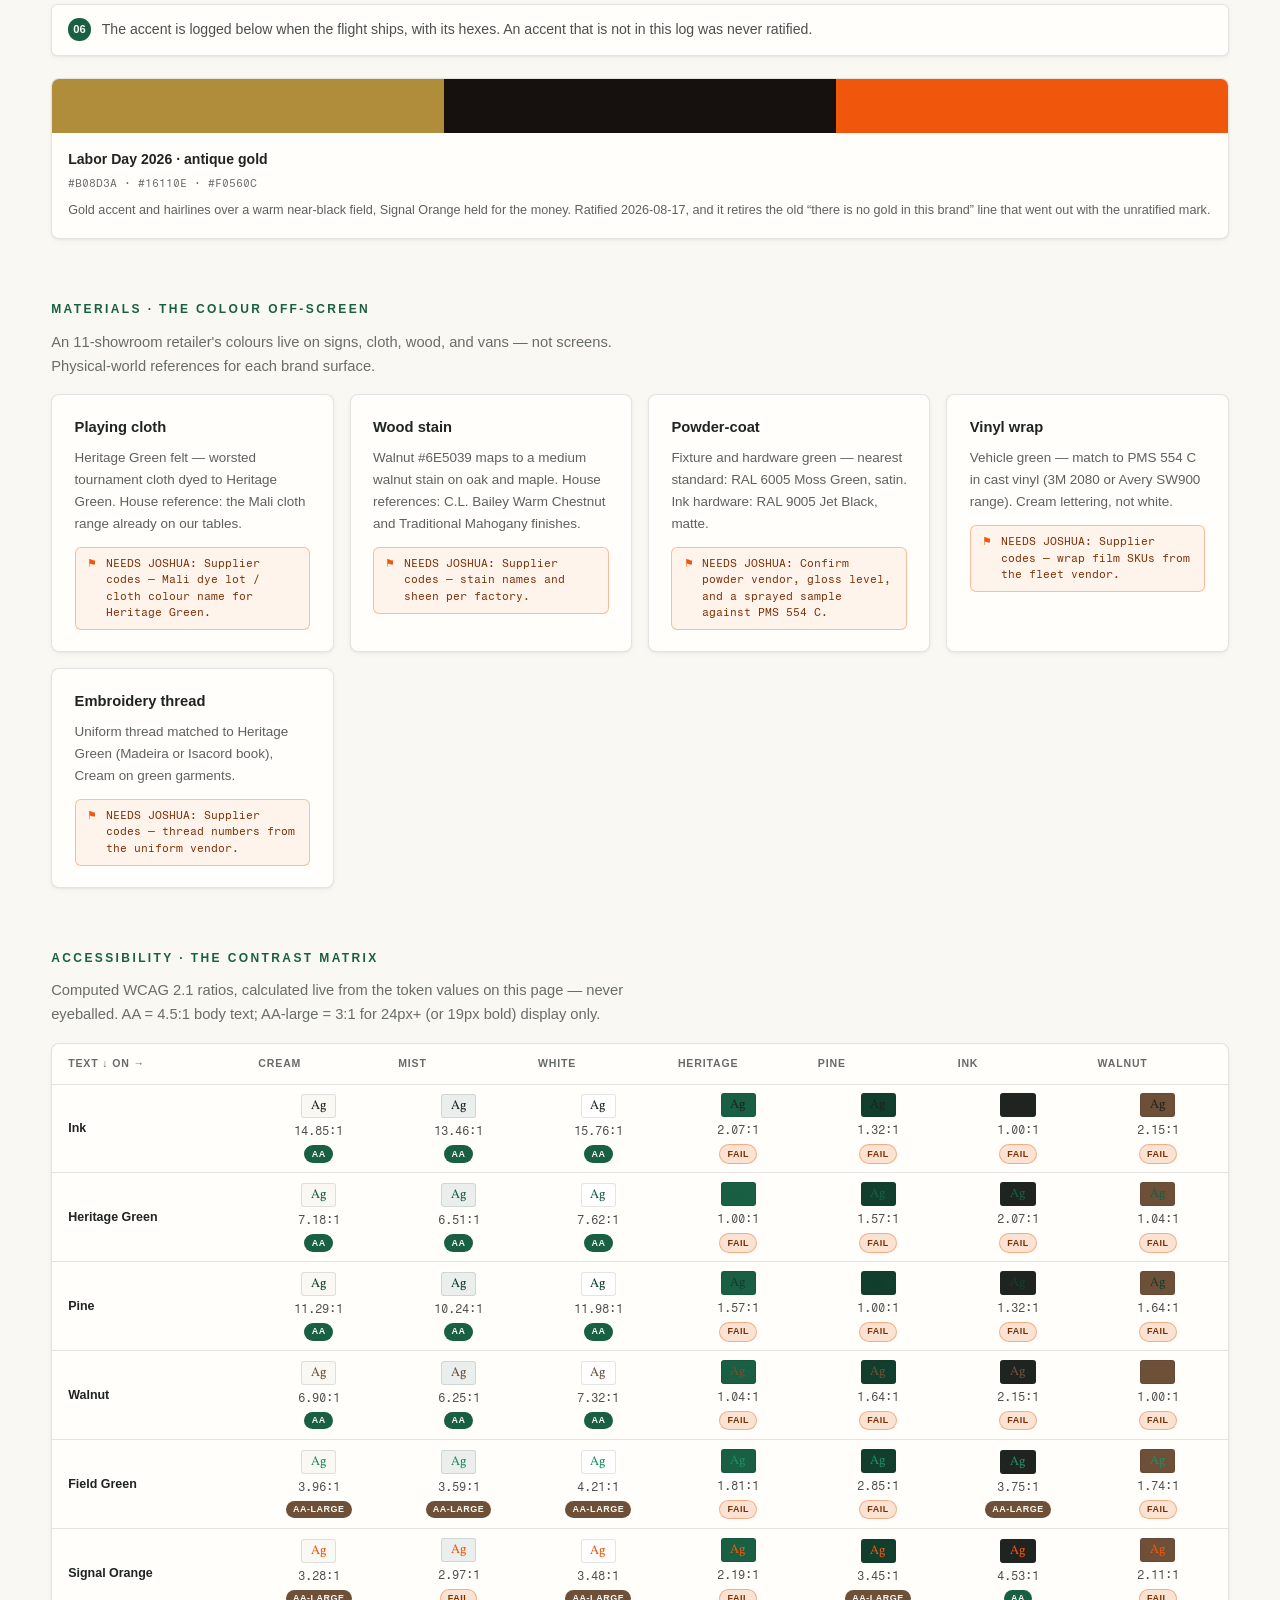
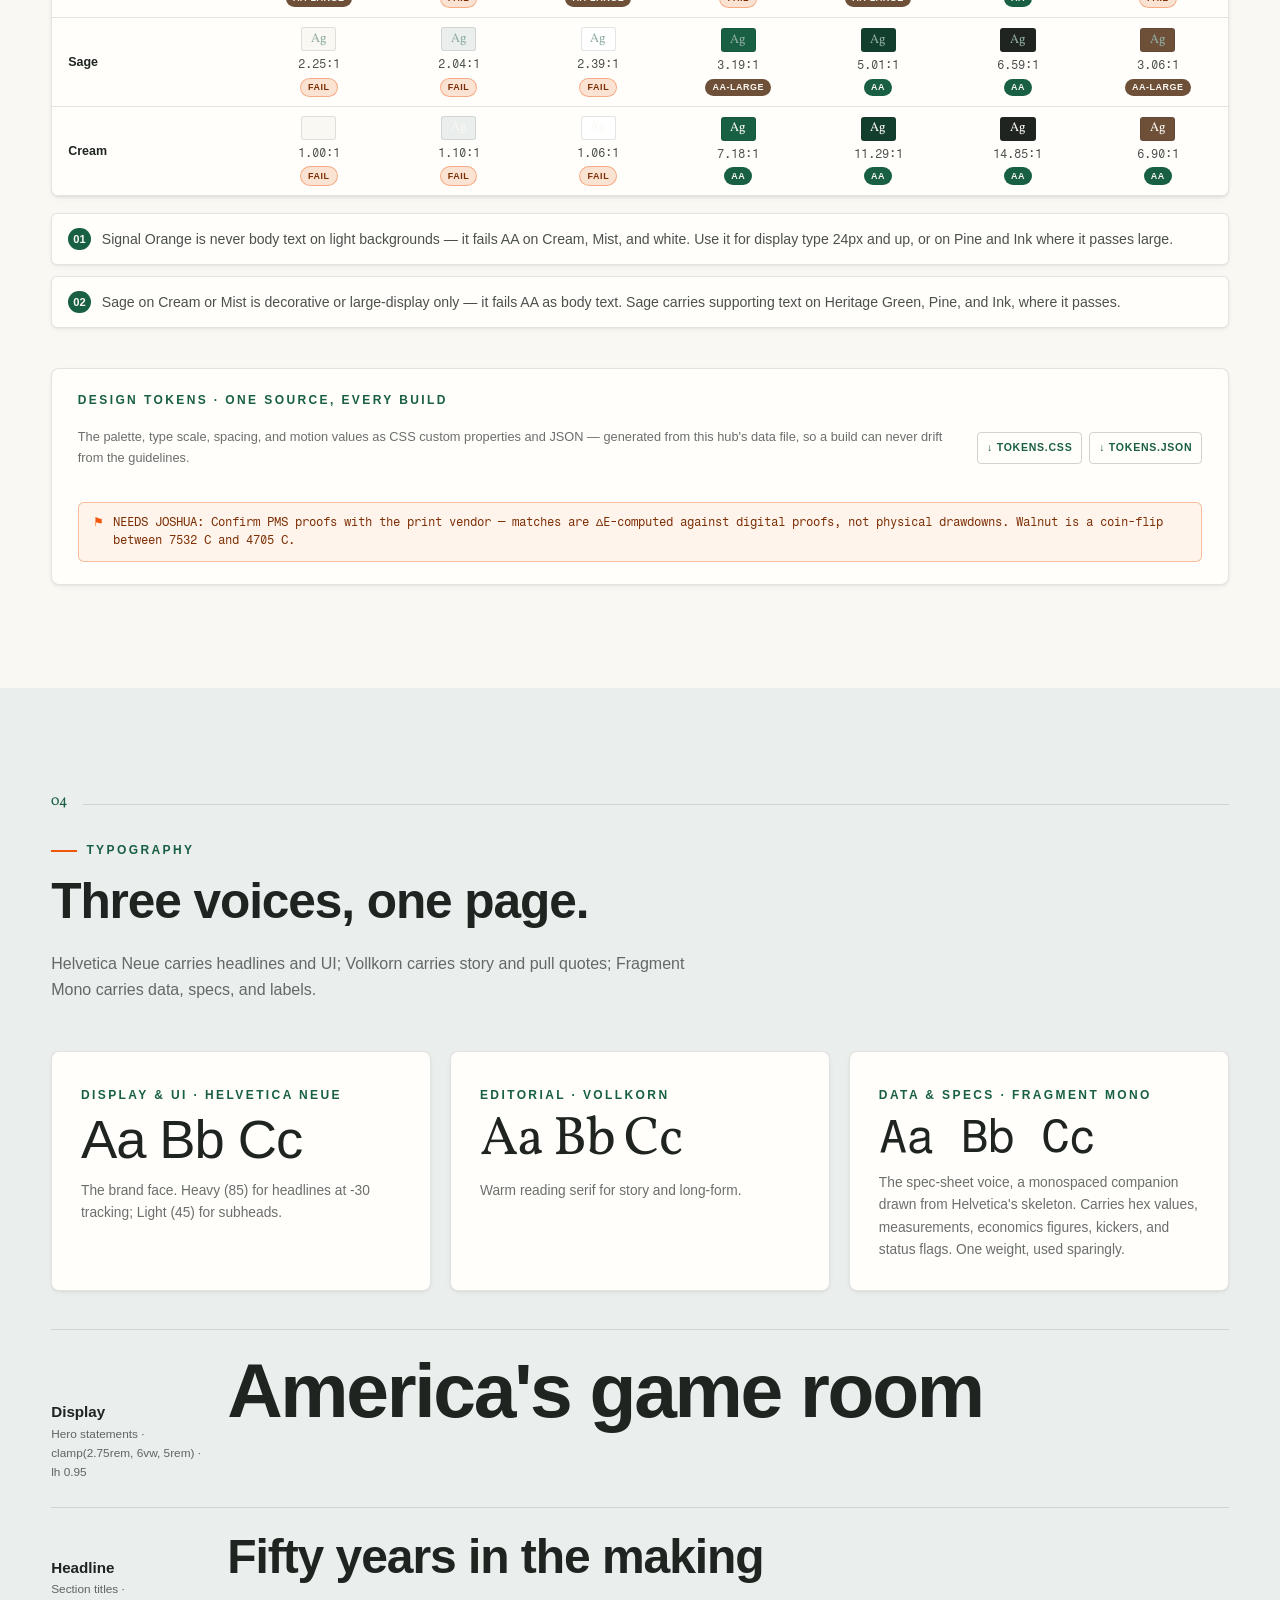
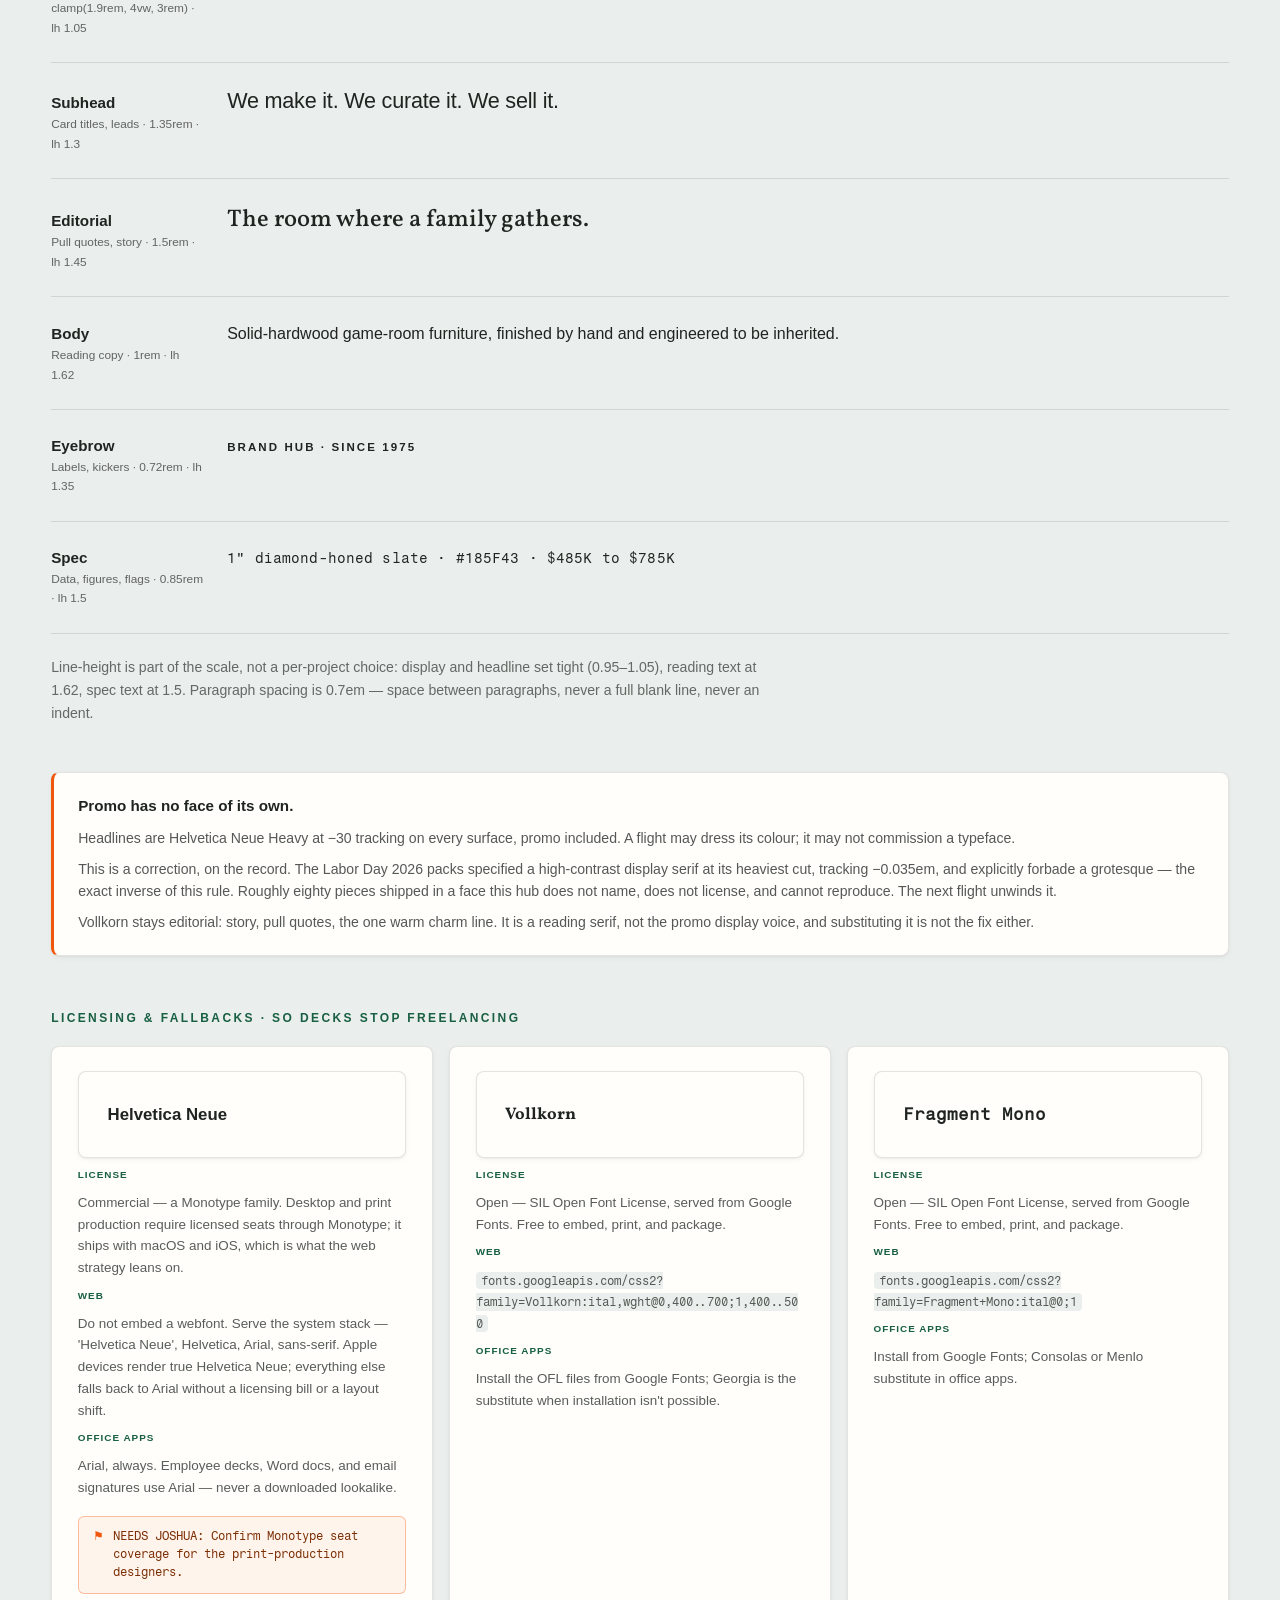
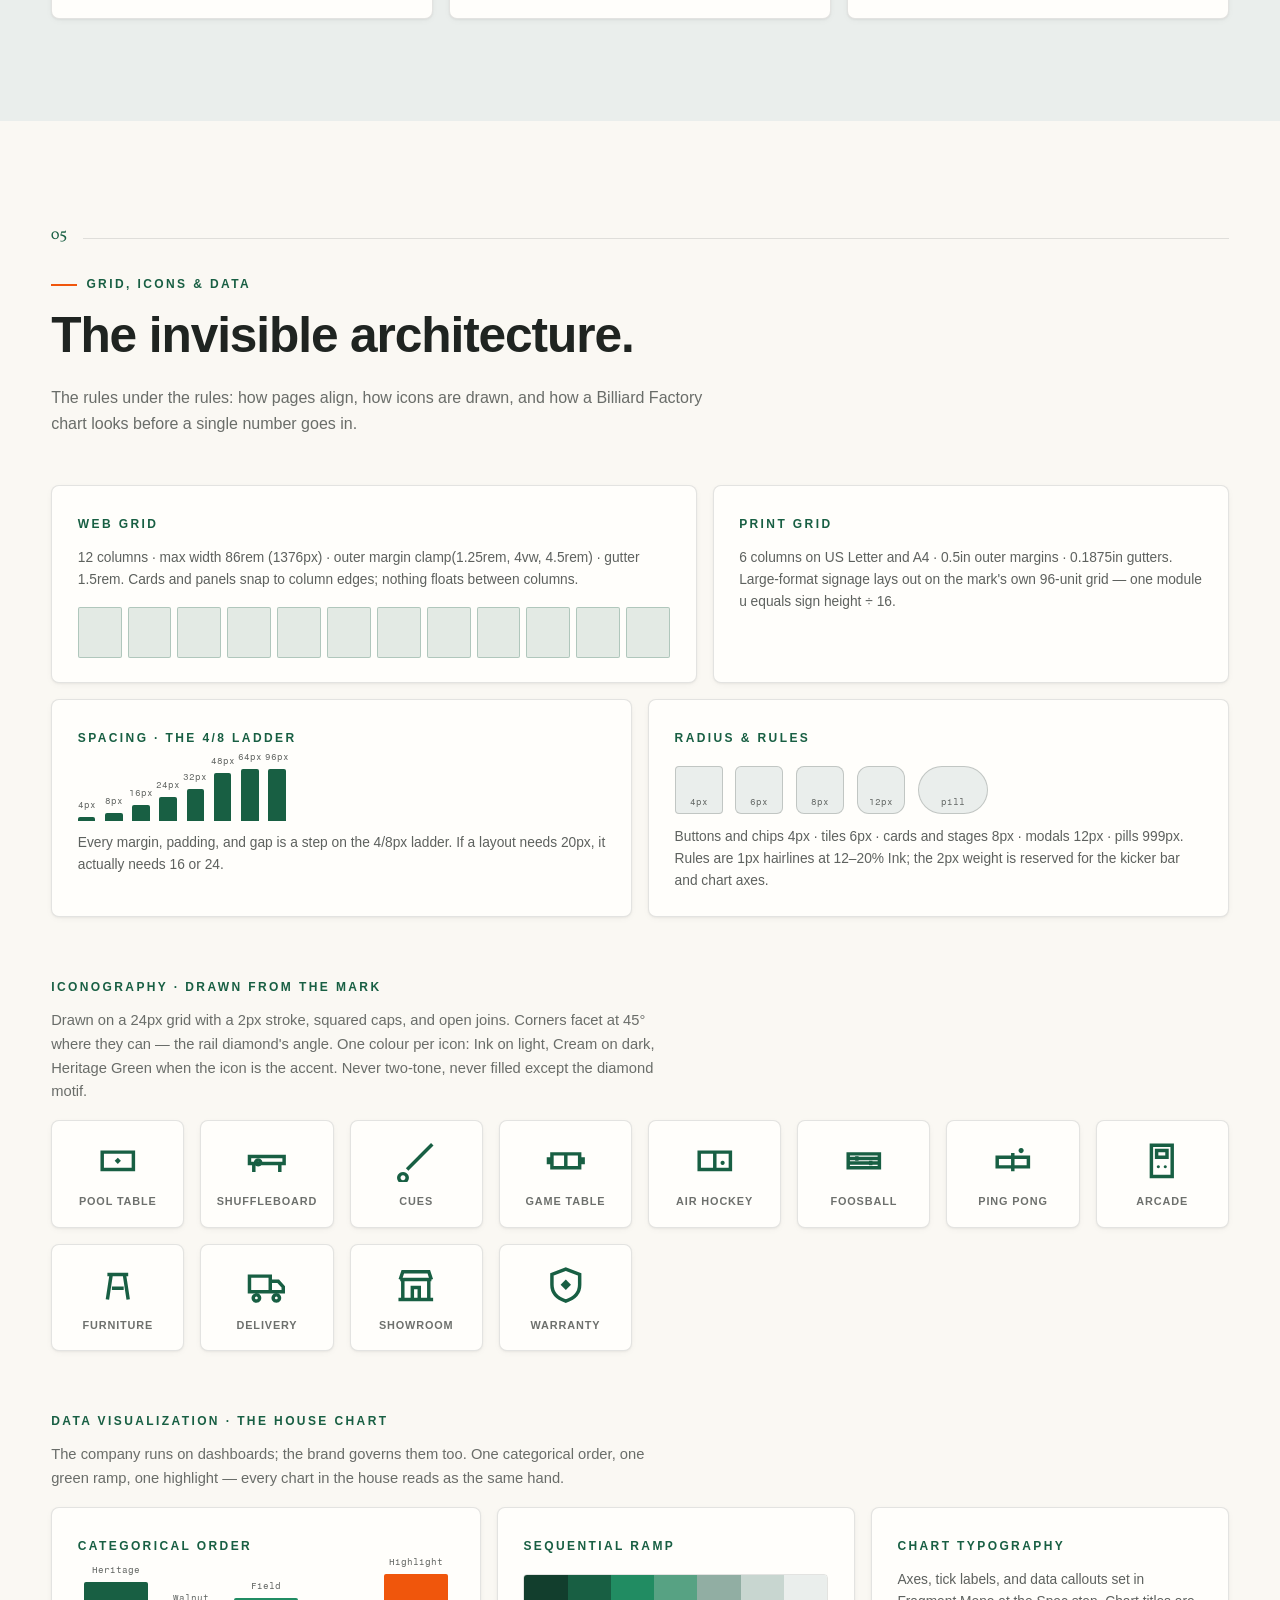
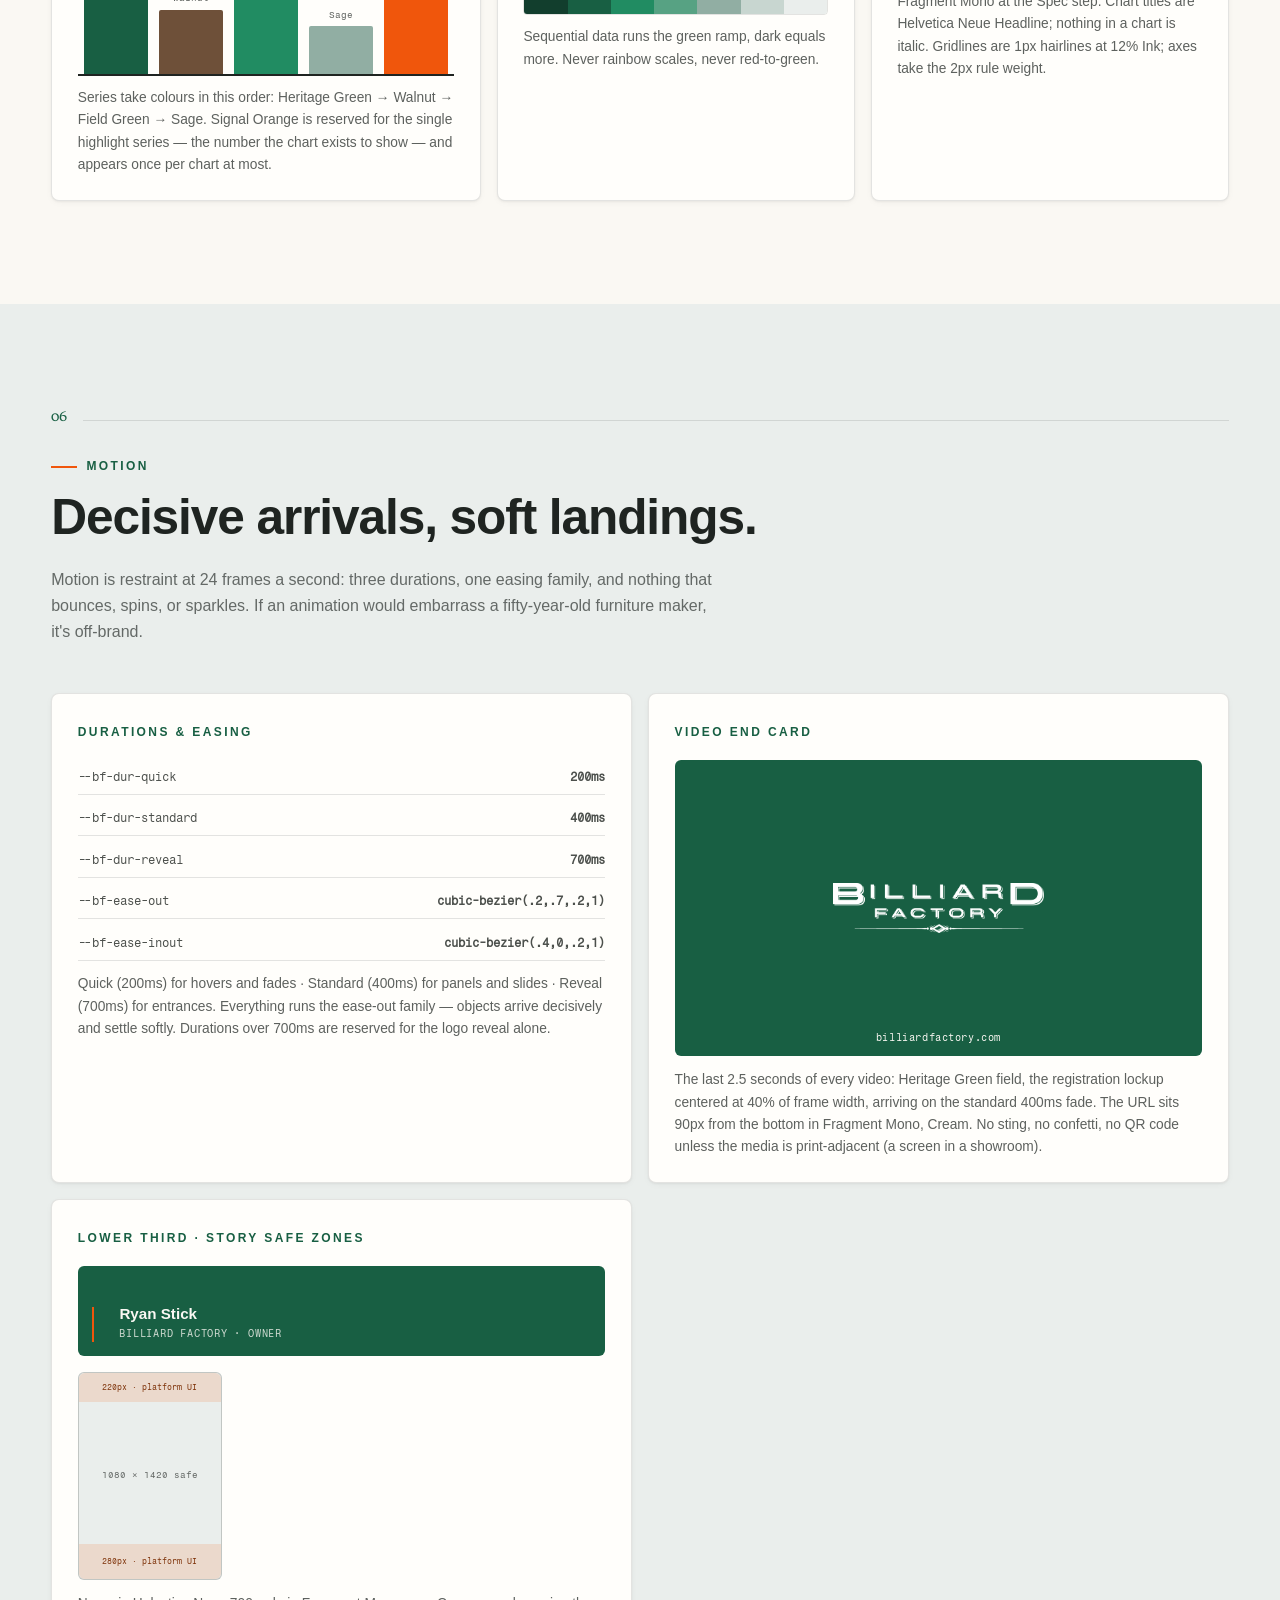
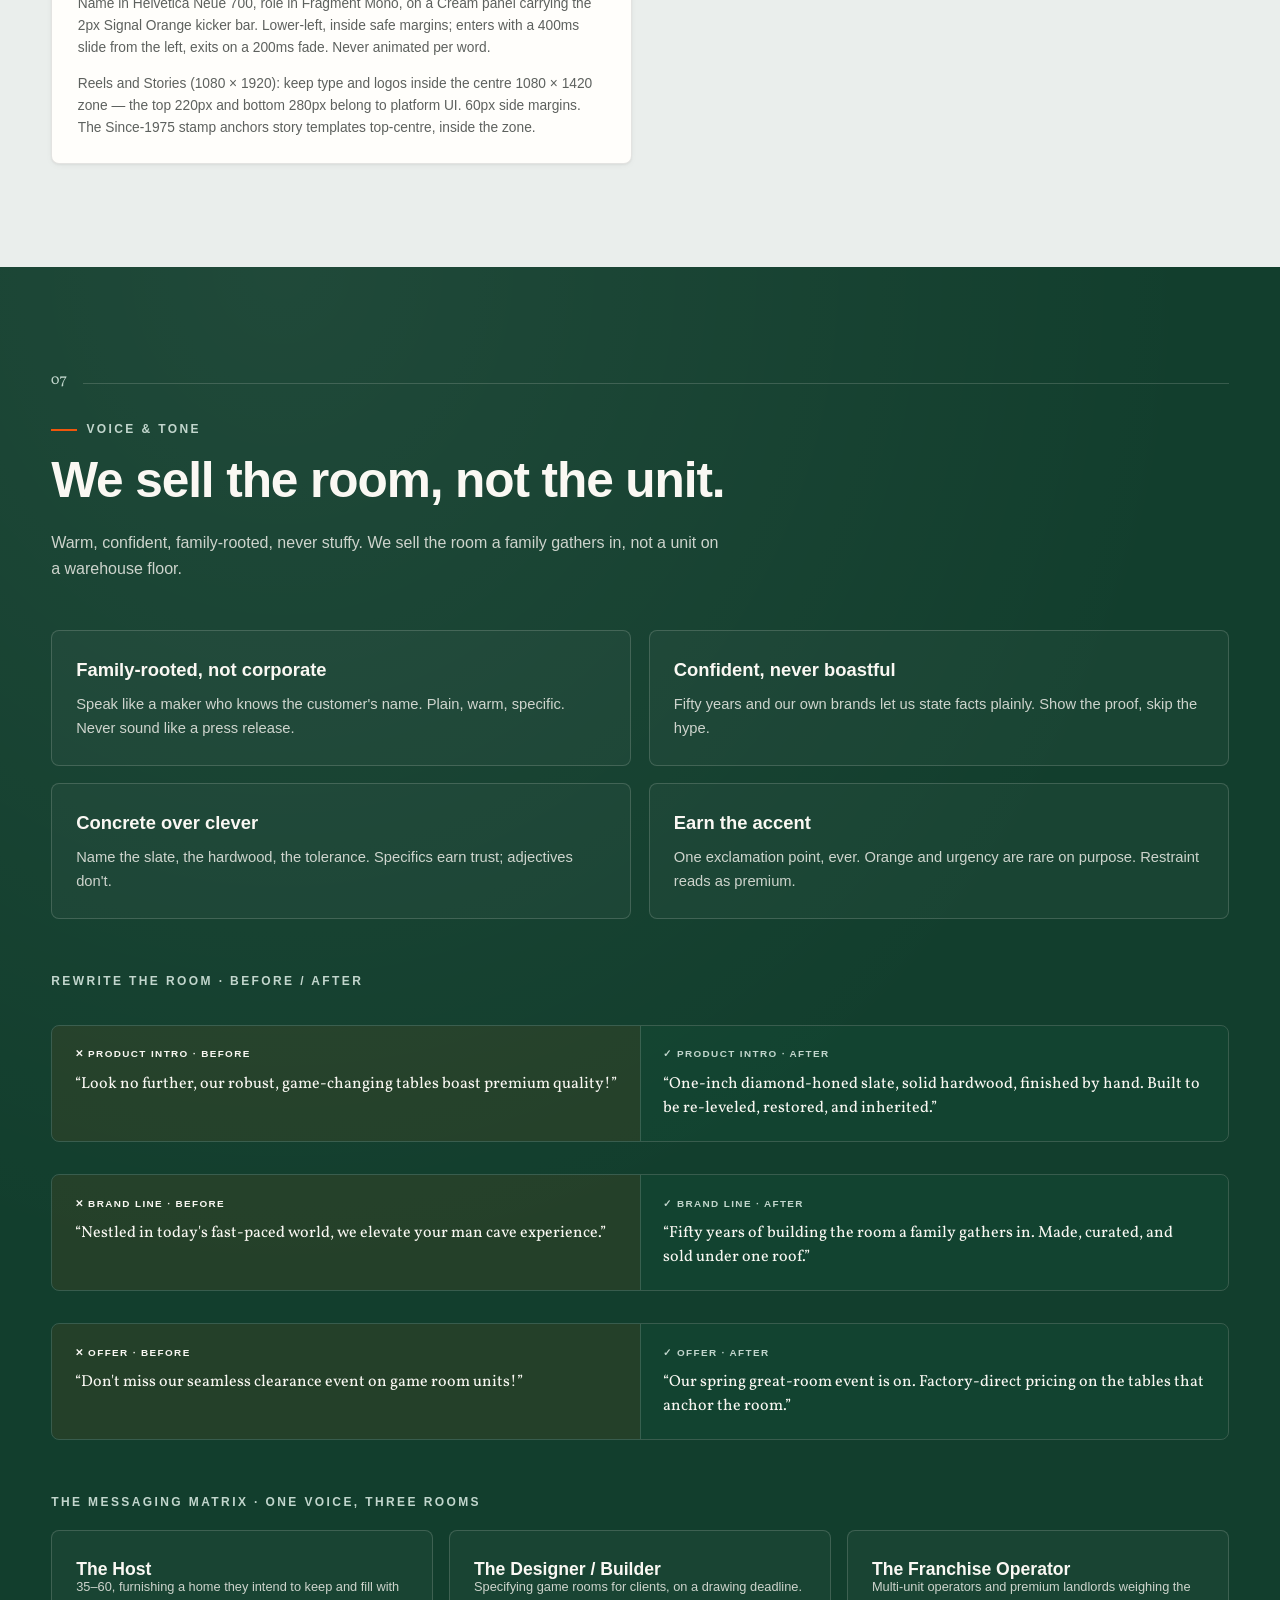
==== commit fba00d4d: "feat(hub): reconcile Labor Day with brand law — accent slot, registers, flight kits Audited the Labo" ====
--- a/site-a-creative-hub/index.html
+++ b/site-a-creative-hub/index.html
@@ -189,16 +189,6 @@
 .logo-card .dl:hover{ background:var(--forest); border-color:var(--forest); color:var(--cream); transform:translateY(-1px); }
 
 /* ---------- the mark (v5) ---------- */
-.mark-hero{ display:grid; grid-template-columns:1fr 1.15fr; gap:clamp(1.5rem,4vw,4rem); align-items:stretch; margin-bottom:3.5rem; }
-@media(max-width:880px){ .mark-hero{ grid-template-columns:1fr; } }
-.mark-stages{ display:grid; grid-template-rows:1.4fr 1fr; gap:1rem; }
-.mark-stage{ border-radius:8px; border:1px solid var(--line); display:flex; align-items:center; justify-content:center; padding:2rem; box-shadow:var(--sh-md); background:var(--paper); }
-.mark-stage.dark{ background:var(--forest); }
-.mark-stage img{ max-height:11rem; width:auto; }
-.mark-stage.dark img{ max-height:6.5rem; }
-.mark-copy .lede{ font-family:var(--serif); font-size:1.18rem; line-height:1.55; color:var(--ink); margin:.9rem 0 1rem; }
-.mark-copy p{ font-size:.95rem; color:rgba(31,36,33,.74); margin-bottom:.9rem; }
-.mark-construction{ background:var(--paper); border:1px solid var(--line); border-radius:8px; padding:1.2rem 1.4rem; margin-top:1.2rem; font-family:var(--mono); font-size:.78rem; color:rgba(31,36,33,.78); box-shadow:var(--sh-sm); }
 .needs{ display:inline-flex; align-items:flex-start; gap:.55rem; background:rgba(240,86,12,.06); border:1px solid rgba(240,86,12,.35); border-radius:6px; padding:.7rem .9rem; font-family:var(--mono); font-size:.74rem; color:#7C2F05; line-height:1.5; margin-top:1.1rem; }
 .needs::before{ content:"⚑"; color:var(--orange); }
 .dlrow{ display:flex; flex-wrap:wrap; gap:.45rem; }
@@ -350,16 +340,6 @@
 .cpn-fmt .f{ background:var(--paper); border:1px solid var(--line); border-radius:8px; padding:1.1rem 1.2rem; box-shadow:var(--sh-sm); }
 .cpn-fmt .f .nm{ font-weight:700; font-size:.86rem; margin-bottom:.3rem; }
 .cpn-fmt .f .sp{ font-family:var(--mono); font-size:.72rem; color:rgba(31,36,33,.72); }
-.cpn-sys{ display:grid; grid-template-columns:repeat(3,1fr); gap:1rem; }
-@media(max-width:1000px){ .cpn-sys{ grid-template-columns:1fr; } }
-.cpn-sys .sy{ background:var(--paper); border:1px solid var(--line); border-radius:8px; overflow:hidden; box-shadow:var(--sh-md); display:flex; flex-direction:column; }
-.cpn-sys .sy .stage{ aspect-ratio:4/5; background:var(--mint); overflow:hidden; }
-.cpn-sys .sy .stage img{ width:100%; height:100%; object-fit:cover; object-position:top; }
-.cpn-sys .sy .bd{ padding:1.3rem 1.4rem 1.5rem; }
-.cpn-sys .sy .nm{ font-weight:700; font-size:1.02rem; }
-.cpn-sys .sy .us{ font-family:var(--serif); font-style:italic; font-size:.88rem; color:var(--walnut); margin:.3rem 0 .6rem; }
-.cpn-sys .sy p{ font-size:.82rem; color:rgba(31,36,33,.72); }
-.cpn-sys .sy .ft{ font-family:var(--mono); font-size:.7rem; color:rgba(31,36,33,.72); background:var(--mint); border:1px solid var(--line); border-radius:6px; padding:.7rem .8rem; margin-top:.8rem; }
 .cpn-ship{ margin-top:3rem; background:var(--forest); color:var(--cream); border-radius:8px; padding:2rem 2.2rem; box-shadow:var(--sh-md); position:relative; overflow:hidden; }
 .cpn-ship::before{ content:""; position:absolute; inset:0; pointer-events:none; background:radial-gradient(120% 80% at 22% 0%, rgba(255,255,255,.06), transparent 60%); }
 .cpn-ship > *{ position:relative; }
@@ -368,6 +348,72 @@
 .cpn-ship ol{ margin:.4rem 0 0; padding:0; list-style:none; display:grid; gap:.55rem; counter-reset:sc; }
 .cpn-ship li{ font-size:.9rem; color:rgba(250,248,243,.85); padding-left:2rem; position:relative; counter-increment:sc; }
 .cpn-ship li::before{ content:counter(sc,decimal-leading-zero); position:absolute; left:0; top:.05em; font-family:var(--mono); font-size:.7rem; color:var(--sage-2); }
+
+/* ---------- law cards · a single ruling that has to stop a reader (v5.3) ---------- */
+.lawcard{ background:var(--paper); border:1px solid var(--line); border-left:3px solid var(--orange); border-radius:8px; padding:1.3rem 1.5rem; box-shadow:var(--sh-sm); }
+.lawcard .lc-h{ font-weight:700; font-size:.95rem; margin-bottom:.5rem; }
+.lawcard p{ font-size:.88rem; color:rgba(31,36,33,.76); }
+.lawcard p + p{ margin-top:.5rem; }
+
+/* ---------- the campaign accent log (v5.3) ---------- */
+.accents{ display:grid; grid-template-columns:repeat(auto-fit,minmax(230px,1fr)); gap:1rem; }
+.accents .ac{ background:var(--paper); border:1px solid var(--line); border-radius:8px; overflow:hidden; box-shadow:var(--sh-sm); }
+.accents .ac .chips{ display:flex; height:3.4rem; }
+.accents .ac .chips span{ flex:1; }
+.accents .ac .bd{ padding:.9rem 1rem 1.1rem; }
+.accents .ac .nm{ font-weight:700; font-size:.88rem; }
+.accents .ac .hx{ font-family:var(--mono); font-size:.68rem; color:rgba(31,36,33,.66); margin-top:.25rem; }
+.accents .ac p{ font-size:.79rem; color:rgba(31,36,33,.72); margin-top:.5rem; }
+
+/* ---------- imagery registers (v5.3) ---------- */
+.registers{ display:grid; grid-template-columns:1fr 1fr; gap:1rem; }
+@media(max-width:900px){ .registers{ grid-template-columns:1fr; } }
+.registers .rg{ background:var(--paper); border:1px solid var(--line); border-radius:8px; padding:1.3rem 1.4rem 1.5rem; box-shadow:var(--sh-sm); }
+.registers .rg .nm{ font-weight:700; font-size:1rem; }
+.registers .rg .us{ font-family:var(--serif); font-style:italic; font-size:.86rem; color:var(--walnut); margin:.3rem 0 .7rem; }
+.registers .rg p{ font-size:.83rem; color:rgba(31,36,33,.74); }
+.registers .rg .df{ font-family:var(--mono); font-size:.64rem; color:var(--forest); text-transform:uppercase; letter-spacing:.08em; margin-top:.7rem; }
+
+/* ---------- flight kits · dated recipes, not brand law (v5.3) ---------- */
+.kits{ display:grid; gap:1.4rem; }
+.kit-card{ background:var(--paper); border:1px solid var(--line); border-radius:8px; box-shadow:var(--sh-md); overflow:hidden; }
+.kit-card .kh{ display:flex; flex-wrap:wrap; align-items:baseline; gap:.6rem 1rem; padding:1.2rem 1.5rem; border-bottom:1px solid var(--line); background:var(--mint); }
+.kit-card .kh .nm{ font-weight:700; font-size:1.06rem; }
+.kit-card .kh .dt, .kit-card .kh .st{ font-family:var(--mono); font-size:.68rem; text-transform:uppercase; letter-spacing:.08em; }
+.kit-card .kh .dt{ color:rgba(31,36,33,.66); }
+.kit-card .kh .st{ color:var(--cream); background:var(--forest); border-radius:99px; padding:.25rem .6rem; }
+.kit-card .kb{ padding:1.4rem 1.5rem 1.6rem; }
+.kit-card .kb > .lbl{ font-family:var(--mono); font-size:.64rem; color:var(--forest); text-transform:uppercase; letter-spacing:.09em; display:block; margin:1.5rem 0 .7rem; }
+.kit-card .kb > .lbl:first-child{ margin-top:0; }
+.kit-card p.ki{ font-size:.88rem; color:rgba(31,36,33,.76); }
+.ktok{ display:flex; flex-wrap:wrap; gap:.6rem; }
+.ktok .tk{ display:flex; align-items:center; gap:.5rem; border:1px solid var(--line); border-radius:99px; padding:.3rem .8rem .3rem .35rem; font-family:var(--mono); font-size:.68rem; color:rgba(31,36,33,.78); }
+.ktok .tk i{ width:1.15rem; height:1.15rem; border-radius:50%; border:1px solid var(--line); display:block; }
+.kdev{ display:grid; grid-template-columns:repeat(3,1fr); gap:1rem; }
+@media(max-width:1000px){ .kdev{ grid-template-columns:1fr; } }
+.kdev .dv{ border:1px solid var(--line); border-radius:8px; overflow:hidden; background:var(--cream); display:flex; flex-direction:column; }
+.kdev .dv .stage{ aspect-ratio:4/5; background:var(--mint); overflow:hidden; }
+.kdev .dv .stage img{ width:100%; height:100%; object-fit:cover; object-position:top; }
+.kdev .dv .bd{ padding:1rem 1.1rem 1.2rem; }
+.kdev .dv .nm{ font-weight:700; font-size:.92rem; }
+.kdev .dv .us{ font-family:var(--serif); font-style:italic; font-size:.8rem; color:var(--walnut); margin:.25rem 0 .5rem; }
+.kdev .dv p{ font-size:.78rem; color:rgba(31,36,33,.72); }
+.kphase{ width:100%; border-collapse:collapse; font-size:.8rem; }
+.kphase th, .kphase td{ text-align:left; padding:.55rem .7rem; border-bottom:1px solid var(--line); }
+.kphase th{ font-family:var(--mono); font-size:.63rem; text-transform:uppercase; letter-spacing:.08em; color:var(--forest); font-weight:400; }
+.kphase td:first-child{ font-weight:700; }
+.kdrift{ display:grid; gap:.6rem; }
+.kdrift .dr{ display:grid; grid-template-columns:auto 1fr; gap:.7rem; align-items:start; background:var(--cream); border:1px solid var(--line); border-left:3px solid #8A3406; border-radius:6px; padding:.8rem 1rem; }
+.kdrift .dr .tg{ font-family:var(--mono); font-size:.6rem; text-transform:uppercase; letter-spacing:.07em; color:#8A3406; padding-top:.15rem; white-space:nowrap; }
+.kdrift .dr .tx{ font-size:.81rem; color:rgba(31,36,33,.76); }
+.kdrift .dr .tx b{ font-weight:700; }
+
+/* ---------- designer program (v5.2) ---------- */
+.dp-top{ display:grid; grid-template-columns:1.15fr .85fr; gap:1rem; }
+.dp-bottom{ display:grid; grid-template-columns:1fr 1fr; gap:1rem; }
+@media(max-width:920px){ .dp-top,.dp-bottom{ grid-template-columns:1fr; } }
+.dp-ref{ border-radius:6px; overflow:hidden; border:1px solid var(--line); margin-top:1rem; box-shadow:var(--sh-sm); max-width:20rem; }
+.dp-ref img{ width:100%; }
 
 /* ---------- legal & governance (v5) ---------- */
 .lg{ display:grid; grid-template-columns:1fr 1fr; gap:1rem; }
@@ -411,16 +457,6 @@
 .mo{ display:grid; grid-template-columns:repeat(2,1fr); gap:1rem; }
 @media(max-width:880px){ .mo{ grid-template-columns:1fr; } }
 .mo .g-card p{ margin-top:.8rem; }
-.mo-demo{ display:flex; flex-direction:column; align-items:center; justify-content:center; gap:1rem; width:100%; margin-top:1rem; background:var(--forest); border:none; border-radius:8px; padding:2.2rem 1rem 1.4rem; cursor:pointer; position:relative; }
-.mo-ring{ width:5.4rem; height:5.4rem; display:block; }
-.mo-word{ font-family:var(--sans); font-weight:700; letter-spacing:.14em; color:var(--cream); font-size:1rem; }
-.mo-hint{ font-family:var(--mono); font-size:.6rem; color:rgba(250,248,243,.8); }
-.mo-demo.play .mo-i{ animation:moInlay 200ms cubic-bezier(.2,.7,.2,1) both; }
-.mo-demo.play .mo-r{ stroke-dasharray:222; stroke-dashoffset:222; animation:moRing 400ms cubic-bezier(.2,.7,.2,1) 200ms both; }
-.mo-demo.play .mo-word{ animation:moWord 700ms cubic-bezier(.2,.7,.2,1) 450ms both; }
-@keyframes moInlay{ from{ opacity:0; transform:scale(.92); transform-origin:center; } to{ opacity:1; transform:none; } }
-@keyframes moRing{ to{ stroke-dashoffset:0; } }
-@keyframes moWord{ from{ opacity:0; transform:translateY(20px); } to{ opacity:1; transform:none; } }
 .mo-tok{ display:grid; gap:.4rem; margin-top:1rem; font-family:var(--mono); font-size:.76rem; color:rgba(31,36,33,.8); }
 .mo-tok .t{ display:flex; justify-content:space-between; gap:1rem; border-bottom:1px solid var(--line); padding:.45rem 0; }
 .mo-end{ margin-top:1rem; aspect-ratio:16/9; background:var(--forest); border-radius:6px; display:flex; flex-direction:column; align-items:center; justify-content:center; gap:.8rem; position:relative; }
@@ -569,9 +605,10 @@
       <a href="#imagery"><span class="ix">08</span>Imagery</a>
       <a href="#apps"><span class="ix">09</span>Applications</a>
       <a href="#campaigns"><span class="ix">10</span>Campaigns</a>
-      <a href="#house"><span class="ix">11</span>House</a>
-      <a href="#range"><span class="ix">12</span>Range</a>
-      <a href="#legal"><span class="ix">13</span>Legal</a>
+      <a href="#trade"><span class="ix">11</span>Trade</a>
+      <a href="#house"><span class="ix">12</span>House</a>
+      <a href="#range"><span class="ix">13</span>Range</a>
+      <a href="#legal"><span class="ix">14</span>Legal</a>
     </nav>
     <a class="btn btn-forest" href="#logo">Brand Kit</a>
     <button class="nav-toggle" aria-label="Open section menu" aria-controls="tocMobile" aria-expanded="false"><span class="bars"><span></span></span> Menu</button>
@@ -587,9 +624,10 @@
     <a href="#imagery"><span class="ix">08</span>Imagery</a>
     <a href="#apps"><span class="ix">09</span>Applications</a>
     <a href="#campaigns"><span class="ix">10</span>Campaigns</a>
-    <a href="#house"><span class="ix">11</span>House of Brands</a>
-    <a href="#range"><span class="ix">12</span>The Range</a>
-    <a href="#legal"><span class="ix">13</span>Legal &amp; Governance</a>
+    <a href="#trade"><span class="ix">11</span>The Designer Program</a>
+    <a href="#house"><span class="ix">12</span>House of Brands</a>
+    <a href="#range"><span class="ix">13</span>The Range</a>
+    <a href="#legal"><span class="ix">14</span>Legal &amp; Governance</a>
   </nav>
 </header>
 
@@ -651,23 +689,9 @@
     <div class="sec-head reveal">
       <div>
         <span class="kicker eyebrow"><span class="bar"></span> Logo</span>
-        <h2 class="sec-title">One mark, six lockups.</h2>
+        <h2 class="sec-title">One wordmark, six lockups.</h2>
       </div>
       <p class="measure muted" id="logo-minsize"></p>
-    </div>
-
-    <!-- The Mark (v5) -->
-    <div class="reveal" style="margin-bottom:1.2rem"><span class="eyebrow" style="color:var(--forest)">The Mark · <span id="mark-name"></span></span></div>
-    <div class="mark-hero reveal">
-      <div class="mark-stages" id="mark-stages"></div>
-      <div class="mark-copy">
-        <div id="mark-story"></div>
-        <div class="mark-construction" id="mark-construction"></div>
-        <p class="muted" id="mark-colors" style="font-size:.88rem;margin-top:1rem"></p>
-        <p class="muted" id="mark-tm" style="font-size:.88rem;margin-top:.6rem"></p>
-        <div class="dlrow" id="mark-dl" style="margin-top:1.1rem"></div>
-        <div class="needs" id="mark-needs"></div>
-      </div>
     </div>
 
     <!-- Registration lockup (v5) -->
@@ -676,7 +700,6 @@
     <div class="logo-wall reveal" id="logo-wall"></div>
     <div class="bgrow reveal" id="logo-bgs"></div>
     <p class="muted reveal" id="logo-bg-note" style="font-size:.82rem;margin-top:.9rem"></p>
-    <div class="favrow reveal" id="favicon-row"></div>
     <div class="logo-rules">
       <div class="clearspace reveal">
         <span class="eyebrow" style="color:var(--forest)">Clear space</span>
@@ -715,6 +738,12 @@
       <div class="legend" id="prop-legend"></div>
     </div>
 
+    <!-- Campaign accent + the dressing rule (v5.3) -->
+    <div class="reveal" style="margin:3.5rem 0 1rem"><span class="eyebrow" style="color:var(--forest)">The campaign accent · how a flight may dress</span>
+      <p class="measure muted" id="accent-intro" style="margin-top:.6rem;font-size:.92rem"></p></div>
+    <div class="reveal" id="accent-rules" style="display:grid;gap:.7rem"></div>
+    <div class="accents reveal" id="accent-log" style="margin-top:1.4rem"></div>
+
     <!-- Materials: the physical world (v5) -->
     <div class="reveal" style="margin:3.5rem 0 1rem"><span class="eyebrow" style="color:var(--forest)">Materials · the colour off-screen</span>
       <p class="measure muted" id="mats-intro" style="margin-top:.6rem;font-size:.92rem"></p></div>
@@ -762,6 +791,9 @@
     <div class="scale reveal" id="scale"></div>
     <p class="muted reveal" id="leading-rule" style="font-size:.88rem;margin-top:1.4rem;max-width:52em"></p>
 
+    <!-- Promo has no face of its own (v5.3) -->
+    <div class="reveal lawcard" id="promo-type" style="margin:3rem 0 0"></div>
+
     <!-- Licensing & fallbacks (v5) -->
     <div class="reveal" style="margin:3rem 0 1rem"><span class="eyebrow" style="color:var(--forest)">Licensing & fallbacks · so decks stop freelancing</span></div>
     <div class="lic reveal" id="lic"></div>
@@ -821,18 +853,6 @@
       <p class="measure muted" id="motion-intro"></p>
     </div>
     <div class="mo reveal">
-      <div class="g-card mo-demo-card">
-        <span class="eyebrow" style="color:var(--forest)">Logo reveal</span>
-        <button class="mo-demo" id="mo-demo" type="button" aria-label="Replay the logo reveal">
-          <span class="mo-ring"><svg viewBox="0 0 96 96" fill="none" aria-hidden="true">
-            <path class="mo-r" d="M48 9 L87 48 L48 87 L9 48 Z" stroke="#FAF8F3" stroke-width="6.5"/>
-            <path class="mo-i" d="M48 35 L61 48 L48 61 L35 48 Z" fill="#FAF8F3"/>
-          </svg></span>
-          <span class="mo-word">BILLIARD FACTORY</span>
-          <span class="mo-hint">Click to replay</span>
-        </button>
-        <p id="mo-reveal"></p>
-      </div>
       <div class="g-card"><span class="eyebrow" style="color:var(--forest)">Durations &amp; easing</span>
         <div class="mo-tok" id="mo-tok"></div><p id="mo-toknote"></p></div>
       <div class="g-card"><span class="eyebrow" style="color:var(--forest)">Video end card</span>
@@ -905,6 +925,12 @@
         <p class="neg" id="neg-prompt"></p>
       </div>
     </div>
+
+    <!-- The two lighting registers (v5.3) -->
+    <div class="reveal" style="margin:3.5rem 0 1rem"><span class="eyebrow" style="color:var(--forest)">The two registers · daylight and after dark</span>
+      <p class="measure muted" id="reg-intro" style="margin-top:.6rem;font-size:.92rem"></p></div>
+    <div class="registers reveal" id="registers"></div>
+    <div class="reveal lawcard" id="contrast-floor" style="margin-top:1.4rem"></div>
   </div>
 </section>
 
@@ -954,20 +980,61 @@
     <div class="cpn-fmt reveal" id="cpn-formats"></div>
     <p class="measure muted reveal" id="cpn-fmt-note" style="font-size:.9rem;margin-top:1rem"></p>
 
-    <div class="reveal" style="margin:3.5rem 0 1rem"><span class="eyebrow" style="color:var(--forest)">The three art systems</span></div>
-    <div class="cpn-sys reveal" id="cpn-systems"></div>
-
-    <div class="reveal" style="margin:3.5rem 0 1rem"><span class="eyebrow" style="color:var(--forest)">The ten promo laws</span></div>
+    <div class="reveal" style="margin:3.5rem 0 1rem"><span class="eyebrow" style="color:var(--forest)">The promo laws</span></div>
     <div class="reveal" id="cpn-laws" style="display:grid;gap:.7rem"></div>
 
+    <div class="reveal" style="margin:3.5rem 0 1rem"><span class="eyebrow" style="color:var(--forest)">Flight kits · the dated recipes</span>
+      <p class="measure muted" id="cpn-kits-intro" style="margin-top:.6rem;font-size:.92rem"></p></div>
+    <div class="reveal" id="cpn-kits"></div>
+
     <div class="cpn-ship reveal" id="cpn-ship"></div>
   </div>
 </section>
 
-<!-- ===== 11 · HOUSE OF BRANDS / ARCHITECTURE ===== -->
+<!-- ===== 11 · THE DESIGNER PROGRAM (v5.2) ===== -->
+<section id="trade" class="is-mint pad">
+  <div class="wrap">
+    <div class="sec-mark reveal"><span class="no" data-secno>11</span><span class="ln"></span></div>
+    <div class="sec-head reveal">
+      <div>
+        <span class="kicker eyebrow"><span class="bar"></span> The Designer Program</span>
+        <h2 class="sec-title">To the trade.</h2>
+      </div>
+      <p class="measure muted" id="dp-intro"></p>
+    </div>
+
+    <div class="dp-top reveal">
+      <div class="g-card">
+        <span class="eyebrow" style="color:var(--forest)">The pitch — support first</span>
+        <p id="dp-law" style="margin-top:.7rem"></p>
+        <ul class="lg-list" id="dp-pillars"></ul>
+        <div class="needs" id="dp-name-needs"></div>
+      </div>
+      <div class="g-card">
+        <span class="eyebrow" style="color:var(--forest)">The treatment</span>
+        <div class="dp-ref"><img id="dp-ref-img" alt="Reference trade post — TO THE TRADE eyebrow, Ink headline, footer band with the designers URL" loading="lazy"/></div>
+        <p id="dp-treatment" style="margin-top:.9rem"></p>
+      </div>
+    </div>
+
+    <div class="dp-bottom reveal" style="margin-top:3rem">
+      <div class="g-card">
+        <span class="eyebrow" style="color:var(--forest)">Vocabulary</span>
+        <ul class="lg-list" id="dp-vocab"></ul>
+      </div>
+      <div class="g-card">
+        <span class="eyebrow" style="color:var(--forest)">Touchpoints &amp; proof</span>
+        <ul class="lg-list" id="dp-touch"></ul>
+        <div class="needs" id="dp-open"></div>
+      </div>
+    </div>
+  </div>
+</section>
+
+<!-- ===== 12 · HOUSE OF BRANDS / ARCHITECTURE ===== -->
 <section id="house" class="is-mint pad">
   <div class="wrap">
-    <div class="sec-mark reveal"><span class="no">11</span><span class="ln"></span></div>
+    <div class="sec-mark reveal"><span class="no">12</span><span class="ln"></span></div>
     <div class="sec-head reveal">
       <div>
         <span class="kicker eyebrow"><span class="bar"></span> Brand Architecture</span>
@@ -996,10 +1063,10 @@
   </div>
 </section>
 
-<!-- ===== 12 · THE RANGE ===== -->
+<!-- ===== 13 · THE RANGE ===== -->
 <section id="range" class="pad">
   <div class="wrap">
-    <div class="sec-mark reveal"><span class="no">12</span><span class="ln"></span></div>
+    <div class="sec-mark reveal"><span class="no">13</span><span class="ln"></span></div>
     <div class="sec-head reveal">
       <div>
         <span class="kicker eyebrow"><span class="bar"></span> The Range</span>
@@ -1014,7 +1081,7 @@
 <!-- ===== LEGAL & GOVERNANCE (v5) ===== -->
 <section id="legal" class="pad">
   <div class="wrap">
-    <div class="sec-mark reveal"><span class="no" data-secno>13</span><span class="ln"></span></div>
+    <div class="sec-mark reveal"><span class="no" data-secno>14</span><span class="ln"></span></div>
     <div class="sec-head reveal">
       <div>
         <span class="kicker eyebrow"><span class="bar"></span> Legal &amp; Governance</span>
@@ -1070,7 +1137,7 @@
     </div>
     <div class="col">
       <p class="eyebrow" style="color:var(--sage-2);margin-bottom:.8rem">Guidelines</p>
-      <p><a href="#brand">The Brand</a> · <a href="#logo">Logo</a> · <a href="#colour">Colour</a> · <a href="#type">Type</a> · <a href="#grid">Grid &amp; Data</a> · <a href="#motion">Motion</a> · <a href="#voice">Voice</a> · <a href="#imagery">Imagery</a> · <a href="#apps">Applications</a> · <a href="#campaigns">Campaigns</a> · <a href="#house">House of Brands</a> · <a href="#range">The Range</a> · <a href="#legal">Legal</a></p>
+      <p><a href="#brand">The Brand</a> · <a href="#logo">Logo</a> · <a href="#colour">Colour</a> · <a href="#type">Type</a> · <a href="#grid">Grid &amp; Data</a> · <a href="#motion">Motion</a> · <a href="#voice">Voice</a> · <a href="#imagery">Imagery</a> · <a href="#apps">Applications</a> · <a href="#campaigns">Campaigns</a> · <a href="#trade">Designer Program</a> · <a href="#house">House of Brands</a> · <a href="#range">The Range</a> · <a href="#legal">Legal</a></p>
     </div>
     <div class="col">
       <p class="eyebrow" style="color:var(--sage-2);margin-bottom:.8rem">Colophon</p>
@@ -1125,23 +1192,8 @@
   const L=D.logo||{};
   txt('logo-minsize', L.minSize||'');
   txt('logo-clearspace', L.clearSpace||'');
-  // the mark (v5)
   const dlLinks=(o,id,extra)=>['png','svg','eps'].filter(k=>o[k]).map(k=>
     `<a href="${esc(o[k])}" download="${esc(id)}.${k}" aria-label="Download ${esc(id)} ${k.toUpperCase()}">↓ ${k.toUpperCase()}${extra||''}</a>`).join('');
-  const M=L.mark;
-  if(M){
-    txt('mark-name', M.name);
-    set('mark-stages', `
-      <div class="mark-stage"><img src="${esc(M.files[0].png)}" alt="${esc(M.name)} in Heritage Green" loading="lazy"/></div>
-      <div class="mark-stage dark felt"><img src="${esc(M.files[2].png)}" alt="${esc(M.name)} reversed in Cream on Heritage Green" loading="lazy"/></div>`);
-    set('mark-story', (M.story||[]).map((p,i)=>`<p class="${i?'':'lede'}">${esc(p)}</p>`).join(''));
-    txt('mark-construction', M.construction||'');
-    txt('mark-colors', M.colors||'');
-    txt('mark-tm', M.trademarkNote||'');
-    set('mark-dl', (M.files||[]).map(f=>['svg','eps','png'].map(k=>
-      `<a href="${esc(f[k])}" download aria-label="Download mark ${esc(f.label)} ${k.toUpperCase()}">↓ ${esc(f.label.split(' ')[0])} ${k.toUpperCase()}</a>`).join('')).join(''));
-    txt('mark-needs', 'NEEDS JOSHUA: '+(M.needsJoshua||''));
-  }
   // registration lockup (v5)
   const R=L.registration;
   if(R){
@@ -1177,16 +1229,6 @@
         <div class="meta"><div class="nm">${esc(b.name)}</div>${esc(b.rule)}</div>
       </div>`).join(''));
     txt('logo-bg-note', L.backgrounds.note||'');
-  }
-  // favicon + og row (v5)
-  if(L.favicons){
-    set('favicon-row',
-      `<span class="eyebrow" style="color:var(--forest);flex-basis:100%">Favicons & share image</span>`+
-      `<img src="../assets/favicon-32.png" width="32" height="32" alt="favicon 32"/>`+
-      `<img src="../assets/favicon-192.png" width="48" height="48" alt="favicon 192"/>`+
-      `<img src="../assets/apple-touch-icon.png" width="48" height="48" alt="apple touch icon"/>`+
-      `<span class="muted" style="font-size:.8rem;flex:1;min-width:14rem">${esc(L.favicons.note||'')} ${esc((L.og&&L.og.spec)||'')}</span>`+
-      `<span class="dlrow">${(L.favicons.files||[]).map(f=>`<a href="${esc(f.file)}" download>↓ ${esc(f.label)}</a>`).join('')}${L.og?`<a href="${esc(L.og.file)}" download>↓ OG template 1200×630</a>`:''}</span>`);
   }
   set('logo-misuse', (L.misuse||[]).map((m,i)=>`
     <div class="m"><span class="no">${String(i+1).padStart(2,'0')}</span><span>${esc(m)}</span></div>`).join(''));
@@ -1274,6 +1316,17 @@
     set('cmx', head+body);
     set('cmx-rules', (X.rules||[]).map((r,i)=>`<div class="cmx-rule"><span class="no">${String(i+1).padStart(2,'0')}</span><span>${esc(r)}</span></div>`).join(''));
   }
+  // the campaign accent + the dressing rule (v5.3)
+  const AC=D.tokens.campaignAccent;
+  if(AC){
+    txt('accent-intro', AC.intro||'');
+    set('accent-rules', (AC.rules||[]).map((r,i)=>`<div class="cmx-rule"><span class="no">${String(i+1).padStart(2,'0')}</span><span>${esc(r)}</span></div>`).join(''));
+    set('accent-log', (AC.ratified||[]).map(a=>`
+      <div class="ac">
+        <div class="chips">${(a.swatches||[]).map(s=>`<span style="background:${esc(s)}"></span>`).join('')}</div>
+        <div class="bd"><div class="nm">${esc(a.flight)}</div><div class="hx">${esc((a.swatches||[]).join(' · '))}</div><p>${esc(a.note||'')}</p></div>
+      </div>`).join(''));
+  }
   if(D.tokens.downloads){
     set('tokens-row',
       `<span class="eyebrow" style="color:var(--forest);flex-basis:100%">Design tokens · one source, every build</span>`+
@@ -1306,6 +1359,8 @@
           <dt>Office apps</dt><dd>${esc(l.office)}</dd>
         </dl>
         ${l.needsJoshua?`<div class="needs">NEEDS JOSHUA: ${esc(l.needsJoshua)}</div>`:''}</div>`).join(''));
+    if(TY.promoRule) set('promo-type',
+      `<div class="lc-h">${esc(TY.promoRule.title)}</div>`+(TY.promoRule.body||[]).map(p=>`<p>${esc(p)}</p>`).join(''));
   }
 
   // ---- GRID, ICONS & DATA (v5) ----
@@ -1342,17 +1397,11 @@
   const MO=D.motion;
   if(MO){
     txt('motion-intro', MO.intro||'');
-    txt('mo-reveal', MO.logoReveal||''); txt('mo-toknote', MO.tokensNote||'');
+    txt('mo-toknote', MO.tokensNote||'');
     txt('mo-end-note', MO.endCard||''); txt('mo-lt-note', MO.lowerThird||''); txt('mo-safe-note', MO.storySafe||'');
     const mt=D.tokens.motion||{};
     set('mo-tok', Object.entries(mt.durations||{}).map(([k,v])=>`<span class="t"><span>--bf-dur-${esc(k)}</span><b>${esc(v)}</b></span>`).join('')+
                   Object.entries(mt.easings||{}).map(([k,v])=>`<span class="t"><span>--bf-ease-${esc(k)}</span><b>${esc(v)}</b></span>`).join(''));
-    const demo=document.getElementById('mo-demo');
-    if(demo){
-      const play=()=>{ demo.classList.remove('play'); void demo.offsetWidth; demo.classList.add('play'); };
-      demo.addEventListener('click',play);
-      new IntersectionObserver((es,o)=>{ if(es[0].isIntersecting){ play(); o.disconnect(); } },{threshold:.5}).observe(demo);
-    }
   }
 
   // ---- 05 · VOICE ----
@@ -1382,6 +1431,16 @@
   set('img-do', (I.do||[]).map(x=>`<li>${esc(x)}</li>`).join(''));
   set('img-dont', (I.dont||[]).map(x=>`<li>${esc(x)}</li>`).join(''));
   txt('neg-prompt', I.negativePrompt||'');
+  // the two lighting registers (v5.3)
+  if(I.registers){
+    txt('reg-intro', I.registers.intro||'');
+    set('registers', (I.registers.list||[]).map(r=>`
+      <div class="rg"><div class="nm">${esc(r.name)}</div><div class="us">${esc(r.use)}</div><p>${esc(r.spec)}</p>
+        <div class="df">${esc(r.status)}</div></div>`).join(''));
+    if(I.registers.contrastFloor) set('contrast-floor',
+      `<div class="lc-h">${esc(I.registers.contrastFloor.title)}</div>`+
+      (I.registers.contrastFloor.body||[]).map(p=>`<p>${esc(p)}</p>`).join(''));
+  }
 
   // ---- APPLICATIONS (v5) ----
   const AP=D.applications;
@@ -1453,13 +1512,45 @@
     }).join(''));
     set('cpn-formats', (CP.formats||[]).map(f=>`<div class="f"><div class="nm">${esc(f.name)}</div><div class="sp">${esc(f.spec)}</div></div>`).join(''));
     txt('cpn-fmt-note', CP.formatsNote||'');
-    set('cpn-systems', (CP.systems||[]).map(y=>`
-      <div class="sy"><div class="stage"><img src="${esc(y.img)}" alt="${esc(y.name)} reference piece" loading="lazy" onerror="this.parentNode.style.display='none'"/></div>
-        <div class="bd"><div class="nm">${esc(y.name)}</div><div class="us">${esc(y.use)}</div><p>${esc(y.spec)}</p>
-        ${y.footer?`<div class="ft">${esc(y.footer)}</div>`:''}</div></div>`).join(''));
     set('cpn-laws', (CP.laws||[]).map((r,i)=>`<div class="cmx-rule"><span class="no">${String(i+1).padStart(2,'0')}</span><span>${esc(r)}</span></div>`).join(''));
+
+    // flight kits — dated recipes, expire without touching brand law (v5.3)
+    txt('cpn-kits-intro', CP.flightKitsIntro||'');
+    set('cpn-kits', `<div class="kits">${(CP.flightKits||[]).map(k=>`
+      <div class="kit-card">
+        <div class="kh"><span class="nm">${esc(k.name)}</span><span class="dt">${esc(k.dates||'')}</span><span class="st">${esc(k.status||'')}</span></div>
+        <div class="kb">
+          ${k.brief?`<p class="ki">${esc(k.brief)}</p>`:''}
+          ${(k.tokens||[]).length?`<span class="lbl">The kit's colour</span><div class="ktok">${k.tokens.map(t=>
+            `<span class="tk"><i style="background:${esc(t.value)}"></i>${esc(t.role)} · ${esc(t.value)}</span>`).join('')}</div>`:''}
+          ${(k.devices||[]).length?`<span class="lbl">Its devices</span><div class="kdev">${k.devices.map(y=>`
+            <div class="dv">${y.img?`<div class="stage"><img src="${esc(y.img)}" alt="${esc(y.name)} reference piece" loading="lazy" onerror="this.parentNode.style.display='none'"/></div>`:''}
+              <div class="bd"><div class="nm">${esc(y.name)}</div><div class="us">${esc(y.use)}</div><p>${esc(y.spec)}</p></div>
+            </div>`).join('')}</div>`:''}
+          ${(k.phases||[]).length?`<span class="lbl">Geometry by phase</span><div style="overflow-x:auto"><table class="kphase">
+            <thead><tr><th>Phase</th><th>Geometry</th><th>Register</th></tr></thead>
+            <tbody>${k.phases.map(p=>`<tr><td>${esc(p.phase)}</td><td>${esc(p.geometry)}</td><td>${esc(p.register)}</td></tr>`).join('')}</tbody>
+          </table></div>`:''}
+          ${(k.drift||[]).length?`<span class="lbl">Drift log · what this flight did that brand law does not sanction</span><div class="kdrift">${k.drift.map(x=>
+            `<div class="dr"><span class="tg">${esc(x.verdict)}</span><span class="tx"><b>${esc(x.what)}</b> ${esc(x.note)}</span></div>`).join('')}</div>`:''}
+        </div>
+      </div>`).join('')}</div>`);
+
     const SH=CP.shipping;
     if(SH) set('cpn-ship', `<div class="h">Filing &amp; shipping</div><p>${esc(SH.path||'')}</p><p>${esc(SH.record||'')}</p><ol>${(SH.checklist||[]).map(c=>`<li>${esc(c)}</li>`).join('')}</ol>`);
+  }
+
+  // ---- 11 · THE DESIGNER PROGRAM (v5.2) ----
+  const DP=D.designerProgram;
+  if(DP){
+    txt('dp-intro', DP.intro||'');
+    txt('dp-law', (DP.pitch&&DP.pitch.law)||'');
+    set('dp-pillars', ((DP.pitch&&DP.pitch.pillars)||[]).map(x=>`<li>${esc(x)}</li>`).join(''));
+    txt('dp-name-needs', 'NEEDS JOSHUA: '+(DP.nameNeedsJoshua||''));
+    set('dp-vocab', (DP.vocabulary||[]).map(x=>`<li>${esc(x)}</li>`).join(''));
+    if(DP.treatment){ txt('dp-treatment', DP.treatment.spec||''); const ri=document.getElementById('dp-ref-img'); if(ri) ri.src=DP.treatment.img; }
+    set('dp-touch', (DP.touchpoints||[]).map(x=>`<li>${esc(x)}</li>`).join(''));
+    set('dp-open', (DP.openQuestions||[]).map(q=>`NEEDS JOSHUA: ${esc(q)}`).join('<br>'));
   }
 
   // ---- LEGAL & GOVERNANCE (v5) ----
@@ -1509,7 +1600,7 @@
 
   // ---- scroll-spy + back-to-top (one throttled passive listener) ----
   const links=document.querySelectorAll('.toc a, .toc-mobile a');
-  const spyIds=['brand','logo','colour','type','grid','motion','voice','imagery','apps','campaigns','house','range','legal'];
+  const spyIds=['brand','logo','colour','type','grid','motion','voice','imagery','apps','campaigns','trade','house','range','legal'];
   const top=document.getElementById('toTop');
   if(top) top.addEventListener('click',()=>window.scrollTo({top:0,behavior:'smooth'}));
   const spyEls=spyIds.map(id=>document.getElementById(id)).filter(Boolean);
